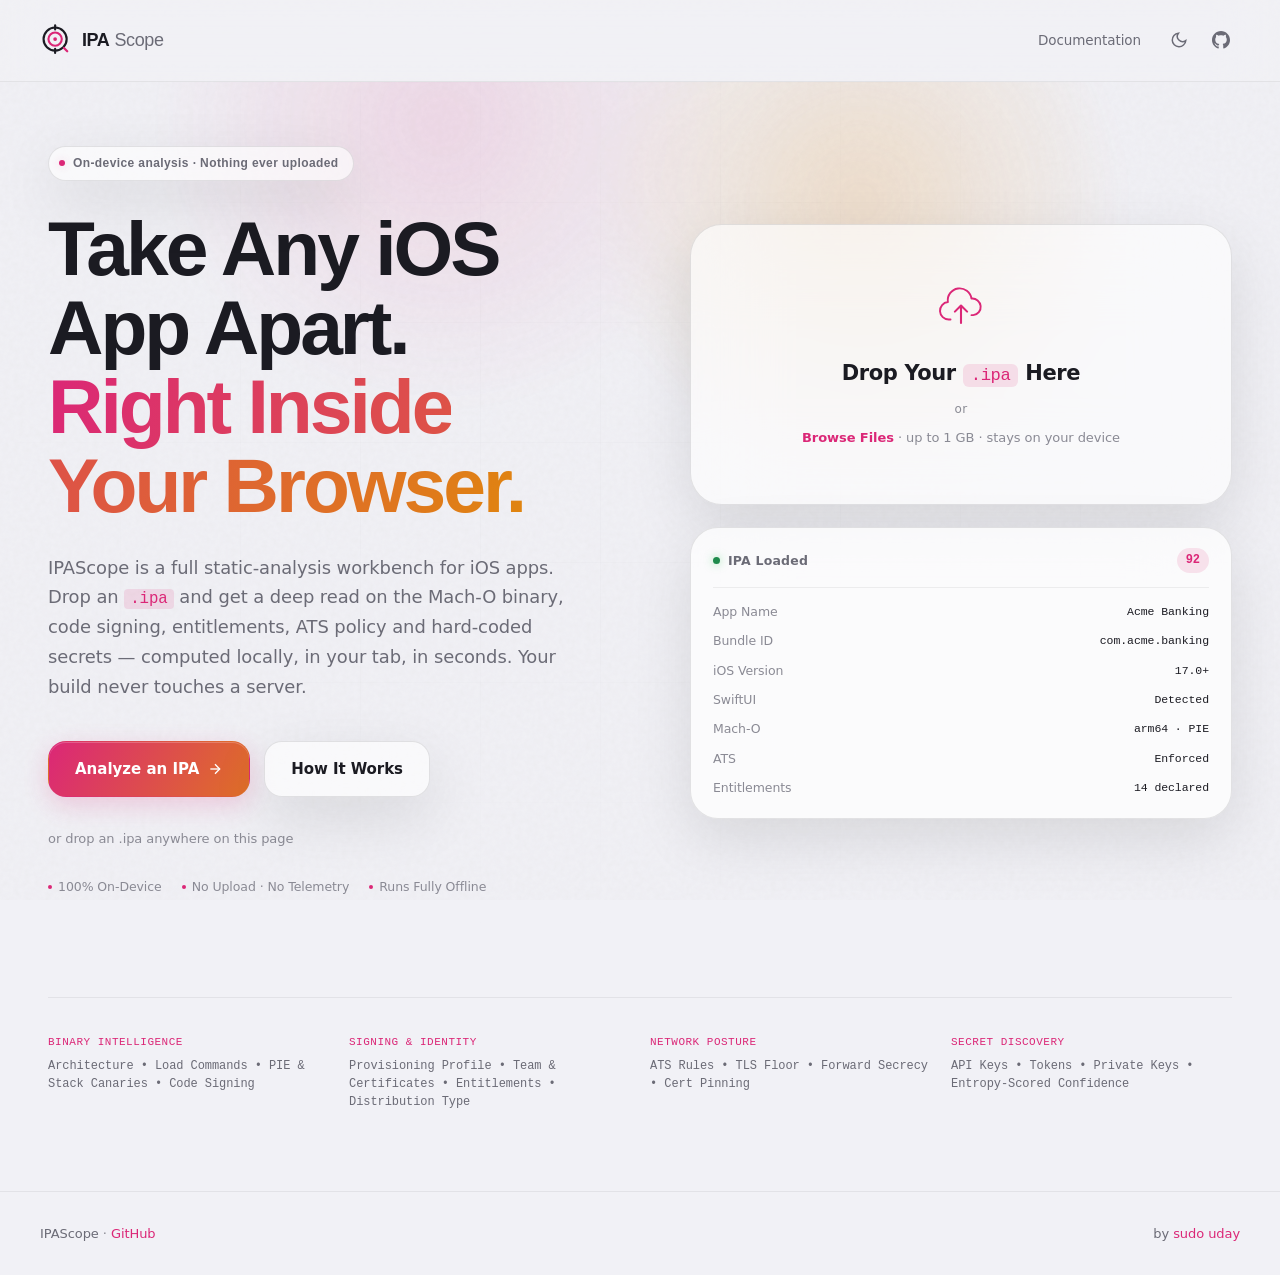
==== index.html @ a5bbff0a "Initial commit: IPAScope v0.4.0 Co-Authored-By: Claude Opus 4.8 <noreply@anthropic.com>" ====
<!DOCTYPE html>
<html lang="en" data-theme="dark">
<head>
    <meta charset="UTF-8">
    <meta name="viewport" content="width=device-width, initial-scale=1.0, viewport-fit=cover">
    <meta name="color-scheme" content="dark light">
    <title>IPAScope - iOS Static Security Analysis</title>
    <meta name="description" content="iOS IPA static security scanner in your browser. Real Mach-O parsing, embedded provisioning &amp; entitlements, deep ATS analysis, entropy-aware secret detection, SARIF / JSON / CSV / PDF export. 100% client-side.">
    <meta name="author" content="Uday Shelke">
    <meta name="generator" content="IPAScope 0.4.0">
    <meta name="theme-color" content="#F1F1F6" media="(prefers-color-scheme: light)">
    <meta name="theme-color" content="#0A0A0F" media="(prefers-color-scheme: dark)">
    <meta name="application-name" content="IPAScope">
    <meta http-equiv="X-Content-Type-Options" content="nosniff">
    <meta http-equiv="X-UA-Compatible" content="IE=edge">
    <meta http-equiv="Content-Security-Policy" content="default-src 'self'; img-src 'self' data: blob:; style-src 'self' 'unsafe-inline' https://fonts.googleapis.com; font-src 'self' https://fonts.gstatic.com data:; script-src 'self' 'unsafe-inline' blob:; worker-src 'self' blob:; connect-src 'self'; frame-ancestors 'none'; base-uri 'self'; form-action 'self'">
    <meta name="referrer" content="strict-origin-when-cross-origin">
    <meta name="robots" content="index, follow, max-image-preview:large">

    <meta property="og:title" content="IPAScope - iOS Static Security Analysis">
    <meta property="og:description" content="iOS IPA static security scanner in your browser. Real Mach-O parsing, entitlements, ATS, entropy-aware secret detection. 100% client-side.">
    <meta property="og:type" content="website">
    <meta property="og:url" content="https://ipascope.com/">
    <meta property="og:image" content="https://ipascope.com/icons/icon-512.svg">
    <meta property="og:image:type" content="image/svg+xml">
    <meta property="og:image:width" content="512">
    <meta property="og:image:height" content="512">
    <meta property="og:site_name" content="IPAScope">
    <meta property="og:locale" content="en_US">

    <meta name="twitter:card" content="summary_large_image">
    <meta name="twitter:title" content="IPAScope - iOS Static Security Analysis">
    <meta name="twitter:description" content="iOS IPA static security scanner in your browser. Mach-O + entitlements + ATS + entropy-aware secrets. 100% client-side.">
    <meta name="twitter:image" content="https://ipascope.com/icons/icon-512.svg">

    <link rel="canonical" href="https://ipascope.com/">
    <link rel="icon" type="image/svg+xml" href="icons/icon-192.svg">
    <link rel="preconnect" href="https://fonts.googleapis.com">
    <link rel="preconnect" href="https://fonts.gstatic.com" crossorigin>
    <link rel="preload" as="style" href="https://fonts.googleapis.com/css2?family=Inter:wght@400;500;600;700&family=JetBrains+Mono:wght@400;500&display=swap">
    <link rel="stylesheet" href="https://fonts.googleapis.com/css2?family=Inter:wght@400;500;600;700&family=JetBrains+Mono:wght@400;500&display=swap">
    <style>
:root,
[data-theme="dark"] {
    --bg-primary: #0A0A0F;
    --bg-secondary: #101017;
    --bg-tertiary: #17171F;
    --bg-card: rgba(255, 255, 255, 0.055);
    --bg-elevated: rgba(255, 255, 255, 0.085);
    --glass-blur: 44px;
    --border-subtle: rgba(255, 255, 255, 0.07);
    --border-default: rgba(255, 255, 255, 0.10);
    --border-hover: rgba(255, 255, 255, 0.20);
    --text-primary: #F5F5F7;
    --text-secondary: #A2A2AE;
    --text-muted: #6E6E78;
    --accent-primary: #FF4D8D;
    --accent-secondary: #FFB020;
    --accent-glow: rgba(255, 77, 141, 0.32);
    --accent-subtle: rgba(255, 77, 141, 0.16);
    --cyan: #22D3EE;
    --green: #30D158;
    --red: #FF453A;
    --orange: #FF9F0A;
    --code-bg: #0C0C12;
    --focus: #FF4D8D;
    --shadow-card: 0 25px 70px rgba(0,0,0,.22);
    --shadow-elev: 0 30px 90px rgba(0,0,0,.32);
    --radius-sm: 12px;
    --radius-md: 18px;
    --radius-lg: 28px;
    --radius-xl: 32px;
}

[data-theme="light"] {
    --bg-primary: #F1F1F6;
    --bg-secondary: #E6E6EC;
    --bg-tertiary: #FFFFFF;
    --bg-card: rgba(255, 255, 255, 0.62);
    --bg-elevated: rgba(255, 255, 255, 0.74);
    --glass-blur: 44px;
    --border-subtle: rgba(9, 9, 11, 0.06);
    --border-default: rgba(9, 9, 11, 0.10);
    --border-hover: rgba(9, 9, 11, 0.20);
    --text-primary: #1B1B22;
    --text-secondary: #6B6B76;
    --text-muted: #8A8A94;
    --accent-primary: #DB2777;
    --accent-secondary: #E0850F;
    --accent-glow: rgba(219, 39, 119, 0.20);
    --accent-subtle: rgba(219, 39, 119, 0.12);
    --cyan: #0E9AB8;
    --green: #1F8B4C;
    --red: #D70015;
    --orange: #C25A00;
    --code-bg: #EAEAEF;
    --focus: #DB2777;
    --shadow-card: 0 20px 60px rgba(0,0,0,.10);
    --shadow-elev: 0 30px 80px rgba(0,0,0,.16);
    --radius-sm: 12px;
    --radius-md: 18px;
    --radius-lg: 28px;
    --radius-xl: 32px;
}

* { margin: 0; padding: 0; box-sizing: border-box; }
html { font-size: 15px; scroll-behavior: smooth; }
@media (prefers-reduced-motion: reduce) {
    *, *::before, *::after { animation: none !important; transition: none !important; }
    html { scroll-behavior: auto; }
}
body {
    font-family: -apple-system, BlinkMacSystemFont, 'SF Pro Display', 'SF Pro Text', 'Inter', ui-sans-serif, system-ui, sans-serif;
    background: var(--bg-primary);
    color: var(--text-primary);
    min-height: 100vh;
    line-height: 1.55;
    -webkit-font-smoothing: antialiased;
    -moz-osx-font-smoothing: grayscale;
    overflow-x: hidden;
    letter-spacing: -0.005em;
    position: relative;
}
body::before {
    content: '';
    position: fixed; inset: 0;
    pointer-events: none; z-index: 1;
    background-image: url("data:image/svg+xml,%3Csvg xmlns='http://www.w3.org/2000/svg' viewBox='0 0 200 200'%3E%3Cfilter id='n'%3E%3CfeTurbulence type='fractalNoise' baseFrequency='0.85' numOctaves='2' stitchTiles='stitch'/%3E%3CfeColorMatrix values='0 0 0 0 0.18 0 0 0 0 0.13 0 0 0 0 0.07 0 0 0 0.55 0'/%3E%3C/filter%3E%3Crect width='200' height='200' filter='url(%23n)'/%3E%3C/svg%3E");
    opacity: 0.06;
    mix-blend-mode: multiply;
}
[data-theme="dark"] body::before { mix-blend-mode: screen; opacity: 0.04; }
.site-header, .hero, main, footer, .toast-container { position: relative; z-index: 2; }
.mono { font-family: 'JetBrains Mono', ui-monospace, SFMono-Regular, Consolas, monospace; }
.sr-only { position: absolute; width: 1px; height: 1px; padding: 0; margin: -1px; overflow: hidden; clip: rect(0,0,0,0); white-space: nowrap; border: 0; }
.skip-link { position: absolute; left: -9999px; top: 8px; padding: 8px 12px; background: var(--accent-primary); color: white; border-radius: 6px; z-index: 1000; }
.skip-link:focus { left: 12px; }

:focus-visible {
    outline: 2px solid var(--focus);
    outline-offset: 2px;
    border-radius: 4px;
}

button { font: inherit; color: inherit; }
a { color: inherit; }

.site-header {
    position: sticky; top: 0; z-index: 100;
    padding: 20px 40px;
    background: rgba(9,9,11,.55);
    backdrop-filter: blur(28px) saturate(180%);
    -webkit-backdrop-filter: blur(28px) saturate(180%);
    border-bottom: 1px solid var(--border-subtle);
}
[data-theme="light"] .site-header { background: rgba(242,242,244,.55); }
.site-header-inner { max-width: 1400px; margin: 0 auto; display: flex; align-items: center; justify-content: space-between; gap: 12px; }
.logo { display: inline-flex; align-items: center; gap: 10px; text-decoration: none; color: var(--text-primary); }
.logo-icon { width: 32px; height: 32px; flex-shrink: 0; color: var(--text-primary); transition: transform 0.2s ease; }
.logo:hover .logo-icon { transform: scale(1.06); }
.logo-text { display: inline-flex; align-items: baseline; gap: 0; font-family: 'Inter', sans-serif; font-size: 18px; font-weight: 600; letter-spacing: -0.4px; line-height: 1; }
.logo-prefix { color: var(--text-primary); }
.logo-suffix { color: var(--text-secondary); font-weight: 500; margin-left: 5px; }

.nav-links { display: flex; align-items: center; gap: 4px; }
.nav-link {
    display: inline-flex; align-items: center; gap: 6px;
    padding: 9px 14px; font-size: 13.5px; font-weight: 500;
    color: var(--text-secondary); background: transparent; border: 1px solid transparent;
    border-radius: 10px; cursor: pointer; text-decoration: none;
    transition: all 0.15s ease;
}
.nav-link:hover { color: var(--text-primary); background: var(--accent-subtle); }
.nav-link.icon { padding: 9px; }
.theme-light, .theme-dark { display: none; }
[data-theme="light"] .theme-dark  { display: block; }
[data-theme="dark"]  .theme-light { display: block; }

.btn {
    display: inline-flex; align-items: center; gap: 8px;
    padding: 10px 18px; font-size: 13.5px; font-weight: 600;
    border-radius: var(--radius-md); cursor: pointer; text-decoration: none;
    border: 1px solid transparent; transition: all 0.15s ease;
    background: transparent; color: var(--text-primary);
    line-height: 1.2;
}
.btn-primary {
    background: linear-gradient(120deg, var(--accent-primary) 0%, var(--accent-secondary) 130%);
    color: #FFFFFF;
    box-shadow: 0 8px 26px var(--accent-glow), inset 0 1px 0 rgba(255,255,255,.22);
}
.btn-primary:hover { transform: translateY(-2px); box-shadow: 0 16px 44px var(--accent-glow), inset 0 1px 0 rgba(255,255,255,.28); }
.btn-ghost {
    background: var(--bg-card);
    backdrop-filter: blur(var(--glass-blur));
    -webkit-backdrop-filter: blur(var(--glass-blur));
    border-color: var(--border-default);
    box-shadow: var(--shadow-card);
}
.btn-ghost:hover { border-color: var(--border-hover); transform: translateY(-2px); }
.btn-ghost.danger { color: var(--red); }
.btn-ghost.danger:hover { background: rgba(196, 69, 69, 0.10); border-color: rgba(196, 69, 69, 0.4); }

.hero {
    position: relative; z-index: 2;
    min-height: 100vh;
    display: flex; flex-direction: column;
    align-items: center; justify-content: center;
    padding: 64px 48px 80px;
    overflow: hidden;
}
.mesh-bg { position: absolute; inset: 0; overflow: hidden; pointer-events: none; }
.mesh-grid {
    position: absolute; inset: 0;
    background-image:
        linear-gradient(rgba(255,255,255,0.025) 1px, transparent 1px),
        linear-gradient(90deg, rgba(255,255,255,0.025) 1px, transparent 1px);
    background-size: 120px 120px;
    opacity: 0.4;
    mask-image: radial-gradient(ellipse 80% 70% at 50% 30%, black 30%, transparent 75%);
    -webkit-mask-image: radial-gradient(ellipse 80% 70% at 50% 30%, black 30%, transparent 75%);
}
[data-theme="light"] .mesh-grid {
    background-image:
        linear-gradient(rgba(9,9,11,0.03) 1px, transparent 1px),
        linear-gradient(90deg, rgba(9,9,11,0.03) 1px, transparent 1px);
}
.hero-glow {
    position: absolute;
    width: 1100px; height: 1000px;
    top: -340px; left: 50%;
    transform: translateX(-50%);
    border-radius: 50%;
    background:
        radial-gradient(38% 42% at 32% 38%, var(--accent-glow) 0%, transparent 70%),
        radial-gradient(34% 38% at 70% 46%, color-mix(in srgb, var(--accent-secondary) 30%, transparent) 0%, transparent 72%);
    opacity: 0.6;
    filter: blur(14px);
    pointer-events: none;
}

.hero-inner {
    position: relative;
    max-width: 1400px; width: 100%;
    display: grid; grid-template-columns: minmax(0, 1fr) minmax(0, 1fr);
    gap: 100px;
    align-items: center;
}
.hero-text { text-align: left; }
.hero-visual { position: relative; }

.hero-text > * { animation: fadeUp 0.6s cubic-bezier(0.22, 1, 0.36, 1) backwards; }
.hero-text > *:nth-child(1) { animation-delay: 0.05s; }
.hero-text > *:nth-child(2) { animation-delay: 0.12s; }
.hero-text > *:nth-child(3) { animation-delay: 0.18s; }
.hero-text > *:nth-child(4) { animation-delay: 0.24s; }
.hero-text > *:nth-child(5) { animation-delay: 0.30s; }
.hero-visual { animation: fadeUp 0.8s cubic-bezier(0.22, 1, 0.36, 1) 0.20s backwards; }
.hero-feats-row { animation: fadeUp 0.6s cubic-bezier(0.22, 1, 0.36, 1) 0.45s backwards; }
@keyframes fadeUp {
    from { opacity: 0; transform: translateY(16px); }
    to   { opacity: 1; transform: translateY(0); }
}
@media (prefers-reduced-motion: reduce) {
    .hero-text > *, .hero-visual, .hero-feats-row { animation: none; }
}

.hero-tag {
    display: inline-flex; align-items: center; gap: 8px;
    font-family: 'Inter', sans-serif;
    font-size: 12px; font-weight: 600;
    letter-spacing: 0.4px;
    color: var(--text-secondary);
    padding: 7px 14px 7px 10px;
    background: var(--bg-card);
    backdrop-filter: blur(var(--glass-blur));
    -webkit-backdrop-filter: blur(var(--glass-blur));
    border: 1px solid var(--border-default);
    border-radius: 100px;
    margin-bottom: 28px;
    box-shadow: var(--shadow-card);
}
.hero-tag-dot {
    width: 6px; height: 6px;
    border-radius: 50%;
    background: var(--accent-primary);
    box-shadow: 0 0 8px var(--accent-glow);
    animation: tagPulse 2.4s ease-in-out infinite;
}
@keyframes tagPulse { 0%,100% { opacity: 1; } 50% { opacity: 0.45; } }

.hero-title {
    font-family: 'Inter', sans-serif;
    font-size: clamp(48px, 6vw, 80px);
    font-weight: 600;
    letter-spacing: -3px;
    line-height: 1.03;
    margin-bottom: 28px;
    color: var(--text-primary);
}
.hero-title-accent {
    background: linear-gradient(105deg, var(--accent-primary) 0%, var(--accent-secondary) 100%);
    -webkit-background-clip: text;
    background-clip: text;
    -webkit-text-fill-color: transparent;
    color: var(--accent-primary);
    animation: none;
}
.hero-subtitle {
    font-size: clamp(16px, 1.4vw, 18px);
    color: var(--text-secondary);
    max-width: 520px;
    margin: 0 0 40px;
    line-height: 1.65;
}
.hero-subtitle code {
    font-family: 'JetBrains Mono', monospace;
    font-size: 0.88em;
    padding: 1px 6px;
    background: var(--accent-subtle);
    color: var(--accent-primary);
    border-radius: 4px;
}
.hero-cta { display: flex; align-items: center; gap: 14px; margin-bottom: 32px; flex-wrap: wrap; }
.btn-lg { padding: 18px 26px; font-size: 15px; font-weight: 600; }
.hero-cta-hint { display: block; font-size: 13px; color: var(--text-muted); margin-bottom: 28px; }

.hero-checks { display: flex; gap: 20px; flex-wrap: wrap; }
.hero-check { display: inline-flex; align-items: center; gap: 6px; font-size: 12.5px; color: var(--text-muted); }
.hero-check-dot { width: 4px; height: 4px; border-radius: 50%; background: var(--accent-primary); }

.hero-feats-row {
    position: relative; z-index: 2;
    max-width: 1400px; width: 100%;
    margin: 100px auto 0;
    display: grid;
    grid-template-columns: repeat(4, 1fr);
    gap: 20px;
    border-top: 1px solid var(--border-subtle);
    padding-top: 36px;
}
.hero-feat { display: flex; flex-direction: column; gap: 6px; }
.hero-feat-key {
    font-family: 'JetBrains Mono', monospace;
    font-size: 11px; font-weight: 500;
    letter-spacing: 0.5px;
    color: var(--accent-primary);
    text-transform: uppercase;
}
.hero-feat-val {
    font-family: 'JetBrains Mono', monospace;
    font-size: 12px;
    color: var(--text-secondary);
    line-height: 1.5;
}

@property --rotation-angle {
    syntax: '<angle>';
    inherits: false;
    initial-value: 0deg;
}
.dropzone {
    position: relative;
    background: var(--bg-card);
    backdrop-filter: blur(var(--glass-blur));
    -webkit-backdrop-filter: blur(var(--glass-blur));
    border: 1px solid var(--border-default);
    border-radius: var(--radius-xl);
    cursor: pointer; overflow: hidden;
    transition: transform 0.25s cubic-bezier(0.22, 1, 0.36, 1), border-color 0.25s ease, box-shadow 0.25s ease;
    box-shadow: var(--shadow-card);
}
.dropzone:hover, .dropzone:focus-visible { transform: translateY(-3px); border-color: var(--border-hover); box-shadow: var(--shadow-elev); }
.dropzone.drag-over { transform: scale(1.008); border-color: var(--accent-primary); box-shadow: 0 0 0 1px var(--accent-primary), var(--shadow-elev); }
.dropzone-body {
    padding: 56px 40px;
    text-align: center;
}
.dropzone-icon {
    width: 56px; height: 56px; margin: 0 auto 20px;
    color: var(--accent-primary);
}
.dropzone-title { font-size: 21px; font-weight: 600; margin-bottom: 8px; letter-spacing: -0.4px; color: var(--text-primary); }
.dropzone-title code {
    font-family: 'JetBrains Mono', monospace;
    font-size: 0.82em;
    padding: 2px 8px;
    background: var(--accent-subtle);
    color: var(--accent-primary);
    border-radius: 6px;
    font-weight: 500;
}
.dropzone-or { color: var(--text-muted); font-size: 12px; margin: 10px 0; letter-spacing: 0.3px; }
.dropzone-browse { color: var(--accent-primary); font-weight: 600; }
.dropzone-desc { color: var(--text-muted); font-size: 13px; margin-top: 4px; }

/* Floating "IPA Loaded" glass summary panel (right side of hero) */
.ipa-summary {
    margin-top: 22px;
    background: var(--bg-elevated);
    backdrop-filter: blur(var(--glass-blur));
    -webkit-backdrop-filter: blur(var(--glass-blur));
    border: 1px solid var(--border-default);
    border-radius: var(--radius-lg);
    padding: 20px 22px;
    box-shadow: var(--shadow-card);
    position: relative;
    pointer-events: none;
}
.ipa-summary-head {
    display: flex; align-items: center; gap: 8px;
    margin-bottom: 14px;
    padding-bottom: 14px;
    border-bottom: 1px solid var(--border-subtle);
}
.ipa-summary-dot {
    width: 7px; height: 7px; border-radius: 50%;
    background: var(--green);
    box-shadow: 0 0 8px rgba(48, 209, 88, 0.5);
}
.ipa-summary-label { flex: 1; font-size: 12.5px; font-weight: 600; color: var(--text-secondary); letter-spacing: 0.2px; }
.ipa-summary-score {
    font-family: 'JetBrains Mono', monospace;
    font-size: 12px; font-weight: 700;
    padding: 3px 9px;
    background: var(--accent-subtle);
    color: var(--accent-primary);
    border-radius: 100px;
}
.ipa-summary-rows { display: flex; flex-direction: column; gap: 10px; }
.ipa-summary-row {
    display: flex; align-items: center; justify-content: space-between; gap: 12px;
    font-size: 12.5px;
}
.ipa-summary-row span { color: var(--text-muted); }
.ipa-summary-row strong {
    font-family: 'JetBrains Mono', monospace;
    font-size: 11.5px; font-weight: 500;
    color: var(--text-primary);
    text-align: right;
}

@media (max-width: 980px) {
    .hero-inner { grid-template-columns: 1fr; gap: 40px; text-align: left; }
    .hero-text { max-width: 600px; }
    .hero-feats-row { grid-template-columns: repeat(2, 1fr); gap: 20px 16px; }
}
@media (max-width: 540px) {
    .hero { padding: 100px 16px 48px; }
    .hero-feats-row { grid-template-columns: 1fr; }
}
.file-input { display: none; }

.site-footer { padding: 32px 16px; border-top: 1px solid var(--border-subtle); background: transparent; position: relative; z-index: 2; }
.site-footer-inner { max-width: 1200px; margin: 0 auto; display: flex; align-items: center; justify-content: space-between; gap: 16px; font-size: 13px; color: var(--text-secondary); flex-wrap: wrap; }
.footer-divider { color: var(--text-muted); }
.site-footer a { color: var(--accent-primary); text-decoration: none; }
.site-footer a:hover { text-decoration: underline; }

.app-container { display: none; position: relative; z-index: 2; max-width: 1280px; margin: 0 auto; padding: 24px 16px 64px; }
.app-container.active { display: block; }
.app-header { display: flex; align-items: center; justify-content: space-between; gap: 16px; margin-bottom: 20px; padding-bottom: 20px; border-bottom: 1px solid var(--border-subtle); flex-wrap: wrap; }
.app-title { display: flex; align-items: center; gap: 14px; }
.app-icon { width: 56px; height: 56px; background: var(--accent-primary); border-radius: var(--radius-md); display: flex; align-items: center; justify-content: center; overflow: hidden; flex-shrink: 0; }
.app-icon img { width: 100%; height: 100%; object-fit: cover; }
.app-info h2 { font-size: 20px; font-weight: 700; margin-bottom: 2px; }
.app-info p { font-size: 12px; color: var(--text-muted); }
.app-actions { display: flex; gap: 8px; flex-wrap: wrap; align-items: center; }
.export-menu { position: relative; }
.export-dropdown {
    position: absolute; top: calc(100% + 8px); right: 0;
    min-width: 220px; padding: 6px;
    background: var(--bg-elevated); backdrop-filter: blur(var(--glass-blur)); -webkit-backdrop-filter: blur(var(--glass-blur));
    border: 1px solid var(--border-default);
    border-radius: var(--radius-lg); box-shadow: var(--shadow-elev);
    z-index: 50;
}
.export-dropdown[hidden] { display: none; }
.export-item {
    display: flex; flex-direction: column; gap: 2px;
    width: 100%; padding: 10px 12px;
    text-align: left; background: transparent;
    border: none; font: inherit; color: var(--text-primary);
    cursor: pointer; border-radius: var(--radius-sm);
}
.export-item:hover { background: var(--accent-subtle); }
.export-item-name { font-size: 13.5px; font-weight: 600; }
.export-item-desc { font-size: 11.5px; color: var(--text-muted); }

/* Binary viewer */
.binary-viewer { display: flex; flex-direction: column; height: 100%; min-height: 0; }
.binary-toolbar { display: flex; align-items: center; gap: 12px; padding: 10px 12px; border-bottom: 1px solid var(--border-subtle); background: var(--bg-secondary); flex-wrap: wrap; }
.binary-info { display: flex; gap: 6px; flex-wrap: wrap; }
.binary-mode-tabs { display: flex; gap: 4px; margin-left: auto; }
.view-tab { padding: 5px 14px; font-size: 12px; font-weight: 600; background: var(--bg-card); border: 1px solid var(--border-default); border-radius: 6px; color: var(--text-muted); cursor: pointer; }
.view-tab:hover { color: var(--text-primary); border-color: var(--border-hover); }
.view-tab.active { color: var(--cyan); background: var(--accent-subtle); border-color: var(--cyan); }
.hex-controls, .hex-search-bar, .strings-controls, .strings-nav { display: flex; gap: 8px; align-items: center; padding: 8px 12px; border-bottom: 1px solid var(--border-subtle); background: var(--bg-tertiary); flex-wrap: wrap; }
.hex-nav, .strings-nav-btn, .hex-search-btn, .hex-search-prev, .hex-search-next { padding: 5px 10px; background: var(--bg-card); border: 1px solid var(--border-default); border-radius: 5px; color: var(--text-secondary); font-size: 11px; cursor: pointer; font-family: inherit; }
.hex-nav:hover:not(:disabled), .strings-nav-btn:hover:not(:disabled), .hex-search-btn:hover, .hex-search-prev:hover:not(:disabled), .hex-search-next:hover:not(:disabled) { color: var(--cyan); border-color: var(--cyan); background: var(--accent-subtle); }
.hex-nav:disabled, .strings-nav-btn:disabled, .hex-search-prev:disabled, .hex-search-next:disabled { opacity: 0.35; cursor: not-allowed; }
.hex-page-info, .strings-page-info { padding: 4px 8px; background: var(--bg-card); border-radius: 4px; font-size: 11px; color: var(--text-muted); font-family: 'JetBrains Mono', monospace; }
.hex-goto, .hex-search, .strings-filter, .strings-minlen-input { padding: 5px 10px; background: var(--bg-card); border: 1px solid var(--border-default); border-radius: 5px; color: var(--text-primary); font-size: 11px; font-family: 'JetBrains Mono', monospace; }
.hex-goto { width: 180px; }
.hex-search { flex: 1; min-width: 200px; max-width: 320px; }
.strings-filter { flex: 1; min-width: 180px; max-width: 360px; }
.strings-minlen { display: flex; align-items: center; gap: 4px; font-size: 11px; color: var(--text-muted); }
.strings-minlen-input { width: 56px; }
.strings-count { font-size: 11px; color: var(--text-muted); margin-left: auto; }
.hex-search-info { font-size: 11px; color: var(--cyan); background: var(--accent-subtle); padding: 3px 8px; border-radius: 4px; }
.hex-search-info.muted { color: var(--text-muted); background: transparent; }
.binary-body { flex: 1; overflow: auto; background: var(--code-bg); }
.hex-table-header { display: grid; grid-template-columns: 90px 1fr 180px; padding: 8px 12px; background: var(--bg-secondary); border-bottom: 1px solid var(--border-default); font-size: 10px; font-weight: 700; color: var(--text-muted); text-transform: uppercase; letter-spacing: 0.5px; position: sticky; top: 0; }
.hex-dump { padding: 4px 0; }
.hex-line { display: grid; grid-template-columns: 90px 1fr 180px; gap: 10px; padding: 0 12px; font-size: 11px; height: 20px; line-height: 20px; }
.hex-line:hover { background: var(--accent-subtle); }
.hex-line.match { background: rgba(251, 146, 60, 0.08); }
.hex-line.match:hover { background: rgba(251, 146, 60, 0.16); }
.hex-offset { color: var(--accent-primary); }
.hex-bytes { color: var(--text-secondary); white-space: pre; overflow: hidden; }
.hex-ascii { color: var(--cyan); white-space: pre; border-left: 1px solid var(--border-subtle); padding-left: 10px; }
.hex-hit { background: rgba(251, 146, 60, 0.4); color: var(--orange) !important; border-radius: 2px; font-weight: 600; }
.strings-list { padding: 4px 0; }
.string-entry { display: grid; grid-template-columns: 40px 90px 1fr; gap: 10px; padding: 4px 12px; align-items: center; cursor: pointer; background: transparent; border: none; width: 100%; text-align: left; font-family: inherit; font-size: 11px; }
.string-entry:hover { background: var(--accent-subtle); }
.string-entry:nth-child(even) { background: rgba(255,255,255,0.02); }
[data-theme="light"] .string-entry:nth-child(even) { background: rgba(0,0,0,0.02); }
.string-entry:nth-child(even):hover, .string-entry:hover { background: var(--accent-subtle); }
.string-index { color: var(--text-muted); text-align: right; }
.string-offset { color: var(--accent-primary); }
.string-value { color: var(--text-primary); overflow: hidden; text-overflow: ellipsis; white-space: nowrap; }
.image-info { display: flex; gap: 6px; justify-content: center; margin-bottom: 12px; }

.tabs { display: flex; gap: 4px; margin-bottom: 20px; padding: 5px; background: var(--bg-card); backdrop-filter: blur(var(--glass-blur)); -webkit-backdrop-filter: blur(var(--glass-blur)); border-radius: var(--radius-lg); overflow-x: auto; scrollbar-width: thin; border: 1px solid var(--border-subtle); }
.tabs::-webkit-scrollbar { height: 4px; }
.tab {
    display: inline-flex; align-items: center; gap: 7px;
    padding: 10px 16px; font-size: 13.5px; font-weight: 500;
    color: var(--text-secondary); background: transparent;
    border: none; border-radius: var(--radius-sm); cursor: pointer;
    white-space: nowrap; transition: all 0.15s ease;
}
.tab:hover { color: var(--text-primary); background: var(--bg-elevated); }
.tab.active { color: var(--text-primary); background: var(--bg-elevated); box-shadow: var(--shadow-card); font-weight: 600; }
.tab-badge { padding: 1px 7px; background: var(--red); color: white; font-size: 10px; font-weight: 700; border-radius: 100px; }
.tab-badge.zero { background: var(--green); }
.panel { display: none; }
.panel.active { display: block; }

.stats-grid { display: grid; grid-template-columns: repeat(auto-fit, minmax(180px, 1fr)); gap: 14px; margin-bottom: 20px; }
.stat-card { background: var(--bg-card); backdrop-filter: blur(var(--glass-blur)); -webkit-backdrop-filter: blur(var(--glass-blur)); border: 1px solid var(--border-default); border-radius: var(--radius-lg); padding: 22px; box-shadow: var(--shadow-card); }
.stat-card-header { display: flex; align-items: center; justify-content: space-between; margin-bottom: 12px; }
.stat-card-label { font-size: 11px; color: var(--text-muted); text-transform: uppercase; letter-spacing: 0.8px; font-weight: 600; }
.stat-card-value { font-size: 30px; font-weight: 700; margin-bottom: 4px; letter-spacing: -1px; color: var(--text-primary); }
.stat-card-desc { font-size: 12.5px; color: var(--text-muted); }

.score-card { display: flex; flex-direction: column; align-items: center; }
.score-ring {
    --score: 0;
    width: 110px; height: 110px;
    border-radius: 50%;
    background: conic-gradient(var(--score-color, var(--accent-primary)) calc(var(--score) * 1%), var(--bg-elevated) 0);
    display: flex; flex-direction: column; align-items: center; justify-content: center;
    position: relative;
    margin-top: 6px;
}
.score-ring::before { content: ''; position: absolute; inset: 8px; background: var(--bg-card); border-radius: 50%; }
.score-value { position: relative; font-size: 30px; font-weight: 800; line-height: 1; }
.score-max { position: relative; font-size: 11px; color: var(--text-muted); }
.score-card.good  .score-ring { --score-color: var(--green); }
.score-card.ok    .score-ring { --score-color: var(--cyan); }
.score-card.meh   .score-ring { --score-color: var(--orange); }
.score-card.bad   .score-ring { --score-color: var(--red); }
.score-label { margin-top: 8px; font-size: 12px; font-weight: 600; text-transform: uppercase; letter-spacing: 0.6px; }
.score-card.good .score-label { color: var(--green); }
.score-card.ok   .score-label { color: var(--cyan); }
.score-card.meh  .score-label { color: var(--orange); }
.score-card.bad  .score-label { color: var(--red); }

.findings-vertical { display: flex; flex-direction: column; gap: 6px; margin-top: 4px; }
.finding-row {
    display: flex; align-items: center; gap: 10px;
    padding: 8px 12px; border-radius: 8px;
    background: var(--bg-secondary); border: 1px solid transparent;
    width: 100%; text-align: left; cursor: pointer;
    font: inherit; color: inherit;
}
.finding-row:hover { border-color: var(--border-hover); }
.finding-row .count { font-size: 18px; font-weight: 700; min-width: 28px; }
.finding-row .label { font-size: 12px; color: var(--text-secondary); }
.finding-row.high { background: rgba(251, 113, 133, 0.10); }
.finding-row.high .count { color: var(--red); }
.finding-row.warning { background: rgba(251, 146, 60, 0.10); }
.finding-row.warning .count { color: var(--orange); }
.finding-row.info { background: rgba(34, 211, 238, 0.10); }
.finding-row.info .count { color: var(--cyan); }
.finding-row.secure { background: rgba(52, 211, 153, 0.10); }
.finding-row.secure .count { color: var(--green); }

.results-section { background: var(--bg-card); backdrop-filter: blur(var(--glass-blur)); -webkit-backdrop-filter: blur(var(--glass-blur)); border: 1px solid var(--border-default); border-radius: var(--radius-lg); overflow: hidden; margin-bottom: 16px; box-shadow: var(--shadow-card); }
.results-header { padding: 16px 20px; background: var(--bg-card); border-bottom: 1px solid var(--border-subtle); display: flex; align-items: center; gap: 10px; font-size: 14px; font-weight: 600; }
.results-header svg { color: var(--accent-primary); }
.results-header-sub { margin-left: auto; font-size: 12px; color: var(--text-muted); font-weight: 500; }
.results-body { padding: 20px; }

.info-grid { display: grid; grid-template-columns: repeat(auto-fit, minmax(220px, 1fr)); gap: 10px; }
.info-item { background: var(--bg-tertiary); padding: 12px 14px; border-radius: 8px; }
.info-item.full { grid-column: 1 / -1; }
.info-item label { font-size: 10px; color: var(--text-muted); text-transform: uppercase; letter-spacing: 0.5px; display: block; margin-bottom: 4px; }
.info-item .value { font-size: 13px; font-family: 'JetBrains Mono', monospace; word-break: break-all; color: var(--text-primary); }
.info-item .value.hash { font-size: 11px; line-height: 1.5; }
.info-item .value.good { color: var(--green); }
.info-item .value.warn { color: var(--orange); }
.info-item .value.bad  { color: var(--red); }

.permissions-grid { display: grid; grid-template-columns: repeat(auto-fill, minmax(280px, 1fr)); gap: 10px; }
.permission-item { background: var(--bg-tertiary); border: 1px solid var(--border-subtle); border-radius: var(--radius-md); padding: 14px; }
.permission-name { font-weight: 600; font-size: 14px; }
.permission-key { margin: 8px 0; }
.permission-key code { font-family: 'JetBrains Mono', monospace; font-size: 11px; color: var(--cyan); background: var(--bg-card); padding: 3px 8px; border-radius: 4px; }
.permission-reason { font-size: 12px; background: var(--bg-card); padding: 8px 10px; border-radius: 6px; border-left: 3px solid var(--orange); }
.reason-label { display: block; font-size: 10px; color: var(--text-muted); text-transform: uppercase; letter-spacing: 0.5px; margin-bottom: 4px; }
.reason-text { color: var(--text-secondary); font-style: italic; }

.scheme-tag { display: inline-block; margin: 3px; padding: 5px 10px; background: var(--bg-elevated); border: 1px solid var(--border-subtle); border-radius: 6px; font-size: 12px; font-family: 'JetBrains Mono', monospace; color: var(--cyan); }
.tracker-group { margin-bottom: 12px; }
.tracker-cat { font-size: 10px; text-transform: uppercase; letter-spacing: 0.5px; color: var(--text-muted); margin-bottom: 6px; }
.tracker-row { display: flex; flex-wrap: wrap; gap: 6px; }
.tracker-tag { display: inline-block; padding: 5px 10px; background: rgba(251, 146, 60, 0.12); border: 1px solid rgba(251, 146, 60, 0.25); color: var(--orange); border-radius: 6px; font-size: 12px; font-weight: 500; }

/* Findings */
.findings-toolbar { display: flex; flex-direction: column; gap: 10px; margin-bottom: 12px; }
.filter-bar { display: flex; gap: 6px; flex-wrap: wrap; }
.filter-btn { padding: 7px 14px; font-size: 12px; font-weight: 500; background: var(--bg-elevated); color: var(--text-secondary); border: 1px solid var(--border-default); border-radius: 7px; cursor: pointer; transition: all 0.15s; }
.filter-btn:hover { border-color: var(--border-hover); color: var(--text-primary); }
.filter-btn.active { background: var(--accent-subtle); border-color: var(--accent-primary); color: var(--accent-primary); }
.findings-controls { display: flex; gap: 10px; align-items: center; flex-wrap: wrap; }
.search-wrap { flex: 1; min-width: 180px; }
.search-wrap input { width: 100%; padding: 8px 12px; background: var(--bg-elevated); border: 1px solid var(--border-default); border-radius: 7px; color: var(--text-primary); font-size: 13px; }
.search-wrap input:focus { outline: none; border-color: var(--accent-primary); }
.sort-wrap, .conf-wrap { display: flex; align-items: center; gap: 6px; font-size: 12px; color: var(--text-muted); }
.sort-wrap select { padding: 7px 10px; background: var(--bg-elevated); border: 1px solid var(--border-default); border-radius: 6px; color: var(--text-primary); font: inherit; font-size: 12px; }
.conf-wrap input[type="range"] { width: 110px; }
.conf-wrap span { white-space: nowrap; }
.bulk-actions { display: flex; gap: 6px; margin-left: auto; }
.bulk-btn { padding: 6px 12px; font-size: 12px; background: var(--bg-elevated); color: var(--text-secondary); border: 1px solid var(--border-default); border-radius: 6px; cursor: pointer; font: inherit; font-size: 12px; font-weight: 500; }
.bulk-btn:hover { color: var(--text-primary); border-color: var(--border-hover); }

.finding-card { background: var(--bg-card); backdrop-filter: blur(var(--glass-blur)); -webkit-backdrop-filter: blur(var(--glass-blur)); border: 1px solid var(--border-default); border-radius: var(--radius-lg); margin-bottom: 12px; overflow: hidden; box-shadow: var(--shadow-card); }
.finding-header {
    display: flex; align-items: center; gap: 10px;
    padding: 12px 16px; cursor: pointer;
    background: transparent; border: none; width: 100%; text-align: left;
}
.finding-header:hover { background: rgba(255,255,255,0.02); }
[data-theme="light"] .finding-header:hover { background: rgba(0,0,0,0.02); }
.severity-badge { padding: 3px 10px; border-radius: 100px; font-size: 10px; font-weight: 700; text-transform: uppercase; letter-spacing: 0.5px; flex-shrink: 0; }
.severity-badge.high    { background: rgba(251, 113, 133, 0.15); color: var(--red); }
.severity-badge.warning { background: rgba(251, 146, 60, 0.15); color: var(--orange); }
.severity-badge.info    { background: rgba(34, 211, 238, 0.15); color: var(--cyan); }
.severity-badge.secure  { background: rgba(52, 211, 153, 0.15); color: var(--green); }
.finding-title { flex: 1; font-weight: 600; font-size: 14px; min-width: 0; overflow: hidden; text-overflow: ellipsis; white-space: nowrap; }
.confidence-pill { padding: 2px 8px; border-radius: 100px; font-size: 10px; font-weight: 700; }
.confidence-pill.high    { background: rgba(52, 211, 153, 0.15); color: var(--green); }
.confidence-pill.medium  { background: rgba(34, 211, 238, 0.15); color: var(--cyan); }
.confidence-pill.low     { background: rgba(251, 146, 60, 0.15); color: var(--orange); }
.confidence-pill.noise   { background: rgba(255, 255, 255, 0.08); color: var(--text-muted); }
.instance-count { padding: 3px 8px; background: rgba(255,255,255,0.06); border-radius: 100px; font-size: 11px; color: var(--text-secondary); }
[data-theme="light"] .instance-count { background: rgba(0,0,0,0.06); }
.finding-toggle { color: var(--text-muted); }
.finding-header[aria-expanded="true"] .finding-toggle { transform: rotate(180deg); }
.finding-body { padding: 0 16px 16px; border-top: 1px solid var(--border-subtle); }
.finding-body[hidden] { display: none; }
.finding-description { padding: 12px 0; color: var(--text-secondary); font-size: 13px; line-height: 1.6; }
.finding-meta { display: flex; flex-wrap: wrap; gap: 6px; margin-bottom: 12px; }
.meta-tag { background: var(--accent-subtle); color: var(--accent-primary); padding: 3px 8px; border-radius: 5px; font-size: 11px; font-weight: 600; font-family: 'JetBrains Mono', monospace; text-decoration: none; }
.meta-tag.category { background: rgba(255,255,255,0.05); color: var(--text-secondary); }
.meta-tag.mitre { background: rgba(255, 159, 10, 0.12); color: var(--orange); }
.meta-tag.mitre.mitigates { background: rgba(48, 209, 88, 0.12); color: var(--green); }
.meta-tag.mitre a { color: inherit; text-decoration: underline; text-decoration-color: currentColor; text-underline-offset: 2px; }
.meta-tag.mitre a:hover { opacity: 0.8; }
.instances-header { font-size: 11px; font-weight: 600; color: var(--text-muted); text-transform: uppercase; letter-spacing: 0.5px; margin-bottom: 10px; }
.instances-list { max-height: 400px; overflow-y: auto; }
.instance-item { background: var(--code-bg); border: 1px solid var(--border-subtle); border-radius: 8px; padding: 12px; margin-bottom: 8px; }
.instance-header { display: flex; align-items: center; gap: 8px; margin-bottom: 8px; flex-wrap: wrap; }
.instance-number { background: var(--accent-primary); color: #1D1200; padding: 2px 7px; border-radius: 100px; font-size: 10px; font-weight: 700; }
.instance-file { color: var(--cyan); font-family: 'JetBrains Mono', monospace; font-size: 11px; background: transparent; border: none; cursor: pointer; padding: 2px 6px; border-radius: 4px; text-align: left; }
.instance-file:hover { background: rgba(34, 211, 238, 0.10); text-decoration: underline; }
.instance-offset { color: var(--orange); font-size: 10px; font-family: 'JetBrains Mono', monospace; background: rgba(251, 146, 60, 0.10); padding: 2px 6px; border-radius: 4px; }
.confidence-badge, .entropy-badge { font-size: 10px; padding: 2px 6px; border-radius: 4px; font-family: 'JetBrains Mono', monospace; }
.confidence-badge.high    { background: rgba(52, 211, 153, 0.12); color: var(--green); }
.confidence-badge.medium  { background: rgba(34, 211, 238, 0.12); color: var(--cyan); }
.confidence-badge.low     { background: rgba(251, 146, 60, 0.12); color: var(--orange); }
.confidence-badge.noise   { background: rgba(255, 255, 255, 0.05); color: var(--text-muted); }
.entropy-badge { background: var(--accent-subtle); color: var(--accent-primary); }
.instance-match { margin-bottom: 8px; display: flex; align-items: flex-start; gap: 6px; flex-wrap: wrap; }
.instance-match code { background: rgba(251, 146, 60, 0.12); color: var(--orange); padding: 3px 6px; border-radius: 4px; font-size: 11px; font-family: 'JetBrains Mono', monospace; word-break: break-all; flex: 1; min-width: 0; }
.copy-btn { padding: 2px 7px; font-size: 12px; line-height: 1.2; background: transparent; color: var(--text-muted); border: 1px solid var(--border-default); border-radius: 4px; cursor: pointer; font-family: inherit; flex-shrink: 0; }
.copy-btn:hover { color: var(--cyan); border-color: var(--cyan); background: var(--accent-subtle); }
.copy-btn.copied { color: var(--green); border-color: rgba(52, 211, 153, 0.4); background: rgba(52, 211, 153, 0.1); }
.instance-snippet { background: rgba(0,0,0,0.25); padding: 10px; border-radius: 6px; font-family: 'JetBrains Mono', monospace; font-size: 11px; line-height: 1.6; overflow-x: auto; white-space: pre; color: var(--text-secondary); }
[data-theme="light"] .instance-snippet { background: rgba(0,0,0,0.04); }

.findings-pager { display: flex; gap: 6px; align-items: center; justify-content: center; padding: 12px; }
.pager-btn { padding: 6px 12px; background: var(--bg-elevated); border: 1px solid var(--border-default); border-radius: 6px; color: var(--text-secondary); font-size: 12px; cursor: pointer; }
.pager-btn:hover:not(:disabled) { color: var(--text-primary); border-color: var(--border-hover); }
.pager-btn:disabled { opacity: 0.4; cursor: not-allowed; }
.pager-info { font-size: 12px; color: var(--text-muted); padding: 0 8px; }

/* Binary panel */
.checksec-grid { display: grid; grid-template-columns: repeat(auto-fit, minmax(220px, 1fr)); gap: 10px; }
.checksec-item { display: flex; align-items: center; gap: 10px; padding: 12px 14px; background: var(--bg-tertiary); border-radius: 10px; border-left: 3px solid var(--border-default); }
.checksec-item.pass { border-left-color: var(--green); }
.checksec-item.fail { border-left-color: var(--red); }
.checksec-status { width: 28px; height: 28px; border-radius: 50%; display: flex; align-items: center; justify-content: center; font-size: 13px; font-weight: 700; }
.checksec-item.pass .checksec-status { background: rgba(52, 211, 153, 0.15); color: var(--green); }
.checksec-item.fail .checksec-status { background: rgba(251, 113, 133, 0.15); color: var(--red); }
.checksec-name { font-weight: 600; font-size: 13px; }
.checksec-desc { font-size: 11px; color: var(--text-muted); }

.macho-slice { margin-bottom: 24px; }
.macho-header { display: flex; gap: 6px; flex-wrap: wrap; margin-bottom: 12px; }
.info-badge { padding: 4px 9px; background: var(--accent-subtle); color: var(--accent-primary); border-radius: 5px; font-size: 11px; font-weight: 600; font-family: 'JetBrains Mono', monospace; }
.info-badge.format { background: linear-gradient(135deg, var(--accent-subtle), rgba(34, 211, 238, 0.10)); }
.macho-section { margin-bottom: 16px; }
.macho-section h4 { font-size: 12px; font-weight: 600; color: var(--text-muted); text-transform: uppercase; letter-spacing: 0.5px; margin-bottom: 8px; }
.macho-section .libraries-list, .macho-section .segments-table-wrap { max-height: 320px; overflow: auto; border-radius: 8px; }
.segments-table, .ats-table, .ent-table {
    width: 100%; border-collapse: collapse; font-size: 12px;
    background: var(--bg-tertiary); border-radius: 8px; overflow: hidden;
}
.segments-table th, .ats-table th, .ent-table th { text-align: left; padding: 8px 12px; background: var(--bg-secondary); font-weight: 600; font-size: 11px; text-transform: uppercase; letter-spacing: 0.5px; color: var(--text-muted); border-bottom: 1px solid var(--border-subtle); position: sticky; top: 0; z-index: 1; }
.segments-table td, .ats-table td, .ent-table td { padding: 8px 12px; border-bottom: 1px solid var(--border-subtle); vertical-align: top; }
.segments-table tr:last-child td, .ats-table tr:last-child td, .ent-table tr:last-child td { border-bottom: none; }
.ent-table { table-layout: fixed; }
.ent-table th:nth-child(1), .ent-table td:nth-child(1) { width: 38%; }
.ent-table th:nth-child(2), .ent-table td:nth-child(2) { width: 42%; }
.ent-table th:nth-child(3), .ent-table td:nth-child(3) { width: 20%; }
.ent-table td { word-break: break-all; overflow-wrap: anywhere; }
.libraries-list { max-height: 280px; overflow-y: auto; background: var(--bg-tertiary); border-radius: 8px; padding: 8px; }
.library-item { padding: 5px 10px; font-size: 12px; color: var(--text-secondary); border-bottom: 1px solid var(--border-subtle); }
.library-item:last-child { border-bottom: none; }

/* Entitlements / Provisioning */
.prov-summary { margin-bottom: 16px; }
.prov-headline { display: flex; align-items: center; gap: 12px; margin-bottom: 12px; flex-wrap: wrap; }
.prov-name { font-size: 16px; font-weight: 700; }
.prov-dist { padding: 4px 10px; border-radius: 100px; font-size: 11px; font-weight: 600; text-transform: uppercase; letter-spacing: 0.5px; }
.prov-dist.badge-development { background: rgba(251, 113, 133, 0.15); color: var(--red); }
.prov-dist.badge-ad-hoc      { background: rgba(251, 146, 60, 0.15); color: var(--orange); }
.prov-dist.badge-enterprise  { background: rgba(251, 146, 60, 0.15); color: var(--orange); }
.prov-dist.badge-app-store   { background: rgba(52, 211, 153, 0.15); color: var(--green); }
.prov-dist.badge-unknown     { background: rgba(255,255,255,0.06); color: var(--text-muted); }

.cert-list h4 { font-size: 12px; font-weight: 600; color: var(--text-muted); text-transform: uppercase; letter-spacing: 0.5px; margin-bottom: 8px; }
.cert-item { background: var(--bg-tertiary); padding: 10px 12px; border-radius: 8px; margin-bottom: 6px; }
.cert-cn { font-weight: 600; font-size: 13px; margin-bottom: 2px; }
.cert-meta { font-size: 11px; color: var(--text-muted); display: flex; gap: 12px; flex-wrap: wrap; }

.ent-summary h4 { font-size: 12px; font-weight: 600; color: var(--text-muted); text-transform: uppercase; letter-spacing: 0.5px; margin-bottom: 8px; }
.ent-table tr.risk-high  td:first-child::before { content: '⚠ '; color: var(--red); }
.ent-table tr.risk-warn  td:first-child::before { content: '! '; color: var(--orange); }
.ent-table td { vertical-align: top; font-family: 'JetBrains Mono', monospace; font-size: 11px; word-break: break-all; }
.ent-table td:first-child { color: var(--accent-primary); }
.ent-val { padding: 2px 6px; background: var(--bg-secondary); border-radius: 4px; margin-right: 4px; display: inline-block; margin-bottom: 2px; }
.ent-bool.yes { color: var(--red); font-weight: 700; }
.ent-bool.no  { color: var(--text-secondary); }
.risk-badge { padding: 2px 8px; border-radius: 4px; font-size: 10px; font-family: 'JetBrains Mono', monospace; }
.risk-badge.high { background: rgba(251, 113, 133, 0.15); color: var(--red); }
.risk-badge.warn { background: rgba(251, 146, 60, 0.15); color: var(--orange); }
.risk-badge.info { background: rgba(34, 211, 238, 0.15); color: var(--cyan); }
.ent-xml { margin-top: 14px; }
.ent-xml summary { font-size: 12px; cursor: pointer; color: var(--text-secondary); padding: 6px 0; }
.ent-xml pre { background: var(--code-bg); padding: 12px; border-radius: 8px; font-size: 11px; max-height: 320px; overflow: auto; }

/* ATS panel */
.ats-overview { margin-bottom: 16px; }
.ats-verdict { display: inline-block; padding: 8px 14px; border-radius: 8px; font-weight: 600; font-size: 13px; margin-bottom: 10px; }
.ats-verdict.good { background: rgba(52, 211, 153, 0.12); color: var(--green); border: 1px solid rgba(52, 211, 153, 0.3); }
.ats-verdict.warn { background: rgba(251, 146, 60, 0.12); color: var(--orange); border: 1px solid rgba(251, 146, 60, 0.3); }
.ats-verdict.bad  { background: rgba(251, 113, 133, 0.12); color: var(--red); border: 1px solid rgba(251, 113, 133, 0.3); }
.ats-flags { display: flex; gap: 6px; flex-wrap: wrap; }
.ats-flag { padding: 5px 10px; border-radius: 6px; font-size: 12px; }
.ats-flag.good { background: rgba(52, 211, 153, 0.10); color: var(--green); }
.ats-flag.warn { background: rgba(251, 146, 60, 0.10); color: var(--orange); }
.ats-flag.bad  { background: rgba(251, 113, 133, 0.10); color: var(--red); }
.ats-table tr.has-issues { background: rgba(251, 146, 60, 0.04); }
.ats-table .bad  { color: var(--red); }
.ats-table .good { color: var(--green); }
.ats-table .warn { color: var(--orange); }
.ats-issue { display: inline-block; margin: 2px; padding: 1px 6px; border-radius: 3px; background: rgba(251, 113, 133, 0.12); color: var(--red); font-size: 10px; font-family: 'JetBrains Mono', monospace; }

/* Explorer */
.explorer-container { display: grid; grid-template-columns: 280px 1fr; gap: 12px; height: 70vh; min-height: 480px; }
.explorer-sidebar { background: var(--bg-tertiary); border: 1px solid var(--border-subtle); border-radius: 10px; overflow: hidden; display: flex; flex-direction: column; }
.quick-access { border-bottom: 1px solid var(--border-subtle); }
.quick-access-header { padding: 8px 12px; background: var(--bg-secondary); font-size: 10px; font-weight: 600; color: var(--text-muted); text-transform: uppercase; letter-spacing: 0.5px; }
.quick-access-list { padding: 8px; display: grid; grid-template-columns: 1fr 1fr; gap: 6px; }
.quick-access-item { display: flex; align-items: center; gap: 8px; padding: 8px 10px; background: var(--bg-card); border: 1px solid var(--border-subtle); border-radius: 6px; cursor: pointer; text-align: left; }
.quick-access-item:hover { background: var(--accent-subtle); border-color: var(--cyan); }
.qa-icon { font-size: 16px; }
.qa-text { display: flex; flex-direction: column; min-width: 0; flex: 1; }
.qa-name { font-size: 11px; font-weight: 600; }
.qa-desc { font-size: 9px; color: var(--text-muted); }
.qa-empty { color: var(--text-muted); font-size: 10px; padding: 8px; grid-column: 1 / -1; text-align: center; }
.explorer-controls { padding: 8px; border-bottom: 1px solid var(--border-subtle); }
.explorer-controls input { width: 100%; padding: 7px 10px; background: var(--bg-card); border: 1px solid var(--border-default); border-radius: 5px; color: var(--text-primary); font-size: 12px; }
.explorer-controls input:focus { outline: none; border-color: var(--accent-primary); }
#fileSearchResults { max-height: 140px; overflow-y: auto; border-bottom: 1px solid var(--border-subtle); }
.search-result-item { display: block; padding: 6px 10px; cursor: pointer; font-size: 11px; border-bottom: 1px solid var(--border-subtle); color: var(--text-secondary); width: 100%; text-align: left; background: transparent; border: none; }
.search-result-item:hover { background: var(--accent-subtle); color: var(--cyan); }
.search-result-item .match-name { display: block; color: var(--cyan); font-family: 'JetBrains Mono', monospace; }
.search-result-item .match-path { display: block; font-size: 9px; color: var(--text-muted); }
.tree-section-header { display: flex; justify-content: space-between; align-items: center; padding: 6px 12px; background: var(--bg-secondary); font-size: 10px; font-weight: 600; color: var(--text-muted); text-transform: uppercase; letter-spacing: 0.5px; }
.tree-file-count { color: var(--cyan); background: var(--accent-subtle); padding: 2px 8px; border-radius: 10px; }
.file-tree-container { flex: 1; overflow-y: auto; overflow-x: hidden; padding: 8px; font-size: 12px; }
.tree-folder-header { display: flex; align-items: center; gap: 6px; padding: 4px 8px; cursor: pointer; border-radius: 5px; font-weight: 500; background: transparent; border: none; color: inherit; width: 100%; text-align: left; }
.tree-folder-header:hover { background: rgba(255,255,255,0.05); }
.tree-folder-content { display: none; padding-left: 18px; margin-left: 8px; border-left: 1px solid var(--border-subtle); }
.tree-folder.open > .tree-folder-content { display: block; }
.tree-folder.open > .tree-folder-header .folder-chevron { transform: rotate(90deg); }
.folder-chevron { font-size: 9px; color: var(--text-muted); transition: transform 0.15s; width: 10px; }
.folder-icon { font-size: 14px; }
.folder-name { flex: 1; overflow: hidden; text-overflow: ellipsis; white-space: nowrap; }
.folder-count { font-size: 10px; color: var(--text-muted); background: var(--bg-card); padding: 1px 6px; border-radius: 10px; }
.tree-file { display: flex; align-items: center; gap: 6px; padding: 4px 8px; cursor: pointer; border-radius: 5px; font-size: 11px; color: var(--text-secondary); background: transparent; border: none; width: 100%; text-align: left; }
.tree-file:hover { background: var(--accent-subtle); color: var(--text-primary); }
.tree-file.important { background: rgba(251, 146, 60, 0.06); border-left: 2px solid var(--orange); padding-left: 6px; }
.tree-file.important .file-name { font-weight: 500; color: var(--text-primary); }
.file-icon { font-size: 13px; }
.file-name { overflow: hidden; text-overflow: ellipsis; white-space: nowrap; flex: 1; }

.explorer-main { background: var(--bg-tertiary); border: 1px solid var(--border-subtle); border-radius: 10px; overflow: hidden; display: flex; flex-direction: column; }
.explorer-toolbar { padding: 8px 12px; background: var(--bg-card); border-bottom: 1px solid var(--border-subtle); display: flex; align-items: center; gap: 8px; }
.current-file-path { font-family: 'JetBrains Mono', monospace; font-size: 11px; color: var(--cyan); flex: 1; overflow: hidden; text-overflow: ellipsis; white-space: nowrap; }
.file-viewer-container { flex: 1; overflow: auto; }
#fileViewer { padding: 12px; min-height: 100%; }
.code-viewer { background: var(--code-bg); padding: 16px; border-radius: 8px; font-size: 12px; line-height: 1.7; white-space: pre-wrap; word-break: break-all; max-height: 100%; overflow: auto; }
.image-viewer { text-align: center; padding: 16px; }
.image-info { display: flex; gap: 6px; justify-content: center; margin-bottom: 14px; }
.image-container { background: var(--bg-secondary); border: 1px solid var(--border-subtle); border-radius: var(--radius-md); padding: 24px; display: inline-block; max-width: 100%; }
.image-viewer img { max-width: 100%; height: auto; border-radius: 8px; image-rendering: -webkit-optimize-contrast; }
.viewer-btn {
    display: inline-flex; align-items: center; gap: 6px;
    padding: 6px 12px;
    background: var(--bg-elevated);
    border: 1px solid var(--border-default);
    border-radius: var(--radius-sm);
    color: var(--text-secondary);
    font: inherit; font-size: 12px; font-weight: 500;
    cursor: pointer;
    transition: all 0.15s ease;
}
.viewer-btn:hover:not(:disabled) { color: var(--accent-primary); border-color: var(--border-hover); }
.viewer-btn:disabled { opacity: 0.4; cursor: not-allowed; }

.no-data { text-align: center; padding: 40px 16px; color: var(--text-muted); font-size: 13px; }
.loading-file { padding: 40px; text-align: center; color: var(--text-muted); }

.loading-overlay { position: fixed; inset: 0; z-index: 1000; background: color-mix(in srgb, var(--bg-primary) 92%, transparent); backdrop-filter: blur(20px); display: none; flex-direction: column; align-items: center; justify-content: center; gap: 18px; }
.loading-overlay.active { display: flex; }
.loader { width: 44px; height: 44px; border: 3px solid var(--bg-elevated); border-top-color: var(--accent-primary); border-radius: 50%; animation: spin 1s linear infinite; }
@keyframes spin { to { transform: rotate(360deg); } }
.loading-text { font-size: 15px; font-weight: 600; }
.loading-subtext { font-size: 13px; color: var(--text-muted); }
.loading-detail { font-size: 11px; color: var(--text-muted); max-width: 80vw; text-align: center; font-family: 'JetBrains Mono', monospace; }
.progress-bar { width: 240px; height: 4px; background: var(--bg-elevated); border-radius: 2px; overflow: hidden; }
.progress-fill { height: 100%; width: 0%; background: linear-gradient(90deg, var(--accent-secondary), var(--accent-primary)); transition: width 0.3s ease; }

.toast-container { position: fixed; bottom: 20px; right: 20px; z-index: 1100; display: flex; flex-direction: column; gap: 8px; max-width: calc(100vw - 40px); }
.toast { padding: 11px 16px; background: var(--bg-elevated); border: 1px solid var(--border-default); border-radius: 9px; font-size: 13px; box-shadow: 0 8px 24px rgba(0,0,0,0.3); animation: slideIn 0.25s ease; }
.toast.success { border-color: rgba(52, 211, 153, 0.4); color: var(--green); }
.toast.error   { border-color: rgba(251, 113, 133, 0.4); color: var(--red); }
@keyframes slideIn { from { opacity: 0; transform: translateX(20px); } to { opacity: 1; transform: translateX(0); } }

/* Share Report modal */
.modal-overlay { position: fixed; inset: 0; z-index: 1200; background: rgba(0,0,0,0.55); display: flex; align-items: center; justify-content: center; padding: 16px; backdrop-filter: blur(4px); }
.modal-overlay[hidden] { display: none; }
.modal { position: relative; width: 100%; max-width: 460px; background: var(--bg-elevated); backdrop-filter: blur(var(--glass-blur)); -webkit-backdrop-filter: blur(var(--glass-blur)); border: 1px solid var(--border-default); border-radius: var(--radius-lg); padding: 28px; box-shadow: var(--shadow-elev); }
.modal h3 { margin: 0 0 8px; font-size: 17px; }
.modal-close { position: absolute; top: 14px; right: 14px; background: none; border: none; color: var(--text-secondary); font-size: 20px; line-height: 1; cursor: pointer; padding: 4px; }
.modal-close:hover { color: var(--text-primary); }
.share-modal-desc { font-size: 12.5px; color: var(--text-secondary); margin: 0 0 18px; line-height: 1.5; }
.share-field-label { display: block; font-size: 11px; font-weight: 600; text-transform: uppercase; letter-spacing: 0.03em; color: var(--text-secondary); margin: 14px 0 6px; }
.share-field-hint { text-transform: none; font-weight: 400; letter-spacing: normal; color: var(--orange); }
.share-field-row { display: flex; gap: 8px; }
.share-field-row input { flex: 1; min-width: 0; padding: 9px 11px; border-radius: 8px; border: 1px solid var(--border-default); background: var(--bg-primary); color: var(--text-primary); font-family: 'JetBrains Mono', monospace; font-size: 12px; }
.share-field-row .btn-secondary { padding: 9px 14px; border-radius: 8px; border: 1px solid var(--border-default); background: var(--bg-secondary); color: var(--text-primary); font-size: 12.5px; font-weight: 600; cursor: pointer; white-space: nowrap; }
.share-field-row .btn-secondary:hover { background: var(--accent-subtle); color: var(--accent-primary); }

/* Shared-report (read-only viewer) banner */
.shared-report-banner { position: fixed; top: 0; left: 0; right: 0; z-index: 1150; background: var(--accent-subtle); color: var(--accent-primary); border-bottom: 1px solid var(--accent-primary); padding: 9px 16px; font-size: 13px; display: flex; align-items: center; justify-content: center; gap: 16px; text-align: center; }
.shared-report-banner[hidden] { display: none; }
.shared-report-banner button { background: none; border: none; color: inherit; font-size: 16px; cursor: pointer; line-height: 1; }


/* Responsive */
@media (max-width: 960px) {
    .app-header { flex-direction: column; align-items: stretch; }
    .app-actions { justify-content: space-between; }
    .stats-grid { grid-template-columns: repeat(2, 1fr); }
    .explorer-container { grid-template-columns: 1fr; height: auto; }
    .explorer-sidebar { max-height: 50vh; }
    .explorer-main { min-height: 50vh; }
}
@media (max-width: 640px) {
    html { font-size: 14px; }
    .hero { min-height: 50vh; padding: 32px 12px; }
    .hero-stats { gap: 12px; }
    .stats-grid { grid-template-columns: 1fr 1fr; }
    .findings-controls { flex-direction: column; align-items: stretch; }
    .sort-wrap, .conf-wrap { width: 100%; }
    .conf-wrap input[type="range"] { flex: 1; }
    .info-grid, .permissions-grid { grid-template-columns: 1fr; }
    .app-actions .btn { font-size: 12px; padding: 7px 10px; }
    .export-group { width: 100%; display: flex; }
    .export-group .btn { flex: 1; justify-content: center; }
    .tabs { font-size: 12px; }
    .tab { padding: 8px 10px; font-size: 12px; }
    .finding-header { padding: 10px 12px; flex-wrap: wrap; }
    .finding-title { width: 100%; }
    .hex-line { grid-template-columns: 64px 1fr 140px; font-size: 10px; height: 18px; line-height: 18px; }
}
@media (max-width: 400px) {
    .stats-grid { grid-template-columns: 1fr; }
    .quick-access-list { grid-template-columns: 1fr; }
}

[data-theme="light"] .loading-overlay { background: color-mix(in srgb, white 92%, transparent); }

    </style>

    <script type="application/ld+json">
    {
      "@context": "https://schema.org",
      "@type": "WebApplication",
      "name": "IPAScope",
      "url": "https://ipascope.com/",
      "applicationCategory": "SecurityApplication",
      "operatingSystem": "Web Browser",
      "browserRequirements": "Requires a modern browser with Web Workers, IndexedDB, and File API support.",
      "offers": { "@type": "Offer", "price": "0", "priceCurrency": "USD" },
      "creator": { "@type": "Person", "name": "Uday Shelke", "url": "https://github.com/sudouday" },
      "description": "iOS IPA static security scanner running entirely in the browser."
    }
    </script>
</head>
<body>
    <a class="skip-link" href="#main">Skip to content</a>

    <header class="site-header" role="banner">
        <div class="site-header-inner">
            <a href="#" class="logo" aria-label="IPAScope home">
                <div class="logo-icon" aria-hidden="true">
                    <svg viewBox="0 0 36 36" fill="none" xmlns="http://www.w3.org/2000/svg">
                        <circle cx="17" cy="17" r="13" fill="none" stroke="currentColor" stroke-width="2.4"/>
                        <circle cx="17" cy="17" r="7.5" fill="none" stroke="var(--accent-primary)" stroke-width="2.4"/>
                        <circle cx="17" cy="17" r="2.1" fill="var(--accent-primary)"/>
                        <line x1="17" y1="1.5" x2="17" y2="6.2" stroke="currentColor" stroke-width="2.4" stroke-linecap="round"/>
                        <line x1="17" y1="27.8" x2="17" y2="32.5" stroke="currentColor" stroke-width="2.4" stroke-linecap="round"/>
                        <line x1="27" y1="27" x2="30.6" y2="30.6" stroke="var(--accent-primary)" stroke-width="2.6" stroke-linecap="round"/>
                    </svg>
                </div>
                <div class="logo-text"><span class="logo-prefix">IPA</span><span class="logo-suffix">Scope</span></div>
            </a>
            <nav class="nav-links" aria-label="Main">
                <a href="https://github.com/sudouday/ipascope#readme" class="nav-link" target="_blank" rel="noopener noreferrer">
                    Documentation
                </a>
                <button class="nav-link icon" id="themeToggle" type="button" aria-label="Toggle theme" title="Toggle theme">
                    <svg class="theme-dark"  viewBox="0 0 24 24" width="18" height="18" fill="none" stroke="currentColor" stroke-width="2" aria-hidden="true"><path d="M21 12.79A9 9 0 1 1 11.21 3 7 7 0 0 0 21 12.79z"/></svg>
                    <svg class="theme-light" viewBox="0 0 24 24" width="18" height="18" fill="none" stroke="currentColor" stroke-width="2" aria-hidden="true"><circle cx="12" cy="12" r="5"/><line x1="12" y1="1" x2="12" y2="3"/><line x1="12" y1="21" x2="12" y2="23"/><line x1="4.22" y1="4.22" x2="5.64" y2="5.64"/><line x1="18.36" y1="18.36" x2="19.78" y2="19.78"/><line x1="1" y1="12" x2="3" y2="12"/><line x1="21" y1="12" x2="23" y2="12"/><line x1="4.22" y1="19.78" x2="5.64" y2="18.36"/><line x1="18.36" y1="5.64" x2="19.78" y2="4.22"/></svg>
                </button>
                <a href="https://github.com/sudouday/ipascope" class="nav-link icon" target="_blank" rel="noopener noreferrer" aria-label="GitHub repo">
                    <svg viewBox="0 0 24 24" width="18" height="18" fill="currentColor" aria-hidden="true"><path d="M12 0c-6.626 0-12 5.373-12 12 0 5.302 3.438 9.8 8.207 11.387.599.111.793-.261.793-.577v-2.234c-3.338.726-4.033-1.416-4.033-1.416-.546-1.387-1.333-1.756-1.333-1.756-1.089-.745.083-.729.083-.729 1.205.084 1.839 1.237 1.839 1.237 1.07 1.834 2.807 1.304 3.492.997.107-.775.418-1.305.762-1.604-2.665-.305-5.467-1.334-5.467-5.931 0-1.311.469-2.381 1.236-3.221-.124-.303-.535-1.524.117-3.176 0 0 1.008-.322 3.301 1.23.957-.266 1.983-.399 3.003-.404 1.02.005 2.047.138 3.006.404 2.291-1.552 3.297-1.23 3.297-1.23.653 1.653.242 2.874.118 3.176.77.84 1.235 1.911 1.235 3.221 0 4.609-2.807 5.624-5.479 5.921.43.372.823 1.102.823 2.222v3.293c0 .319.192.694.801.576 4.765-1.589 8.199-6.086 8.199-11.386 0-6.627-5.373-12-12-12z"/></svg>
                </a>
            </nav>
        </div>
    </header>

    <main id="main">
    <section class="hero" id="landingContent">
        <div class="mesh-bg" aria-hidden="true">
            <div class="mesh-grid"></div>
            <div class="hero-glow"></div>
        </div>

        <div class="hero-inner">
            <div class="hero-text">
                <span class="hero-tag">
                    <span class="hero-tag-dot"></span>
                    On-device analysis · Nothing ever uploaded
                </span>
                <h1 class="hero-title">
                    Take Any iOS App Apart.<br>
                    <span class="hero-title-accent">Right Inside Your Browser.</span>
                </h1>
                <p class="hero-subtitle">IPAScope is a full static-analysis workbench for iOS apps. Drop an <code>.ipa</code> and get a deep read on the Mach-O binary, code signing, entitlements, ATS policy and hard-coded secrets — computed locally, in your tab, in seconds. Your build never touches a server.</p>

                <div class="hero-cta">
                    <button class="btn btn-primary btn-lg" id="heroCta" type="button">
                        Analyze an IPA
                        <svg viewBox="0 0 24 24" width="16" height="16" fill="none" stroke="currentColor" stroke-width="2" aria-hidden="true"><line x1="5" y1="12" x2="19" y2="12"/><polyline points="12 5 19 12 12 19"/></svg>
                    </button>
                    <a class="btn btn-ghost btn-lg" href="https://github.com/sudouday/ipascope#readme" target="_blank" rel="noopener noreferrer">
                        How It Works
                    </a>
                </div>
                <span class="hero-cta-hint">or drop an .ipa anywhere on this page</span>

                <div class="hero-checks">
                    <span class="hero-check"><span class="hero-check-dot"></span>100% On-Device</span>
                    <span class="hero-check"><span class="hero-check-dot"></span>No Upload · No Telemetry</span>
                    <span class="hero-check"><span class="hero-check-dot"></span>Runs Fully Offline</span>
                </div>
            </div>

            <div class="hero-visual">
                <div class="dropzone" id="dropZone" role="button" tabindex="0" aria-label="Drop IPA file or click to select">
                    <div class="dropzone-body">
                        <div class="dropzone-icon" aria-hidden="true">
                            <svg viewBox="0 0 64 64" fill="none">
                                <path d="M20 44h-2a10 10 0 01-1-19.95A13 13 0 0144 20.1 9.5 9.5 0 0146 39h-2" stroke="currentColor" stroke-width="2.2" stroke-linecap="round" stroke-linejoin="round"/>
                                <path d="M32 28v20m0-20l-7 7m7-7l7 7" stroke="var(--accent-primary)" stroke-width="2.4" stroke-linecap="round" stroke-linejoin="round"/>
                            </svg>
                        </div>
                        <div class="dropzone-title">Drop Your <code>.ipa</code> Here</div>
                        <div class="dropzone-or">or</div>
                        <div class="dropzone-desc"><span class="dropzone-browse">Browse Files</span> · up to 1 GB · stays on your device</div>
                    </div>
                </div>

                <div class="ipa-summary" aria-hidden="true">
                    <div class="ipa-summary-head">
                        <span class="ipa-summary-dot"></span>
                        <span class="ipa-summary-label">IPA Loaded</span>
                        <span class="ipa-summary-score">92</span>
                    </div>
                    <div class="ipa-summary-rows">
                        <div class="ipa-summary-row"><span>App Name</span><strong>Acme Banking</strong></div>
                        <div class="ipa-summary-row"><span>Bundle ID</span><strong>com.acme.banking</strong></div>
                        <div class="ipa-summary-row"><span>iOS Version</span><strong>17.0+</strong></div>
                        <div class="ipa-summary-row"><span>SwiftUI</span><strong>Detected</strong></div>
                        <div class="ipa-summary-row"><span>Mach-O</span><strong>arm64 · PIE</strong></div>
                        <div class="ipa-summary-row"><span>ATS</span><strong>Enforced</strong></div>
                        <div class="ipa-summary-row"><span>Entitlements</span><strong>14 declared</strong></div>
                    </div>
                </div>
            </div>

            <input type="file" id="fileInput" class="file-input" accept=".ipa,.zip" aria-label="Select IPA file">
        </div>

        <div class="hero-feats-row">
            <div class="hero-feat"><span class="hero-feat-key">Binary Intelligence</span><span class="hero-feat-val">Architecture • Load Commands • PIE &amp; Stack Canaries • Code Signing</span></div>
            <div class="hero-feat"><span class="hero-feat-key">Signing &amp; Identity</span><span class="hero-feat-val">Provisioning Profile • Team &amp; Certificates • Entitlements • Distribution Type</span></div>
            <div class="hero-feat"><span class="hero-feat-key">Network Posture</span><span class="hero-feat-val">ATS Rules • TLS Floor • Forward Secrecy • Cert Pinning</span></div>
            <div class="hero-feat"><span class="hero-feat-key">Secret Discovery</span><span class="hero-feat-val">API Keys • Tokens • Private Keys • Entropy-Scored Confidence</span></div>
        </div>

    </section>

    <div class="app-container" id="appContainer">
        <div class="app-header">
            <div class="app-title">
                <div class="app-icon" id="appIcon" aria-hidden="true"></div>
                <div class="app-info">
                    <h2 id="appName">App Name</h2>
                    <p id="bundleId" class="mono">bundle.id</p>
                </div>
            </div>
            <div class="app-actions">
                <div class="export-menu">
                    <button class="btn btn-ghost" id="exportMenuBtn" type="button" aria-haspopup="true" aria-expanded="false" title="Export findings">
                        <svg viewBox="0 0 24 24" width="14" height="14" fill="none" stroke="currentColor" stroke-width="2" aria-hidden="true"><path d="M21 15v4a2 2 0 01-2 2H5a2 2 0 01-2-2v-4"/><polyline points="7 10 12 15 17 10"/><line x1="12" y1="15" x2="12" y2="3"/></svg>
                        Export
                        <svg viewBox="0 0 24 24" width="12" height="12" fill="none" stroke="currentColor" stroke-width="2" aria-hidden="true"><polyline points="6 9 12 15 18 9"/></svg>
                    </button>
                    <div class="export-dropdown" id="exportDropdown" role="menu" hidden>
                        <button class="export-item" data-export="pdf"   role="menuitem" type="button"><span class="export-item-name">PDF Report</span><span class="export-item-desc">printable audit</span></button>
                        <button class="export-item" data-export="json"  role="menuitem" type="button"><span class="export-item-name">JSON</span><span class="export-item-desc">full result tree</span></button>
                        <button class="export-item" data-export="csv"   role="menuitem" type="button"><span class="export-item-name">CSV</span><span class="export-item-desc">findings table</span></button>
                        <button class="export-item" data-export="sarif" role="menuitem" type="button"><span class="export-item-name">SARIF 2.1</span><span class="export-item-desc">GitHub Code Scanning</span></button>
                        <button class="export-item" data-export="share" role="menuitem" type="button"><span class="export-item-name">Share Link</span><span class="export-item-desc">findings only, no raw binary</span></button>
                    </div>
                </div>
                <button class="btn btn-primary" id="newScanBtn" type="button">
                    <svg viewBox="0 0 24 24" width="16" height="16" fill="none" stroke="currentColor" stroke-width="2" aria-hidden="true"><polyline points="23 4 23 10 17 10"/><path d="M20.49 15a9 9 0 1 1-2.12-9.36L23 10"/></svg>
                    New Scan
                </button>
            </div>
        </div>

        <nav class="tabs" role="tablist" aria-label="Analysis tabs">
            <button class="tab active" role="tab" data-tab="overview"     aria-selected="true"  aria-controls="panel-overview">
                <svg viewBox="0 0 24 24" width="16" height="16" fill="none" stroke="currentColor" stroke-width="2" aria-hidden="true"><rect x="3" y="3" width="7" height="7"/><rect x="14" y="3" width="7" height="7"/><rect x="14" y="14" width="7" height="7"/><rect x="3" y="14" width="7" height="7"/></svg>
                Overview
            </button>
            <button class="tab" role="tab" data-tab="findings"     aria-selected="false" aria-controls="panel-findings">
                <svg viewBox="0 0 24 24" width="16" height="16" fill="none" stroke="currentColor" stroke-width="2" aria-hidden="true"><path d="M12 22s8-4 8-10V5l-8-3-8 3v7c0 6 8 10 8 10z"/></svg>
                Findings <span class="tab-badge" id="findingsCount">0</span>
            </button>
            <button class="tab" role="tab" data-tab="binary"       aria-selected="false" aria-controls="panel-binary">
                <svg viewBox="0 0 24 24" width="16" height="16" fill="none" stroke="currentColor" stroke-width="2" aria-hidden="true"><polyline points="16 18 22 12 16 6"/><polyline points="8 6 2 12 8 18"/></svg>
                Binary
            </button>
            <button class="tab" role="tab" data-tab="entitlements" aria-selected="false" aria-controls="panel-entitlements">
                <svg viewBox="0 0 24 24" width="16" height="16" fill="none" stroke="currentColor" stroke-width="2" aria-hidden="true"><rect x="3" y="11" width="18" height="11" rx="2"/><path d="M7 11V7a5 5 0 0110 0v4"/></svg>
                Entitlements
            </button>
            <button class="tab" role="tab" data-tab="ats"          aria-selected="false" aria-controls="panel-ats">
                <svg viewBox="0 0 24 24" width="16" height="16" fill="none" stroke="currentColor" stroke-width="2" aria-hidden="true"><circle cx="12" cy="12" r="10"/><line x1="2" y1="12" x2="22" y2="12"/><path d="M12 2a15.3 15.3 0 0 1 4 10 15.3 15.3 0 0 1-4 10 15.3 15.3 0 0 1-4-10 15.3 15.3 0 0 1 4-10z"/></svg>
                ATS
            </button>
            <button class="tab" role="tab" data-tab="explorer"     aria-selected="false" aria-controls="panel-explorer">
                <svg viewBox="0 0 24 24" width="16" height="16" fill="none" stroke="currentColor" stroke-width="2" aria-hidden="true"><path d="M22 19a2 2 0 01-2 2H4a2 2 0 01-2-2V5a2 2 0 012-2h5l2 3h9a2 2 0 012 2z"/></svg>
                Explorer
            </button>
        </nav>

        <section id="panel-overview" class="panel active" role="tabpanel">
            <div class="stats-grid" id="overviewStats"></div>
            <div class="results-section">
                <div class="results-header"><svg viewBox="0 0 24 24" width="18" height="18" fill="none" stroke="currentColor" stroke-width="2" aria-hidden="true"><circle cx="12" cy="12" r="10"/><line x1="12" y1="16" x2="12" y2="12"/><line x1="12" y1="8" x2="12.01" y2="8"/></svg>Application</div>
                <div id="appInfoGrid" class="results-body"></div>
            </div>
            <div class="results-section">
                <div class="results-header"><svg viewBox="0 0 24 24" width="18" height="18" fill="none" stroke="currentColor" stroke-width="2" aria-hidden="true"><path d="M1 12s4-8 11-8 11 8 11 8-4 8-11 8-11-8-11-8z"/><circle cx="12" cy="12" r="3"/></svg>Permissions</div>
                <div id="permissionsList" class="results-body"></div>
            </div>
            <div class="results-section">
                <div class="results-header"><svg viewBox="0 0 24 24" width="18" height="18" fill="none" stroke="currentColor" stroke-width="2" aria-hidden="true"><path d="M10 13a5 5 0 007.54.54l3-3a5 5 0 00-7.07-7.07l-1.72 1.71"/><path d="M14 11a5 5 0 00-7.54-.54l-3 3a5 5 0 007.07 7.07l1.71-1.71"/></svg>URL Schemes</div>
                <div id="urlSchemesList" class="results-body"></div>
            </div>
            <div class="results-section">
                <div class="results-header"><svg viewBox="0 0 24 24" width="18" height="18" fill="none" stroke="currentColor" stroke-width="2" aria-hidden="true"><path d="M21 16V8a2 2 0 00-1-1.73l-7-4a2 2 0 00-2 0l-7 4A2 2 0 003 8v8a2 2 0 001 1.73l7 4a2 2 0 002 0l7-4A2 2 0 0021 16z"/></svg>Trackers &amp; SDKs</div>
                <div id="trackersList" class="results-body"></div>
            </div>
        </section>

        <section id="panel-findings" class="panel" role="tabpanel" hidden>
            <div class="findings-toolbar" role="toolbar" aria-label="Findings filters">
                <div class="filter-bar">
                    <button class="filter-btn active" data-filter="all" type="button">All</button>
                    <button class="filter-btn" data-filter="high"    type="button">High</button>
                    <button class="filter-btn" data-filter="warning" type="button">Warning</button>
                    <button class="filter-btn" data-filter="info"    type="button">Info</button>
                    <button class="filter-btn" data-filter="secure"  type="button">Secure</button>
                </div>
                <div class="findings-controls">
                    <label class="search-wrap">
                        <span class="sr-only">Search findings</span>
                        <input type="search" id="findingsSearchInput" placeholder="Search rule, file, match, CWE…  (press / to focus)" aria-label="Search findings">
                    </label>
                    <label class="sort-wrap">
                        <span>Sort</span>
                        <select id="findingsSort" aria-label="Sort findings">
                            <option value="severity">Severity</option>
                            <option value="confidence">Confidence</option>
                            <option value="count">Count</option>
                            <option value="name">Name</option>
                        </select>
                    </label>
                    <label class="conf-wrap">
                        <span>Min confidence <span id="findingsMinConfidenceLabel">≥ 0%</span></span>
                        <input type="range" id="findingsMinConfidence" min="0" max="100" step="5" value="0" aria-label="Minimum confidence">
                    </label>
                    <div class="bulk-actions">
                        <button class="bulk-btn" id="expandAllBtn"   type="button" title="Expand all">Expand All</button>
                        <button class="bulk-btn" id="collapseAllBtn" type="button" title="Collapse all">Collapse All</button>
                    </div>
                </div>
            </div>
            <div class="results-section">
                <div class="results-header">
                    <svg viewBox="0 0 24 24" width="18" height="18" fill="none" stroke="currentColor" stroke-width="2" aria-hidden="true"><path d="M10.29 3.86L1.82 18a2 2 0 001.71 3h16.94a2 2 0 001.71-3L13.71 3.86a2 2 0 00-3.42 0z"/><line x1="12" y1="9" x2="12" y2="13"/><line x1="12" y1="17" x2="12.01" y2="17"/></svg>
                    <span>Findings</span>
                    <span id="findingsResultCount" class="results-header-sub">0</span>
                </div>
                <div id="findingsList" class="results-body" role="list"></div>
                <div id="findingsPager" class="findings-pager" aria-label="Pagination"></div>
            </div>
        </section>

        <section id="panel-binary" class="panel" role="tabpanel" hidden>
            <div class="results-section">
                <div class="results-header"><svg viewBox="0 0 24 24" width="18" height="18" fill="none" stroke="currentColor" stroke-width="2" aria-hidden="true"><path d="M12 22s8-4 8-10V5l-8-3-8 3v7c0 6 8 10 8 10z"/></svg>Checksec</div>
                <div id="checksecGrid" class="results-body"></div>
            </div>
            <div class="results-section">
                <div class="results-header"><svg viewBox="0 0 24 24" width="18" height="18" fill="none" stroke="currentColor" stroke-width="2" aria-hidden="true"><polyline points="16 18 22 12 16 6"/><polyline points="8 6 2 12 8 18"/></svg>Mach-O Details</div>
                <div id="machoMeta" class="results-body"></div>
            </div>
        </section>

        <section id="panel-entitlements" class="panel" role="tabpanel" hidden>
            <div class="results-section">
                <div class="results-header"><svg viewBox="0 0 24 24" width="18" height="18" fill="none" stroke="currentColor" stroke-width="2" aria-hidden="true"><path d="M14 2H6a2 2 0 00-2 2v16a2 2 0 002 2h12a2 2 0 002-2V8z"/><polyline points="14 2 14 8 20 8"/></svg>Provisioning Profile</div>
                <div id="provisioningCard" class="results-body"></div>
            </div>
            <div class="results-section">
                <div class="results-header"><svg viewBox="0 0 24 24" width="18" height="18" fill="none" stroke="currentColor" stroke-width="2" aria-hidden="true"><rect x="3" y="11" width="18" height="11" rx="2"/><path d="M7 11V7a5 5 0 0110 0v4"/></svg>Entitlements</div>
                <div id="entitlementsCard" class="results-body"></div>
            </div>
        </section>

        <section id="panel-ats" class="panel" role="tabpanel" hidden>
            <div class="results-section">
                <div class="results-header"><svg viewBox="0 0 24 24" width="18" height="18" fill="none" stroke="currentColor" stroke-width="2" aria-hidden="true"><circle cx="12" cy="12" r="10"/></svg>App Transport Security</div>
                <div id="atsPanel" class="results-body"></div>
            </div>
        </section>

        <section id="panel-explorer" class="panel" role="tabpanel" hidden>
            <div class="explorer-container">
                <aside class="explorer-sidebar" aria-label="Files">
                    <div class="quick-access">
                        <div class="quick-access-header"><span>Quick Access</span></div>
                        <div class="quick-access-list" id="quickAccessList"></div>
                    </div>
                    <div class="explorer-controls">
                        <input type="search" id="fileSearchInput" placeholder="Search files…" aria-label="Search files">
                    </div>
                    <div id="fileSearchResults" role="listbox"></div>
                    <div class="tree-section-header">
                        <span>Files</span>
                        <span class="tree-file-count" id="totalFileCount"></span>
                    </div>
                    <div class="file-tree-container" id="fileTree" role="tree"></div>
                </aside>
                <div class="explorer-main">
                    <div class="explorer-toolbar">
                        <span class="current-file-path mono" id="currentFilePath">Select a file</span>
                        <button class="viewer-btn" id="downloadFileBtn" type="button" title="Download this file" aria-label="Download current file" disabled>
                            <svg viewBox="0 0 24 24" width="14" height="14" fill="none" stroke="currentColor" stroke-width="2" aria-hidden="true"><path d="M21 15v4a2 2 0 01-2 2H5a2 2 0 01-2-2v-4"/><polyline points="7 10 12 15 17 10"/><line x1="12" y1="15" x2="12" y2="3"/></svg>
                            Download
                        </button>
                    </div>
                    <div class="file-viewer-container">
                        <div id="fileViewer"><div class="no-data">Select a file from Quick Access or the tree</div></div>
                    </div>
                </div>
            </div>
        </section>
    </div>
    </main>

    <footer class="site-footer">
        <div class="site-footer-inner">
            <div class="footer-brand">
                <span>IPAScope</span>
                <span class="footer-divider">·</span>
                <a href="https://github.com/sudouday/ipascope" target="_blank" rel="noopener noreferrer">GitHub</a>
            </div>
            <div class="footer-copyright">by <a href="https://github.com/sudouday" target="_blank" rel="noopener noreferrer">sudo uday</a></div>
        </div>
    </footer>

    <div class="loading-overlay" id="loadingOverlay" role="alertdialog" aria-live="polite" aria-labelledby="loadingText">
        <div class="loader" aria-hidden="true"></div>
        <div class="loading-text" id="loadingText">Analyzing IPA…</div>
        <div class="loading-subtext" id="progressText">Extracting…</div>
        <div class="loading-detail" id="progressDetail"></div>
        <div class="progress-bar" aria-hidden="true"><div class="progress-fill" id="progressFill"></div></div>
    </div>

    <div class="toast-container" id="toastContainer" aria-live="polite" aria-atomic="true"></div>

    <div class="modal-overlay" id="shareModalOverlay" hidden>
        <div class="modal share-modal" role="dialog" aria-modal="true" aria-labelledby="shareModalTitle">
            <button class="modal-close" id="shareModalClose" aria-label="Close" type="button">&times;</button>
            <h3 id="shareModalTitle">Share Report</h3>
            <p class="share-modal-desc">Findings, scores, and metadata only — the original .ipa and its raw bytes are never sent. Anyone with this link can view the report for 30 days.</p>
            <label class="share-field-label" for="shareLinkInput">Link</label>
            <div class="share-field-row">
                <input type="text" id="shareLinkInput" readonly>
                <button class="btn-secondary" id="shareLinkCopyBtn" type="button">Copy</button>
            </div>
            <label class="share-field-label" for="shareDeleteTokenInput">Delete token <span class="share-field-hint">(shown once — save it to remove this share early)</span></label>
            <div class="share-field-row">
                <input type="text" id="shareDeleteTokenInput" readonly>
                <button class="btn-secondary" id="shareTokenCopyBtn" type="button">Copy</button>
            </div>
        </div>
    </div>

    <div class="shared-report-banner" id="sharedReportBanner" hidden>
        <span>Viewing a shared report (read-only) — file explorer and re-scan are unavailable for shared links.</span>
        <button id="sharedReportDismiss" type="button" aria-label="Dismiss">&times;</button>
    </div>

    <script src="lib/jszip.min.js?v=20260530"></script>
    <script src="lib/jspdf.umd.min.js?v=20260530"></script>
    <script src="src/core/macho.js?v=20260530"></script>
    <script src="src/core/plist.js?v=20260530"></script>
    <script src="src/core/provisioning.js?v=20260530"></script>
    <script src="src/core/entropy.js?v=20260530"></script>
    <script src="src/core/rules.js?v=20260530"></script>
    <script src="src/core/ats.js?v=20260530"></script>
    <script src="src/core/analyzer.js?v=20260530"></script>
    <script src="src/core/export.js?v=20260530"></script>
    <script src="src/core/pdf.js?v=20260530"></script>
    <script src="src/core/config.js?v=20260530"></script>
    <script src="src/main.js?v=20260530"></script>
</body>
</html>
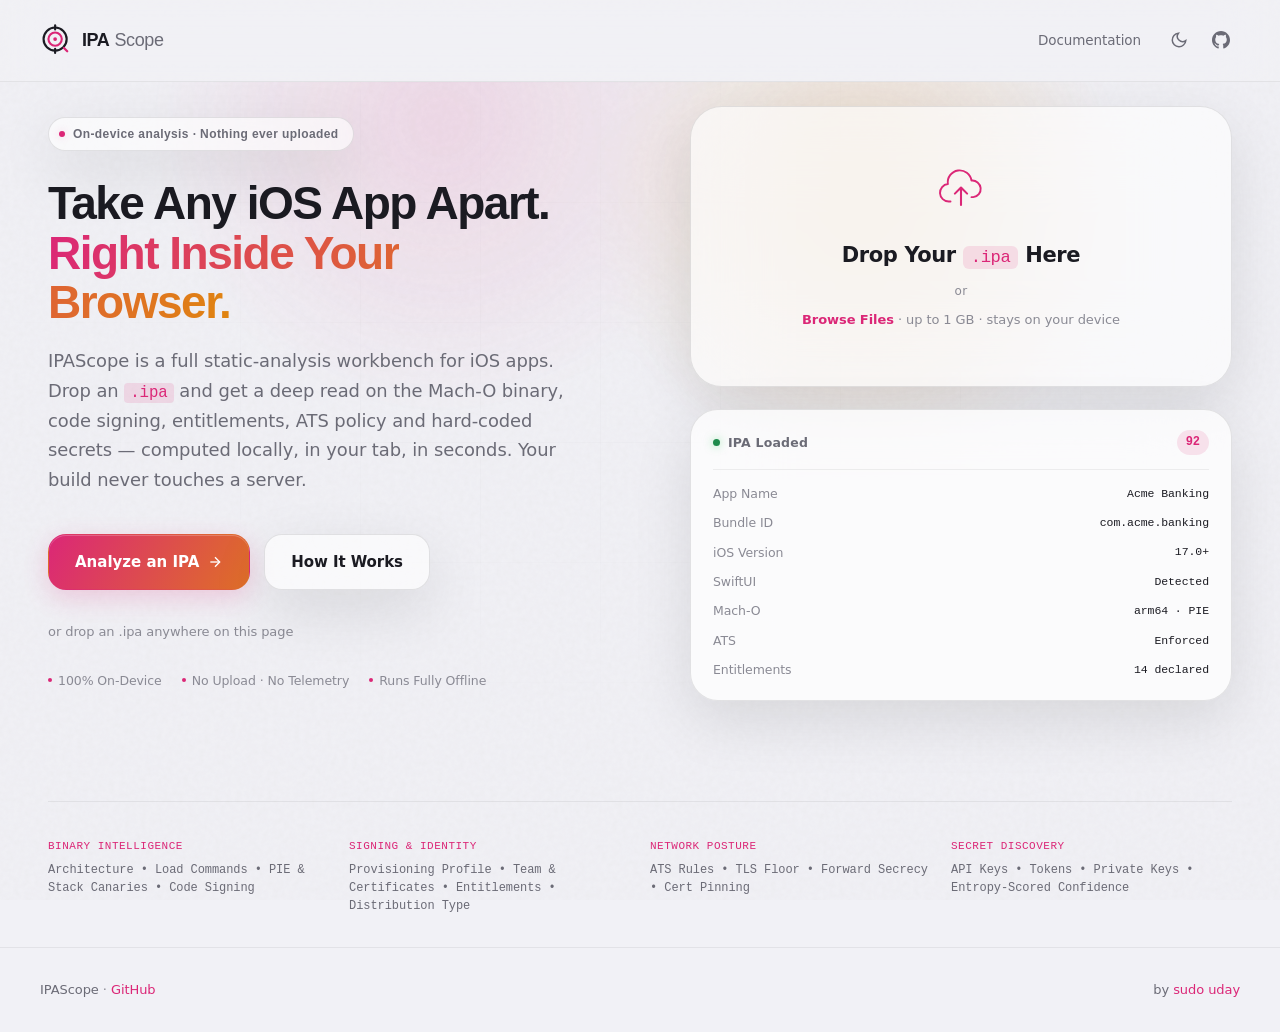
==== commit 911b362e: "Add README screenshots and tighten hero layout - Add docs/screenshots/landing-{dark,light}.png (fixe" ====
--- a/index.html
+++ b/index.html
@@ -203,10 +203,10 @@
 
 .hero {
     position: relative; z-index: 2;
-    min-height: 100vh;
+    min-height: calc(100vh - 65px);
     display: flex; flex-direction: column;
-    align-items: center; justify-content: center;
-    padding: 64px 48px 80px;
+    align-items: center; justify-content: flex-start;
+    padding: 24px 48px 32px;
     overflow: hidden;
 }
 .mesh-bg { position: absolute; inset: 0; overflow: hidden; pointer-events: none; }
@@ -291,11 +291,11 @@
 
 .hero-title {
     font-family: 'Inter', sans-serif;
-    font-size: clamp(48px, 6vw, 80px);
+    font-size: clamp(30px, 3.6vw, 46px);
     font-weight: 600;
-    letter-spacing: -3px;
-    line-height: 1.03;
-    margin-bottom: 28px;
+    letter-spacing: -1.5px;
+    line-height: 1.08;
+    margin-bottom: 18px;
     color: var(--text-primary);
 }
 .hero-title-accent {
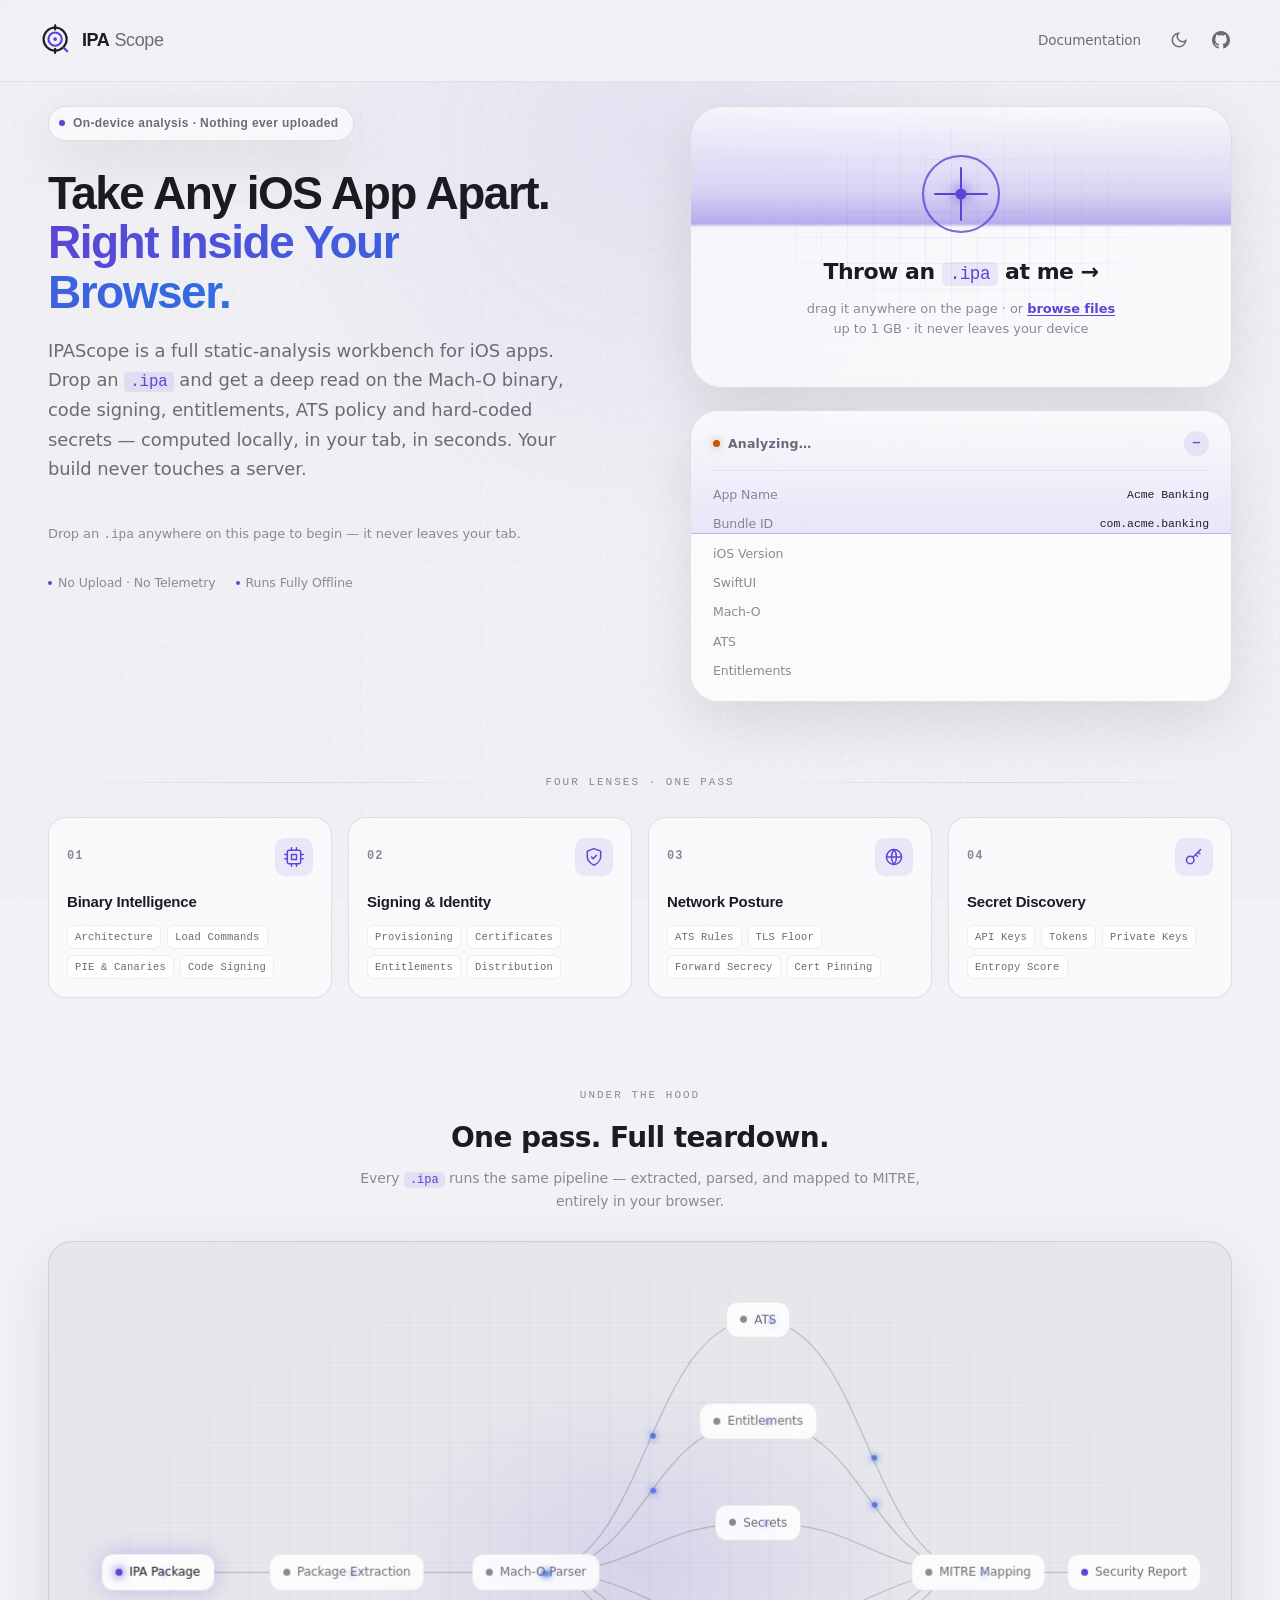
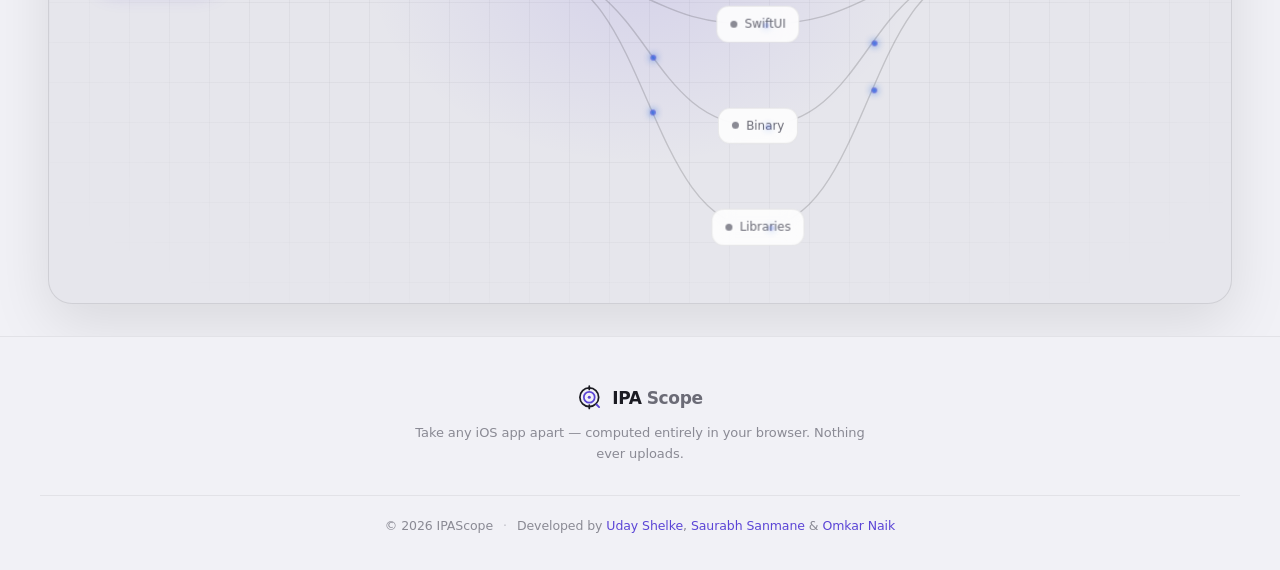
==== commit aa624b75: "WIP: stash before rebase" ====
--- a/index.html
+++ b/index.html
@@ -1,1306 +1,1821 @@
-<!DOCTYPE html>
-<html lang="en" data-theme="dark">
-<head>
-    <meta charset="UTF-8">
-    <meta name="viewport" content="width=device-width, initial-scale=1.0, viewport-fit=cover">
-    <meta name="color-scheme" content="dark light">
-    <title>IPAScope - iOS Static Security Analysis</title>
-    <meta name="description" content="iOS IPA static security scanner in your browser. Real Mach-O parsing, embedded provisioning &amp; entitlements, deep ATS analysis, entropy-aware secret detection, SARIF / JSON / CSV / PDF export. 100% client-side.">
-    <meta name="author" content="Uday Shelke">
-    <meta name="generator" content="IPAScope 0.4.0">
-    <meta name="theme-color" content="#F1F1F6" media="(prefers-color-scheme: light)">
-    <meta name="theme-color" content="#0A0A0F" media="(prefers-color-scheme: dark)">
-    <meta name="application-name" content="IPAScope">
-    <meta http-equiv="X-Content-Type-Options" content="nosniff">
-    <meta http-equiv="X-UA-Compatible" content="IE=edge">
-    <meta http-equiv="Content-Security-Policy" content="default-src 'self'; img-src 'self' data: blob:; style-src 'self' 'unsafe-inline' https://fonts.googleapis.com; font-src 'self' https://fonts.gstatic.com data:; script-src 'self' 'unsafe-inline' blob:; worker-src 'self' blob:; connect-src 'self'; frame-ancestors 'none'; base-uri 'self'; form-action 'self'">
-    <meta name="referrer" content="strict-origin-when-cross-origin">
-    <meta name="robots" content="index, follow, max-image-preview:large">
-
-    <meta property="og:title" content="IPAScope - iOS Static Security Analysis">
-    <meta property="og:description" content="iOS IPA static security scanner in your browser. Real Mach-O parsing, entitlements, ATS, entropy-aware secret detection. 100% client-side.">
-    <meta property="og:type" content="website">
-    <meta property="og:url" content="https://ipascope.com/">
-    <meta property="og:image" content="https://ipascope.com/icons/icon-512.svg">
-    <meta property="og:image:type" content="image/svg+xml">
-    <meta property="og:image:width" content="512">
-    <meta property="og:image:height" content="512">
-    <meta property="og:site_name" content="IPAScope">
-    <meta property="og:locale" content="en_US">
-
-    <meta name="twitter:card" content="summary_large_image">
-    <meta name="twitter:title" content="IPAScope - iOS Static Security Analysis">
-    <meta name="twitter:description" content="iOS IPA static security scanner in your browser. Mach-O + entitlements + ATS + entropy-aware secrets. 100% client-side.">
-    <meta name="twitter:image" content="https://ipascope.com/icons/icon-512.svg">
-
-    <link rel="canonical" href="https://ipascope.com/">
-    <link rel="icon" type="image/svg+xml" href="icons/icon-192.svg">
-    <link rel="preconnect" href="https://fonts.googleapis.com">
-    <link rel="preconnect" href="https://fonts.gstatic.com" crossorigin>
-    <link rel="preload" as="style" href="https://fonts.googleapis.com/css2?family=Inter:wght@400;500;600;700&family=JetBrains+Mono:wght@400;500&display=swap">
-    <link rel="stylesheet" href="https://fonts.googleapis.com/css2?family=Inter:wght@400;500;600;700&family=JetBrains+Mono:wght@400;500&display=swap">
-    <style>
-:root,
-[data-theme="dark"] {
-    --bg-primary: #0A0A0F;
-    --bg-secondary: #101017;
-    --bg-tertiary: #17171F;
-    --bg-card: rgba(255, 255, 255, 0.055);
-    --bg-elevated: rgba(255, 255, 255, 0.085);
-    --glass-blur: 44px;
-    --border-subtle: rgba(255, 255, 255, 0.07);
-    --border-default: rgba(255, 255, 255, 0.10);
-    --border-hover: rgba(255, 255, 255, 0.20);
-    --text-primary: #F5F5F7;
-    --text-secondary: #A2A2AE;
-    --text-muted: #6E6E78;
-    --accent-primary: #FF4D8D;
-    --accent-secondary: #FFB020;
-    --accent-glow: rgba(255, 77, 141, 0.32);
-    --accent-subtle: rgba(255, 77, 141, 0.16);
-    --cyan: #22D3EE;
-    --green: #30D158;
-    --red: #FF453A;
-    --orange: #FF9F0A;
-    --code-bg: #0C0C12;
-    --focus: #FF4D8D;
-    --shadow-card: 0 25px 70px rgba(0,0,0,.22);
-    --shadow-elev: 0 30px 90px rgba(0,0,0,.32);
-    --radius-sm: 12px;
-    --radius-md: 18px;
-    --radius-lg: 28px;
-    --radius-xl: 32px;
-}
-
-[data-theme="light"] {
-    --bg-primary: #F1F1F6;
-    --bg-secondary: #E6E6EC;
-    --bg-tertiary: #FFFFFF;
-    --bg-card: rgba(255, 255, 255, 0.62);
-    --bg-elevated: rgba(255, 255, 255, 0.74);
-    --glass-blur: 44px;
-    --border-subtle: rgba(9, 9, 11, 0.06);
-    --border-default: rgba(9, 9, 11, 0.10);
-    --border-hover: rgba(9, 9, 11, 0.20);
-    --text-primary: #1B1B22;
-    --text-secondary: #6B6B76;
-    --text-muted: #8A8A94;
-    --accent-primary: #DB2777;
-    --accent-secondary: #E0850F;
-    --accent-glow: rgba(219, 39, 119, 0.20);
-    --accent-subtle: rgba(219, 39, 119, 0.12);
-    --cyan: #0E9AB8;
-    --green: #1F8B4C;
-    --red: #D70015;
-    --orange: #C25A00;
-    --code-bg: #EAEAEF;
-    --focus: #DB2777;
-    --shadow-card: 0 20px 60px rgba(0,0,0,.10);
-    --shadow-elev: 0 30px 80px rgba(0,0,0,.16);
-    --radius-sm: 12px;
-    --radius-md: 18px;
-    --radius-lg: 28px;
-    --radius-xl: 32px;
-}
-
-* { margin: 0; padding: 0; box-sizing: border-box; }
-html { font-size: 15px; scroll-behavior: smooth; }
-@media (prefers-reduced-motion: reduce) {
-    *, *::before, *::after { animation: none !important; transition: none !important; }
-    html { scroll-behavior: auto; }
-}
-body {
-    font-family: -apple-system, BlinkMacSystemFont, 'SF Pro Display', 'SF Pro Text', 'Inter', ui-sans-serif, system-ui, sans-serif;
-    background: var(--bg-primary);
-    color: var(--text-primary);
-    min-height: 100vh;
-    line-height: 1.55;
-    -webkit-font-smoothing: antialiased;
-    -moz-osx-font-smoothing: grayscale;
-    overflow-x: hidden;
-    letter-spacing: -0.005em;
-    position: relative;
-}
-body::before {
-    content: '';
-    position: fixed; inset: 0;
-    pointer-events: none; z-index: 1;
-    background-image: url("data:image/svg+xml,%3Csvg xmlns='http://www.w3.org/2000/svg' viewBox='0 0 200 200'%3E%3Cfilter id='n'%3E%3CfeTurbulence type='fractalNoise' baseFrequency='0.85' numOctaves='2' stitchTiles='stitch'/%3E%3CfeColorMatrix values='0 0 0 0 0.18 0 0 0 0 0.13 0 0 0 0 0.07 0 0 0 0.55 0'/%3E%3C/filter%3E%3Crect width='200' height='200' filter='url(%23n)'/%3E%3C/svg%3E");
-    opacity: 0.06;
-    mix-blend-mode: multiply;
-}
-[data-theme="dark"] body::before { mix-blend-mode: screen; opacity: 0.04; }
-.site-header, .hero, main, footer, .toast-container { position: relative; z-index: 2; }
-.mono { font-family: 'JetBrains Mono', ui-monospace, SFMono-Regular, Consolas, monospace; }
-.sr-only { position: absolute; width: 1px; height: 1px; padding: 0; margin: -1px; overflow: hidden; clip: rect(0,0,0,0); white-space: nowrap; border: 0; }
-.skip-link { position: absolute; left: -9999px; top: 8px; padding: 8px 12px; background: var(--accent-primary); color: white; border-radius: 6px; z-index: 1000; }
-.skip-link:focus { left: 12px; }
-
-:focus-visible {
-    outline: 2px solid var(--focus);
-    outline-offset: 2px;
-    border-radius: 4px;
-}
-
-button { font: inherit; color: inherit; }
-a { color: inherit; }
-
-.site-header {
-    position: sticky; top: 0; z-index: 100;
-    padding: 20px 40px;
-    background: rgba(9,9,11,.55);
-    backdrop-filter: blur(28px) saturate(180%);
-    -webkit-backdrop-filter: blur(28px) saturate(180%);
-    border-bottom: 1px solid var(--border-subtle);
-}
-[data-theme="light"] .site-header { background: rgba(242,242,244,.55); }
-.site-header-inner { max-width: 1400px; margin: 0 auto; display: flex; align-items: center; justify-content: space-between; gap: 12px; }
-.logo { display: inline-flex; align-items: center; gap: 10px; text-decoration: none; color: var(--text-primary); }
-.logo-icon { width: 32px; height: 32px; flex-shrink: 0; color: var(--text-primary); transition: transform 0.2s ease; }
-.logo:hover .logo-icon { transform: scale(1.06); }
-.logo-text { display: inline-flex; align-items: baseline; gap: 0; font-family: 'Inter', sans-serif; font-size: 18px; font-weight: 600; letter-spacing: -0.4px; line-height: 1; }
-.logo-prefix { color: var(--text-primary); }
-.logo-suffix { color: var(--text-secondary); font-weight: 500; margin-left: 5px; }
-
-.nav-links { display: flex; align-items: center; gap: 4px; }
-.nav-link {
-    display: inline-flex; align-items: center; gap: 6px;
-    padding: 9px 14px; font-size: 13.5px; font-weight: 500;
-    color: var(--text-secondary); background: transparent; border: 1px solid transparent;
-    border-radius: 10px; cursor: pointer; text-decoration: none;
-    transition: all 0.15s ease;
-}
-.nav-link:hover { color: var(--text-primary); background: var(--accent-subtle); }
-.nav-link.icon { padding: 9px; }
-.theme-light, .theme-dark { display: none; }
-[data-theme="light"] .theme-dark  { display: block; }
-[data-theme="dark"]  .theme-light { display: block; }
-
-.btn {
-    display: inline-flex; align-items: center; gap: 8px;
-    padding: 10px 18px; font-size: 13.5px; font-weight: 600;
-    border-radius: var(--radius-md); cursor: pointer; text-decoration: none;
-    border: 1px solid transparent; transition: all 0.15s ease;
-    background: transparent; color: var(--text-primary);
-    line-height: 1.2;
-}
-.btn-primary {
-    background: linear-gradient(120deg, var(--accent-primary) 0%, var(--accent-secondary) 130%);
-    color: #FFFFFF;
-    box-shadow: 0 8px 26px var(--accent-glow), inset 0 1px 0 rgba(255,255,255,.22);
-}
-.btn-primary:hover { transform: translateY(-2px); box-shadow: 0 16px 44px var(--accent-glow), inset 0 1px 0 rgba(255,255,255,.28); }
-.btn-ghost {
-    background: var(--bg-card);
-    backdrop-filter: blur(var(--glass-blur));
-    -webkit-backdrop-filter: blur(var(--glass-blur));
-    border-color: var(--border-default);
-    box-shadow: var(--shadow-card);
-}
-.btn-ghost:hover { border-color: var(--border-hover); transform: translateY(-2px); }
-.btn-ghost.danger { color: var(--red); }
-.btn-ghost.danger:hover { background: rgba(196, 69, 69, 0.10); border-color: rgba(196, 69, 69, 0.4); }
-
-.hero {
-    position: relative; z-index: 2;
-    min-height: calc(100vh - 65px);
-    display: flex; flex-direction: column;
-    align-items: center; justify-content: flex-start;
-    padding: 24px 48px 32px;
-    overflow: hidden;
-}
-.mesh-bg { position: absolute; inset: 0; overflow: hidden; pointer-events: none; }
-.mesh-grid {
-    position: absolute; inset: 0;
-    background-image:
-        linear-gradient(rgba(255,255,255,0.025) 1px, transparent 1px),
-        linear-gradient(90deg, rgba(255,255,255,0.025) 1px, transparent 1px);
-    background-size: 120px 120px;
-    opacity: 0.4;
-    mask-image: radial-gradient(ellipse 80% 70% at 50% 30%, black 30%, transparent 75%);
-    -webkit-mask-image: radial-gradient(ellipse 80% 70% at 50% 30%, black 30%, transparent 75%);
-}
-[data-theme="light"] .mesh-grid {
-    background-image:
-        linear-gradient(rgba(9,9,11,0.03) 1px, transparent 1px),
-        linear-gradient(90deg, rgba(9,9,11,0.03) 1px, transparent 1px);
-}
-.hero-glow {
-    position: absolute;
-    width: 1100px; height: 1000px;
-    top: -340px; left: 50%;
-    transform: translateX(-50%);
-    border-radius: 50%;
-    background:
-        radial-gradient(38% 42% at 32% 38%, var(--accent-glow) 0%, transparent 70%),
-        radial-gradient(34% 38% at 70% 46%, color-mix(in srgb, var(--accent-secondary) 30%, transparent) 0%, transparent 72%);
-    opacity: 0.6;
-    filter: blur(14px);
-    pointer-events: none;
-}
-
-.hero-inner {
-    position: relative;
-    max-width: 1400px; width: 100%;
-    display: grid; grid-template-columns: minmax(0, 1fr) minmax(0, 1fr);
-    gap: 100px;
-    align-items: center;
-}
-.hero-text { text-align: left; }
-.hero-visual { position: relative; }
-
-.hero-text > * { animation: fadeUp 0.6s cubic-bezier(0.22, 1, 0.36, 1) backwards; }
-.hero-text > *:nth-child(1) { animation-delay: 0.05s; }
-.hero-text > *:nth-child(2) { animation-delay: 0.12s; }
-.hero-text > *:nth-child(3) { animation-delay: 0.18s; }
-.hero-text > *:nth-child(4) { animation-delay: 0.24s; }
-.hero-text > *:nth-child(5) { animation-delay: 0.30s; }
-.hero-visual { animation: fadeUp 0.8s cubic-bezier(0.22, 1, 0.36, 1) 0.20s backwards; }
-.hero-feats-row { animation: fadeUp 0.6s cubic-bezier(0.22, 1, 0.36, 1) 0.45s backwards; }
-@keyframes fadeUp {
-    from { opacity: 0; transform: translateY(16px); }
-    to   { opacity: 1; transform: translateY(0); }
-}
-@media (prefers-reduced-motion: reduce) {
-    .hero-text > *, .hero-visual, .hero-feats-row { animation: none; }
-}
-
-.hero-tag {
-    display: inline-flex; align-items: center; gap: 8px;
-    font-family: 'Inter', sans-serif;
-    font-size: 12px; font-weight: 600;
-    letter-spacing: 0.4px;
-    color: var(--text-secondary);
-    padding: 7px 14px 7px 10px;
-    background: var(--bg-card);
-    backdrop-filter: blur(var(--glass-blur));
-    -webkit-backdrop-filter: blur(var(--glass-blur));
-    border: 1px solid var(--border-default);
-    border-radius: 100px;
-    margin-bottom: 28px;
-    box-shadow: var(--shadow-card);
-}
-.hero-tag-dot {
-    width: 6px; height: 6px;
-    border-radius: 50%;
-    background: var(--accent-primary);
-    box-shadow: 0 0 8px var(--accent-glow);
-    animation: tagPulse 2.4s ease-in-out infinite;
-}
-@keyframes tagPulse { 0%,100% { opacity: 1; } 50% { opacity: 0.45; } }
-
-.hero-title {
-    font-family: 'Inter', sans-serif;
-    font-size: clamp(30px, 3.6vw, 46px);
-    font-weight: 600;
-    letter-spacing: -1.5px;
-    line-height: 1.08;
-    margin-bottom: 18px;
-    color: var(--text-primary);
-}
-.hero-title-accent {
-    background: linear-gradient(105deg, var(--accent-primary) 0%, var(--accent-secondary) 100%);
-    -webkit-background-clip: text;
-    background-clip: text;
-    -webkit-text-fill-color: transparent;
-    color: var(--accent-primary);
-    animation: none;
-}
-.hero-subtitle {
-    font-size: clamp(16px, 1.4vw, 18px);
-    color: var(--text-secondary);
-    max-width: 520px;
-    margin: 0 0 40px;
-    line-height: 1.65;
-}
-.hero-subtitle code {
-    font-family: 'JetBrains Mono', monospace;
-    font-size: 0.88em;
-    padding: 1px 6px;
-    background: var(--accent-subtle);
-    color: var(--accent-primary);
-    border-radius: 4px;
-}
-.hero-cta { display: flex; align-items: center; gap: 14px; margin-bottom: 32px; flex-wrap: wrap; }
-.btn-lg { padding: 18px 26px; font-size: 15px; font-weight: 600; }
-.hero-cta-hint { display: block; font-size: 13px; color: var(--text-muted); margin-bottom: 28px; }
-
-.hero-checks { display: flex; gap: 20px; flex-wrap: wrap; }
-.hero-check { display: inline-flex; align-items: center; gap: 6px; font-size: 12.5px; color: var(--text-muted); }
-.hero-check-dot { width: 4px; height: 4px; border-radius: 50%; background: var(--accent-primary); }
-
-.hero-feats-row {
-    position: relative; z-index: 2;
-    max-width: 1400px; width: 100%;
-    margin: 100px auto 0;
-    display: grid;
-    grid-template-columns: repeat(4, 1fr);
-    gap: 20px;
-    border-top: 1px solid var(--border-subtle);
-    padding-top: 36px;
-}
-.hero-feat { display: flex; flex-direction: column; gap: 6px; }
-.hero-feat-key {
-    font-family: 'JetBrains Mono', monospace;
-    font-size: 11px; font-weight: 500;
-    letter-spacing: 0.5px;
-    color: var(--accent-primary);
-    text-transform: uppercase;
-}
-.hero-feat-val {
-    font-family: 'JetBrains Mono', monospace;
-    font-size: 12px;
-    color: var(--text-secondary);
-    line-height: 1.5;
-}
-
-@property --rotation-angle {
-    syntax: '<angle>';
-    inherits: false;
-    initial-value: 0deg;
-}
-.dropzone {
-    position: relative;
-    background: var(--bg-card);
-    backdrop-filter: blur(var(--glass-blur));
-    -webkit-backdrop-filter: blur(var(--glass-blur));
-    border: 1px solid var(--border-default);
-    border-radius: var(--radius-xl);
-    cursor: pointer; overflow: hidden;
-    transition: transform 0.25s cubic-bezier(0.22, 1, 0.36, 1), border-color 0.25s ease, box-shadow 0.25s ease;
-    box-shadow: var(--shadow-card);
-}
-.dropzone:hover, .dropzone:focus-visible { transform: translateY(-3px); border-color: var(--border-hover); box-shadow: var(--shadow-elev); }
-.dropzone.drag-over { transform: scale(1.008); border-color: var(--accent-primary); box-shadow: 0 0 0 1px var(--accent-primary), var(--shadow-elev); }
-.dropzone-body {
-    padding: 56px 40px;
-    text-align: center;
-}
-.dropzone-icon {
-    width: 56px; height: 56px; margin: 0 auto 20px;
-    color: var(--accent-primary);
-}
-.dropzone-title { font-size: 21px; font-weight: 600; margin-bottom: 8px; letter-spacing: -0.4px; color: var(--text-primary); }
-.dropzone-title code {
-    font-family: 'JetBrains Mono', monospace;
-    font-size: 0.82em;
-    padding: 2px 8px;
-    background: var(--accent-subtle);
-    color: var(--accent-primary);
-    border-radius: 6px;
-    font-weight: 500;
-}
-.dropzone-or { color: var(--text-muted); font-size: 12px; margin: 10px 0; letter-spacing: 0.3px; }
-.dropzone-browse { color: var(--accent-primary); font-weight: 600; }
-.dropzone-desc { color: var(--text-muted); font-size: 13px; margin-top: 4px; }
-
-/* Floating "IPA Loaded" glass summary panel (right side of hero) */
-.ipa-summary {
-    margin-top: 22px;
-    background: var(--bg-elevated);
-    backdrop-filter: blur(var(--glass-blur));
-    -webkit-backdrop-filter: blur(var(--glass-blur));
-    border: 1px solid var(--border-default);
-    border-radius: var(--radius-lg);
-    padding: 20px 22px;
-    box-shadow: var(--shadow-card);
-    position: relative;
-    pointer-events: none;
-}
-.ipa-summary-head {
-    display: flex; align-items: center; gap: 8px;
-    margin-bottom: 14px;
-    padding-bottom: 14px;
-    border-bottom: 1px solid var(--border-subtle);
-}
-.ipa-summary-dot {
-    width: 7px; height: 7px; border-radius: 50%;
-    background: var(--green);
-    box-shadow: 0 0 8px rgba(48, 209, 88, 0.5);
-}
-.ipa-summary-label { flex: 1; font-size: 12.5px; font-weight: 600; color: var(--text-secondary); letter-spacing: 0.2px; }
-.ipa-summary-score {
-    font-family: 'JetBrains Mono', monospace;
-    font-size: 12px; font-weight: 700;
-    padding: 3px 9px;
-    background: var(--accent-subtle);
-    color: var(--accent-primary);
-    border-radius: 100px;
-}
-.ipa-summary-rows { display: flex; flex-direction: column; gap: 10px; }
-.ipa-summary-row {
-    display: flex; align-items: center; justify-content: space-between; gap: 12px;
-    font-size: 12.5px;
-}
-.ipa-summary-row span { color: var(--text-muted); }
-.ipa-summary-row strong {
-    font-family: 'JetBrains Mono', monospace;
-    font-size: 11.5px; font-weight: 500;
-    color: var(--text-primary);
-    text-align: right;
-}
-
-@media (max-width: 980px) {
-    .hero-inner { grid-template-columns: 1fr; gap: 40px; text-align: left; }
-    .hero-text { max-width: 600px; }
-    .hero-feats-row { grid-template-columns: repeat(2, 1fr); gap: 20px 16px; }
-}
-@media (max-width: 540px) {
-    .hero { padding: 100px 16px 48px; }
-    .hero-feats-row { grid-template-columns: 1fr; }
-}
-.file-input { display: none; }
-
-.site-footer { padding: 32px 16px; border-top: 1px solid var(--border-subtle); background: transparent; position: relative; z-index: 2; }
-.site-footer-inner { max-width: 1200px; margin: 0 auto; display: flex; align-items: center; justify-content: space-between; gap: 16px; font-size: 13px; color: var(--text-secondary); flex-wrap: wrap; }
-.footer-divider { color: var(--text-muted); }
-.site-footer a { color: var(--accent-primary); text-decoration: none; }
-.site-footer a:hover { text-decoration: underline; }
-
-.app-container { display: none; position: relative; z-index: 2; max-width: 1280px; margin: 0 auto; padding: 24px 16px 64px; }
-.app-container.active { display: block; }
-.app-header { display: flex; align-items: center; justify-content: space-between; gap: 16px; margin-bottom: 20px; padding-bottom: 20px; border-bottom: 1px solid var(--border-subtle); flex-wrap: wrap; }
-.app-title { display: flex; align-items: center; gap: 14px; }
-.app-icon { width: 56px; height: 56px; background: var(--accent-primary); border-radius: var(--radius-md); display: flex; align-items: center; justify-content: center; overflow: hidden; flex-shrink: 0; }
-.app-icon img { width: 100%; height: 100%; object-fit: cover; }
-.app-info h2 { font-size: 20px; font-weight: 700; margin-bottom: 2px; }
-.app-info p { font-size: 12px; color: var(--text-muted); }
-.app-actions { display: flex; gap: 8px; flex-wrap: wrap; align-items: center; }
-.export-menu { position: relative; }
-.export-dropdown {
-    position: absolute; top: calc(100% + 8px); right: 0;
-    min-width: 220px; padding: 6px;
-    background: var(--bg-elevated); backdrop-filter: blur(var(--glass-blur)); -webkit-backdrop-filter: blur(var(--glass-blur));
-    border: 1px solid var(--border-default);
-    border-radius: var(--radius-lg); box-shadow: var(--shadow-elev);
-    z-index: 50;
-}
-.export-dropdown[hidden] { display: none; }
-.export-item {
-    display: flex; flex-direction: column; gap: 2px;
-    width: 100%; padding: 10px 12px;
-    text-align: left; background: transparent;
-    border: none; font: inherit; color: var(--text-primary);
-    cursor: pointer; border-radius: var(--radius-sm);
-}
-.export-item:hover { background: var(--accent-subtle); }
-.export-item-name { font-size: 13.5px; font-weight: 600; }
-.export-item-desc { font-size: 11.5px; color: var(--text-muted); }
-
-/* Binary viewer */
-.binary-viewer { display: flex; flex-direction: column; height: 100%; min-height: 0; }
-.binary-toolbar { display: flex; align-items: center; gap: 12px; padding: 10px 12px; border-bottom: 1px solid var(--border-subtle); background: var(--bg-secondary); flex-wrap: wrap; }
-.binary-info { display: flex; gap: 6px; flex-wrap: wrap; }
-.binary-mode-tabs { display: flex; gap: 4px; margin-left: auto; }
-.view-tab { padding: 5px 14px; font-size: 12px; font-weight: 600; background: var(--bg-card); border: 1px solid var(--border-default); border-radius: 6px; color: var(--text-muted); cursor: pointer; }
-.view-tab:hover { color: var(--text-primary); border-color: var(--border-hover); }
-.view-tab.active { color: var(--cyan); background: var(--accent-subtle); border-color: var(--cyan); }
-.hex-controls, .hex-search-bar, .strings-controls, .strings-nav { display: flex; gap: 8px; align-items: center; padding: 8px 12px; border-bottom: 1px solid var(--border-subtle); background: var(--bg-tertiary); flex-wrap: wrap; }
-.hex-nav, .strings-nav-btn, .hex-search-btn, .hex-search-prev, .hex-search-next { padding: 5px 10px; background: var(--bg-card); border: 1px solid var(--border-default); border-radius: 5px; color: var(--text-secondary); font-size: 11px; cursor: pointer; font-family: inherit; }
-.hex-nav:hover:not(:disabled), .strings-nav-btn:hover:not(:disabled), .hex-search-btn:hover, .hex-search-prev:hover:not(:disabled), .hex-search-next:hover:not(:disabled) { color: var(--cyan); border-color: var(--cyan); background: var(--accent-subtle); }
-.hex-nav:disabled, .strings-nav-btn:disabled, .hex-search-prev:disabled, .hex-search-next:disabled { opacity: 0.35; cursor: not-allowed; }
-.hex-page-info, .strings-page-info { padding: 4px 8px; background: var(--bg-card); border-radius: 4px; font-size: 11px; color: var(--text-muted); font-family: 'JetBrains Mono', monospace; }
-.hex-goto, .hex-search, .strings-filter, .strings-minlen-input { padding: 5px 10px; background: var(--bg-card); border: 1px solid var(--border-default); border-radius: 5px; color: var(--text-primary); font-size: 11px; font-family: 'JetBrains Mono', monospace; }
-.hex-goto { width: 180px; }
-.hex-search { flex: 1; min-width: 200px; max-width: 320px; }
-.strings-filter { flex: 1; min-width: 180px; max-width: 360px; }
-.strings-minlen { display: flex; align-items: center; gap: 4px; font-size: 11px; color: var(--text-muted); }
-.strings-minlen-input { width: 56px; }
-.strings-count { font-size: 11px; color: var(--text-muted); margin-left: auto; }
-.hex-search-info { font-size: 11px; color: var(--cyan); background: var(--accent-subtle); padding: 3px 8px; border-radius: 4px; }
-.hex-search-info.muted { color: var(--text-muted); background: transparent; }
-.binary-body { flex: 1; overflow: auto; background: var(--code-bg); }
-.hex-table-header { display: grid; grid-template-columns: 90px 1fr 180px; padding: 8px 12px; background: var(--bg-secondary); border-bottom: 1px solid var(--border-default); font-size: 10px; font-weight: 700; color: var(--text-muted); text-transform: uppercase; letter-spacing: 0.5px; position: sticky; top: 0; }
-.hex-dump { padding: 4px 0; }
-.hex-line { display: grid; grid-template-columns: 90px 1fr 180px; gap: 10px; padding: 0 12px; font-size: 11px; height: 20px; line-height: 20px; }
-.hex-line:hover { background: var(--accent-subtle); }
-.hex-line.match { background: rgba(251, 146, 60, 0.08); }
-.hex-line.match:hover { background: rgba(251, 146, 60, 0.16); }
-.hex-offset { color: var(--accent-primary); }
-.hex-bytes { color: var(--text-secondary); white-space: pre; overflow: hidden; }
-.hex-ascii { color: var(--cyan); white-space: pre; border-left: 1px solid var(--border-subtle); padding-left: 10px; }
-.hex-hit { background: rgba(251, 146, 60, 0.4); color: var(--orange) !important; border-radius: 2px; font-weight: 600; }
-.strings-list { padding: 4px 0; }
-.string-entry { display: grid; grid-template-columns: 40px 90px 1fr; gap: 10px; padding: 4px 12px; align-items: center; cursor: pointer; background: transparent; border: none; width: 100%; text-align: left; font-family: inherit; font-size: 11px; }
-.string-entry:hover { background: var(--accent-subtle); }
-.string-entry:nth-child(even) { background: rgba(255,255,255,0.02); }
-[data-theme="light"] .string-entry:nth-child(even) { background: rgba(0,0,0,0.02); }
-.string-entry:nth-child(even):hover, .string-entry:hover { background: var(--accent-subtle); }
-.string-index { color: var(--text-muted); text-align: right; }
-.string-offset { color: var(--accent-primary); }
-.string-value { color: var(--text-primary); overflow: hidden; text-overflow: ellipsis; white-space: nowrap; }
-.image-info { display: flex; gap: 6px; justify-content: center; margin-bottom: 12px; }
-
-.tabs { display: flex; gap: 4px; margin-bottom: 20px; padding: 5px; background: var(--bg-card); backdrop-filter: blur(var(--glass-blur)); -webkit-backdrop-filter: blur(var(--glass-blur)); border-radius: var(--radius-lg); overflow-x: auto; scrollbar-width: thin; border: 1px solid var(--border-subtle); }
-.tabs::-webkit-scrollbar { height: 4px; }
-.tab {
-    display: inline-flex; align-items: center; gap: 7px;
-    padding: 10px 16px; font-size: 13.5px; font-weight: 500;
-    color: var(--text-secondary); background: transparent;
-    border: none; border-radius: var(--radius-sm); cursor: pointer;
-    white-space: nowrap; transition: all 0.15s ease;
-}
-.tab:hover { color: var(--text-primary); background: var(--bg-elevated); }
-.tab.active { color: var(--text-primary); background: var(--bg-elevated); box-shadow: var(--shadow-card); font-weight: 600; }
-.tab-badge { padding: 1px 7px; background: var(--red); color: white; font-size: 10px; font-weight: 700; border-radius: 100px; }
-.tab-badge.zero { background: var(--green); }
-.panel { display: none; }
-.panel.active { display: block; }
-
-.stats-grid { display: grid; grid-template-columns: repeat(auto-fit, minmax(180px, 1fr)); gap: 14px; margin-bottom: 20px; }
-.stat-card { background: var(--bg-card); backdrop-filter: blur(var(--glass-blur)); -webkit-backdrop-filter: blur(var(--glass-blur)); border: 1px solid var(--border-default); border-radius: var(--radius-lg); padding: 22px; box-shadow: var(--shadow-card); }
-.stat-card-header { display: flex; align-items: center; justify-content: space-between; margin-bottom: 12px; }
-.stat-card-label { font-size: 11px; color: var(--text-muted); text-transform: uppercase; letter-spacing: 0.8px; font-weight: 600; }
-.stat-card-value { font-size: 30px; font-weight: 700; margin-bottom: 4px; letter-spacing: -1px; color: var(--text-primary); }
-.stat-card-desc { font-size: 12.5px; color: var(--text-muted); }
-
-.score-card { display: flex; flex-direction: column; align-items: center; }
-.score-ring {
-    --score: 0;
-    width: 110px; height: 110px;
-    border-radius: 50%;
-    background: conic-gradient(var(--score-color, var(--accent-primary)) calc(var(--score) * 1%), var(--bg-elevated) 0);
-    display: flex; flex-direction: column; align-items: center; justify-content: center;
-    position: relative;
-    margin-top: 6px;
-}
-.score-ring::before { content: ''; position: absolute; inset: 8px; background: var(--bg-card); border-radius: 50%; }
-.score-value { position: relative; font-size: 30px; font-weight: 800; line-height: 1; }
-.score-max { position: relative; font-size: 11px; color: var(--text-muted); }
-.score-card.good  .score-ring { --score-color: var(--green); }
-.score-card.ok    .score-ring { --score-color: var(--cyan); }
-.score-card.meh   .score-ring { --score-color: var(--orange); }
-.score-card.bad   .score-ring { --score-color: var(--red); }
-.score-label { margin-top: 8px; font-size: 12px; font-weight: 600; text-transform: uppercase; letter-spacing: 0.6px; }
-.score-card.good .score-label { color: var(--green); }
-.score-card.ok   .score-label { color: var(--cyan); }
-.score-card.meh  .score-label { color: var(--orange); }
-.score-card.bad  .score-label { color: var(--red); }
-
-.findings-vertical { display: flex; flex-direction: column; gap: 6px; margin-top: 4px; }
-.finding-row {
-    display: flex; align-items: center; gap: 10px;
-    padding: 8px 12px; border-radius: 8px;
-    background: var(--bg-secondary); border: 1px solid transparent;
-    width: 100%; text-align: left; cursor: pointer;
-    font: inherit; color: inherit;
-}
-.finding-row:hover { border-color: var(--border-hover); }
-.finding-row .count { font-size: 18px; font-weight: 700; min-width: 28px; }
-.finding-row .label { font-size: 12px; color: var(--text-secondary); }
-.finding-row.high { background: rgba(251, 113, 133, 0.10); }
-.finding-row.high .count { color: var(--red); }
-.finding-row.warning { background: rgba(251, 146, 60, 0.10); }
-.finding-row.warning .count { color: var(--orange); }
-.finding-row.info { background: rgba(34, 211, 238, 0.10); }
-.finding-row.info .count { color: var(--cyan); }
-.finding-row.secure { background: rgba(52, 211, 153, 0.10); }
-.finding-row.secure .count { color: var(--green); }
-
-.results-section { background: var(--bg-card); backdrop-filter: blur(var(--glass-blur)); -webkit-backdrop-filter: blur(var(--glass-blur)); border: 1px solid var(--border-default); border-radius: var(--radius-lg); overflow: hidden; margin-bottom: 16px; box-shadow: var(--shadow-card); }
-.results-header { padding: 16px 20px; background: var(--bg-card); border-bottom: 1px solid var(--border-subtle); display: flex; align-items: center; gap: 10px; font-size: 14px; font-weight: 600; }
-.results-header svg { color: var(--accent-primary); }
-.results-header-sub { margin-left: auto; font-size: 12px; color: var(--text-muted); font-weight: 500; }
-.results-body { padding: 20px; }
-
-.info-grid { display: grid; grid-template-columns: repeat(auto-fit, minmax(220px, 1fr)); gap: 10px; }
-.info-item { background: var(--bg-tertiary); padding: 12px 14px; border-radius: 8px; }
-.info-item.full { grid-column: 1 / -1; }
-.info-item label { font-size: 10px; color: var(--text-muted); text-transform: uppercase; letter-spacing: 0.5px; display: block; margin-bottom: 4px; }
-.info-item .value { font-size: 13px; font-family: 'JetBrains Mono', monospace; word-break: break-all; color: var(--text-primary); }
-.info-item .value.hash { font-size: 11px; line-height: 1.5; }
-.info-item .value.good { color: var(--green); }
-.info-item .value.warn { color: var(--orange); }
-.info-item .value.bad  { color: var(--red); }
-
-.permissions-grid { display: grid; grid-template-columns: repeat(auto-fill, minmax(280px, 1fr)); gap: 10px; }
-.permission-item { background: var(--bg-tertiary); border: 1px solid var(--border-subtle); border-radius: var(--radius-md); padding: 14px; }
-.permission-name { font-weight: 600; font-size: 14px; }
-.permission-key { margin: 8px 0; }
-.permission-key code { font-family: 'JetBrains Mono', monospace; font-size: 11px; color: var(--cyan); background: var(--bg-card); padding: 3px 8px; border-radius: 4px; }
-.permission-reason { font-size: 12px; background: var(--bg-card); padding: 8px 10px; border-radius: 6px; border-left: 3px solid var(--orange); }
-.reason-label { display: block; font-size: 10px; color: var(--text-muted); text-transform: uppercase; letter-spacing: 0.5px; margin-bottom: 4px; }
-.reason-text { color: var(--text-secondary); font-style: italic; }
-
-.scheme-tag { display: inline-block; margin: 3px; padding: 5px 10px; background: var(--bg-elevated); border: 1px solid var(--border-subtle); border-radius: 6px; font-size: 12px; font-family: 'JetBrains Mono', monospace; color: var(--cyan); }
-.tracker-group { margin-bottom: 12px; }
-.tracker-cat { font-size: 10px; text-transform: uppercase; letter-spacing: 0.5px; color: var(--text-muted); margin-bottom: 6px; }
-.tracker-row { display: flex; flex-wrap: wrap; gap: 6px; }
-.tracker-tag { display: inline-block; padding: 5px 10px; background: rgba(251, 146, 60, 0.12); border: 1px solid rgba(251, 146, 60, 0.25); color: var(--orange); border-radius: 6px; font-size: 12px; font-weight: 500; }
-
-/* Findings */
-.findings-toolbar { display: flex; flex-direction: column; gap: 10px; margin-bottom: 12px; }
-.filter-bar { display: flex; gap: 6px; flex-wrap: wrap; }
-.filter-btn { padding: 7px 14px; font-size: 12px; font-weight: 500; background: var(--bg-elevated); color: var(--text-secondary); border: 1px solid var(--border-default); border-radius: 7px; cursor: pointer; transition: all 0.15s; }
-.filter-btn:hover { border-color: var(--border-hover); color: var(--text-primary); }
-.filter-btn.active { background: var(--accent-subtle); border-color: var(--accent-primary); color: var(--accent-primary); }
-.findings-controls { display: flex; gap: 10px; align-items: center; flex-wrap: wrap; }
-.search-wrap { flex: 1; min-width: 180px; }
-.search-wrap input { width: 100%; padding: 8px 12px; background: var(--bg-elevated); border: 1px solid var(--border-default); border-radius: 7px; color: var(--text-primary); font-size: 13px; }
-.search-wrap input:focus { outline: none; border-color: var(--accent-primary); }
-.sort-wrap, .conf-wrap { display: flex; align-items: center; gap: 6px; font-size: 12px; color: var(--text-muted); }
-.sort-wrap select { padding: 7px 10px; background: var(--bg-elevated); border: 1px solid var(--border-default); border-radius: 6px; color: var(--text-primary); font: inherit; font-size: 12px; }
-.conf-wrap input[type="range"] { width: 110px; }
-.conf-wrap span { white-space: nowrap; }
-.bulk-actions { display: flex; gap: 6px; margin-left: auto; }
-.bulk-btn { padding: 6px 12px; font-size: 12px; background: var(--bg-elevated); color: var(--text-secondary); border: 1px solid var(--border-default); border-radius: 6px; cursor: pointer; font: inherit; font-size: 12px; font-weight: 500; }
-.bulk-btn:hover { color: var(--text-primary); border-color: var(--border-hover); }
-
-.finding-card { background: var(--bg-card); backdrop-filter: blur(var(--glass-blur)); -webkit-backdrop-filter: blur(var(--glass-blur)); border: 1px solid var(--border-default); border-radius: var(--radius-lg); margin-bottom: 12px; overflow: hidden; box-shadow: var(--shadow-card); }
-.finding-header {
-    display: flex; align-items: center; gap: 10px;
-    padding: 12px 16px; cursor: pointer;
-    background: transparent; border: none; width: 100%; text-align: left;
-}
-.finding-header:hover { background: rgba(255,255,255,0.02); }
-[data-theme="light"] .finding-header:hover { background: rgba(0,0,0,0.02); }
-.severity-badge { padding: 3px 10px; border-radius: 100px; font-size: 10px; font-weight: 700; text-transform: uppercase; letter-spacing: 0.5px; flex-shrink: 0; }
-.severity-badge.high    { background: rgba(251, 113, 133, 0.15); color: var(--red); }
-.severity-badge.warning { background: rgba(251, 146, 60, 0.15); color: var(--orange); }
-.severity-badge.info    { background: rgba(34, 211, 238, 0.15); color: var(--cyan); }
-.severity-badge.secure  { background: rgba(52, 211, 153, 0.15); color: var(--green); }
-.finding-title { flex: 1; font-weight: 600; font-size: 14px; min-width: 0; overflow: hidden; text-overflow: ellipsis; white-space: nowrap; }
-.confidence-pill { padding: 2px 8px; border-radius: 100px; font-size: 10px; font-weight: 700; }
-.confidence-pill.high    { background: rgba(52, 211, 153, 0.15); color: var(--green); }
-.confidence-pill.medium  { background: rgba(34, 211, 238, 0.15); color: var(--cyan); }
-.confidence-pill.low     { background: rgba(251, 146, 60, 0.15); color: var(--orange); }
-.confidence-pill.noise   { background: rgba(255, 255, 255, 0.08); color: var(--text-muted); }
-.instance-count { padding: 3px 8px; background: rgba(255,255,255,0.06); border-radius: 100px; font-size: 11px; color: var(--text-secondary); }
-[data-theme="light"] .instance-count { background: rgba(0,0,0,0.06); }
-.finding-toggle { color: var(--text-muted); }
-.finding-header[aria-expanded="true"] .finding-toggle { transform: rotate(180deg); }
-.finding-body { padding: 0 16px 16px; border-top: 1px solid var(--border-subtle); }
-.finding-body[hidden] { display: none; }
-.finding-description { padding: 12px 0; color: var(--text-secondary); font-size: 13px; line-height: 1.6; }
-.finding-meta { display: flex; flex-wrap: wrap; gap: 6px; margin-bottom: 12px; }
-.meta-tag { background: var(--accent-subtle); color: var(--accent-primary); padding: 3px 8px; border-radius: 5px; font-size: 11px; font-weight: 600; font-family: 'JetBrains Mono', monospace; text-decoration: none; }
-.meta-tag.category { background: rgba(255,255,255,0.05); color: var(--text-secondary); }
-.meta-tag.mitre { background: rgba(255, 159, 10, 0.12); color: var(--orange); }
-.meta-tag.mitre.mitigates { background: rgba(48, 209, 88, 0.12); color: var(--green); }
-.meta-tag.mitre a { color: inherit; text-decoration: underline; text-decoration-color: currentColor; text-underline-offset: 2px; }
-.meta-tag.mitre a:hover { opacity: 0.8; }
-.instances-header { font-size: 11px; font-weight: 600; color: var(--text-muted); text-transform: uppercase; letter-spacing: 0.5px; margin-bottom: 10px; }
-.instances-list { max-height: 400px; overflow-y: auto; }
-.instance-item { background: var(--code-bg); border: 1px solid var(--border-subtle); border-radius: 8px; padding: 12px; margin-bottom: 8px; }
-.instance-header { display: flex; align-items: center; gap: 8px; margin-bottom: 8px; flex-wrap: wrap; }
-.instance-number { background: var(--accent-primary); color: #1D1200; padding: 2px 7px; border-radius: 100px; font-size: 10px; font-weight: 700; }
-.instance-file { color: var(--cyan); font-family: 'JetBrains Mono', monospace; font-size: 11px; background: transparent; border: none; cursor: pointer; padding: 2px 6px; border-radius: 4px; text-align: left; }
-.instance-file:hover { background: rgba(34, 211, 238, 0.10); text-decoration: underline; }
-.instance-offset { color: var(--orange); font-size: 10px; font-family: 'JetBrains Mono', monospace; background: rgba(251, 146, 60, 0.10); padding: 2px 6px; border-radius: 4px; }
-.confidence-badge, .entropy-badge { font-size: 10px; padding: 2px 6px; border-radius: 4px; font-family: 'JetBrains Mono', monospace; }
-.confidence-badge.high    { background: rgba(52, 211, 153, 0.12); color: var(--green); }
-.confidence-badge.medium  { background: rgba(34, 211, 238, 0.12); color: var(--cyan); }
-.confidence-badge.low     { background: rgba(251, 146, 60, 0.12); color: var(--orange); }
-.confidence-badge.noise   { background: rgba(255, 255, 255, 0.05); color: var(--text-muted); }
-.entropy-badge { background: var(--accent-subtle); color: var(--accent-primary); }
-.instance-match { margin-bottom: 8px; display: flex; align-items: flex-start; gap: 6px; flex-wrap: wrap; }
-.instance-match code { background: rgba(251, 146, 60, 0.12); color: var(--orange); padding: 3px 6px; border-radius: 4px; font-size: 11px; font-family: 'JetBrains Mono', monospace; word-break: break-all; flex: 1; min-width: 0; }
-.copy-btn { padding: 2px 7px; font-size: 12px; line-height: 1.2; background: transparent; color: var(--text-muted); border: 1px solid var(--border-default); border-radius: 4px; cursor: pointer; font-family: inherit; flex-shrink: 0; }
-.copy-btn:hover { color: var(--cyan); border-color: var(--cyan); background: var(--accent-subtle); }
-.copy-btn.copied { color: var(--green); border-color: rgba(52, 211, 153, 0.4); background: rgba(52, 211, 153, 0.1); }
-.instance-snippet { background: rgba(0,0,0,0.25); padding: 10px; border-radius: 6px; font-family: 'JetBrains Mono', monospace; font-size: 11px; line-height: 1.6; overflow-x: auto; white-space: pre; color: var(--text-secondary); }
-[data-theme="light"] .instance-snippet { background: rgba(0,0,0,0.04); }
-
-.findings-pager { display: flex; gap: 6px; align-items: center; justify-content: center; padding: 12px; }
-.pager-btn { padding: 6px 12px; background: var(--bg-elevated); border: 1px solid var(--border-default); border-radius: 6px; color: var(--text-secondary); font-size: 12px; cursor: pointer; }
-.pager-btn:hover:not(:disabled) { color: var(--text-primary); border-color: var(--border-hover); }
-.pager-btn:disabled { opacity: 0.4; cursor: not-allowed; }
-.pager-info { font-size: 12px; color: var(--text-muted); padding: 0 8px; }
-
-/* Binary panel */
-.checksec-grid { display: grid; grid-template-columns: repeat(auto-fit, minmax(220px, 1fr)); gap: 10px; }
-.checksec-item { display: flex; align-items: center; gap: 10px; padding: 12px 14px; background: var(--bg-tertiary); border-radius: 10px; border-left: 3px solid var(--border-default); }
-.checksec-item.pass { border-left-color: var(--green); }
-.checksec-item.fail { border-left-color: var(--red); }
-.checksec-status { width: 28px; height: 28px; border-radius: 50%; display: flex; align-items: center; justify-content: center; font-size: 13px; font-weight: 700; }
-.checksec-item.pass .checksec-status { background: rgba(52, 211, 153, 0.15); color: var(--green); }
-.checksec-item.fail .checksec-status { background: rgba(251, 113, 133, 0.15); color: var(--red); }
-.checksec-name { font-weight: 600; font-size: 13px; }
-.checksec-desc { font-size: 11px; color: var(--text-muted); }
-
-.macho-slice { margin-bottom: 24px; }
-.macho-header { display: flex; gap: 6px; flex-wrap: wrap; margin-bottom: 12px; }
-.info-badge { padding: 4px 9px; background: var(--accent-subtle); color: var(--accent-primary); border-radius: 5px; font-size: 11px; font-weight: 600; font-family: 'JetBrains Mono', monospace; }
-.info-badge.format { background: linear-gradient(135deg, var(--accent-subtle), rgba(34, 211, 238, 0.10)); }
-.macho-section { margin-bottom: 16px; }
-.macho-section h4 { font-size: 12px; font-weight: 600; color: var(--text-muted); text-transform: uppercase; letter-spacing: 0.5px; margin-bottom: 8px; }
-.macho-section .libraries-list, .macho-section .segments-table-wrap { max-height: 320px; overflow: auto; border-radius: 8px; }
-.segments-table, .ats-table, .ent-table {
-    width: 100%; border-collapse: collapse; font-size: 12px;
-    background: var(--bg-tertiary); border-radius: 8px; overflow: hidden;
-}
-.segments-table th, .ats-table th, .ent-table th { text-align: left; padding: 8px 12px; background: var(--bg-secondary); font-weight: 600; font-size: 11px; text-transform: uppercase; letter-spacing: 0.5px; color: var(--text-muted); border-bottom: 1px solid var(--border-subtle); position: sticky; top: 0; z-index: 1; }
-.segments-table td, .ats-table td, .ent-table td { padding: 8px 12px; border-bottom: 1px solid var(--border-subtle); vertical-align: top; }
-.segments-table tr:last-child td, .ats-table tr:last-child td, .ent-table tr:last-child td { border-bottom: none; }
-.ent-table { table-layout: fixed; }
-.ent-table th:nth-child(1), .ent-table td:nth-child(1) { width: 38%; }
-.ent-table th:nth-child(2), .ent-table td:nth-child(2) { width: 42%; }
-.ent-table th:nth-child(3), .ent-table td:nth-child(3) { width: 20%; }
-.ent-table td { word-break: break-all; overflow-wrap: anywhere; }
-.libraries-list { max-height: 280px; overflow-y: auto; background: var(--bg-tertiary); border-radius: 8px; padding: 8px; }
-.library-item { padding: 5px 10px; font-size: 12px; color: var(--text-secondary); border-bottom: 1px solid var(--border-subtle); }
-.library-item:last-child { border-bottom: none; }
-
-/* Entitlements / Provisioning */
-.prov-summary { margin-bottom: 16px; }
-.prov-headline { display: flex; align-items: center; gap: 12px; margin-bottom: 12px; flex-wrap: wrap; }
-.prov-name { font-size: 16px; font-weight: 700; }
-.prov-dist { padding: 4px 10px; border-radius: 100px; font-size: 11px; font-weight: 600; text-transform: uppercase; letter-spacing: 0.5px; }
-.prov-dist.badge-development { background: rgba(251, 113, 133, 0.15); color: var(--red); }
-.prov-dist.badge-ad-hoc      { background: rgba(251, 146, 60, 0.15); color: var(--orange); }
-.prov-dist.badge-enterprise  { background: rgba(251, 146, 60, 0.15); color: var(--orange); }
-.prov-dist.badge-app-store   { background: rgba(52, 211, 153, 0.15); color: var(--green); }
-.prov-dist.badge-unknown     { background: rgba(255,255,255,0.06); color: var(--text-muted); }
-
-.cert-list h4 { font-size: 12px; font-weight: 600; color: var(--text-muted); text-transform: uppercase; letter-spacing: 0.5px; margin-bottom: 8px; }
-.cert-item { background: var(--bg-tertiary); padding: 10px 12px; border-radius: 8px; margin-bottom: 6px; }
-.cert-cn { font-weight: 600; font-size: 13px; margin-bottom: 2px; }
-.cert-meta { font-size: 11px; color: var(--text-muted); display: flex; gap: 12px; flex-wrap: wrap; }
-
-.ent-summary h4 { font-size: 12px; font-weight: 600; color: var(--text-muted); text-transform: uppercase; letter-spacing: 0.5px; margin-bottom: 8px; }
-.ent-table tr.risk-high  td:first-child::before { content: '⚠ '; color: var(--red); }
-.ent-table tr.risk-warn  td:first-child::before { content: '! '; color: var(--orange); }
-.ent-table td { vertical-align: top; font-family: 'JetBrains Mono', monospace; font-size: 11px; word-break: break-all; }
-.ent-table td:first-child { color: var(--accent-primary); }
-.ent-val { padding: 2px 6px; background: var(--bg-secondary); border-radius: 4px; margin-right: 4px; display: inline-block; margin-bottom: 2px; }
-.ent-bool.yes { color: var(--red); font-weight: 700; }
-.ent-bool.no  { color: var(--text-secondary); }
-.risk-badge { padding: 2px 8px; border-radius: 4px; font-size: 10px; font-family: 'JetBrains Mono', monospace; }
-.risk-badge.high { background: rgba(251, 113, 133, 0.15); color: var(--red); }
-.risk-badge.warn { background: rgba(251, 146, 60, 0.15); color: var(--orange); }
-.risk-badge.info { background: rgba(34, 211, 238, 0.15); color: var(--cyan); }
-.ent-xml { margin-top: 14px; }
-.ent-xml summary { font-size: 12px; cursor: pointer; color: var(--text-secondary); padding: 6px 0; }
-.ent-xml pre { background: var(--code-bg); padding: 12px; border-radius: 8px; font-size: 11px; max-height: 320px; overflow: auto; }
-
-/* ATS panel */
-.ats-overview { margin-bottom: 16px; }
-.ats-verdict { display: inline-block; padding: 8px 14px; border-radius: 8px; font-weight: 600; font-size: 13px; margin-bottom: 10px; }
-.ats-verdict.good { background: rgba(52, 211, 153, 0.12); color: var(--green); border: 1px solid rgba(52, 211, 153, 0.3); }
-.ats-verdict.warn { background: rgba(251, 146, 60, 0.12); color: var(--orange); border: 1px solid rgba(251, 146, 60, 0.3); }
-.ats-verdict.bad  { background: rgba(251, 113, 133, 0.12); color: var(--red); border: 1px solid rgba(251, 113, 133, 0.3); }
-.ats-flags { display: flex; gap: 6px; flex-wrap: wrap; }
-.ats-flag { padding: 5px 10px; border-radius: 6px; font-size: 12px; }
-.ats-flag.good { background: rgba(52, 211, 153, 0.10); color: var(--green); }
-.ats-flag.warn { background: rgba(251, 146, 60, 0.10); color: var(--orange); }
-.ats-flag.bad  { background: rgba(251, 113, 133, 0.10); color: var(--red); }
-.ats-table tr.has-issues { background: rgba(251, 146, 60, 0.04); }
-.ats-table .bad  { color: var(--red); }
-.ats-table .good { color: var(--green); }
-.ats-table .warn { color: var(--orange); }
-.ats-issue { display: inline-block; margin: 2px; padding: 1px 6px; border-radius: 3px; background: rgba(251, 113, 133, 0.12); color: var(--red); font-size: 10px; font-family: 'JetBrains Mono', monospace; }
-
-/* Explorer */
-.explorer-container { display: grid; grid-template-columns: 280px 1fr; gap: 12px; height: 70vh; min-height: 480px; }
-.explorer-sidebar { background: var(--bg-tertiary); border: 1px solid var(--border-subtle); border-radius: 10px; overflow: hidden; display: flex; flex-direction: column; }
-.quick-access { border-bottom: 1px solid var(--border-subtle); }
-.quick-access-header { padding: 8px 12px; background: var(--bg-secondary); font-size: 10px; font-weight: 600; color: var(--text-muted); text-transform: uppercase; letter-spacing: 0.5px; }
-.quick-access-list { padding: 8px; display: grid; grid-template-columns: 1fr 1fr; gap: 6px; }
-.quick-access-item { display: flex; align-items: center; gap: 8px; padding: 8px 10px; background: var(--bg-card); border: 1px solid var(--border-subtle); border-radius: 6px; cursor: pointer; text-align: left; }
-.quick-access-item:hover { background: var(--accent-subtle); border-color: var(--cyan); }
-.qa-icon { font-size: 16px; }
-.qa-text { display: flex; flex-direction: column; min-width: 0; flex: 1; }
-.qa-name { font-size: 11px; font-weight: 600; }
-.qa-desc { font-size: 9px; color: var(--text-muted); }
-.qa-empty { color: var(--text-muted); font-size: 10px; padding: 8px; grid-column: 1 / -1; text-align: center; }
-.explorer-controls { padding: 8px; border-bottom: 1px solid var(--border-subtle); }
-.explorer-controls input { width: 100%; padding: 7px 10px; background: var(--bg-card); border: 1px solid var(--border-default); border-radius: 5px; color: var(--text-primary); font-size: 12px; }
-.explorer-controls input:focus { outline: none; border-color: var(--accent-primary); }
-#fileSearchResults { max-height: 140px; overflow-y: auto; border-bottom: 1px solid var(--border-subtle); }
-.search-result-item { display: block; padding: 6px 10px; cursor: pointer; font-size: 11px; border-bottom: 1px solid var(--border-subtle); color: var(--text-secondary); width: 100%; text-align: left; background: transparent; border: none; }
-.search-result-item:hover { background: var(--accent-subtle); color: var(--cyan); }
-.search-result-item .match-name { display: block; color: var(--cyan); font-family: 'JetBrains Mono', monospace; }
-.search-result-item .match-path { display: block; font-size: 9px; color: var(--text-muted); }
-.tree-section-header { display: flex; justify-content: space-between; align-items: center; padding: 6px 12px; background: var(--bg-secondary); font-size: 10px; font-weight: 600; color: var(--text-muted); text-transform: uppercase; letter-spacing: 0.5px; }
-.tree-file-count { color: var(--cyan); background: var(--accent-subtle); padding: 2px 8px; border-radius: 10px; }
-.file-tree-container { flex: 1; overflow-y: auto; overflow-x: hidden; padding: 8px; font-size: 12px; }
-.tree-folder-header { display: flex; align-items: center; gap: 6px; padding: 4px 8px; cursor: pointer; border-radius: 5px; font-weight: 500; background: transparent; border: none; color: inherit; width: 100%; text-align: left; }
-.tree-folder-header:hover { background: rgba(255,255,255,0.05); }
-.tree-folder-content { display: none; padding-left: 18px; margin-left: 8px; border-left: 1px solid var(--border-subtle); }
-.tree-folder.open > .tree-folder-content { display: block; }
-.tree-folder.open > .tree-folder-header .folder-chevron { transform: rotate(90deg); }
-.folder-chevron { font-size: 9px; color: var(--text-muted); transition: transform 0.15s; width: 10px; }
-.folder-icon { font-size: 14px; }
-.folder-name { flex: 1; overflow: hidden; text-overflow: ellipsis; white-space: nowrap; }
-.folder-count { font-size: 10px; color: var(--text-muted); background: var(--bg-card); padding: 1px 6px; border-radius: 10px; }
-.tree-file { display: flex; align-items: center; gap: 6px; padding: 4px 8px; cursor: pointer; border-radius: 5px; font-size: 11px; color: var(--text-secondary); background: transparent; border: none; width: 100%; text-align: left; }
-.tree-file:hover { background: var(--accent-subtle); color: var(--text-primary); }
-.tree-file.important { background: rgba(251, 146, 60, 0.06); border-left: 2px solid var(--orange); padding-left: 6px; }
-.tree-file.important .file-name { font-weight: 500; color: var(--text-primary); }
-.file-icon { font-size: 13px; }
-.file-name { overflow: hidden; text-overflow: ellipsis; white-space: nowrap; flex: 1; }
-
-.explorer-main { background: var(--bg-tertiary); border: 1px solid var(--border-subtle); border-radius: 10px; overflow: hidden; display: flex; flex-direction: column; }
-.explorer-toolbar { padding: 8px 12px; background: var(--bg-card); border-bottom: 1px solid var(--border-subtle); display: flex; align-items: center; gap: 8px; }
-.current-file-path { font-family: 'JetBrains Mono', monospace; font-size: 11px; color: var(--cyan); flex: 1; overflow: hidden; text-overflow: ellipsis; white-space: nowrap; }
-.file-viewer-container { flex: 1; overflow: auto; }
-#fileViewer { padding: 12px; min-height: 100%; }
-.code-viewer { background: var(--code-bg); padding: 16px; border-radius: 8px; font-size: 12px; line-height: 1.7; white-space: pre-wrap; word-break: break-all; max-height: 100%; overflow: auto; }
-.image-viewer { text-align: center; padding: 16px; }
-.image-info { display: flex; gap: 6px; justify-content: center; margin-bottom: 14px; }
-.image-container { background: var(--bg-secondary); border: 1px solid var(--border-subtle); border-radius: var(--radius-md); padding: 24px; display: inline-block; max-width: 100%; }
-.image-viewer img { max-width: 100%; height: auto; border-radius: 8px; image-rendering: -webkit-optimize-contrast; }
-.viewer-btn {
-    display: inline-flex; align-items: center; gap: 6px;
-    padding: 6px 12px;
-    background: var(--bg-elevated);
-    border: 1px solid var(--border-default);
-    border-radius: var(--radius-sm);
-    color: var(--text-secondary);
-    font: inherit; font-size: 12px; font-weight: 500;
-    cursor: pointer;
-    transition: all 0.15s ease;
-}
-.viewer-btn:hover:not(:disabled) { color: var(--accent-primary); border-color: var(--border-hover); }
-.viewer-btn:disabled { opacity: 0.4; cursor: not-allowed; }
-
-.no-data { text-align: center; padding: 40px 16px; color: var(--text-muted); font-size: 13px; }
-.loading-file { padding: 40px; text-align: center; color: var(--text-muted); }
-
-.loading-overlay { position: fixed; inset: 0; z-index: 1000; background: color-mix(in srgb, var(--bg-primary) 92%, transparent); backdrop-filter: blur(20px); display: none; flex-direction: column; align-items: center; justify-content: center; gap: 18px; }
-.loading-overlay.active { display: flex; }
-.loader { width: 44px; height: 44px; border: 3px solid var(--bg-elevated); border-top-color: var(--accent-primary); border-radius: 50%; animation: spin 1s linear infinite; }
-@keyframes spin { to { transform: rotate(360deg); } }
-.loading-text { font-size: 15px; font-weight: 600; }
-.loading-subtext { font-size: 13px; color: var(--text-muted); }
-.loading-detail { font-size: 11px; color: var(--text-muted); max-width: 80vw; text-align: center; font-family: 'JetBrains Mono', monospace; }
-.progress-bar { width: 240px; height: 4px; background: var(--bg-elevated); border-radius: 2px; overflow: hidden; }
-.progress-fill { height: 100%; width: 0%; background: linear-gradient(90deg, var(--accent-secondary), var(--accent-primary)); transition: width 0.3s ease; }
-
-.toast-container { position: fixed; bottom: 20px; right: 20px; z-index: 1100; display: flex; flex-direction: column; gap: 8px; max-width: calc(100vw - 40px); }
-.toast { padding: 11px 16px; background: var(--bg-elevated); border: 1px solid var(--border-default); border-radius: 9px; font-size: 13px; box-shadow: 0 8px 24px rgba(0,0,0,0.3); animation: slideIn 0.25s ease; }
-.toast.success { border-color: rgba(52, 211, 153, 0.4); color: var(--green); }
-.toast.error   { border-color: rgba(251, 113, 133, 0.4); color: var(--red); }
-@keyframes slideIn { from { opacity: 0; transform: translateX(20px); } to { opacity: 1; transform: translateX(0); } }
-
-/* Share Report modal */
-.modal-overlay { position: fixed; inset: 0; z-index: 1200; background: rgba(0,0,0,0.55); display: flex; align-items: center; justify-content: center; padding: 16px; backdrop-filter: blur(4px); }
-.modal-overlay[hidden] { display: none; }
-.modal { position: relative; width: 100%; max-width: 460px; background: var(--bg-elevated); backdrop-filter: blur(var(--glass-blur)); -webkit-backdrop-filter: blur(var(--glass-blur)); border: 1px solid var(--border-default); border-radius: var(--radius-lg); padding: 28px; box-shadow: var(--shadow-elev); }
-.modal h3 { margin: 0 0 8px; font-size: 17px; }
-.modal-close { position: absolute; top: 14px; right: 14px; background: none; border: none; color: var(--text-secondary); font-size: 20px; line-height: 1; cursor: pointer; padding: 4px; }
-.modal-close:hover { color: var(--text-primary); }
-.share-modal-desc { font-size: 12.5px; color: var(--text-secondary); margin: 0 0 18px; line-height: 1.5; }
-.share-field-label { display: block; font-size: 11px; font-weight: 600; text-transform: uppercase; letter-spacing: 0.03em; color: var(--text-secondary); margin: 14px 0 6px; }
-.share-field-hint { text-transform: none; font-weight: 400; letter-spacing: normal; color: var(--orange); }
-.share-field-row { display: flex; gap: 8px; }
-.share-field-row input { flex: 1; min-width: 0; padding: 9px 11px; border-radius: 8px; border: 1px solid var(--border-default); background: var(--bg-primary); color: var(--text-primary); font-family: 'JetBrains Mono', monospace; font-size: 12px; }
-.share-field-row .btn-secondary { padding: 9px 14px; border-radius: 8px; border: 1px solid var(--border-default); background: var(--bg-secondary); color: var(--text-primary); font-size: 12.5px; font-weight: 600; cursor: pointer; white-space: nowrap; }
-.share-field-row .btn-secondary:hover { background: var(--accent-subtle); color: var(--accent-primary); }
-
-/* Shared-report (read-only viewer) banner */
-.shared-report-banner { position: fixed; top: 0; left: 0; right: 0; z-index: 1150; background: var(--accent-subtle); color: var(--accent-primary); border-bottom: 1px solid var(--accent-primary); padding: 9px 16px; font-size: 13px; display: flex; align-items: center; justify-content: center; gap: 16px; text-align: center; }
-.shared-report-banner[hidden] { display: none; }
-.shared-report-banner button { background: none; border: none; color: inherit; font-size: 16px; cursor: pointer; line-height: 1; }
-
-
-/* Responsive */
-@media (max-width: 960px) {
-    .app-header { flex-direction: column; align-items: stretch; }
-    .app-actions { justify-content: space-between; }
-    .stats-grid { grid-template-columns: repeat(2, 1fr); }
-    .explorer-container { grid-template-columns: 1fr; height: auto; }
-    .explorer-sidebar { max-height: 50vh; }
-    .explorer-main { min-height: 50vh; }
-}
-@media (max-width: 640px) {
-    html { font-size: 14px; }
-    .hero { min-height: 50vh; padding: 32px 12px; }
-    .hero-stats { gap: 12px; }
-    .stats-grid { grid-template-columns: 1fr 1fr; }
-    .findings-controls { flex-direction: column; align-items: stretch; }
-    .sort-wrap, .conf-wrap { width: 100%; }
-    .conf-wrap input[type="range"] { flex: 1; }
-    .info-grid, .permissions-grid { grid-template-columns: 1fr; }
-    .app-actions .btn { font-size: 12px; padding: 7px 10px; }
-    .export-group { width: 100%; display: flex; }
-    .export-group .btn { flex: 1; justify-content: center; }
-    .tabs { font-size: 12px; }
-    .tab { padding: 8px 10px; font-size: 12px; }
-    .finding-header { padding: 10px 12px; flex-wrap: wrap; }
-    .finding-title { width: 100%; }
-    .hex-line { grid-template-columns: 64px 1fr 140px; font-size: 10px; height: 18px; line-height: 18px; }
-}
-@media (max-width: 400px) {
-    .stats-grid { grid-template-columns: 1fr; }
-    .quick-access-list { grid-template-columns: 1fr; }
-}
-
-[data-theme="light"] .loading-overlay { background: color-mix(in srgb, white 92%, transparent); }
-
-    </style>
-
-    <script type="application/ld+json">
-    {
-      "@context": "https://schema.org",
-      "@type": "WebApplication",
-      "name": "IPAScope",
-      "url": "https://ipascope.com/",
-      "applicationCategory": "SecurityApplication",
-      "operatingSystem": "Web Browser",
-      "browserRequirements": "Requires a modern browser with Web Workers, IndexedDB, and File API support.",
-      "offers": { "@type": "Offer", "price": "0", "priceCurrency": "USD" },
-      "creator": { "@type": "Person", "name": "Uday Shelke", "url": "https://github.com/sudouday" },
-      "description": "iOS IPA static security scanner running entirely in the browser."
-    }
-    </script>
-</head>
-<body>
-    <a class="skip-link" href="#main">Skip to content</a>
-
-    <header class="site-header" role="banner">
-        <div class="site-header-inner">
-            <a href="#" class="logo" aria-label="IPAScope home">
-                <div class="logo-icon" aria-hidden="true">
-                    <svg viewBox="0 0 36 36" fill="none" xmlns="http://www.w3.org/2000/svg">
-                        <circle cx="17" cy="17" r="13" fill="none" stroke="currentColor" stroke-width="2.4"/>
-                        <circle cx="17" cy="17" r="7.5" fill="none" stroke="var(--accent-primary)" stroke-width="2.4"/>
-                        <circle cx="17" cy="17" r="2.1" fill="var(--accent-primary)"/>
-                        <line x1="17" y1="1.5" x2="17" y2="6.2" stroke="currentColor" stroke-width="2.4" stroke-linecap="round"/>
-                        <line x1="17" y1="27.8" x2="17" y2="32.5" stroke="currentColor" stroke-width="2.4" stroke-linecap="round"/>
-                        <line x1="27" y1="27" x2="30.6" y2="30.6" stroke="var(--accent-primary)" stroke-width="2.6" stroke-linecap="round"/>
-                    </svg>
-                </div>
-                <div class="logo-text"><span class="logo-prefix">IPA</span><span class="logo-suffix">Scope</span></div>
-            </a>
-            <nav class="nav-links" aria-label="Main">
-                <a href="https://github.com/sudouday/ipascope#readme" class="nav-link" target="_blank" rel="noopener noreferrer">
-                    Documentation
-                </a>
-                <button class="nav-link icon" id="themeToggle" type="button" aria-label="Toggle theme" title="Toggle theme">
-                    <svg class="theme-dark"  viewBox="0 0 24 24" width="18" height="18" fill="none" stroke="currentColor" stroke-width="2" aria-hidden="true"><path d="M21 12.79A9 9 0 1 1 11.21 3 7 7 0 0 0 21 12.79z"/></svg>
-                    <svg class="theme-light" viewBox="0 0 24 24" width="18" height="18" fill="none" stroke="currentColor" stroke-width="2" aria-hidden="true"><circle cx="12" cy="12" r="5"/><line x1="12" y1="1" x2="12" y2="3"/><line x1="12" y1="21" x2="12" y2="23"/><line x1="4.22" y1="4.22" x2="5.64" y2="5.64"/><line x1="18.36" y1="18.36" x2="19.78" y2="19.78"/><line x1="1" y1="12" x2="3" y2="12"/><line x1="21" y1="12" x2="23" y2="12"/><line x1="4.22" y1="19.78" x2="5.64" y2="18.36"/><line x1="18.36" y1="5.64" x2="19.78" y2="4.22"/></svg>
-                </button>
-                <a href="https://github.com/sudouday/ipascope" class="nav-link icon" target="_blank" rel="noopener noreferrer" aria-label="GitHub repo">
-                    <svg viewBox="0 0 24 24" width="18" height="18" fill="currentColor" aria-hidden="true"><path d="M12 0c-6.626 0-12 5.373-12 12 0 5.302 3.438 9.8 8.207 11.387.599.111.793-.261.793-.577v-2.234c-3.338.726-4.033-1.416-4.033-1.416-.546-1.387-1.333-1.756-1.333-1.756-1.089-.745.083-.729.083-.729 1.205.084 1.839 1.237 1.839 1.237 1.07 1.834 2.807 1.304 3.492.997.107-.775.418-1.305.762-1.604-2.665-.305-5.467-1.334-5.467-5.931 0-1.311.469-2.381 1.236-3.221-.124-.303-.535-1.524.117-3.176 0 0 1.008-.322 3.301 1.23.957-.266 1.983-.399 3.003-.404 1.02.005 2.047.138 3.006.404 2.291-1.552 3.297-1.23 3.297-1.23.653 1.653.242 2.874.118 3.176.77.84 1.235 1.911 1.235 3.221 0 4.609-2.807 5.624-5.479 5.921.43.372.823 1.102.823 2.222v3.293c0 .319.192.694.801.576 4.765-1.589 8.199-6.086 8.199-11.386 0-6.627-5.373-12-12-12z"/></svg>
-                </a>
-            </nav>
-        </div>
-    </header>
-
-    <main id="main">
-    <section class="hero" id="landingContent">
-        <div class="mesh-bg" aria-hidden="true">
-            <div class="mesh-grid"></div>
-            <div class="hero-glow"></div>
-        </div>
-
-        <div class="hero-inner">
-            <div class="hero-text">
-                <span class="hero-tag">
-                    <span class="hero-tag-dot"></span>
-                    On-device analysis · Nothing ever uploaded
-                </span>
-                <h1 class="hero-title">
-                    Take Any iOS App Apart.<br>
-                    <span class="hero-title-accent">Right Inside Your Browser.</span>
-                </h1>
-                <p class="hero-subtitle">IPAScope is a full static-analysis workbench for iOS apps. Drop an <code>.ipa</code> and get a deep read on the Mach-O binary, code signing, entitlements, ATS policy and hard-coded secrets — computed locally, in your tab, in seconds. Your build never touches a server.</p>
-
-                <div class="hero-cta">
-                    <button class="btn btn-primary btn-lg" id="heroCta" type="button">
-                        Analyze an IPA
-                        <svg viewBox="0 0 24 24" width="16" height="16" fill="none" stroke="currentColor" stroke-width="2" aria-hidden="true"><line x1="5" y1="12" x2="19" y2="12"/><polyline points="12 5 19 12 12 19"/></svg>
-                    </button>
-                    <a class="btn btn-ghost btn-lg" href="https://github.com/sudouday/ipascope#readme" target="_blank" rel="noopener noreferrer">
-                        How It Works
-                    </a>
-                </div>
-                <span class="hero-cta-hint">or drop an .ipa anywhere on this page</span>
-
-                <div class="hero-checks">
-                    <span class="hero-check"><span class="hero-check-dot"></span>100% On-Device</span>
-                    <span class="hero-check"><span class="hero-check-dot"></span>No Upload · No Telemetry</span>
-                    <span class="hero-check"><span class="hero-check-dot"></span>Runs Fully Offline</span>
-                </div>
-            </div>
-
-            <div class="hero-visual">
-                <div class="dropzone" id="dropZone" role="button" tabindex="0" aria-label="Drop IPA file or click to select">
-                    <div class="dropzone-body">
-                        <div class="dropzone-icon" aria-hidden="true">
-                            <svg viewBox="0 0 64 64" fill="none">
-                                <path d="M20 44h-2a10 10 0 01-1-19.95A13 13 0 0144 20.1 9.5 9.5 0 0146 39h-2" stroke="currentColor" stroke-width="2.2" stroke-linecap="round" stroke-linejoin="round"/>
-                                <path d="M32 28v20m0-20l-7 7m7-7l7 7" stroke="var(--accent-primary)" stroke-width="2.4" stroke-linecap="round" stroke-linejoin="round"/>
-                            </svg>
-                        </div>
-                        <div class="dropzone-title">Drop Your <code>.ipa</code> Here</div>
-                        <div class="dropzone-or">or</div>
-                        <div class="dropzone-desc"><span class="dropzone-browse">Browse Files</span> · up to 1 GB · stays on your device</div>
-                    </div>
-                </div>
-
-                <div class="ipa-summary" aria-hidden="true">
-                    <div class="ipa-summary-head">
-                        <span class="ipa-summary-dot"></span>
-                        <span class="ipa-summary-label">IPA Loaded</span>
-                        <span class="ipa-summary-score">92</span>
-                    </div>
-                    <div class="ipa-summary-rows">
-                        <div class="ipa-summary-row"><span>App Name</span><strong>Acme Banking</strong></div>
-                        <div class="ipa-summary-row"><span>Bundle ID</span><strong>com.acme.banking</strong></div>
-                        <div class="ipa-summary-row"><span>iOS Version</span><strong>17.0+</strong></div>
-                        <div class="ipa-summary-row"><span>SwiftUI</span><strong>Detected</strong></div>
-                        <div class="ipa-summary-row"><span>Mach-O</span><strong>arm64 · PIE</strong></div>
-                        <div class="ipa-summary-row"><span>ATS</span><strong>Enforced</strong></div>
-                        <div class="ipa-summary-row"><span>Entitlements</span><strong>14 declared</strong></div>
-                    </div>
-                </div>
-            </div>
-
-            <input type="file" id="fileInput" class="file-input" accept=".ipa,.zip" aria-label="Select IPA file">
-        </div>
-
-        <div class="hero-feats-row">
-            <div class="hero-feat"><span class="hero-feat-key">Binary Intelligence</span><span class="hero-feat-val">Architecture • Load Commands • PIE &amp; Stack Canaries • Code Signing</span></div>
-            <div class="hero-feat"><span class="hero-feat-key">Signing &amp; Identity</span><span class="hero-feat-val">Provisioning Profile • Team &amp; Certificates • Entitlements • Distribution Type</span></div>
-            <div class="hero-feat"><span class="hero-feat-key">Network Posture</span><span class="hero-feat-val">ATS Rules • TLS Floor • Forward Secrecy • Cert Pinning</span></div>
-            <div class="hero-feat"><span class="hero-feat-key">Secret Discovery</span><span class="hero-feat-val">API Keys • Tokens • Private Keys • Entropy-Scored Confidence</span></div>
-        </div>
-
-    </section>
-
-    <div class="app-container" id="appContainer">
-        <div class="app-header">
-            <div class="app-title">
-                <div class="app-icon" id="appIcon" aria-hidden="true"></div>
-                <div class="app-info">
-                    <h2 id="appName">App Name</h2>
-                    <p id="bundleId" class="mono">bundle.id</p>
-                </div>
-            </div>
-            <div class="app-actions">
-                <div class="export-menu">
-                    <button class="btn btn-ghost" id="exportMenuBtn" type="button" aria-haspopup="true" aria-expanded="false" title="Export findings">
-                        <svg viewBox="0 0 24 24" width="14" height="14" fill="none" stroke="currentColor" stroke-width="2" aria-hidden="true"><path d="M21 15v4a2 2 0 01-2 2H5a2 2 0 01-2-2v-4"/><polyline points="7 10 12 15 17 10"/><line x1="12" y1="15" x2="12" y2="3"/></svg>
-                        Export
-                        <svg viewBox="0 0 24 24" width="12" height="12" fill="none" stroke="currentColor" stroke-width="2" aria-hidden="true"><polyline points="6 9 12 15 18 9"/></svg>
-                    </button>
-                    <div class="export-dropdown" id="exportDropdown" role="menu" hidden>
-                        <button class="export-item" data-export="pdf"   role="menuitem" type="button"><span class="export-item-name">PDF Report</span><span class="export-item-desc">printable audit</span></button>
-                        <button class="export-item" data-export="json"  role="menuitem" type="button"><span class="export-item-name">JSON</span><span class="export-item-desc">full result tree</span></button>
-                        <button class="export-item" data-export="csv"   role="menuitem" type="button"><span class="export-item-name">CSV</span><span class="export-item-desc">findings table</span></button>
-                        <button class="export-item" data-export="sarif" role="menuitem" type="button"><span class="export-item-name">SARIF 2.1</span><span class="export-item-desc">GitHub Code Scanning</span></button>
-                        <button class="export-item" data-export="share" role="menuitem" type="button"><span class="export-item-name">Share Link</span><span class="export-item-desc">findings only, no raw binary</span></button>
-                    </div>
-                </div>
-                <button class="btn btn-primary" id="newScanBtn" type="button">
-                    <svg viewBox="0 0 24 24" width="16" height="16" fill="none" stroke="currentColor" stroke-width="2" aria-hidden="true"><polyline points="23 4 23 10 17 10"/><path d="M20.49 15a9 9 0 1 1-2.12-9.36L23 10"/></svg>
-                    New Scan
-                </button>
-            </div>
-        </div>
-
-        <nav class="tabs" role="tablist" aria-label="Analysis tabs">
-            <button class="tab active" role="tab" data-tab="overview"     aria-selected="true"  aria-controls="panel-overview">
-                <svg viewBox="0 0 24 24" width="16" height="16" fill="none" stroke="currentColor" stroke-width="2" aria-hidden="true"><rect x="3" y="3" width="7" height="7"/><rect x="14" y="3" width="7" height="7"/><rect x="14" y="14" width="7" height="7"/><rect x="3" y="14" width="7" height="7"/></svg>
-                Overview
-            </button>
-            <button class="tab" role="tab" data-tab="findings"     aria-selected="false" aria-controls="panel-findings">
-                <svg viewBox="0 0 24 24" width="16" height="16" fill="none" stroke="currentColor" stroke-width="2" aria-hidden="true"><path d="M12 22s8-4 8-10V5l-8-3-8 3v7c0 6 8 10 8 10z"/></svg>
-                Findings <span class="tab-badge" id="findingsCount">0</span>
-            </button>
-            <button class="tab" role="tab" data-tab="binary"       aria-selected="false" aria-controls="panel-binary">
-                <svg viewBox="0 0 24 24" width="16" height="16" fill="none" stroke="currentColor" stroke-width="2" aria-hidden="true"><polyline points="16 18 22 12 16 6"/><polyline points="8 6 2 12 8 18"/></svg>
-                Binary
-            </button>
-            <button class="tab" role="tab" data-tab="entitlements" aria-selected="false" aria-controls="panel-entitlements">
-                <svg viewBox="0 0 24 24" width="16" height="16" fill="none" stroke="currentColor" stroke-width="2" aria-hidden="true"><rect x="3" y="11" width="18" height="11" rx="2"/><path d="M7 11V7a5 5 0 0110 0v4"/></svg>
-                Entitlements
-            </button>
-            <button class="tab" role="tab" data-tab="ats"          aria-selected="false" aria-controls="panel-ats">
-                <svg viewBox="0 0 24 24" width="16" height="16" fill="none" stroke="currentColor" stroke-width="2" aria-hidden="true"><circle cx="12" cy="12" r="10"/><line x1="2" y1="12" x2="22" y2="12"/><path d="M12 2a15.3 15.3 0 0 1 4 10 15.3 15.3 0 0 1-4 10 15.3 15.3 0 0 1-4-10 15.3 15.3 0 0 1 4-10z"/></svg>
-                ATS
-            </button>
-            <button class="tab" role="tab" data-tab="explorer"     aria-selected="false" aria-controls="panel-explorer">
-                <svg viewBox="0 0 24 24" width="16" height="16" fill="none" stroke="currentColor" stroke-width="2" aria-hidden="true"><path d="M22 19a2 2 0 01-2 2H4a2 2 0 01-2-2V5a2 2 0 012-2h5l2 3h9a2 2 0 012 2z"/></svg>
-                Explorer
-            </button>
-        </nav>
-
-        <section id="panel-overview" class="panel active" role="tabpanel">
-            <div class="stats-grid" id="overviewStats"></div>
-            <div class="results-section">
-                <div class="results-header"><svg viewBox="0 0 24 24" width="18" height="18" fill="none" stroke="currentColor" stroke-width="2" aria-hidden="true"><circle cx="12" cy="12" r="10"/><line x1="12" y1="16" x2="12" y2="12"/><line x1="12" y1="8" x2="12.01" y2="8"/></svg>Application</div>
-                <div id="appInfoGrid" class="results-body"></div>
-            </div>
-            <div class="results-section">
-                <div class="results-header"><svg viewBox="0 0 24 24" width="18" height="18" fill="none" stroke="currentColor" stroke-width="2" aria-hidden="true"><path d="M1 12s4-8 11-8 11 8 11 8-4 8-11 8-11-8-11-8z"/><circle cx="12" cy="12" r="3"/></svg>Permissions</div>
-                <div id="permissionsList" class="results-body"></div>
-            </div>
-            <div class="results-section">
-                <div class="results-header"><svg viewBox="0 0 24 24" width="18" height="18" fill="none" stroke="currentColor" stroke-width="2" aria-hidden="true"><path d="M10 13a5 5 0 007.54.54l3-3a5 5 0 00-7.07-7.07l-1.72 1.71"/><path d="M14 11a5 5 0 00-7.54-.54l-3 3a5 5 0 007.07 7.07l1.71-1.71"/></svg>URL Schemes</div>
-                <div id="urlSchemesList" class="results-body"></div>
-            </div>
-            <div class="results-section">
-                <div class="results-header"><svg viewBox="0 0 24 24" width="18" height="18" fill="none" stroke="currentColor" stroke-width="2" aria-hidden="true"><path d="M21 16V8a2 2 0 00-1-1.73l-7-4a2 2 0 00-2 0l-7 4A2 2 0 003 8v8a2 2 0 001 1.73l7 4a2 2 0 002 0l7-4A2 2 0 0021 16z"/></svg>Trackers &amp; SDKs</div>
-                <div id="trackersList" class="results-body"></div>
-            </div>
-        </section>
-
-        <section id="panel-findings" class="panel" role="tabpanel" hidden>
-            <div class="findings-toolbar" role="toolbar" aria-label="Findings filters">
-                <div class="filter-bar">
-                    <button class="filter-btn active" data-filter="all" type="button">All</button>
-                    <button class="filter-btn" data-filter="high"    type="button">High</button>
-                    <button class="filter-btn" data-filter="warning" type="button">Warning</button>
-                    <button class="filter-btn" data-filter="info"    type="button">Info</button>
-                    <button class="filter-btn" data-filter="secure"  type="button">Secure</button>
-                </div>
-                <div class="findings-controls">
-                    <label class="search-wrap">
-                        <span class="sr-only">Search findings</span>
-                        <input type="search" id="findingsSearchInput" placeholder="Search rule, file, match, CWE…  (press / to focus)" aria-label="Search findings">
-                    </label>
-                    <label class="sort-wrap">
-                        <span>Sort</span>
-                        <select id="findingsSort" aria-label="Sort findings">
-                            <option value="severity">Severity</option>
-                            <option value="confidence">Confidence</option>
-                            <option value="count">Count</option>
-                            <option value="name">Name</option>
-                        </select>
-                    </label>
-                    <label class="conf-wrap">
-                        <span>Min confidence <span id="findingsMinConfidenceLabel">≥ 0%</span></span>
-                        <input type="range" id="findingsMinConfidence" min="0" max="100" step="5" value="0" aria-label="Minimum confidence">
-                    </label>
-                    <div class="bulk-actions">
-                        <button class="bulk-btn" id="expandAllBtn"   type="button" title="Expand all">Expand All</button>
-                        <button class="bulk-btn" id="collapseAllBtn" type="button" title="Collapse all">Collapse All</button>
-                    </div>
-                </div>
-            </div>
-            <div class="results-section">
-                <div class="results-header">
-                    <svg viewBox="0 0 24 24" width="18" height="18" fill="none" stroke="currentColor" stroke-width="2" aria-hidden="true"><path d="M10.29 3.86L1.82 18a2 2 0 001.71 3h16.94a2 2 0 001.71-3L13.71 3.86a2 2 0 00-3.42 0z"/><line x1="12" y1="9" x2="12" y2="13"/><line x1="12" y1="17" x2="12.01" y2="17"/></svg>
-                    <span>Findings</span>
-                    <span id="findingsResultCount" class="results-header-sub">0</span>
-                </div>
-                <div id="findingsList" class="results-body" role="list"></div>
-                <div id="findingsPager" class="findings-pager" aria-label="Pagination"></div>
-            </div>
-        </section>
-
-        <section id="panel-binary" class="panel" role="tabpanel" hidden>
-            <div class="results-section">
-                <div class="results-header"><svg viewBox="0 0 24 24" width="18" height="18" fill="none" stroke="currentColor" stroke-width="2" aria-hidden="true"><path d="M12 22s8-4 8-10V5l-8-3-8 3v7c0 6 8 10 8 10z"/></svg>Checksec</div>
-                <div id="checksecGrid" class="results-body"></div>
-            </div>
-            <div class="results-section">
-                <div class="results-header"><svg viewBox="0 0 24 24" width="18" height="18" fill="none" stroke="currentColor" stroke-width="2" aria-hidden="true"><polyline points="16 18 22 12 16 6"/><polyline points="8 6 2 12 8 18"/></svg>Mach-O Details</div>
-                <div id="machoMeta" class="results-body"></div>
-            </div>
-        </section>
-
-        <section id="panel-entitlements" class="panel" role="tabpanel" hidden>
-            <div class="results-section">
-                <div class="results-header"><svg viewBox="0 0 24 24" width="18" height="18" fill="none" stroke="currentColor" stroke-width="2" aria-hidden="true"><path d="M14 2H6a2 2 0 00-2 2v16a2 2 0 002 2h12a2 2 0 002-2V8z"/><polyline points="14 2 14 8 20 8"/></svg>Provisioning Profile</div>
-                <div id="provisioningCard" class="results-body"></div>
-            </div>
-            <div class="results-section">
-                <div class="results-header"><svg viewBox="0 0 24 24" width="18" height="18" fill="none" stroke="currentColor" stroke-width="2" aria-hidden="true"><rect x="3" y="11" width="18" height="11" rx="2"/><path d="M7 11V7a5 5 0 0110 0v4"/></svg>Entitlements</div>
-                <div id="entitlementsCard" class="results-body"></div>
-            </div>
-        </section>
-
-        <section id="panel-ats" class="panel" role="tabpanel" hidden>
-            <div class="results-section">
-                <div class="results-header"><svg viewBox="0 0 24 24" width="18" height="18" fill="none" stroke="currentColor" stroke-width="2" aria-hidden="true"><circle cx="12" cy="12" r="10"/></svg>App Transport Security</div>
-                <div id="atsPanel" class="results-body"></div>
-            </div>
-        </section>
-
-        <section id="panel-explorer" class="panel" role="tabpanel" hidden>
-            <div class="explorer-container">
-                <aside class="explorer-sidebar" aria-label="Files">
-                    <div class="quick-access">
-                        <div class="quick-access-header"><span>Quick Access</span></div>
-                        <div class="quick-access-list" id="quickAccessList"></div>
-                    </div>
-                    <div class="explorer-controls">
-                        <input type="search" id="fileSearchInput" placeholder="Search files…" aria-label="Search files">
-                    </div>
-                    <div id="fileSearchResults" role="listbox"></div>
-                    <div class="tree-section-header">
-                        <span>Files</span>
-                        <span class="tree-file-count" id="totalFileCount"></span>
-                    </div>
-                    <div class="file-tree-container" id="fileTree" role="tree"></div>
-                </aside>
-                <div class="explorer-main">
-                    <div class="explorer-toolbar">
-                        <span class="current-file-path mono" id="currentFilePath">Select a file</span>
-                        <button class="viewer-btn" id="downloadFileBtn" type="button" title="Download this file" aria-label="Download current file" disabled>
-                            <svg viewBox="0 0 24 24" width="14" height="14" fill="none" stroke="currentColor" stroke-width="2" aria-hidden="true"><path d="M21 15v4a2 2 0 01-2 2H5a2 2 0 01-2-2v-4"/><polyline points="7 10 12 15 17 10"/><line x1="12" y1="15" x2="12" y2="3"/></svg>
-                            Download
-                        </button>
-                    </div>
-                    <div class="file-viewer-container">
-                        <div id="fileViewer"><div class="no-data">Select a file from Quick Access or the tree</div></div>
-                    </div>
-                </div>
-            </div>
-        </section>
-    </div>
-    </main>
-
-    <footer class="site-footer">
-        <div class="site-footer-inner">
-            <div class="footer-brand">
-                <span>IPAScope</span>
-                <span class="footer-divider">·</span>
-                <a href="https://github.com/sudouday/ipascope" target="_blank" rel="noopener noreferrer">GitHub</a>
-            </div>
-            <div class="footer-copyright">by <a href="https://github.com/sudouday" target="_blank" rel="noopener noreferrer">sudo uday</a></div>
-        </div>
-    </footer>
-
-    <div class="loading-overlay" id="loadingOverlay" role="alertdialog" aria-live="polite" aria-labelledby="loadingText">
-        <div class="loader" aria-hidden="true"></div>
-        <div class="loading-text" id="loadingText">Analyzing IPA…</div>
-        <div class="loading-subtext" id="progressText">Extracting…</div>
-        <div class="loading-detail" id="progressDetail"></div>
-        <div class="progress-bar" aria-hidden="true"><div class="progress-fill" id="progressFill"></div></div>
-    </div>
-
-    <div class="toast-container" id="toastContainer" aria-live="polite" aria-atomic="true"></div>
-
-    <div class="modal-overlay" id="shareModalOverlay" hidden>
-        <div class="modal share-modal" role="dialog" aria-modal="true" aria-labelledby="shareModalTitle">
-            <button class="modal-close" id="shareModalClose" aria-label="Close" type="button">&times;</button>
-            <h3 id="shareModalTitle">Share Report</h3>
-            <p class="share-modal-desc">Findings, scores, and metadata only — the original .ipa and its raw bytes are never sent. Anyone with this link can view the report for 30 days.</p>
-            <label class="share-field-label" for="shareLinkInput">Link</label>
-            <div class="share-field-row">
-                <input type="text" id="shareLinkInput" readonly>
-                <button class="btn-secondary" id="shareLinkCopyBtn" type="button">Copy</button>
-            </div>
-            <label class="share-field-label" for="shareDeleteTokenInput">Delete token <span class="share-field-hint">(shown once — save it to remove this share early)</span></label>
-            <div class="share-field-row">
-                <input type="text" id="shareDeleteTokenInput" readonly>
-                <button class="btn-secondary" id="shareTokenCopyBtn" type="button">Copy</button>
-            </div>
-        </div>
-    </div>
-
-    <div class="shared-report-banner" id="sharedReportBanner" hidden>
-        <span>Viewing a shared report (read-only) — file explorer and re-scan are unavailable for shared links.</span>
-        <button id="sharedReportDismiss" type="button" aria-label="Dismiss">&times;</button>
-    </div>
-
-    <script src="lib/jszip.min.js?v=20260530"></script>
-    <script src="lib/jspdf.umd.min.js?v=20260530"></script>
-    <script src="src/core/macho.js?v=20260530"></script>
-    <script src="src/core/plist.js?v=20260530"></script>
-    <script src="src/core/provisioning.js?v=20260530"></script>
-    <script src="src/core/entropy.js?v=20260530"></script>
-    <script src="src/core/rules.js?v=20260530"></script>
-    <script src="src/core/ats.js?v=20260530"></script>
-    <script src="src/core/analyzer.js?v=20260530"></script>
-    <script src="src/core/export.js?v=20260530"></script>
-    <script src="src/core/pdf.js?v=20260530"></script>
-    <script src="src/core/config.js?v=20260530"></script>
-    <script src="src/main.js?v=20260530"></script>
-</body>
-</html>
+<!DOCTYPE html>
+<html lang="en" data-theme="dark">
+<head>
+    <meta charset="UTF-8">
+    <meta name="viewport" content="width=device-width, initial-scale=1.0, viewport-fit=cover">
+    <meta name="color-scheme" content="dark light">
+    <title>IPAScope - iOS Static Security Analysis</title>
+    <meta name="description" content="iOS IPA static security scanner in your browser. Real Mach-O parsing, embedded provisioning &amp; entitlements, deep ATS analysis, entropy-aware secret detection, SARIF / JSON / CSV / PDF export. 100% client-side.">
+    <meta name="author" content="Uday Shelke">
+    <meta name="generator" content="IPAScope 0.4.0">
+    <meta name="theme-color" content="#F1F1F6" media="(prefers-color-scheme: light)">
+    <meta name="theme-color" content="#0B0B0F" media="(prefers-color-scheme: dark)">
+    <meta name="application-name" content="IPAScope">
+    <meta http-equiv="X-Content-Type-Options" content="nosniff">
+    <meta http-equiv="X-UA-Compatible" content="IE=edge">
+    <meta http-equiv="Content-Security-Policy" content="default-src 'self'; img-src 'self' data: blob:; style-src 'self' 'unsafe-inline' https://fonts.googleapis.com; font-src 'self' https://fonts.gstatic.com data:; script-src 'self' 'unsafe-inline' blob:; worker-src 'self' blob:; connect-src 'self'; frame-ancestors 'none'; base-uri 'self'; form-action 'self'">
+    <meta name="referrer" content="strict-origin-when-cross-origin">
+    <meta name="robots" content="index, follow, max-image-preview:large">
+
+    <meta property="og:title" content="IPAScope - iOS Static Security Analysis">
+    <meta property="og:description" content="iOS IPA static security scanner in your browser. Real Mach-O parsing, entitlements, ATS, entropy-aware secret detection. 100% client-side.">
+    <meta property="og:type" content="website">
+    <meta property="og:url" content="https://ipascope.com/">
+    <meta property="og:image" content="https://ipascope.com/icons/icon-512.svg">
+    <meta property="og:image:type" content="image/svg+xml">
+    <meta property="og:image:width" content="512">
+    <meta property="og:image:height" content="512">
+    <meta property="og:site_name" content="IPAScope">
+    <meta property="og:locale" content="en_US">
+
+    <meta name="twitter:card" content="summary_large_image">
+    <meta name="twitter:title" content="IPAScope - iOS Static Security Analysis">
+    <meta name="twitter:description" content="iOS IPA static security scanner in your browser. Mach-O + entitlements + ATS + entropy-aware secrets. 100% client-side.">
+    <meta name="twitter:image" content="https://ipascope.com/icons/icon-512.svg">
+
+    <link rel="canonical" href="https://ipascope.com/">
+    <link rel="icon" type="image/svg+xml" href="icons/icon-192.svg">
+    <link rel="preconnect" href="https://fonts.googleapis.com">
+    <link rel="preconnect" href="https://fonts.gstatic.com" crossorigin>
+    <link rel="preload" as="style" href="https://fonts.googleapis.com/css2?family=Inter:wght@400;500;600;700&family=JetBrains+Mono:wght@400;500&display=swap">
+    <link rel="stylesheet" href="https://fonts.googleapis.com/css2?family=Inter:wght@400;500;600;700&family=JetBrains+Mono:wght@400;500&display=swap">
+    <style>
+:root,
+[data-theme="dark"] {
+    --bg-primary: #09090B;
+    --bg-secondary: #131316;
+    --bg-tertiary: #1A1A1F;
+    --bg-card: rgba(255, 255, 255, 0.06);
+    --bg-elevated: rgba(255, 255, 255, 0.09);
+    --glass-blur: 44px;
+    --border-subtle: rgba(255, 255, 255, 0.06);
+    --border-default: rgba(255, 255, 255, 0.08);
+    --border-hover: rgba(255, 255, 255, 0.14);
+    --text-primary: #F8F8FA;
+    --text-secondary: #9EA4B0;
+    --text-muted: #6C7280;
+    --accent-primary: #7C5CFF;
+    --accent-secondary: #5FA8FF;
+    --accent-glow: rgba(124, 92, 255, 0.14);
+    --accent-subtle: rgba(124, 92, 255, 0.14);
+    --cyan: #3B82F6;
+    --green: #30D158;
+    --red: #FF453A;
+    --orange: #FF9F0A;
+    --code-bg: #0C0C10;
+    --focus: #7C5CFF;
+    --shadow-card: 0 25px 70px rgba(0,0,0,.22);
+    --shadow-elev: 0 30px 90px rgba(0,0,0,.32);
+    --radius-sm: 12px;
+    --radius-md: 18px;
+    --radius-lg: 28px;
+    --radius-xl: 32px;
+}
+
+[data-theme="light"] {
+    --bg-primary: #F1F1F6;
+    --bg-secondary: #E6E6EC;
+    --bg-tertiary: #FFFFFF;
+    --bg-card: rgba(255, 255, 255, 0.62);
+    --bg-elevated: rgba(255, 255, 255, 0.74);
+    --glass-blur: 44px;
+    --border-subtle: rgba(9, 9, 11, 0.06);
+    --border-default: rgba(9, 9, 11, 0.10);
+    --border-hover: rgba(9, 9, 11, 0.20);
+    --text-primary: #1B1B22;
+    --text-secondary: #6B6B76;
+    --text-muted: #8A8A94;
+    --accent-primary: #5B45D6;
+    --accent-secondary: #2F6FE0;
+    --accent-glow: rgba(91, 69, 214, 0.14);
+    --accent-subtle: rgba(91, 69, 214, 0.10);
+    --cyan: #2563EB;
+    --green: #1F8B4C;
+    --red: #D70015;
+    --orange: #C25A00;
+    --code-bg: #EAEAEF;
+    --focus: #5B45D6;
+    --shadow-card: 0 20px 60px rgba(0,0,0,.10);
+    --shadow-elev: 0 30px 80px rgba(0,0,0,.16);
+    --radius-sm: 12px;
+    --radius-md: 18px;
+    --radius-lg: 28px;
+    --radius-xl: 32px;
+}
+
+* { margin: 0; padding: 0; box-sizing: border-box; }
+html { font-size: 15px; scroll-behavior: smooth; }
+@media (prefers-reduced-motion: reduce) {
+    *, *::before, *::after { animation: none !important; transition: none !important; }
+    html { scroll-behavior: auto; }
+}
+body {
+    font-family: -apple-system, BlinkMacSystemFont, 'SF Pro Display', 'SF Pro Text', 'Inter', ui-sans-serif, system-ui, sans-serif;
+    background: var(--bg-primary);
+    color: var(--text-primary);
+    min-height: 100vh;
+    line-height: 1.55;
+    -webkit-font-smoothing: antialiased;
+    -moz-osx-font-smoothing: grayscale;
+    overflow-x: hidden;
+    letter-spacing: -0.005em;
+    position: relative;
+}
+body::before {
+    content: '';
+    position: fixed; inset: 0;
+    pointer-events: none; z-index: 1;
+    background-image: url("data:image/svg+xml,%3Csvg xmlns='http://www.w3.org/2000/svg' viewBox='0 0 200 200'%3E%3Cfilter id='n'%3E%3CfeTurbulence type='fractalNoise' baseFrequency='0.85' numOctaves='2' stitchTiles='stitch'/%3E%3CfeColorMatrix values='0 0 0 0 0.11 0 0 0 0 0.12 0 0 0 0 0.16 0 0 0 0.5 0'/%3E%3C/filter%3E%3Crect width='200' height='200' filter='url(%23n)'/%3E%3C/svg%3E");
+    opacity: 0.06;
+    mix-blend-mode: multiply;
+}
+[data-theme="dark"] body::before { mix-blend-mode: screen; opacity: 0.04; }
+.site-header, .hero, main, footer, .toast-container { position: relative; z-index: 2; }
+.mono { font-family: 'JetBrains Mono', ui-monospace, SFMono-Regular, Consolas, monospace; }
+.sr-only { position: absolute; width: 1px; height: 1px; padding: 0; margin: -1px; overflow: hidden; clip: rect(0,0,0,0); white-space: nowrap; border: 0; }
+.skip-link { position: absolute; left: -9999px; top: 8px; padding: 8px 12px; background: var(--accent-primary); color: white; border-radius: 6px; z-index: 1000; }
+.skip-link:focus { left: 12px; }
+
+:focus-visible {
+    outline: 2px solid var(--focus);
+    outline-offset: 2px;
+    border-radius: 4px;
+}
+
+button { font: inherit; color: inherit; }
+a { color: inherit; }
+
+.site-header {
+    position: sticky; top: 0; z-index: 100;
+    padding: 20px 40px;
+    background: rgba(9,9,11,.55);
+    backdrop-filter: blur(28px) saturate(180%);
+    -webkit-backdrop-filter: blur(28px) saturate(180%);
+    border-bottom: 1px solid var(--border-subtle);
+}
+[data-theme="light"] .site-header { background: rgba(242,242,244,.55); }
+.site-header-inner { max-width: 1400px; margin: 0 auto; display: flex; align-items: center; justify-content: space-between; gap: 12px; }
+.logo { display: inline-flex; align-items: center; gap: 10px; text-decoration: none; color: var(--text-primary); }
+.logo-icon { width: 32px; height: 32px; flex-shrink: 0; color: var(--text-primary); transition: transform 0.2s ease; }
+.logo:hover .logo-icon { transform: scale(1.06); }
+.logo-text { display: inline-flex; align-items: baseline; gap: 0; font-family: 'Inter', sans-serif; font-size: 18px; font-weight: 600; letter-spacing: -0.4px; line-height: 1; }
+.logo-prefix { color: var(--text-primary); }
+.logo-suffix { color: var(--text-secondary); font-weight: 500; margin-left: 5px; }
+
+.nav-links { display: flex; align-items: center; gap: 4px; }
+.nav-link {
+    display: inline-flex; align-items: center; gap: 6px;
+    padding: 9px 14px; font-size: 13.5px; font-weight: 500;
+    color: var(--text-secondary); background: transparent; border: 1px solid transparent;
+    border-radius: 10px; cursor: pointer; text-decoration: none;
+    transition: all 0.15s ease;
+}
+.nav-link:hover { color: var(--text-primary); background: var(--accent-subtle); }
+.nav-link.icon { padding: 9px; }
+.theme-light, .theme-dark { display: none; }
+[data-theme="light"] .theme-dark  { display: block; }
+[data-theme="dark"]  .theme-light { display: block; }
+
+.btn {
+    display: inline-flex; align-items: center; gap: 8px;
+    padding: 10px 18px; font-size: 13.5px; font-weight: 600;
+    border-radius: var(--radius-md); cursor: pointer; text-decoration: none;
+    border: 1px solid transparent; transition: all 0.15s ease;
+    background: transparent; color: var(--text-primary);
+    line-height: 1.2;
+}
+.btn-primary {
+    background: #F5F5F7;
+    color: #16161A;
+    box-shadow: 0 8px 26px rgba(0,0,0,.28), inset 0 1px 0 rgba(255,255,255,.6);
+}
+.btn-primary:hover { transform: translateY(-2px); box-shadow: 0 14px 40px rgba(0,0,0,.34), 0 0 0 1px var(--accent-subtle), inset 0 1px 0 rgba(255,255,255,.6); }
+[data-theme="light"] .btn-primary { background: #1B1B22; color: #F5F5F7; box-shadow: 0 8px 24px rgba(0,0,0,.18); }
+[data-theme="light"] .btn-primary:hover { box-shadow: 0 12px 32px rgba(0,0,0,.22), 0 0 0 1px var(--accent-subtle); }
+.btn-ghost {
+    background: var(--bg-card);
+    backdrop-filter: blur(var(--glass-blur));
+    -webkit-backdrop-filter: blur(var(--glass-blur));
+    border-color: var(--border-default);
+    box-shadow: var(--shadow-card);
+}
+.btn-ghost:hover { border-color: var(--border-hover); transform: translateY(-2px); }
+.btn-ghost.danger { color: var(--red); }
+.btn-ghost.danger:hover { background: rgba(196, 69, 69, 0.10); border-color: rgba(196, 69, 69, 0.4); }
+
+.hero {
+    position: relative; z-index: 2;
+    min-height: calc(100vh - 65px);
+    display: flex; flex-direction: column;
+    align-items: center; justify-content: flex-start;
+    padding: 24px 48px 32px;
+    overflow: hidden;
+}
+.mesh-bg { position: absolute; inset: 0; overflow: hidden; pointer-events: none; }
+.mesh-grid {
+    position: absolute; inset: 0;
+    background-image:
+        linear-gradient(rgba(255,255,255,0.025) 1px, transparent 1px),
+        linear-gradient(90deg, rgba(255,255,255,0.025) 1px, transparent 1px);
+    background-size: 120px 120px;
+    opacity: 0.4;
+    mask-image: radial-gradient(ellipse 80% 70% at 50% 30%, black 30%, transparent 75%);
+    -webkit-mask-image: radial-gradient(ellipse 80% 70% at 50% 30%, black 30%, transparent 75%);
+}
+[data-theme="light"] .mesh-grid {
+    background-image:
+        linear-gradient(rgba(9,9,11,0.03) 1px, transparent 1px),
+        linear-gradient(90deg, rgba(9,9,11,0.03) 1px, transparent 1px);
+}
+.hero-glow {
+    position: absolute;
+    width: 1100px; height: 1000px;
+    top: -340px; left: 50%;
+    transform: translateX(-50%);
+    border-radius: 50%;
+    background: radial-gradient(50% 55% at 50% 40%, var(--accent-glow) 0%, transparent 70%);
+    opacity: 0.5;
+    filter: blur(16px);
+    pointer-events: none;
+}
+
+.hero-inner {
+    position: relative;
+    max-width: 1400px; width: 100%;
+    display: grid; grid-template-columns: minmax(0, 1fr) minmax(0, 1fr);
+    gap: 100px;
+    align-items: start;
+}
+.hero-text { text-align: left; }
+.hero-visual { position: relative; }
+
+.hero-text > * { animation: fadeUp 0.6s cubic-bezier(0.22, 1, 0.36, 1) backwards; }
+.hero-text > *:nth-child(1) { animation-delay: 0.05s; }
+.hero-text > *:nth-child(2) { animation-delay: 0.12s; }
+.hero-text > *:nth-child(3) { animation-delay: 0.18s; }
+.hero-text > *:nth-child(4) { animation-delay: 0.24s; }
+.hero-text > *:nth-child(5) { animation-delay: 0.30s; }
+.hero-visual { animation: fadeUp 0.8s cubic-bezier(0.22, 1, 0.36, 1) 0.20s backwards; }
+.hero-feats-row { animation: fadeUp 0.6s cubic-bezier(0.22, 1, 0.36, 1) 0.45s backwards; }
+@keyframes fadeUp {
+    from { opacity: 0; transform: translateY(16px); }
+    to   { opacity: 1; transform: translateY(0); }
+}
+@media (prefers-reduced-motion: reduce) {
+    .hero-text > *, .hero-visual, .hero-feats-row { animation: none; }
+}
+
+.hero-tag {
+    display: inline-flex; align-items: center; gap: 8px;
+    font-family: 'Inter', sans-serif;
+    font-size: 12px; font-weight: 600;
+    letter-spacing: 0.4px;
+    color: var(--text-secondary);
+    padding: 7px 14px 7px 10px;
+    background: var(--bg-card);
+    backdrop-filter: blur(var(--glass-blur));
+    -webkit-backdrop-filter: blur(var(--glass-blur));
+    border: 1px solid var(--border-default);
+    border-radius: 100px;
+    margin-bottom: 28px;
+    box-shadow: var(--shadow-card);
+}
+.hero-tag-dot {
+    width: 6px; height: 6px;
+    border-radius: 50%;
+    background: var(--accent-primary);
+    box-shadow: 0 0 8px var(--accent-glow);
+    animation: tagPulse 2.4s ease-in-out infinite;
+}
+@keyframes tagPulse { 0%,100% { opacity: 1; } 50% { opacity: 0.45; } }
+
+.hero-title {
+    font-family: 'Inter', sans-serif;
+    font-size: clamp(30px, 3.6vw, 46px);
+    font-weight: 600;
+    letter-spacing: -1.5px;
+    line-height: 1.08;
+    margin-bottom: 18px;
+    color: var(--text-primary);
+}
+.hero-title-accent {
+    background: linear-gradient(105deg, var(--accent-primary) 0%, var(--accent-secondary) 100%);
+    -webkit-background-clip: text;
+    background-clip: text;
+    -webkit-text-fill-color: transparent;
+    color: var(--accent-primary);
+    animation: none;
+}
+.hero-subtitle {
+    font-size: clamp(16px, 1.4vw, 18px);
+    color: var(--text-secondary);
+    max-width: 520px;
+    margin: 0 0 40px;
+    line-height: 1.65;
+}
+.hero-subtitle code {
+    font-family: 'JetBrains Mono', monospace;
+    font-size: 0.88em;
+    padding: 1px 6px;
+    background: var(--accent-subtle);
+    color: var(--accent-primary);
+    border-radius: 4px;
+}
+.hero-cta { display: flex; flex-direction: column; align-items: flex-start; gap: 12px; margin-bottom: 28px; }
+.btn-lg { padding: 18px 26px; font-size: 15px; font-weight: 600; }
+.hero-cta-hint { display: block; font-size: 13px; color: var(--text-muted); margin-bottom: 28px; }
+
+.hero-checks { display: flex; gap: 20px; flex-wrap: wrap; }
+.hero-check { display: inline-flex; align-items: center; gap: 6px; font-size: 12.5px; color: var(--text-muted); }
+.hero-check-dot { width: 4px; height: 4px; border-radius: 50%; background: var(--accent-primary); }
+
+.hero-feats-row {
+    position: relative; z-index: 2;
+    max-width: 1400px; width: 100%;
+    margin: 72px auto 0;
+}
+.feats-eyebrow { display: flex; align-items: center; gap: 16px; margin-bottom: 26px; }
+.feats-eyebrow-line { flex: 1; height: 1px; background: linear-gradient(90deg, transparent, var(--border-default), transparent); }
+.feats-eyebrow-text {
+    font-family: 'JetBrains Mono', monospace;
+    font-size: 11px; letter-spacing: 2px; text-transform: uppercase;
+    color: var(--text-muted); white-space: nowrap;
+}
+.feats-grid { display: grid; grid-template-columns: repeat(4, 1fr); gap: 16px; }
+.feat-card {
+    position: relative; overflow: hidden;
+    background: var(--bg-card);
+    backdrop-filter: blur(var(--glass-blur)); -webkit-backdrop-filter: blur(var(--glass-blur));
+    border: 1px solid var(--border-default);
+    border-radius: var(--radius-md);
+    padding: 20px 18px 18px;
+    transition: transform 0.28s cubic-bezier(0.22, 1, 0.36, 1), border-color 0.28s ease, box-shadow 0.28s ease;
+}
+.feat-card::before {
+    content: ''; position: absolute; top: 0; left: -100%; right: 100%; height: 2px;
+    background: linear-gradient(90deg, transparent, var(--accent-primary), transparent);
+    transition: left 0.55s ease, right 0.55s ease;
+}
+.feat-card:hover {
+    transform: translateY(-4px);
+    border-color: color-mix(in srgb, var(--accent-primary) 45%, var(--border-default));
+    box-shadow: var(--shadow-elev);
+}
+.feat-card:hover::before { left: -20%; right: -20%; }
+.feat-card-top { display: flex; align-items: center; justify-content: space-between; margin-bottom: 14px; }
+.feat-card-num { font-family: 'JetBrains Mono', monospace; font-size: 12px; font-weight: 600; letter-spacing: 1px; color: var(--text-muted); }
+.feat-card-icon {
+    width: 38px; height: 38px; border-radius: 10px;
+    display: flex; align-items: center; justify-content: center;
+    color: var(--accent-primary); background: var(--accent-subtle);
+    transition: transform 0.28s ease;
+}
+.feat-card:hover .feat-card-icon { transform: scale(1.08) rotate(-4deg); }
+.feat-card-title { font-family: 'Inter', sans-serif; font-size: 15px; font-weight: 700; letter-spacing: -0.2px; color: var(--text-primary); margin: 0 0 12px; }
+.feat-card-tags { display: flex; flex-wrap: wrap; gap: 6px; }
+.feat-card-tags span {
+    font-family: 'JetBrains Mono', monospace;
+    font-size: 10.5px; letter-spacing: 0.2px;
+    color: var(--text-secondary);
+    background: var(--bg-elevated);
+    border: 1px solid var(--border-subtle);
+    border-radius: 6px; padding: 3px 7px;
+}
+
+/* ===== Analysis Pipeline visualization ===== */
+.pipeline-section { position: relative; z-index: 2; max-width: 1200px; width: 100%; margin: 84px auto 0; }
+.pipeline-head { text-align: center; margin-bottom: 28px; }
+.pipeline-eyebrow { font-family: 'JetBrains Mono', monospace; font-size: 11px; letter-spacing: 2px; text-transform: uppercase; color: var(--text-muted); }
+.pipeline-title { font-size: 28px; font-weight: 700; letter-spacing: -0.6px; margin: 10px 0 8px; color: var(--text-primary); }
+.pipeline-sub { font-size: 14px; color: var(--text-muted); max-width: 560px; margin: 0 auto; line-height: 1.6; }
+.pipeline-sub code { font-family: 'JetBrains Mono', monospace; font-size: 0.86em; padding: 1px 6px; background: var(--accent-subtle); color: var(--accent-primary); border-radius: 5px; }
+.pipeline-stage {
+    position: relative; width: 100%; aspect-ratio: 1000 / 560;
+    border: 1px solid var(--border-default); border-radius: 24px;
+    overflow: hidden; background: var(--bg-secondary); box-shadow: var(--shadow-card);
+}
+.pipeline-grid {
+    position: absolute; inset: 0; pointer-events: none;
+    background-image:
+        linear-gradient(rgba(255,255,255,0.035) 1px, transparent 1px),
+        linear-gradient(90deg, rgba(255,255,255,0.035) 1px, transparent 1px);
+    background-size: 40px 40px;
+    -webkit-mask-image: radial-gradient(ellipse 78% 78% at 50% 50%, black 42%, transparent 82%);
+    mask-image: radial-gradient(ellipse 78% 78% at 50% 50%, black 42%, transparent 82%);
+    opacity: 0.55;
+}
+.pipeline-glow {
+    position: absolute; left: 50%; top: 50%; width: 62%; height: 78%;
+    transform: translate(-50%, -50%);
+    background: radial-gradient(closest-side, color-mix(in srgb, var(--accent-primary) 12%, transparent), transparent 74%);
+    pointer-events: none;
+}
+.pipeline-svg { position: absolute; inset: 0; width: 100%; height: 100%; pointer-events: none; overflow: visible; }
+.pedge { stroke: rgba(255,255,255,0.10); stroke-width: 1.2; }
+.pipeline-nodes { position: absolute; inset: 0; pointer-events: none; }
+.pnode {
+    position: absolute; transform: translate(-50%, -50%);
+    display: flex; align-items: center; gap: 7px; padding: 8px 13px;
+    background: color-mix(in srgb, #171A20 78%, transparent);
+    backdrop-filter: blur(10px); -webkit-backdrop-filter: blur(10px);
+    border: 1px solid rgba(255,255,255,0.06); border-radius: 12px; white-space: nowrap;
+    transition: border-color 0.45s ease, box-shadow 0.45s ease, background 0.45s ease;
+}
+.pnode::before {
+    content: ''; position: absolute; inset: -1px; border-radius: 13px; pointer-events: none;
+    animation: pnodePulse 3.4s ease-in-out infinite;
+}
+@keyframes pnodePulse { 0%, 100% { box-shadow: 0 0 0 0 rgba(255,255,255,0.03); } 50% { box-shadow: 0 0 12px 1px rgba(255,255,255,0.05); } }
+.pnode-dot { width: 7px; height: 7px; border-radius: 50%; background: var(--text-muted); flex-shrink: 0; transition: background 0.45s ease, box-shadow 0.45s ease; }
+.pnode-label { font-size: 12px; font-weight: 500; color: var(--text-secondary); }
+.pnode-io { background: color-mix(in srgb, var(--accent-primary) 12%, transparent); border-color: color-mix(in srgb, var(--accent-primary) 28%, transparent); }
+.pnode-io .pnode-dot { background: var(--accent-primary); }
+.pnode.active { border-color: color-mix(in srgb, var(--accent-primary) 55%, transparent); box-shadow: 0 0 22px color-mix(in srgb, var(--accent-primary) 28%, transparent); background: color-mix(in srgb, var(--accent-primary) 14%, transparent); }
+.pnode.active .pnode-dot { background: var(--accent-primary); box-shadow: 0 0 8px 2px color-mix(in srgb, var(--accent-primary) 60%, transparent); }
+.pnode.active .pnode-label { color: var(--text-primary); }
+.pnode.done { border-color: color-mix(in srgb, var(--green) 42%, transparent); background: color-mix(in srgb, var(--green) 9%, transparent); }
+.pnode.done .pnode-dot { background: var(--green); box-shadow: 0 0 6px 1px color-mix(in srgb, var(--green) 50%, transparent); }
+.pnode.done .pnode-label { color: var(--text-secondary); }
+.pparticle {
+    position: absolute; top: 0; left: 0; width: 6px; height: 6px; border-radius: 50%;
+    background: radial-gradient(circle, color-mix(in srgb, var(--accent-secondary) 95%, transparent), color-mix(in srgb, var(--accent-primary) 60%, transparent));
+    box-shadow: 0 0 6px 1px color-mix(in srgb, var(--accent-secondary) 50%, transparent);
+    will-change: transform, opacity; pointer-events: none;
+}
+/* Light theme: dark lines/grid + light glass nodes so nothing disappears */
+[data-theme="light"] .pedge { stroke: rgba(9, 9, 11, 0.16); }
+[data-theme="light"] .pipeline-grid {
+    background-image:
+        linear-gradient(rgba(9,9,11,0.05) 1px, transparent 1px),
+        linear-gradient(90deg, rgba(9,9,11,0.05) 1px, transparent 1px);
+    opacity: 0.7;
+}
+[data-theme="light"] .pnode { background: rgba(255, 255, 255, 0.86); border-color: rgba(9, 9, 11, 0.08); }
+[data-theme="light"] .pnode::before { animation-name: pnodePulseLight; }
+@keyframes pnodePulseLight { 0%, 100% { box-shadow: 0 0 0 0 rgba(9,9,11,0.03); } 50% { box-shadow: 0 0 12px 1px rgba(9,9,11,0.07); } }
+@media (prefers-reduced-motion: reduce) { .pnode::before { animation: none; } }
+@media (max-width: 680px) {
+    .pipeline-section { margin-top: 56px; }
+    .pnode { padding: 6px 9px; gap: 5px; }
+    .pnode-label { font-size: 10px; }
+    .pipeline-title { font-size: 23px; }
+}
+
+@property --rotation-angle {
+    syntax: '<angle>';
+    inherits: false;
+    initial-value: 0deg;
+}
+.dropzone {
+    position: relative;
+    background: var(--bg-card);
+    backdrop-filter: blur(var(--glass-blur));
+    -webkit-backdrop-filter: blur(var(--glass-blur));
+    border: 1px solid var(--border-default);
+    border-radius: var(--radius-xl);
+    cursor: pointer; overflow: hidden;
+    transition: transform 0.25s cubic-bezier(0.22, 1, 0.36, 1), border-color 0.25s ease, box-shadow 0.25s ease;
+    box-shadow: var(--shadow-card);
+}
+.dropzone:hover, .dropzone:focus-visible { transform: translateY(-3px); border-color: var(--border-hover); box-shadow: var(--shadow-elev); }
+.dropzone.drag-over { transform: scale(1.008); border-color: var(--accent-primary); box-shadow: 0 0 0 1px var(--accent-primary), var(--shadow-elev); }
+.dropzone-body {
+    position: relative; z-index: 2;
+    padding: 48px 40px;
+    text-align: center;
+}
+/* Drifting reticle grid */
+.scanner-grid {
+    position: absolute; inset: 0; z-index: 0; pointer-events: none;
+    background-image:
+        linear-gradient(color-mix(in srgb, var(--accent-primary) 14%, transparent) 1px, transparent 1px),
+        linear-gradient(90deg, color-mix(in srgb, var(--accent-primary) 14%, transparent) 1px, transparent 1px);
+    background-size: 26px 26px;
+    mask-image: radial-gradient(ellipse 68% 68% at 50% 42%, black 18%, transparent 74%);
+    -webkit-mask-image: radial-gradient(ellipse 68% 68% at 50% 42%, black 18%, transparent 74%);
+    opacity: 0.5;
+    animation: scannerGridDrift 7s linear infinite;
+}
+@keyframes scannerGridDrift { to { background-position: 26px 26px; } }
+/* Radar scan sweep */
+.scanner-sweep {
+    position: absolute; left: -10%; right: -10%; top: 0; height: 42%; z-index: 1; pointer-events: none;
+    background: linear-gradient(to bottom, transparent, color-mix(in srgb, var(--accent-primary) 20%, transparent) 72%, color-mix(in srgb, var(--accent-primary) 42%, transparent));
+    border-bottom: 1.5px solid color-mix(in srgb, var(--accent-primary) 65%, transparent);
+    filter: blur(1.5px);
+    animation: scannerSweep 3.4s cubic-bezier(0.45, 0, 0.55, 1) infinite;
+}
+@keyframes scannerSweep {
+    0%   { transform: translateY(-110%); opacity: 0; }
+    12%  { opacity: 0.7; }
+    88%  { opacity: 0.7; }
+    100% { transform: translateY(260%); opacity: 0; }
+}
+/* Crosshair reticle */
+.scanner-reticle { position: relative; width: 78px; height: 78px; margin: 0 auto 22px; }
+.reticle-ring {
+    position: absolute; inset: 0; border-radius: 50%;
+    border: 2px solid color-mix(in srgb, var(--accent-primary) 55%, transparent);
+    animation: reticlePulse 2.6s ease-out infinite;
+}
+.reticle-ring-2 { animation-delay: 1.3s; }
+@keyframes reticlePulse {
+    0%   { transform: scale(0.5); opacity: 0; }
+    28%  { opacity: 0.9; }
+    100% { transform: scale(1.3); opacity: 0; }
+}
+.reticle-cross::before, .reticle-cross::after { content: ''; position: absolute; background: var(--accent-primary); border-radius: 2px; }
+.reticle-cross::before { left: 50%; top: 12px; bottom: 12px; width: 2px; transform: translateX(-50%); }
+.reticle-cross::after  { top: 50%; left: 12px; right: 12px; height: 2px; transform: translateY(-50%); }
+.reticle-dot {
+    position: absolute; left: 50%; top: 50%; width: 11px; height: 11px;
+    background: var(--accent-primary); border-radius: 50%;
+    transform: translate(-50%, -50%);
+    box-shadow: 0 0 14px 2px color-mix(in srgb, var(--accent-primary) 70%, transparent);
+    animation: reticleBlink 2.6s ease-in-out infinite;
+}
+@keyframes reticleBlink { 0%, 100% { opacity: 1; } 50% { opacity: 0.35; } }
+.dropzone:hover .scanner-sweep, .dropzone.drag-over .scanner-sweep { animation-duration: 1.5s; }
+.dropzone.drag-over .scanner-reticle { transform: scale(1.1); transition: transform 0.2s ease; }
+.dropzone-title { font-size: 22px; font-weight: 700; margin-bottom: 10px; letter-spacing: -0.5px; color: var(--text-primary); }
+.dropzone-title code {
+    font-family: 'JetBrains Mono', monospace;
+    font-size: 0.8em;
+    padding: 2px 8px;
+    background: var(--accent-subtle);
+    color: var(--accent-primary);
+    border-radius: 6px;
+    font-weight: 500;
+}
+.dropzone-browse { color: var(--accent-primary); font-weight: 600; text-decoration: underline; text-underline-offset: 2px; }
+.dropzone-desc { color: var(--text-muted); font-size: 13px; margin-top: 6px; line-height: 1.55; }
+@media (prefers-reduced-motion: reduce) {
+    .scanner-grid, .scanner-sweep, .reticle-ring, .reticle-dot { animation: none; }
+    .scanner-sweep { opacity: 0.4; top: 40%; }
+}
+
+/* Floating "IPA Loaded" glass summary panel (right side of hero) */
+.ipa-summary {
+    margin-top: 22px;
+    background: var(--bg-elevated);
+    backdrop-filter: blur(var(--glass-blur));
+    -webkit-backdrop-filter: blur(var(--glass-blur));
+    border: 1px solid var(--border-default);
+    border-radius: var(--radius-lg);
+    padding: 20px 22px;
+    box-shadow: var(--shadow-card);
+    position: relative;
+    overflow: hidden;
+    pointer-events: none;
+}
+.ipa-summary-head {
+    display: flex; align-items: center; gap: 8px;
+    margin-bottom: 14px;
+    padding-bottom: 14px;
+    border-bottom: 1px solid var(--border-subtle);
+}
+.ipa-summary-dot {
+    width: 7px; height: 7px; border-radius: 50%;
+    background: var(--green);
+    box-shadow: 0 0 8px rgba(48, 209, 88, 0.5);
+}
+.ipa-summary-label { flex: 1; font-size: 12.5px; font-weight: 600; color: var(--text-secondary); letter-spacing: 0.2px; }
+.ipa-summary-score {
+    font-family: 'JetBrains Mono', monospace;
+    font-size: 12px; font-weight: 700;
+    padding: 3px 9px;
+    background: var(--accent-subtle);
+    color: var(--accent-primary);
+    border-radius: 100px;
+}
+.ipa-summary-rows { display: flex; flex-direction: column; gap: 10px; }
+.ipa-summary-row {
+    display: flex; align-items: center; justify-content: space-between; gap: 12px;
+    font-size: 12.5px;
+}
+.ipa-summary-row span { color: var(--text-muted); }
+.ipa-summary-row strong {
+    font-family: 'JetBrains Mono', monospace;
+    font-size: 11.5px; font-weight: 500;
+    color: var(--text-primary);
+    text-align: right;
+}
+/* IPA Loaded — looping live-analysis reveal */
+.ipa-summary-row { border-radius: 6px; transition: background 0.4s ease; }
+.ipa-summary-row.flash { background: color-mix(in srgb, var(--accent-primary) 9%, transparent); }
+.ipa-summary-row strong { transition: opacity 0.4s ease, transform 0.4s cubic-bezier(0.22, 1, 0.36, 1); }
+.ipa-summary.scanning .ipa-summary-row strong { opacity: 0; transform: translateX(8px); }
+.ipa-summary.scanning .ipa-summary-row.shown strong { opacity: 1; transform: none; }
+.ipa-summary-score { transition: color 0.3s ease; }
+.ipa-summary-dot.scanning { background: var(--orange); box-shadow: 0 0 8px color-mix(in srgb, var(--orange) 55%, transparent); animation: ipaDotPulse 1s ease-in-out infinite; }
+@keyframes ipaDotPulse { 0%, 100% { opacity: 1; } 50% { opacity: 0.35; } }
+.ipa-summary.scanning::after {
+    content: ''; position: absolute; left: 0; right: 0; top: 0; height: 42%;
+    background: linear-gradient(to bottom, transparent, color-mix(in srgb, var(--accent-primary) 12%, transparent));
+    border-bottom: 1px solid color-mix(in srgb, var(--accent-primary) 40%, transparent);
+    pointer-events: none;
+    animation: ipaScan 2.2s cubic-bezier(0.45, 0, 0.55, 1) infinite;
+}
+@keyframes ipaScan { 0% { transform: translateY(-100%); opacity: 0; } 15% { opacity: 0.65; } 85% { opacity: 0.65; } 100% { transform: translateY(240%); opacity: 0; } }
+@media (prefers-reduced-motion: reduce) {
+    .ipa-summary.scanning::after { display: none; }
+    .ipa-summary-dot.scanning { animation: none; }
+}
+
+@media (max-width: 980px) {
+    .hero-inner { grid-template-columns: 1fr; gap: 40px; text-align: left; }
+    .hero-text { max-width: 600px; }
+    .feats-grid { grid-template-columns: repeat(2, 1fr); }
+}
+@media (max-width: 540px) {
+    .hero { padding: 100px 16px 48px; }
+    .feats-grid { grid-template-columns: 1fr; }
+}
+.file-input { display: none; }
+
+.site-footer { padding: 48px 24px 36px; border-top: 1px solid var(--border-subtle); background: transparent; position: relative; z-index: 2; }
+.site-footer-inner { max-width: 1200px; margin: 0 auto; display: flex; align-items: center; justify-content: center; gap: 32px; flex-wrap: wrap; }
+.footer-lead { display: flex; flex-direction: column; gap: 12px; max-width: 480px; margin: 0 auto; align-items: center; text-align: center; }
+.footer-logo { display: inline-flex; align-items: center; gap: 9px; text-decoration: none; }
+.footer-logo svg { width: 26px; height: 26px; color: var(--text-primary); flex-shrink: 0; }
+.footer-logo span { font-size: 17px; letter-spacing: -0.3px; }
+.footer-logo .logo-prefix { color: var(--text-primary); font-weight: 700; }
+.footer-logo .logo-suffix { color: var(--text-secondary); font-weight: 600; }
+.footer-tagline { margin: 0; font-size: 13px; line-height: 1.6; color: var(--text-muted); }
+.footer-links { display: flex; gap: 24px; flex-wrap: wrap; padding-top: 4px; }
+.footer-links a { font-size: 13px; color: var(--text-secondary); text-decoration: none; transition: color 0.2s ease; }
+.footer-links a:hover { color: var(--accent-primary); }
+.footer-bar { max-width: 1200px; margin: 30px auto 0; padding-top: 20px; border-top: 1px solid var(--border-subtle); display: flex; align-items: center; justify-content: center; gap: 10px; flex-wrap: wrap; font-size: 12.5px; color: var(--text-muted); }
+.footer-copy { color: var(--text-muted); }
+.footer-dot { opacity: 0.5; }
+.footer-bar a { color: var(--accent-primary); text-decoration: none; }
+.footer-bar a:hover { text-decoration: underline; }
+.footer-origin { max-width: 1200px; margin: 10px auto 0; font-size: 11.5px; color: var(--text-muted); text-align: center; }
+.footer-origin a { color: var(--accent-primary); text-decoration: none; }
+.footer-origin a:hover { text-decoration: underline; }
+.footer-badge { margin-left: auto; display: inline-flex; align-items: center; gap: 6px; font-family: 'JetBrains Mono', monospace; font-size: 11px; color: var(--text-secondary); background: var(--bg-card); border: 1px solid var(--border-subtle); border-radius: 999px; padding: 4px 11px; }
+.footer-badge::before { content: ''; width: 6px; height: 6px; border-radius: 50%; background: var(--green); }
+@media (max-width: 540px) { .footer-badge { margin-left: 0; } }
+
+.app-container { display: none; position: relative; z-index: 2; max-width: 1280px; margin: 0 auto; padding: 24px 16px 64px; }
+.app-container.active { display: block; }
+.app-header { display: flex; align-items: center; justify-content: space-between; gap: 20px; margin-bottom: 20px; padding: 22px 24px; background: var(--bg-card); border: 1px solid var(--border-default); border-radius: 24px; box-shadow: var(--shadow-card); flex-wrap: wrap; }
+.app-title { display: flex; align-items: center; gap: 16px; }
+.app-icon { width: 64px; height: 64px; background: var(--accent-primary); border-radius: 16px; display: flex; align-items: center; justify-content: center; overflow: hidden; flex-shrink: 0; box-shadow: inset 0 1px 0 rgba(255,255,255,.15); }
+.app-icon img { width: 100%; height: 100%; object-fit: cover; }
+.app-info h2 { font-size: 22px; font-weight: 700; margin-bottom: 2px; letter-spacing: -0.4px; }
+.app-info p { font-size: 12.5px; color: var(--text-muted); }
+.app-badges { display: flex; flex-wrap: wrap; gap: 6px; margin-top: 11px; }
+.app-badge { display: inline-flex; align-items: center; gap: 5px; font-size: 11.5px; font-weight: 500; color: var(--text-secondary); background: var(--bg-elevated); border: 1px solid var(--border-subtle); border-radius: 8px; padding: 3px 9px; }
+.app-badge svg { width: 13px; height: 13px; opacity: 0.75; flex-shrink: 0; }
+.app-badge.status { color: var(--green); border-color: color-mix(in srgb, var(--green) 32%, transparent); }
+.app-badge.status svg { opacity: 1; color: var(--green); }
+.app-actions { display: flex; gap: 8px; flex-wrap: wrap; align-items: center; }
+.export-menu { position: relative; }
+.export-dropdown {
+    position: absolute; top: calc(100% + 8px); right: 0;
+    min-width: 220px; padding: 6px;
+    background: var(--bg-elevated); backdrop-filter: blur(var(--glass-blur)); -webkit-backdrop-filter: blur(var(--glass-blur));
+    border: 1px solid var(--border-default);
+    border-radius: var(--radius-lg); box-shadow: var(--shadow-elev);
+    z-index: 50;
+}
+.export-dropdown[hidden] { display: none; }
+.export-item {
+    display: flex; flex-direction: column; gap: 2px;
+    width: 100%; padding: 10px 12px;
+    text-align: left; background: transparent;
+    border: none; font: inherit; color: var(--text-primary);
+    cursor: pointer; border-radius: var(--radius-sm);
+}
+.export-item:hover { background: var(--accent-subtle); }
+.export-item-name { font-size: 13.5px; font-weight: 600; }
+.export-item-desc { font-size: 11.5px; color: var(--text-muted); }
+
+/* Binary viewer */
+.binary-viewer { display: flex; flex-direction: column; height: 100%; min-height: 0; }
+.binary-toolbar { display: flex; align-items: center; gap: 12px; padding: 10px 12px; border-bottom: 1px solid var(--border-subtle); background: var(--bg-secondary); flex-wrap: wrap; }
+.binary-info { display: flex; gap: 6px; flex-wrap: wrap; }
+.binary-mode-tabs { display: flex; gap: 4px; margin-left: auto; }
+.view-tab { padding: 5px 14px; font-size: 12px; font-weight: 600; background: var(--bg-card); border: 1px solid var(--border-default); border-radius: 6px; color: var(--text-muted); cursor: pointer; }
+.view-tab:hover { color: var(--text-primary); border-color: var(--border-hover); }
+.view-tab.active { color: var(--cyan); background: var(--accent-subtle); border-color: var(--cyan); }
+.hex-controls, .hex-search-bar, .strings-controls, .strings-nav { display: flex; gap: 8px; align-items: center; padding: 8px 12px; border-bottom: 1px solid var(--border-subtle); background: var(--bg-tertiary); flex-wrap: wrap; }
+.hex-nav, .strings-nav-btn, .hex-search-btn, .hex-search-prev, .hex-search-next { padding: 5px 10px; background: var(--bg-card); border: 1px solid var(--border-default); border-radius: 5px; color: var(--text-secondary); font-size: 11px; cursor: pointer; font-family: inherit; }
+.hex-nav:hover:not(:disabled), .strings-nav-btn:hover:not(:disabled), .hex-search-btn:hover, .hex-search-prev:hover:not(:disabled), .hex-search-next:hover:not(:disabled) { color: var(--cyan); border-color: var(--cyan); background: var(--accent-subtle); }
+.hex-nav:disabled, .strings-nav-btn:disabled, .hex-search-prev:disabled, .hex-search-next:disabled { opacity: 0.35; cursor: not-allowed; }
+.hex-page-info, .strings-page-info { padding: 4px 8px; background: var(--bg-card); border-radius: 4px; font-size: 11px; color: var(--text-muted); font-family: 'JetBrains Mono', monospace; }
+.hex-goto, .hex-search, .strings-filter, .strings-minlen-input { padding: 5px 10px; background: var(--bg-card); border: 1px solid var(--border-default); border-radius: 5px; color: var(--text-primary); font-size: 11px; font-family: 'JetBrains Mono', monospace; }
+.hex-goto { width: 180px; }
+.hex-search { flex: 1; min-width: 200px; max-width: 320px; }
+.strings-filter { flex: 1; min-width: 180px; max-width: 360px; }
+.strings-minlen { display: flex; align-items: center; gap: 4px; font-size: 11px; color: var(--text-muted); }
+.strings-minlen-input { width: 56px; }
+.strings-count { font-size: 11px; color: var(--text-muted); margin-left: auto; }
+.hex-search-info { font-size: 11px; color: var(--cyan); background: var(--accent-subtle); padding: 3px 8px; border-radius: 4px; }
+.hex-search-info.muted { color: var(--text-muted); background: transparent; }
+.binary-body { flex: 1; overflow: auto; background: var(--code-bg); }
+.hex-table-header { display: grid; grid-template-columns: 90px 1fr 180px; padding: 8px 12px; background: var(--bg-secondary); border-bottom: 1px solid var(--border-default); font-size: 10px; font-weight: 700; color: var(--text-muted); text-transform: uppercase; letter-spacing: 0.5px; position: sticky; top: 0; }
+.hex-dump { padding: 4px 0; }
+.hex-line { display: grid; grid-template-columns: 90px 1fr 180px; gap: 10px; padding: 0 12px; font-size: 11px; height: 20px; line-height: 20px; }
+.hex-line:hover { background: var(--accent-subtle); }
+.hex-line.match { background: rgba(251, 146, 60, 0.08); }
+.hex-line.match:hover { background: rgba(251, 146, 60, 0.16); }
+.hex-offset { color: var(--accent-primary); }
+.hex-bytes { color: var(--text-secondary); white-space: pre; overflow: hidden; }
+.hex-ascii { color: var(--cyan); white-space: pre; border-left: 1px solid var(--border-subtle); padding-left: 10px; }
+.hex-hit { background: rgba(251, 146, 60, 0.4); color: var(--orange) !important; border-radius: 2px; font-weight: 600; }
+.strings-list { padding: 4px 0; }
+.string-entry { display: grid; grid-template-columns: 40px 90px 1fr; gap: 10px; padding: 4px 12px; align-items: center; cursor: pointer; background: transparent; border: none; width: 100%; text-align: left; font-family: inherit; font-size: 11px; }
+.string-entry:hover { background: var(--accent-subtle); }
+.string-entry:nth-child(even) { background: rgba(255,255,255,0.02); }
+[data-theme="light"] .string-entry:nth-child(even) { background: rgba(0,0,0,0.02); }
+.string-entry:nth-child(even):hover, .string-entry:hover { background: var(--accent-subtle); }
+.string-index { color: var(--text-muted); text-align: right; }
+.string-offset { color: var(--accent-primary); }
+.string-value { color: var(--text-primary); overflow: hidden; text-overflow: ellipsis; white-space: nowrap; }
+.image-info { display: flex; gap: 6px; justify-content: center; margin-bottom: 12px; }
+
+.tabs { display: flex; gap: 4px; margin-bottom: 20px; padding: 5px; background: var(--bg-card); backdrop-filter: blur(var(--glass-blur)); -webkit-backdrop-filter: blur(var(--glass-blur)); border-radius: var(--radius-lg); overflow-x: auto; scrollbar-width: thin; border: 1px solid var(--border-subtle); }
+.tabs::-webkit-scrollbar { height: 4px; }
+.tab {
+    display: inline-flex; align-items: center; gap: 7px;
+    padding: 10px 16px; font-size: 13.5px; font-weight: 500;
+    color: var(--text-secondary); background: transparent;
+    border: none; border-radius: var(--radius-sm); cursor: pointer;
+    white-space: nowrap; transition: all 0.15s ease;
+}
+.tab:hover { color: var(--text-primary); background: var(--bg-elevated); }
+.tab.active { color: var(--text-primary); background: var(--bg-elevated); box-shadow: var(--shadow-card); font-weight: 600; }
+.tab-badge { padding: 1px 7px; background: var(--red); color: white; font-size: 10px; font-weight: 700; border-radius: 100px; }
+.tab-badge.zero { background: var(--green); }
+.panel { display: none; }
+.panel.active { display: block; }
+
+.stats-grid { display: grid; grid-template-columns: repeat(auto-fit, minmax(180px, 1fr)); gap: 14px; margin-bottom: 20px; }
+.stat-card { background: var(--bg-card); backdrop-filter: blur(var(--glass-blur)); -webkit-backdrop-filter: blur(var(--glass-blur)); border: 1px solid var(--border-default); border-radius: var(--radius-lg); padding: 22px; box-shadow: var(--shadow-card); }
+.stat-card-header { display: flex; align-items: center; justify-content: space-between; margin-bottom: 12px; }
+.stat-card-label { font-size: 11px; color: var(--text-muted); text-transform: uppercase; letter-spacing: 0.8px; font-weight: 600; }
+.stat-card-value { font-size: 30px; font-weight: 700; margin-bottom: 4px; letter-spacing: -1px; color: var(--text-primary); }
+.stat-card-desc { font-size: 12.5px; color: var(--text-muted); }
+
+.score-card { display: flex; flex-direction: column; align-items: center; }
+.score-ring {
+    --score: 0;
+    width: 110px; height: 110px;
+    border-radius: 50%;
+    background: conic-gradient(var(--score-color, var(--accent-primary)) calc(var(--score) * 1%), var(--bg-elevated) 0);
+    display: flex; flex-direction: column; align-items: center; justify-content: center;
+    position: relative;
+    margin-top: 6px;
+}
+.score-ring::before { content: ''; position: absolute; inset: 8px; background: var(--bg-card); border-radius: 50%; }
+.score-value { position: relative; font-size: 30px; font-weight: 800; line-height: 1; }
+.score-max { position: relative; font-size: 11px; color: var(--text-muted); }
+.score-card.good  .score-ring { --score-color: var(--green); }
+.score-card.ok    .score-ring { --score-color: var(--cyan); }
+.score-card.meh   .score-ring { --score-color: var(--orange); }
+.score-card.bad   .score-ring { --score-color: var(--red); }
+.score-label { margin-top: 8px; font-size: 12px; font-weight: 600; text-transform: uppercase; letter-spacing: 0.6px; }
+.score-card.good .score-label { color: var(--green); }
+.score-card.ok   .score-label { color: var(--cyan); }
+.score-card.meh  .score-label { color: var(--orange); }
+.score-card.bad  .score-label { color: var(--red); }
+
+.findings-vertical { display: flex; flex-direction: column; gap: 6px; margin-top: 4px; }
+.finding-row {
+    display: flex; align-items: center; gap: 10px;
+    padding: 8px 12px; border-radius: 8px;
+    background: var(--bg-secondary); border: 1px solid transparent;
+    width: 100%; text-align: left; cursor: pointer;
+    font: inherit; color: inherit;
+}
+.finding-row:hover { border-color: var(--border-hover); }
+.finding-row .count { font-size: 18px; font-weight: 700; min-width: 28px; }
+.finding-row .label { font-size: 12px; color: var(--text-secondary); }
+.finding-row.high { background: rgba(251, 113, 133, 0.10); }
+.finding-row.high .count { color: var(--red); }
+.finding-row.warning { background: rgba(251, 146, 60, 0.10); }
+.finding-row.warning .count { color: var(--orange); }
+.finding-row.info { background: rgba(59, 130, 246, 0.10); }
+.finding-row.info .count { color: var(--cyan); }
+.finding-row.secure { background: rgba(148, 163, 184, 0.10); }
+.finding-row.secure .count { color: #94A3B8; }
+
+/* ===== Overview dashboard (redesigned) ===== */
+#overviewStats { display: flex; flex-direction: column; gap: 16px; }
+.score-panel {
+    display: grid; grid-template-columns: auto 1fr auto; align-items: center; gap: 32px;
+    background: var(--bg-card);
+    border: 1px solid var(--border-default);
+    border-radius: 24px;
+    padding: 28px 32px;
+    box-shadow: var(--shadow-card);
+}
+.score-ring-lg {
+    --score: 0; --score-color: var(--green);
+    width: 132px; height: 132px; border-radius: 50%;
+    background: conic-gradient(var(--score-color) calc(var(--score) * 1%), var(--border-subtle) 0);
+    display: flex; align-items: center; justify-content: center; position: relative;
+}
+.score-ring-lg::before { content: ''; position: absolute; inset: 10px; background: var(--bg-secondary); border-radius: 50%; }
+.score-ring-inner { position: relative; text-align: center; }
+.score-num { font-size: 40px; font-weight: 800; letter-spacing: -1.5px; color: var(--text-primary); line-height: 1; }
+.score-den { font-size: 11px; color: var(--text-muted); margin-top: 2px; }
+.score-panel.good .score-ring-lg { --score-color: var(--green); }
+.score-panel.ok   .score-ring-lg { --score-color: var(--cyan); }
+.score-panel.meh  .score-ring-lg { --score-color: var(--orange); }
+.score-panel.bad  .score-ring-lg { --score-color: var(--red); }
+.score-panel-mid { display: flex; flex-direction: column; gap: 6px; }
+.score-grade { font-size: 52px; font-weight: 800; letter-spacing: -2px; line-height: 1; color: var(--text-primary); }
+.score-panel.good .score-grade { color: var(--green); }
+.score-panel.ok   .score-grade { color: var(--cyan); }
+.score-panel.meh  .score-grade { color: var(--orange); }
+.score-panel.bad  .score-grade { color: var(--red); }
+.score-risk { font-size: 15px; font-weight: 600; color: var(--text-primary); }
+.score-sub { font-size: 12.5px; color: var(--text-muted); }
+.score-panel-right { min-width: 210px; }
+.risk-breakdown { display: flex; flex-direction: column; gap: 6px; }
+.risk-row {
+    display: flex; align-items: center; gap: 10px;
+    background: transparent; border: 1px solid var(--border-subtle);
+    border-radius: 12px; padding: 9px 13px; cursor: pointer; width: 100%; text-align: left;
+    transition: background 0.18s ease, border-color 0.18s ease;
+}
+.risk-row:hover { background: var(--bg-elevated); border-color: var(--border-hover); }
+.risk-dot { width: 8px; height: 8px; border-radius: 50%; flex-shrink: 0; }
+.risk-row.high .risk-dot { background: var(--red); }
+.risk-row.warning .risk-dot { background: var(--orange); }
+.risk-row.info .risk-dot { background: var(--cyan); }
+.risk-row.secure .risk-dot { background: #94A3B8; }
+.risk-name { font-size: 13px; color: var(--text-secondary); flex: 1; }
+.risk-count { font-size: 15px; font-weight: 700; color: var(--text-primary); font-variant-numeric: tabular-nums; }
+.metric-row { display: grid; grid-template-columns: repeat(auto-fit, minmax(158px, 1fr)); gap: 12px; }
+.metric-card {
+    background: var(--bg-card); border: 1px solid var(--border-default);
+    border-radius: 20px; padding: 20px;
+    display: flex; flex-direction: column; gap: 3px;
+    transition: border-color 0.2s ease, transform 0.2s ease;
+}
+.metric-card:hover { border-color: var(--border-hover); transform: translateY(-2px); }
+.metric-ic {
+    width: 40px; height: 40px; border-radius: 12px;
+    display: flex; align-items: center; justify-content: center;
+    color: var(--accent-primary); background: var(--accent-subtle); margin-bottom: 12px;
+}
+.metric-num { font-size: 30px; font-weight: 700; letter-spacing: -1px; color: var(--text-primary); line-height: 1.1; font-variant-numeric: tabular-nums; }
+.metric-title { font-size: 13.5px; font-weight: 600; color: var(--text-primary); }
+.metric-sub { font-size: 12px; color: var(--text-muted); }
+@media (max-width: 760px) {
+    .score-panel { grid-template-columns: 1fr; justify-items: center; text-align: center; gap: 22px; }
+    .score-panel-right { width: 100%; min-width: 0; }
+    .score-panel-mid { align-items: center; }
+}
+/* Grouped detail cards (Application details) */
+.detail-groups { display: grid; grid-template-columns: repeat(auto-fit, minmax(280px, 1fr)); gap: 14px; }
+.detail-group { background: var(--bg-card); border: 1px solid var(--border-default); border-radius: 18px; overflow: hidden; }
+.detail-group.full { grid-column: 1 / -1; }
+.detail-group-head { list-style: none; cursor: pointer; padding: 15px 18px; font-size: 13px; font-weight: 600; color: var(--text-primary); display: flex; align-items: center; justify-content: space-between; }
+.detail-group-head::-webkit-details-marker { display: none; }
+.detail-group-head::after { content: '⌄'; color: var(--text-muted); font-size: 15px; line-height: 1; transition: transform 0.2s ease; }
+.detail-group[open] .detail-group-head::after { transform: rotate(180deg); }
+.detail-group-body { padding: 2px 18px 12px; }
+.detail-row { display: flex; align-items: center; justify-content: space-between; gap: 16px; padding: 9px 0; border-top: 1px solid var(--border-subtle); }
+.detail-row:first-child { border-top: none; }
+.detail-row.col { flex-direction: column; align-items: flex-start; gap: 5px; }
+.detail-k { font-size: 12.5px; color: var(--text-muted); }
+.detail-v { font-size: 13px; color: var(--text-primary); font-weight: 500; text-align: right; word-break: break-word; }
+.detail-v.hash { font-size: 11px; word-break: break-all; text-align: left; color: var(--text-secondary); }
+.detail-chip { font-size: 11.5px; font-weight: 600; padding: 3px 10px; border-radius: 999px; white-space: nowrap; }
+.detail-chip.ok { color: var(--green); background: color-mix(in srgb, var(--green) 14%, transparent); }
+.detail-chip.no { color: var(--red); background: color-mix(in srgb, var(--red) 14%, transparent); }
+.detail-chip.neutral { color: var(--text-secondary); background: var(--bg-elevated); }
+/* Quick actions */
+.quick-actions { display: grid; grid-template-columns: repeat(auto-fit, minmax(170px, 1fr)); gap: 12px; margin-bottom: 20px; }
+.qa-tile { display: flex; flex-direction: column; align-items: flex-start; gap: 3px; background: var(--bg-card); border: 1px solid var(--border-default); border-radius: 18px; padding: 18px; cursor: pointer; text-align: left; transition: border-color 0.2s ease, transform 0.2s ease, background 0.2s ease; }
+.qa-tile:hover { border-color: color-mix(in srgb, var(--accent-primary) 45%, var(--border-default)); transform: translateY(-2px); background: var(--bg-elevated); }
+.qa-tile-ic { width: 40px; height: 40px; border-radius: 12px; display: flex; align-items: center; justify-content: center; color: var(--accent-primary); background: var(--accent-subtle); margin-bottom: 10px; }
+.qa-tile-title { font-size: 14px; font-weight: 600; color: var(--text-primary); }
+.qa-tile-sub { font-size: 11.5px; color: var(--text-muted); }
+/* Recent findings summary */
+.section-link { margin-left: auto; background: none; border: none; color: var(--accent-primary); font-size: 12.5px; font-weight: 600; cursor: pointer; padding: 0; }
+.section-link:hover { text-decoration: underline; }
+.recent-list { display: flex; flex-direction: column; gap: 2px; }
+.recent-row { display: flex; align-items: center; gap: 12px; padding: 11px 12px; border-radius: 12px; cursor: pointer; border: 1px solid transparent; transition: background 0.16s ease, border-color 0.16s ease; text-align: left; width: 100%; background: none; }
+.recent-row:hover { background: var(--bg-elevated); border-color: var(--border-subtle); }
+.recent-dot { width: 9px; height: 9px; border-radius: 50%; flex-shrink: 0; }
+.recent-dot.high { background: var(--red); }
+.recent-dot.warning { background: var(--orange); }
+.recent-dot.info { background: var(--cyan); }
+.recent-dot.secure { background: #94A3B8; }
+.recent-title { flex: 1; font-size: 13px; color: var(--text-primary); font-weight: 500; overflow: hidden; text-overflow: ellipsis; white-space: nowrap; }
+.recent-sev { font-size: 10.5px; font-weight: 700; letter-spacing: 0.4px; text-transform: uppercase; padding: 3px 8px; border-radius: 6px; flex-shrink: 0; }
+.recent-sev.high { color: var(--red); background: color-mix(in srgb, var(--red) 14%, transparent); }
+.recent-sev.warning { color: var(--orange); background: color-mix(in srgb, var(--orange) 14%, transparent); }
+.recent-sev.info { color: var(--cyan); background: color-mix(in srgb, var(--cyan) 14%, transparent); }
+.recent-sev.secure { color: #94A3B8; background: rgba(148, 163, 184, 0.14); }
+
+.results-section { background: var(--bg-card); backdrop-filter: blur(var(--glass-blur)); -webkit-backdrop-filter: blur(var(--glass-blur)); border: 1px solid var(--border-default); border-radius: var(--radius-lg); overflow: hidden; margin-bottom: 16px; box-shadow: var(--shadow-card); }
+.results-header { padding: 16px 20px; background: var(--bg-card); border-bottom: 1px solid var(--border-subtle); display: flex; align-items: center; gap: 10px; font-size: 14px; font-weight: 600; }
+.results-header svg { color: var(--accent-primary); }
+.results-header-sub { margin-left: auto; font-size: 12px; color: var(--text-muted); font-weight: 500; }
+.results-body { padding: 20px; }
+
+.info-grid { display: grid; grid-template-columns: repeat(auto-fit, minmax(220px, 1fr)); gap: 10px; }
+.info-item { background: var(--bg-tertiary); padding: 12px 14px; border-radius: 8px; }
+.info-item.full { grid-column: 1 / -1; }
+.info-item label { font-size: 10px; color: var(--text-muted); text-transform: uppercase; letter-spacing: 0.5px; display: block; margin-bottom: 4px; }
+.info-item .value { font-size: 13px; font-family: 'JetBrains Mono', monospace; word-break: break-all; color: var(--text-primary); }
+.info-item .value.hash { font-size: 11px; line-height: 1.5; }
+.info-item .value.good { color: var(--green); }
+.info-item .value.warn { color: var(--orange); }
+.info-item .value.bad  { color: var(--red); }
+
+.permissions-grid { display: grid; grid-template-columns: repeat(auto-fill, minmax(280px, 1fr)); gap: 10px; }
+.permission-item { background: var(--bg-tertiary); border: 1px solid var(--border-subtle); border-radius: var(--radius-md); padding: 14px; }
+.permission-name { font-weight: 600; font-size: 14px; }
+.permission-key { margin: 8px 0; }
+.permission-key code { font-family: 'JetBrains Mono', monospace; font-size: 11px; color: var(--cyan); background: var(--bg-card); padding: 3px 8px; border-radius: 4px; }
+.permission-reason { font-size: 12px; background: var(--bg-card); padding: 9px 12px; border-radius: 10px; border: 1px solid var(--border-subtle); }
+.reason-label { display: block; font-size: 10px; color: var(--text-muted); text-transform: uppercase; letter-spacing: 0.5px; margin-bottom: 4px; }
+.reason-text { color: var(--text-secondary); font-style: italic; }
+
+.scheme-tag { display: inline-block; margin: 3px; padding: 5px 10px; background: var(--bg-elevated); border: 1px solid var(--border-subtle); border-radius: 6px; font-size: 12px; font-family: 'JetBrains Mono', monospace; color: var(--cyan); }
+.tracker-group { margin-bottom: 12px; }
+.tracker-cat { font-size: 10px; text-transform: uppercase; letter-spacing: 0.5px; color: var(--text-muted); margin-bottom: 6px; }
+.tracker-row { display: flex; flex-wrap: wrap; gap: 6px; }
+.tracker-tag { display: inline-block; padding: 5px 10px; background: rgba(251, 146, 60, 0.12); border: 1px solid rgba(251, 146, 60, 0.25); color: var(--orange); border-radius: 6px; font-size: 12px; font-weight: 500; }
+
+/* Findings */
+.findings-toolbar { display: flex; flex-direction: column; gap: 10px; margin-bottom: 12px; }
+.filter-bar { display: flex; gap: 6px; flex-wrap: wrap; }
+.filter-btn { padding: 7px 14px; font-size: 12px; font-weight: 500; background: var(--bg-elevated); color: var(--text-secondary); border: 1px solid var(--border-default); border-radius: 7px; cursor: pointer; transition: all 0.15s; }
+.filter-btn:hover { border-color: var(--border-hover); color: var(--text-primary); }
+.filter-btn.active { background: var(--accent-subtle); border-color: var(--accent-primary); color: var(--accent-primary); }
+.findings-controls { display: flex; gap: 10px; align-items: center; flex-wrap: wrap; }
+.search-wrap { flex: 1; min-width: 180px; }
+.search-wrap input { width: 100%; padding: 8px 12px; background: var(--bg-elevated); border: 1px solid var(--border-default); border-radius: 7px; color: var(--text-primary); font-size: 13px; }
+.search-wrap input:focus { outline: none; border-color: var(--accent-primary); }
+.sort-wrap, .conf-wrap { display: flex; align-items: center; gap: 6px; font-size: 12px; color: var(--text-muted); }
+.sort-wrap select { padding: 7px 10px; background: var(--bg-elevated); border: 1px solid var(--border-default); border-radius: 6px; color: var(--text-primary); font: inherit; font-size: 12px; }
+.conf-wrap input[type="range"] { width: 110px; }
+.conf-wrap span { white-space: nowrap; }
+.bulk-actions { display: flex; gap: 6px; margin-left: auto; }
+.bulk-btn { padding: 6px 12px; font-size: 12px; background: var(--bg-elevated); color: var(--text-secondary); border: 1px solid var(--border-default); border-radius: 6px; cursor: pointer; font: inherit; font-size: 12px; font-weight: 500; }
+.bulk-btn:hover { color: var(--text-primary); border-color: var(--border-hover); }
+
+.finding-card { background: var(--bg-card); backdrop-filter: blur(var(--glass-blur)); -webkit-backdrop-filter: blur(var(--glass-blur)); border: 1px solid var(--border-default); border-radius: 18px; margin-bottom: 14px; overflow: hidden; box-shadow: var(--shadow-card); }
+.finding-header {
+    display: flex; align-items: center; gap: 12px;
+    padding: 17px 20px; cursor: pointer;
+    background: transparent; border: none; width: 100%; text-align: left;
+}
+.finding-header:hover { background: rgba(255,255,255,0.02); }
+[data-theme="light"] .finding-header:hover { background: rgba(0,0,0,0.02); }
+.severity-badge { padding: 3px 10px; border-radius: 100px; font-size: 10px; font-weight: 700; text-transform: uppercase; letter-spacing: 0.5px; flex-shrink: 0; }
+.severity-badge.high    { background: rgba(251, 113, 133, 0.15); color: var(--red); }
+.severity-badge.warning { background: rgba(251, 146, 60, 0.15); color: var(--orange); }
+.severity-badge.info    { background: rgba(59, 130, 246, 0.15); color: var(--cyan); }
+.severity-badge.secure  { background: rgba(148, 163, 184, 0.15); color: #94A3B8; }
+.finding-title { flex: 1; font-weight: 600; font-size: 14px; min-width: 0; overflow: hidden; text-overflow: ellipsis; white-space: nowrap; }
+.confidence-pill { padding: 2px 8px; border-radius: 100px; font-size: 10px; font-weight: 700; }
+.confidence-pill.high    { background: rgba(52, 211, 153, 0.15); color: var(--green); }
+.confidence-pill.medium  { background: rgba(59, 130, 246, 0.15); color: var(--cyan); }
+.confidence-pill.low     { background: rgba(251, 146, 60, 0.15); color: var(--orange); }
+.confidence-pill.noise   { background: rgba(255, 255, 255, 0.08); color: var(--text-muted); }
+.instance-count { padding: 3px 8px; background: rgba(255,255,255,0.06); border-radius: 100px; font-size: 11px; color: var(--text-secondary); }
+[data-theme="light"] .instance-count { background: rgba(0,0,0,0.06); }
+.finding-toggle { color: var(--text-muted); }
+.finding-header[aria-expanded="true"] .finding-toggle { transform: rotate(180deg); }
+.finding-body { padding: 0 16px 16px; border-top: 1px solid var(--border-subtle); }
+.finding-body[hidden] { display: none; }
+.finding-description { padding: 12px 0; color: var(--text-secondary); font-size: 13px; line-height: 1.6; }
+.finding-meta { display: flex; flex-wrap: wrap; gap: 6px; margin-bottom: 12px; }
+.meta-tag { background: var(--accent-subtle); color: var(--accent-primary); padding: 3px 8px; border-radius: 5px; font-size: 11px; font-weight: 600; font-family: 'JetBrains Mono', monospace; text-decoration: none; }
+.meta-tag.category { background: rgba(255,255,255,0.05); color: var(--text-secondary); }
+.meta-tag.mitre { background: rgba(255, 159, 10, 0.12); color: var(--orange); }
+.meta-tag.mitre.mitigates { background: rgba(48, 209, 88, 0.12); color: var(--green); }
+.meta-tag.mitre a { color: inherit; text-decoration: underline; text-decoration-color: currentColor; text-underline-offset: 2px; }
+.meta-tag.mitre a:hover { opacity: 0.8; }
+.instances-header { font-size: 11px; font-weight: 600; color: var(--text-muted); text-transform: uppercase; letter-spacing: 0.5px; margin-bottom: 10px; }
+.instances-list { max-height: 400px; overflow-y: auto; }
+.instance-item { background: var(--code-bg); border: 1px solid var(--border-subtle); border-radius: 8px; padding: 12px; margin-bottom: 8px; }
+.instance-header { display: flex; align-items: center; gap: 8px; margin-bottom: 8px; flex-wrap: wrap; }
+.instance-number { background: var(--accent-primary); color: #1D1200; padding: 2px 7px; border-radius: 100px; font-size: 10px; font-weight: 700; }
+.instance-file { color: var(--cyan); font-family: 'JetBrains Mono', monospace; font-size: 11px; background: transparent; border: none; cursor: pointer; padding: 2px 6px; border-radius: 4px; text-align: left; }
+.instance-file:hover { background: rgba(59, 130, 246, 0.10); text-decoration: underline; }
+.instance-offset { color: var(--orange); font-size: 10px; font-family: 'JetBrains Mono', monospace; background: rgba(251, 146, 60, 0.10); padding: 2px 6px; border-radius: 4px; }
+.confidence-badge, .entropy-badge { font-size: 10px; padding: 2px 6px; border-radius: 4px; font-family: 'JetBrains Mono', monospace; }
+.confidence-badge.high    { background: rgba(52, 211, 153, 0.12); color: var(--green); }
+.confidence-badge.medium  { background: rgba(59, 130, 246, 0.12); color: var(--cyan); }
+.confidence-badge.low     { background: rgba(251, 146, 60, 0.12); color: var(--orange); }
+.confidence-badge.noise   { background: rgba(255, 255, 255, 0.05); color: var(--text-muted); }
+.entropy-badge { background: var(--accent-subtle); color: var(--accent-primary); }
+.instance-match { margin-bottom: 8px; display: flex; align-items: flex-start; gap: 6px; flex-wrap: wrap; }
+.instance-match code { background: rgba(251, 146, 60, 0.12); color: var(--orange); padding: 3px 6px; border-radius: 4px; font-size: 11px; font-family: 'JetBrains Mono', monospace; word-break: break-all; flex: 1; min-width: 0; }
+.copy-btn { padding: 2px 7px; font-size: 12px; line-height: 1.2; background: transparent; color: var(--text-muted); border: 1px solid var(--border-default); border-radius: 4px; cursor: pointer; font-family: inherit; flex-shrink: 0; }
+.copy-btn:hover { color: var(--cyan); border-color: var(--cyan); background: var(--accent-subtle); }
+.copy-btn.copied { color: var(--green); border-color: rgba(52, 211, 153, 0.4); background: rgba(52, 211, 153, 0.1); }
+.instance-snippet { background: rgba(0,0,0,0.25); padding: 10px; border-radius: 6px; font-family: 'JetBrains Mono', monospace; font-size: 11px; line-height: 1.6; overflow-x: auto; white-space: pre; color: var(--text-secondary); }
+[data-theme="light"] .instance-snippet { background: rgba(0,0,0,0.04); }
+
+.findings-pager { display: flex; gap: 6px; align-items: center; justify-content: center; padding: 12px; }
+.pager-btn { padding: 6px 12px; background: var(--bg-elevated); border: 1px solid var(--border-default); border-radius: 6px; color: var(--text-secondary); font-size: 12px; cursor: pointer; }
+.pager-btn:hover:not(:disabled) { color: var(--text-primary); border-color: var(--border-hover); }
+.pager-btn:disabled { opacity: 0.4; cursor: not-allowed; }
+.pager-info { font-size: 12px; color: var(--text-muted); padding: 0 8px; }
+
+/* Binary panel */
+.checksec-grid { display: grid; grid-template-columns: repeat(auto-fit, minmax(230px, 1fr)); gap: 12px; }
+.checksec-item { display: flex; align-items: center; gap: 13px; padding: 16px; background: var(--bg-card); border: 1px solid var(--border-default); border-radius: 16px; transition: border-color 0.2s ease, transform 0.2s ease; }
+.checksec-item:hover { transform: translateY(-2px); border-color: var(--border-hover); }
+.checksec-status { width: 36px; height: 36px; border-radius: 11px; display: flex; align-items: center; justify-content: center; font-size: 17px; font-weight: 700; flex-shrink: 0; }
+.checksec-item.pass .checksec-status { background: color-mix(in srgb, var(--green) 15%, transparent); color: var(--green); }
+.checksec-item.fail .checksec-status { background: color-mix(in srgb, var(--red) 15%, transparent); color: var(--red); }
+.checksec-name { font-weight: 600; font-size: 13.5px; color: var(--text-primary); }
+.checksec-desc { font-size: 11.5px; color: var(--text-muted); margin-top: 2px; line-height: 1.4; }
+
+.macho-slice { margin-bottom: 24px; }
+.macho-header { display: flex; gap: 6px; flex-wrap: wrap; margin-bottom: 12px; }
+.info-badge { padding: 4px 9px; background: var(--accent-subtle); color: var(--accent-primary); border-radius: 5px; font-size: 11px; font-weight: 600; font-family: 'JetBrains Mono', monospace; }
+.info-badge.format { background: linear-gradient(135deg, var(--accent-subtle), rgba(255, 255, 255, 0.04)); }
+.macho-section { margin-bottom: 16px; }
+.macho-section h4 { font-size: 12px; font-weight: 600; color: var(--text-muted); text-transform: uppercase; letter-spacing: 0.5px; margin-bottom: 8px; }
+.macho-section .libraries-list, .macho-section .segments-table-wrap { max-height: 320px; overflow: auto; border-radius: 8px; }
+.segments-table, .ats-table, .ent-table {
+    width: 100%; border-collapse: collapse; font-size: 12px;
+    background: var(--bg-tertiary); border-radius: 8px; overflow: hidden;
+}
+.segments-table th, .ats-table th, .ent-table th { text-align: left; padding: 8px 12px; background: var(--bg-secondary); font-weight: 600; font-size: 11px; text-transform: uppercase; letter-spacing: 0.5px; color: var(--text-muted); border-bottom: 1px solid var(--border-subtle); position: sticky; top: 0; z-index: 1; }
+.segments-table td, .ats-table td, .ent-table td { padding: 8px 12px; border-bottom: 1px solid var(--border-subtle); vertical-align: top; }
+.segments-table tr:last-child td, .ats-table tr:last-child td, .ent-table tr:last-child td { border-bottom: none; }
+.ent-table { table-layout: fixed; }
+.ent-table th:nth-child(1), .ent-table td:nth-child(1) { width: 38%; }
+.ent-table th:nth-child(2), .ent-table td:nth-child(2) { width: 42%; }
+.ent-table th:nth-child(3), .ent-table td:nth-child(3) { width: 20%; }
+.ent-table td { word-break: break-all; overflow-wrap: anywhere; }
+.libraries-list { max-height: 280px; overflow-y: auto; background: var(--bg-tertiary); border-radius: 8px; padding: 8px; }
+.library-item { padding: 5px 10px; font-size: 12px; color: var(--text-secondary); border-bottom: 1px solid var(--border-subtle); }
+.library-item:last-child { border-bottom: none; }
+
+/* Entitlements / Provisioning */
+.prov-summary { margin-bottom: 16px; }
+.prov-headline { display: flex; align-items: center; gap: 12px; margin-bottom: 12px; flex-wrap: wrap; }
+.prov-name { font-size: 16px; font-weight: 700; }
+.prov-dist { padding: 4px 10px; border-radius: 100px; font-size: 11px; font-weight: 600; text-transform: uppercase; letter-spacing: 0.5px; }
+.prov-dist.badge-development { background: rgba(251, 113, 133, 0.15); color: var(--red); }
+.prov-dist.badge-ad-hoc      { background: rgba(251, 146, 60, 0.15); color: var(--orange); }
+.prov-dist.badge-enterprise  { background: rgba(251, 146, 60, 0.15); color: var(--orange); }
+.prov-dist.badge-app-store   { background: rgba(52, 211, 153, 0.15); color: var(--green); }
+.prov-dist.badge-unknown     { background: rgba(255,255,255,0.06); color: var(--text-muted); }
+
+.cert-list h4 { font-size: 12px; font-weight: 600; color: var(--text-muted); text-transform: uppercase; letter-spacing: 0.5px; margin-bottom: 8px; }
+.cert-item { background: var(--bg-tertiary); padding: 10px 12px; border-radius: 8px; margin-bottom: 6px; }
+.cert-cn { font-weight: 600; font-size: 13px; margin-bottom: 2px; }
+.cert-meta { font-size: 11px; color: var(--text-muted); display: flex; gap: 12px; flex-wrap: wrap; }
+
+.ent-summary h4 { font-size: 12px; font-weight: 600; color: var(--text-muted); text-transform: uppercase; letter-spacing: 0.5px; margin-bottom: 8px; }
+.ent-table tr.risk-high  td:first-child::before { content: '⚠ '; color: var(--red); }
+.ent-table tr.risk-warn  td:first-child::before { content: '! '; color: var(--orange); }
+.ent-table td { vertical-align: top; font-family: 'JetBrains Mono', monospace; font-size: 11px; word-break: break-all; }
+.ent-table td:first-child { color: var(--accent-primary); }
+.ent-val { padding: 2px 6px; background: var(--bg-secondary); border-radius: 4px; margin-right: 4px; display: inline-block; margin-bottom: 2px; }
+.ent-bool.yes { color: var(--red); font-weight: 700; }
+.ent-bool.no  { color: var(--text-secondary); }
+.risk-badge { padding: 2px 8px; border-radius: 4px; font-size: 10px; font-family: 'JetBrains Mono', monospace; }
+.risk-badge.high { background: rgba(251, 113, 133, 0.15); color: var(--red); }
+.risk-badge.warn { background: rgba(251, 146, 60, 0.15); color: var(--orange); }
+.risk-badge.info { background: rgba(59, 130, 246, 0.15); color: var(--cyan); }
+.ent-xml { margin-top: 14px; }
+.ent-xml summary { font-size: 12px; cursor: pointer; color: var(--text-secondary); padding: 6px 0; }
+.ent-xml pre { background: var(--code-bg); padding: 12px; border-radius: 8px; font-size: 11px; max-height: 320px; overflow: auto; }
+.ent-head h4 { font-size: 12px; text-transform: uppercase; letter-spacing: 0.5px; color: var(--text-muted); margin-bottom: 12px; }
+.ent-groups { display: grid; grid-template-columns: repeat(auto-fit, minmax(320px, 1fr)); gap: 12px; }
+.ent-group { background: var(--bg-card); border: 1px solid var(--border-default); border-radius: 16px; overflow: hidden; }
+.ent-group-title { padding: 13px 16px; font-size: 13px; font-weight: 600; color: var(--text-primary); border-bottom: 1px solid var(--border-subtle); display: flex; align-items: center; justify-content: space-between; gap: 8px; }
+.ent-group-count { font-size: 11px; font-weight: 600; color: var(--text-muted); background: var(--bg-elevated); border-radius: 999px; padding: 1px 9px; }
+.ent-group-body { padding: 6px 8px; }
+.ent-row { padding: 9px 10px; border-radius: 10px; }
+.ent-row:hover { background: var(--bg-elevated); }
+.ent-row-key { font-size: 12px; color: var(--accent-primary); word-break: break-all; }
+.ent-row-val { font-size: 11.5px; color: var(--text-secondary); margin-top: 3px; word-break: break-word; }
+.ent-row.risk-high .ent-row-key, .ent-row.risk-warn .ent-row-key { color: var(--text-primary); font-weight: 600; }
+.ent-row .risk-badge { margin-top: 6px; display: inline-block; }
+
+/* ATS panel */
+.ats-overview { margin-bottom: 16px; }
+.ats-verdict { display: inline-flex; align-items: center; gap: 8px; padding: 12px 18px; border-radius: 14px; font-weight: 600; font-size: 14px; margin-bottom: 12px; }
+.ats-verdict.good { background: rgba(52, 211, 153, 0.12); color: var(--green); border: 1px solid rgba(52, 211, 153, 0.3); }
+.ats-verdict.warn { background: rgba(251, 146, 60, 0.12); color: var(--orange); border: 1px solid rgba(251, 146, 60, 0.3); }
+.ats-verdict.bad  { background: rgba(251, 113, 133, 0.12); color: var(--red); border: 1px solid rgba(251, 113, 133, 0.3); }
+.ats-flags { display: flex; gap: 6px; flex-wrap: wrap; }
+.ats-flag { padding: 7px 12px; border-radius: 10px; font-size: 12px; font-weight: 500; }
+.ats-flag.good { background: rgba(52, 211, 153, 0.10); color: var(--green); }
+.ats-flag.warn { background: rgba(251, 146, 60, 0.10); color: var(--orange); }
+.ats-flag.bad  { background: rgba(251, 113, 133, 0.10); color: var(--red); }
+.ats-table tr.has-issues { background: rgba(251, 146, 60, 0.04); }
+.ats-table .bad  { color: var(--red); }
+.ats-table .good { color: var(--green); }
+.ats-table .warn { color: var(--orange); }
+.ats-issue { display: inline-block; margin: 2px; padding: 2px 8px; border-radius: 6px; background: rgba(251, 113, 133, 0.12); color: var(--red); font-size: 10px; font-family: 'JetBrains Mono', monospace; }
+.ats-verdict-icon { display: inline-flex; align-items: center; justify-content: center; width: 22px; height: 22px; border-radius: 50%; font-size: 12px; background: rgba(255,255,255,0.12); }
+.ats-domains { display: grid; grid-template-columns: repeat(auto-fit, minmax(300px, 1fr)); gap: 12px; margin-top: 4px; }
+.ats-domain-card { background: var(--bg-card); border: 1px solid var(--border-default); border-radius: 16px; padding: 16px 18px; }
+.ats-domain-card.has-issues { border-color: color-mix(in srgb, var(--orange) 40%, var(--border-default)); }
+.ats-domain-head { display: flex; align-items: baseline; gap: 8px; margin-bottom: 12px; flex-wrap: wrap; }
+.ats-domain-name { font-size: 14px; font-weight: 600; color: var(--text-primary); word-break: break-all; }
+.ats-domain-sub { font-size: 11px; color: var(--text-muted); }
+.ats-domain-attrs { display: flex; flex-wrap: wrap; gap: 6px; }
+.ats-attr { font-size: 11px; font-weight: 500; padding: 3px 9px; border-radius: 7px; background: var(--bg-elevated); color: var(--text-secondary); border: 1px solid var(--border-subtle); }
+.ats-attr.good { color: var(--green); background: color-mix(in srgb, var(--green) 12%, transparent); border-color: transparent; }
+.ats-attr.bad { color: var(--red); background: color-mix(in srgb, var(--red) 12%, transparent); border-color: transparent; }
+.ats-attr.neutral { color: var(--text-muted); }
+.ats-domain-issues { display: flex; flex-wrap: wrap; gap: 5px; margin-top: 10px; padding-top: 10px; border-top: 1px solid var(--border-subtle); }
+
+/* Explorer */
+.explorer-container { display: grid; grid-template-columns: 260px 1fr 250px; gap: 14px; height: 70vh; min-height: 480px; }
+.explorer-meta { background: var(--bg-secondary); border: 1px solid var(--border-default); border-radius: 16px; overflow-y: auto; padding: 16px; }
+.explorer-meta-empty { color: var(--text-muted); font-size: 12px; text-align: center; padding: 28px 8px; }
+.explorer-meta-title { font-size: 11px; text-transform: uppercase; letter-spacing: 0.6px; color: var(--text-muted); margin-bottom: 12px; }
+.meta-icon { width: 44px; height: 44px; border-radius: 12px; background: var(--accent-subtle); color: var(--accent-primary); display: flex; align-items: center; justify-content: center; font-size: 20px; margin-bottom: 14px; }
+.meta-row { padding: 9px 0; border-top: 1px solid var(--border-subtle); }
+.meta-row:first-of-type { border-top: none; }
+.meta-k { font-size: 11px; color: var(--text-muted); }
+.meta-v { font-size: 12.5px; color: var(--text-primary); word-break: break-all; margin-top: 2px; }
+.meta-v.mono { font-family: 'JetBrains Mono', monospace; font-size: 11.5px; }
+.explorer-sidebar { background: var(--bg-secondary); border: 1px solid var(--border-default); border-radius: 16px; overflow: hidden; display: flex; flex-direction: column; }
+.quick-access { border-bottom: 1px solid var(--border-subtle); }
+.quick-access-header { padding: 8px 12px; background: var(--bg-secondary); font-size: 10px; font-weight: 600; color: var(--text-muted); text-transform: uppercase; letter-spacing: 0.5px; }
+.quick-access-list { padding: 8px; display: grid; grid-template-columns: 1fr 1fr; gap: 6px; }
+.quick-access-item { display: flex; align-items: center; gap: 8px; padding: 8px 10px; background: var(--bg-card); border: 1px solid var(--border-subtle); border-radius: 6px; cursor: pointer; text-align: left; }
+.quick-access-item:hover { background: var(--accent-subtle); border-color: var(--cyan); }
+.qa-icon { font-size: 16px; }
+.qa-text { display: flex; flex-direction: column; min-width: 0; flex: 1; }
+.qa-name { font-size: 11px; font-weight: 600; }
+.qa-desc { font-size: 9px; color: var(--text-muted); }
+.qa-empty { color: var(--text-muted); font-size: 10px; padding: 8px; grid-column: 1 / -1; text-align: center; }
+.explorer-controls { padding: 8px; border-bottom: 1px solid var(--border-subtle); }
+.explorer-controls input { width: 100%; padding: 7px 10px; background: var(--bg-card); border: 1px solid var(--border-default); border-radius: 5px; color: var(--text-primary); font-size: 12px; }
+.explorer-controls input:focus { outline: none; border-color: var(--accent-primary); }
+#fileSearchResults { max-height: 140px; overflow-y: auto; border-bottom: 1px solid var(--border-subtle); }
+.search-result-item { display: block; padding: 6px 10px; cursor: pointer; font-size: 11px; border-bottom: 1px solid var(--border-subtle); color: var(--text-secondary); width: 100%; text-align: left; background: transparent; border: none; }
+.search-result-item:hover { background: var(--accent-subtle); color: var(--cyan); }
+.search-result-item .match-name { display: block; color: var(--cyan); font-family: 'JetBrains Mono', monospace; }
+.search-result-item .match-path { display: block; font-size: 9px; color: var(--text-muted); }
+.tree-section-header { display: flex; justify-content: space-between; align-items: center; padding: 6px 12px; background: var(--bg-secondary); font-size: 10px; font-weight: 600; color: var(--text-muted); text-transform: uppercase; letter-spacing: 0.5px; }
+.tree-file-count { color: var(--cyan); background: var(--accent-subtle); padding: 2px 8px; border-radius: 10px; }
+.file-tree-container { flex: 1; overflow-y: auto; overflow-x: hidden; padding: 8px; font-size: 12px; }
+.tree-folder-header { display: flex; align-items: center; gap: 6px; padding: 4px 8px; cursor: pointer; border-radius: 5px; font-weight: 500; background: transparent; border: none; color: inherit; width: 100%; text-align: left; }
+.tree-folder-header:hover { background: rgba(255,255,255,0.05); }
+.tree-folder-content { display: none; padding-left: 18px; margin-left: 8px; border-left: 1px solid var(--border-subtle); }
+.tree-folder.open > .tree-folder-content { display: block; }
+.tree-folder.open > .tree-folder-header .folder-chevron { transform: rotate(90deg); }
+.folder-chevron { font-size: 9px; color: var(--text-muted); transition: transform 0.15s; width: 10px; }
+.folder-icon { font-size: 14px; }
+.folder-name { flex: 1; overflow: hidden; text-overflow: ellipsis; white-space: nowrap; }
+.folder-count { font-size: 10px; color: var(--text-muted); background: var(--bg-card); padding: 1px 6px; border-radius: 10px; }
+.tree-file { display: flex; align-items: center; gap: 6px; padding: 4px 8px; cursor: pointer; border-radius: 5px; font-size: 11px; color: var(--text-secondary); background: transparent; border: none; width: 100%; text-align: left; }
+.tree-file:hover { background: var(--accent-subtle); color: var(--text-primary); }
+.tree-file.important { background: color-mix(in srgb, var(--orange) 8%, transparent); }
+.tree-file.important .file-name { font-weight: 500; color: var(--text-primary); }
+.file-icon { font-size: 13px; }
+.file-name { overflow: hidden; text-overflow: ellipsis; white-space: nowrap; flex: 1; }
+
+.explorer-main { background: var(--bg-secondary); border: 1px solid var(--border-default); border-radius: 16px; overflow: hidden; display: flex; flex-direction: column; }
+.explorer-toolbar { padding: 8px 12px; background: var(--bg-card); border-bottom: 1px solid var(--border-subtle); display: flex; align-items: center; gap: 8px; }
+.current-file-path { font-family: 'JetBrains Mono', monospace; font-size: 11px; color: var(--cyan); flex: 1; overflow: hidden; text-overflow: ellipsis; white-space: nowrap; }
+.file-viewer-container { flex: 1; overflow: auto; }
+#fileViewer { padding: 12px; min-height: 100%; }
+.code-viewer { background: var(--code-bg); padding: 16px; border-radius: 8px; font-size: 12px; line-height: 1.7; white-space: pre-wrap; word-break: break-all; max-height: 100%; overflow: auto; }
+.image-viewer { text-align: center; padding: 16px; }
+.image-info { display: flex; gap: 6px; justify-content: center; margin-bottom: 14px; }
+.image-container { background: var(--bg-secondary); border: 1px solid var(--border-subtle); border-radius: var(--radius-md); padding: 24px; display: inline-block; max-width: 100%; }
+.image-viewer img { max-width: 100%; height: auto; border-radius: 8px; image-rendering: -webkit-optimize-contrast; }
+.viewer-btn {
+    display: inline-flex; align-items: center; gap: 6px;
+    padding: 6px 12px;
+    background: var(--bg-elevated);
+    border: 1px solid var(--border-default);
+    border-radius: var(--radius-sm);
+    color: var(--text-secondary);
+    font: inherit; font-size: 12px; font-weight: 500;
+    cursor: pointer;
+    transition: all 0.15s ease;
+}
+.viewer-btn:hover:not(:disabled) { color: var(--accent-primary); border-color: var(--border-hover); }
+.viewer-btn:disabled { opacity: 0.4; cursor: not-allowed; }
+
+.no-data { text-align: center; padding: 40px 16px; color: var(--text-muted); font-size: 13px; }
+.loading-file { padding: 40px; text-align: center; color: var(--text-muted); }
+
+.loading-overlay { position: fixed; inset: 0; z-index: 1000; background: color-mix(in srgb, var(--bg-primary) 92%, transparent); backdrop-filter: blur(20px); display: none; flex-direction: column; align-items: center; justify-content: center; gap: 18px; }
+.loading-overlay.active { display: flex; }
+@keyframes spin { to { transform: rotate(360deg); } }
+/* Verbose scan console */
+.scan-console {
+    width: min(560px, 90vw);
+    background: var(--bg-card);
+    backdrop-filter: blur(var(--glass-blur));
+    -webkit-backdrop-filter: blur(var(--glass-blur));
+    border: 1px solid var(--border-default);
+    border-radius: 16px;
+    box-shadow: var(--shadow-elev);
+    overflow: hidden;
+    font-family: 'JetBrains Mono', monospace;
+    animation: scanConsoleIn 0.4s cubic-bezier(0.22, 1, 0.36, 1);
+}
+@keyframes scanConsoleIn { from { opacity: 0; transform: translateY(14px) scale(0.98); } to { opacity: 1; transform: none; } }
+.scan-console-head {
+    display: flex; align-items: center; gap: 7px;
+    padding: 11px 16px;
+    border-bottom: 1px solid var(--border-subtle);
+    background: color-mix(in srgb, var(--bg-elevated) 55%, transparent);
+}
+.scan-console-dot { width: 11px; height: 11px; border-radius: 50%; }
+.scan-console-dot:nth-child(1) { background: #ff5f57; }
+.scan-console-dot:nth-child(2) { background: #febc2e; }
+.scan-console-dot:nth-child(3) { background: #28c840; }
+.scan-console-title { margin-left: 8px; font-size: 12.5px; font-weight: 600; color: var(--text-secondary); letter-spacing: 0.2px; }
+.scan-console-body { height: 264px; padding: 14px 18px 10px; display: flex; flex-direction: column; }
+.scan-log { flex: 1; min-height: 0; overflow-y: auto; font-size: 12.5px; line-height: 1.7; scrollbar-width: thin; scrollbar-color: var(--border-hover) transparent; }
+.scan-log::-webkit-scrollbar { width: 6px; }
+.scan-log::-webkit-scrollbar-thumb { background: var(--border-hover); border-radius: 3px; }
+.log-line { display: flex; align-items: baseline; gap: 8px; color: var(--text-muted); animation: logLineIn 0.28s ease both; }
+@keyframes logLineIn { from { opacity: 0; transform: translateX(-6px); } to { opacity: 1; transform: none; } }
+.log-time { color: color-mix(in srgb, var(--accent-primary) 65%, var(--text-muted)); font-size: 11px; min-width: 36px; opacity: 0.8; flex-shrink: 0; }
+.log-icon { color: var(--accent-primary); font-weight: 700; width: 12px; flex-shrink: 0; }
+.log-msg { color: inherit; }
+.log-file { color: var(--text-muted); opacity: 0.65; font-size: 11.5px; margin-left: auto; white-space: nowrap; overflow: hidden; text-overflow: ellipsis; max-width: 44%; }
+.log-line.active .log-msg { color: var(--text-primary); }
+.log-line.active .log-icon { animation: iconBlink 0.85s steps(2, start) infinite; }
+@keyframes iconBlink { 50% { opacity: 0.2; } }
+.log-line.done { color: var(--text-secondary); }
+.log-line.done .log-icon { color: #28c840; }
+.scan-cursor { padding-top: 4px; flex-shrink: 0; }
+.scan-cursor-blink { color: var(--accent-primary); font-size: 13px; animation: cursorBlink 1s steps(2, start) infinite; }
+@keyframes cursorBlink { 50% { opacity: 0; } }
+.scan-console-foot { display: flex; align-items: center; gap: 12px; padding: 12px 16px; border-top: 1px solid var(--border-subtle); }
+.progress-bar { flex: 1; height: 5px; background: var(--bg-elevated); border-radius: 3px; overflow: hidden; }
+.progress-fill { height: 100%; width: 0%; background: linear-gradient(90deg, var(--accent-secondary), var(--accent-primary)); transition: width 0.35s ease; }
+.scan-pct { font-size: 12px; font-weight: 700; color: var(--accent-primary); min-width: 40px; text-align: right; }
+@media (prefers-reduced-motion: reduce) {
+    .scan-console, .log-line, .log-line.active .log-icon, .scan-cursor-blink { animation: none; }
+}
+
+.toast-container { position: fixed; bottom: 20px; right: 20px; z-index: 1100; display: flex; flex-direction: column; gap: 8px; max-width: calc(100vw - 40px); }
+.toast { padding: 11px 16px; background: var(--bg-elevated); border: 1px solid var(--border-default); border-radius: 9px; font-size: 13px; box-shadow: 0 8px 24px rgba(0,0,0,0.3); animation: slideIn 0.25s ease; }
+.toast.success { border-color: rgba(52, 211, 153, 0.4); color: var(--green); }
+.toast.error   { border-color: rgba(251, 113, 133, 0.4); color: var(--red); }
+
+/* Centered iOS-style alert popup (matches the scan console) */
+.center-popup-overlay {
+    position: fixed; inset: 0; z-index: 1200;
+    display: flex; align-items: center; justify-content: center;
+    padding: 20px;
+    background: color-mix(in srgb, var(--bg-primary) 55%, transparent);
+    backdrop-filter: blur(8px); -webkit-backdrop-filter: blur(8px);
+    animation: fadeIn 0.2s ease;
+}
+.center-popup-overlay.closing { animation: fadeOut 0.2s ease forwards; }
+@keyframes fadeIn { from { opacity: 0; } to { opacity: 1; } }
+@keyframes fadeOut { to { opacity: 0; } }
+.center-popup {
+    width: min(420px, 92vw);
+    background: var(--bg-card);
+    backdrop-filter: blur(var(--glass-blur)); -webkit-backdrop-filter: blur(var(--glass-blur));
+    border: 1px solid var(--border-default);
+    border-radius: 18px;
+    box-shadow: var(--shadow-elev);
+    overflow: hidden;
+    animation: scanConsoleIn 0.34s cubic-bezier(0.22, 1, 0.36, 1);
+}
+.center-popup-head {
+    display: flex; align-items: center; gap: 7px;
+    padding: 11px 16px;
+    border-bottom: 1px solid var(--border-subtle);
+    background: color-mix(in srgb, var(--bg-elevated) 55%, transparent);
+    font-family: 'JetBrains Mono', monospace;
+}
+.center-popup-title { margin-left: 8px; font-size: 12px; font-weight: 600; color: var(--text-secondary); letter-spacing: 0.2px; }
+.center-popup-body {
+    padding: 28px 28px 32px;
+    text-align: center;
+    display: flex; flex-direction: column; align-items: center; gap: 16px;
+}
+.center-popup-icon {
+    width: 52px; height: 52px; border-radius: 50%;
+    display: flex; align-items: center; justify-content: center;
+    color: var(--accent-primary);
+    background: var(--accent-subtle);
+}
+.center-popup-msg {
+    font-family: 'Inter', sans-serif;
+    font-size: 16px; line-height: 1.55; font-weight: 500;
+    color: var(--text-primary);
+    max-width: 330px;
+}
+.center-popup-hint { font-family: 'Inter', sans-serif; font-size: 12px; color: var(--text-muted); margin-top: -4px; }
+@media (prefers-reduced-motion: reduce) {
+    .center-popup-overlay, .center-popup { animation: none; }
+}
+@keyframes slideIn { from { opacity: 0; transform: translateX(20px); } to { opacity: 1; transform: translateX(0); } }
+
+/* Share Report modal */
+.modal-overlay { position: fixed; inset: 0; z-index: 1200; background: rgba(0,0,0,0.55); display: flex; align-items: center; justify-content: center; padding: 16px; backdrop-filter: blur(4px); }
+.modal-overlay[hidden] { display: none; }
+.modal { position: relative; width: 100%; max-width: 460px; background: var(--bg-elevated); backdrop-filter: blur(var(--glass-blur)); -webkit-backdrop-filter: blur(var(--glass-blur)); border: 1px solid var(--border-default); border-radius: var(--radius-lg); padding: 28px; box-shadow: var(--shadow-elev); }
+.modal h3 { margin: 0 0 8px; font-size: 17px; }
+.modal-close { position: absolute; top: 14px; right: 14px; background: none; border: none; color: var(--text-secondary); font-size: 20px; line-height: 1; cursor: pointer; padding: 4px; }
+.modal-close:hover { color: var(--text-primary); }
+.share-modal-desc { font-size: 12.5px; color: var(--text-secondary); margin: 0 0 18px; line-height: 1.5; }
+.share-field-label { display: block; font-size: 11px; font-weight: 600; text-transform: uppercase; letter-spacing: 0.03em; color: var(--text-secondary); margin: 14px 0 6px; }
+.share-field-hint { text-transform: none; font-weight: 400; letter-spacing: normal; color: var(--orange); }
+.share-field-row { display: flex; gap: 8px; }
+.share-field-row input { flex: 1; min-width: 0; padding: 9px 11px; border-radius: 8px; border: 1px solid var(--border-default); background: var(--bg-primary); color: var(--text-primary); font-family: 'JetBrains Mono', monospace; font-size: 12px; }
+.share-field-row .btn-secondary { padding: 9px 14px; border-radius: 8px; border: 1px solid var(--border-default); background: var(--bg-secondary); color: var(--text-primary); font-size: 12.5px; font-weight: 600; cursor: pointer; white-space: nowrap; }
+.share-field-row .btn-secondary:hover { background: var(--accent-subtle); color: var(--accent-primary); }
+
+/* Shared-report (read-only viewer) banner */
+.shared-report-banner { position: fixed; top: 0; left: 0; right: 0; z-index: 1150; background: var(--accent-subtle); color: var(--accent-primary); border-bottom: 1px solid var(--accent-primary); padding: 9px 16px; font-size: 13px; display: flex; align-items: center; justify-content: center; gap: 16px; text-align: center; }
+.shared-report-banner[hidden] { display: none; }
+.shared-report-banner button { background: none; border: none; color: inherit; font-size: 16px; cursor: pointer; line-height: 1; }
+
+
+/* Responsive */
+@media (max-width: 960px) {
+    .app-header { flex-direction: column; align-items: stretch; }
+    .app-actions { justify-content: space-between; }
+    .stats-grid { grid-template-columns: repeat(2, 1fr); }
+    .explorer-container { grid-template-columns: 1fr; height: auto; }
+    .explorer-sidebar { max-height: 50vh; }
+    .explorer-main { min-height: 50vh; }
+}
+@media (max-width: 640px) {
+    html { font-size: 14px; }
+    .hero { min-height: 50vh; padding: 32px 12px; }
+    .hero-stats { gap: 12px; }
+    .stats-grid { grid-template-columns: 1fr 1fr; }
+    .findings-controls { flex-direction: column; align-items: stretch; }
+    .sort-wrap, .conf-wrap { width: 100%; }
+    .conf-wrap input[type="range"] { flex: 1; }
+    .info-grid, .permissions-grid { grid-template-columns: 1fr; }
+    .app-actions .btn { font-size: 12px; padding: 7px 10px; }
+    .export-group { width: 100%; display: flex; }
+    .export-group .btn { flex: 1; justify-content: center; }
+    .tabs { font-size: 12px; }
+    .tab { padding: 8px 10px; font-size: 12px; }
+    .finding-header { padding: 10px 12px; flex-wrap: wrap; }
+    .finding-title { width: 100%; }
+    .hex-line { grid-template-columns: 64px 1fr 140px; font-size: 10px; height: 18px; line-height: 18px; }
+}
+@media (max-width: 400px) {
+    .stats-grid { grid-template-columns: 1fr; }
+    .quick-access-list { grid-template-columns: 1fr; }
+}
+
+[data-theme="light"] .loading-overlay { background: color-mix(in srgb, white 92%, transparent); }
+
+    </style>
+
+    <script type="application/ld+json">
+    {
+      "@context": "https://schema.org",
+      "@type": "WebApplication",
+      "name": "IPAScope",
+      "url": "https://ipascope.com/",
+      "applicationCategory": "SecurityApplication",
+      "operatingSystem": "Web Browser",
+      "browserRequirements": "Requires a modern browser with Web Workers, IndexedDB, and File API support.",
+      "offers": { "@type": "Offer", "price": "0", "priceCurrency": "USD" },
+      "creator": { "@type": "Person", "name": "Uday Shelke", "url": "https://github.com/sudouday" },
+      "description": "iOS IPA static security scanner running entirely in the browser."
+    }
+    </script>
+</head>
+<body>
+    <a class="skip-link" href="#main">Skip to content</a>
+
+    <header class="site-header" role="banner">
+        <div class="site-header-inner">
+            <a href="#" class="logo" aria-label="IPAScope home">
+                <div class="logo-icon" aria-hidden="true">
+                    <svg viewBox="0 0 36 36" fill="none" xmlns="http://www.w3.org/2000/svg">
+                        <circle cx="17" cy="17" r="13" fill="none" stroke="currentColor" stroke-width="2.4"/>
+                        <circle cx="17" cy="17" r="7.5" fill="none" stroke="var(--accent-primary)" stroke-width="2.4"/>
+                        <circle cx="17" cy="17" r="2.1" fill="var(--accent-primary)"/>
+                        <line x1="17" y1="1.5" x2="17" y2="6.2" stroke="currentColor" stroke-width="2.4" stroke-linecap="round"/>
+                        <line x1="17" y1="27.8" x2="17" y2="32.5" stroke="currentColor" stroke-width="2.4" stroke-linecap="round"/>
+                        <line x1="27" y1="27" x2="30.6" y2="30.6" stroke="var(--accent-primary)" stroke-width="2.6" stroke-linecap="round"/>
+                    </svg>
+                </div>
+                <div class="logo-text"><span class="logo-prefix">IPA</span><span class="logo-suffix">Scope</span></div>
+            </a>
+            <nav class="nav-links" aria-label="Main">
+                <a href="https://github.com/sudouday/ipascope#readme" class="nav-link" target="_blank" rel="noopener noreferrer">
+                    Documentation
+                </a>
+                <button class="nav-link icon" id="themeToggle" type="button" aria-label="Toggle theme" title="Toggle theme">
+                    <svg class="theme-dark"  viewBox="0 0 24 24" width="18" height="18" fill="none" stroke="currentColor" stroke-width="2" aria-hidden="true"><path d="M21 12.79A9 9 0 1 1 11.21 3 7 7 0 0 0 21 12.79z"/></svg>
+                    <svg class="theme-light" viewBox="0 0 24 24" width="18" height="18" fill="none" stroke="currentColor" stroke-width="2" aria-hidden="true"><circle cx="12" cy="12" r="5"/><line x1="12" y1="1" x2="12" y2="3"/><line x1="12" y1="21" x2="12" y2="23"/><line x1="4.22" y1="4.22" x2="5.64" y2="5.64"/><line x1="18.36" y1="18.36" x2="19.78" y2="19.78"/><line x1="1" y1="12" x2="3" y2="12"/><line x1="21" y1="12" x2="23" y2="12"/><line x1="4.22" y1="19.78" x2="5.64" y2="18.36"/><line x1="18.36" y1="5.64" x2="19.78" y2="4.22"/></svg>
+                </button>
+                <a href="https://github.com/sudouday/ipascope" class="nav-link icon" target="_blank" rel="noopener noreferrer" aria-label="GitHub repo">
+                    <svg viewBox="0 0 24 24" width="18" height="18" fill="currentColor" aria-hidden="true"><path d="M12 0c-6.626 0-12 5.373-12 12 0 5.302 3.438 9.8 8.207 11.387.599.111.793-.261.793-.577v-2.234c-3.338.726-4.033-1.416-4.033-1.416-.546-1.387-1.333-1.756-1.333-1.756-1.089-.745.083-.729.083-.729 1.205.084 1.839 1.237 1.839 1.237 1.07 1.834 2.807 1.304 3.492.997.107-.775.418-1.305.762-1.604-2.665-.305-5.467-1.334-5.467-5.931 0-1.311.469-2.381 1.236-3.221-.124-.303-.535-1.524.117-3.176 0 0 1.008-.322 3.301 1.23.957-.266 1.983-.399 3.003-.404 1.02.005 2.047.138 3.006.404 2.291-1.552 3.297-1.23 3.297-1.23.653 1.653.242 2.874.118 3.176.77.84 1.235 1.911 1.235 3.221 0 4.609-2.807 5.624-5.479 5.921.43.372.823 1.102.823 2.222v3.293c0 .319.192.694.801.576 4.765-1.589 8.199-6.086 8.199-11.386 0-6.627-5.373-12-12-12z"/></svg>
+                </a>
+            </nav>
+        </div>
+    </header>
+
+    <main id="main">
+    <section class="hero" id="landingContent">
+        <div class="mesh-bg" aria-hidden="true">
+            <div class="mesh-grid"></div>
+            <div class="hero-glow"></div>
+        </div>
+
+        <div class="hero-inner">
+            <div class="hero-text">
+                <span class="hero-tag">
+                    <span class="hero-tag-dot"></span>
+                    On-device analysis · Nothing ever uploaded
+                </span>
+                <h1 class="hero-title">
+                    Take Any iOS App Apart.<br>
+                    <span class="hero-title-accent">Right Inside Your Browser.</span>
+                </h1>
+                <p class="hero-subtitle">IPAScope is a full static-analysis workbench for iOS apps. Drop an <code>.ipa</code> and get a deep read on the Mach-O binary, code signing, entitlements, ATS policy and hard-coded secrets — computed locally, in your tab, in seconds. Your build never touches a server.</p>
+
+                <span class="hero-cta-hint">Drop an <code>.ipa</code> anywhere on this page to begin &mdash; it never leaves your tab.</span>
+
+                <div class="hero-checks">
+                    <span class="hero-check"><span class="hero-check-dot"></span>No Upload · No Telemetry</span>
+                    <span class="hero-check"><span class="hero-check-dot"></span>Runs Fully Offline</span>
+                </div>
+            </div>
+
+            <div class="hero-visual">
+                <div class="dropzone" id="dropZone" role="button" tabindex="0" aria-label="Drop IPA file or click to select">
+                    <div class="scanner-grid" aria-hidden="true"></div>
+                    <div class="scanner-sweep" aria-hidden="true"></div>
+                    <div class="dropzone-body">
+                        <div class="scanner-reticle" aria-hidden="true">
+                            <span class="reticle-ring"></span>
+                            <span class="reticle-ring reticle-ring-2"></span>
+                            <span class="reticle-cross"></span>
+                            <span class="reticle-dot"></span>
+                        </div>
+                        <div class="dropzone-title">Throw an <code>.ipa</code> at me &rarr;</div>
+                        <div class="dropzone-desc">drag it anywhere on the page &middot; or <span class="dropzone-browse">browse files</span><br>up to 1&nbsp;GB &middot; it never leaves your device</div>
+                    </div>
+                </div>
+
+                <div class="ipa-summary" aria-hidden="true">
+                    <div class="ipa-summary-head">
+                        <span class="ipa-summary-dot"></span>
+                        <span class="ipa-summary-label">IPA Loaded</span>
+                        <span class="ipa-summary-score">92</span>
+                    </div>
+                    <div class="ipa-summary-rows">
+                        <div class="ipa-summary-row"><span>App Name</span><strong>Acme Banking</strong></div>
+                        <div class="ipa-summary-row"><span>Bundle ID</span><strong>com.acme.banking</strong></div>
+                        <div class="ipa-summary-row"><span>iOS Version</span><strong>17.0+</strong></div>
+                        <div class="ipa-summary-row"><span>SwiftUI</span><strong>Detected</strong></div>
+                        <div class="ipa-summary-row"><span>Mach-O</span><strong>arm64 · PIE</strong></div>
+                        <div class="ipa-summary-row"><span>ATS</span><strong>Enforced</strong></div>
+                        <div class="ipa-summary-row"><span>Entitlements</span><strong>14 declared</strong></div>
+                    </div>
+                </div>
+            </div>
+
+            <input type="file" id="fileInput" class="file-input" accept=".ipa,.zip" aria-label="Select IPA file">
+        </div>
+
+        <div class="hero-feats-row">
+            <div class="feats-eyebrow">
+                <span class="feats-eyebrow-line"></span>
+                <span class="feats-eyebrow-text">Four lenses &middot; one pass</span>
+                <span class="feats-eyebrow-line"></span>
+            </div>
+            <div class="feats-grid">
+                <div class="feat-card">
+                    <div class="feat-card-top">
+                        <span class="feat-card-num">01</span>
+                        <span class="feat-card-icon" aria-hidden="true"><svg viewBox="0 0 24 24" width="20" height="20" fill="none" stroke="currentColor" stroke-width="1.8" stroke-linecap="round" stroke-linejoin="round"><rect x="4" y="4" width="16" height="16" rx="2"/><rect x="9" y="9" width="6" height="6"/><path d="M9 1v3M15 1v3M9 20v3M15 20v3M20 9h3M20 14h3M1 9h3M1 14h3"/></svg></span>
+                    </div>
+                    <h3 class="feat-card-title">Binary Intelligence</h3>
+                    <div class="feat-card-tags"><span>Architecture</span><span>Load Commands</span><span>PIE &amp; Canaries</span><span>Code Signing</span></div>
+                </div>
+                <div class="feat-card">
+                    <div class="feat-card-top">
+                        <span class="feat-card-num">02</span>
+                        <span class="feat-card-icon" aria-hidden="true"><svg viewBox="0 0 24 24" width="20" height="20" fill="none" stroke="currentColor" stroke-width="1.8" stroke-linecap="round" stroke-linejoin="round"><path d="M12 22s8-4 8-10V5l-8-3-8 3v7c0 6 8 10 8 10z"/><path d="M9 12l2 2 4-4"/></svg></span>
+                    </div>
+                    <h3 class="feat-card-title">Signing &amp; Identity</h3>
+                    <div class="feat-card-tags"><span>Provisioning</span><span>Certificates</span><span>Entitlements</span><span>Distribution</span></div>
+                </div>
+                <div class="feat-card">
+                    <div class="feat-card-top">
+                        <span class="feat-card-num">03</span>
+                        <span class="feat-card-icon" aria-hidden="true"><svg viewBox="0 0 24 24" width="20" height="20" fill="none" stroke="currentColor" stroke-width="1.8" stroke-linecap="round" stroke-linejoin="round"><circle cx="12" cy="12" r="9"/><path d="M3 12h18"/><path d="M12 3a15 15 0 0 1 0 18M12 3a15 15 0 0 0 0 18"/></svg></span>
+                    </div>
+                    <h3 class="feat-card-title">Network Posture</h3>
+                    <div class="feat-card-tags"><span>ATS Rules</span><span>TLS Floor</span><span>Forward Secrecy</span><span>Cert Pinning</span></div>
+                </div>
+                <div class="feat-card">
+                    <div class="feat-card-top">
+                        <span class="feat-card-num">04</span>
+                        <span class="feat-card-icon" aria-hidden="true"><svg viewBox="0 0 24 24" width="20" height="20" fill="none" stroke="currentColor" stroke-width="1.8" stroke-linecap="round" stroke-linejoin="round"><circle cx="7.5" cy="15.5" r="4.5"/><path d="M11 12l9-9M17 6l2 2M14 9l2 2"/></svg></span>
+                    </div>
+                    <h3 class="feat-card-title">Secret Discovery</h3>
+                    <div class="feat-card-tags"><span>API Keys</span><span>Tokens</span><span>Private Keys</span><span>Entropy Score</span></div>
+                </div>
+            </div>
+        </div>
+
+        <div class="pipeline-section" aria-label="How IPAScope analyzes an IPA">
+            <div class="pipeline-head">
+                <span class="pipeline-eyebrow">Under the hood</span>
+                <h2 class="pipeline-title">One pass. Full teardown.</h2>
+                <p class="pipeline-sub">Every <code>.ipa</code> runs the same pipeline &mdash; extracted, parsed, and mapped to MITRE, entirely in your browser.</p>
+            </div>
+            <div class="pipeline-stage" id="pipelineStage">
+                <div class="pipeline-grid" aria-hidden="true"></div>
+                <div class="pipeline-glow" aria-hidden="true"></div>
+                <svg class="pipeline-svg" id="pipelineSvg" viewBox="0 0 1000 560" preserveAspectRatio="xMidYMid meet" aria-hidden="true"></svg>
+                <div class="pipeline-nodes" id="pipelineNodes"></div>
+            </div>
+        </div>
+
+    </section>
+
+    <div class="app-container" id="appContainer">
+        <div class="app-header">
+            <div class="app-title">
+                <div class="app-icon" id="appIcon" aria-hidden="true"></div>
+                <div class="app-info">
+                    <h2 id="appName">App Name</h2>
+                    <p id="bundleId" class="mono">bundle.id</p>
+                    <div class="app-badges" id="appBadges"></div>
+                </div>
+            </div>
+            <div class="app-actions">
+                <div class="export-menu">
+                    <button class="btn btn-ghost" id="exportMenuBtn" type="button" aria-haspopup="true" aria-expanded="false" title="Export findings">
+                        <svg viewBox="0 0 24 24" width="14" height="14" fill="none" stroke="currentColor" stroke-width="2" aria-hidden="true"><path d="M21 15v4a2 2 0 01-2 2H5a2 2 0 01-2-2v-4"/><polyline points="7 10 12 15 17 10"/><line x1="12" y1="15" x2="12" y2="3"/></svg>
+                        Export
+                        <svg viewBox="0 0 24 24" width="12" height="12" fill="none" stroke="currentColor" stroke-width="2" aria-hidden="true"><polyline points="6 9 12 15 18 9"/></svg>
+                    </button>
+                    <div class="export-dropdown" id="exportDropdown" role="menu" hidden>
+                        <button class="export-item" data-export="pdf"   role="menuitem" type="button"><span class="export-item-name">PDF Report</span><span class="export-item-desc">printable audit</span></button>
+                        <button class="export-item" data-export="json"  role="menuitem" type="button"><span class="export-item-name">JSON</span><span class="export-item-desc">full result tree</span></button>
+                        <button class="export-item" data-export="csv"   role="menuitem" type="button"><span class="export-item-name">CSV</span><span class="export-item-desc">findings table</span></button>
+                        <button class="export-item" data-export="sarif" role="menuitem" type="button"><span class="export-item-name">SARIF 2.1</span><span class="export-item-desc">GitHub Code Scanning</span></button>
+                        <button class="export-item" data-export="share" role="menuitem" type="button"><span class="export-item-name">Share Link</span><span class="export-item-desc">findings only, no raw binary</span></button>
+                    </div>
+                </div>
+                <button class="btn btn-primary" id="newScanBtn" type="button">
+                    <svg viewBox="0 0 24 24" width="16" height="16" fill="none" stroke="currentColor" stroke-width="2" aria-hidden="true"><polyline points="23 4 23 10 17 10"/><path d="M20.49 15a9 9 0 1 1-2.12-9.36L23 10"/></svg>
+                    New Scan
+                </button>
+            </div>
+        </div>
+
+        <nav class="tabs" role="tablist" aria-label="Analysis tabs">
+            <button class="tab active" role="tab" data-tab="overview"     aria-selected="true"  aria-controls="panel-overview">
+                <svg viewBox="0 0 24 24" width="16" height="16" fill="none" stroke="currentColor" stroke-width="2" aria-hidden="true"><rect x="3" y="3" width="7" height="7"/><rect x="14" y="3" width="7" height="7"/><rect x="14" y="14" width="7" height="7"/><rect x="3" y="14" width="7" height="7"/></svg>
+                Overview
+            </button>
+            <button class="tab" role="tab" data-tab="findings"     aria-selected="false" aria-controls="panel-findings">
+                <svg viewBox="0 0 24 24" width="16" height="16" fill="none" stroke="currentColor" stroke-width="2" aria-hidden="true"><path d="M12 22s8-4 8-10V5l-8-3-8 3v7c0 6 8 10 8 10z"/></svg>
+                Findings <span class="tab-badge" id="findingsCount">0</span>
+            </button>
+            <button class="tab" role="tab" data-tab="binary"       aria-selected="false" aria-controls="panel-binary">
+                <svg viewBox="0 0 24 24" width="16" height="16" fill="none" stroke="currentColor" stroke-width="2" aria-hidden="true"><polyline points="16 18 22 12 16 6"/><polyline points="8 6 2 12 8 18"/></svg>
+                Binary
+            </button>
+            <button class="tab" role="tab" data-tab="entitlements" aria-selected="false" aria-controls="panel-entitlements">
+                <svg viewBox="0 0 24 24" width="16" height="16" fill="none" stroke="currentColor" stroke-width="2" aria-hidden="true"><rect x="3" y="11" width="18" height="11" rx="2"/><path d="M7 11V7a5 5 0 0110 0v4"/></svg>
+                Entitlements
+            </button>
+            <button class="tab" role="tab" data-tab="ats"          aria-selected="false" aria-controls="panel-ats">
+                <svg viewBox="0 0 24 24" width="16" height="16" fill="none" stroke="currentColor" stroke-width="2" aria-hidden="true"><circle cx="12" cy="12" r="10"/><line x1="2" y1="12" x2="22" y2="12"/><path d="M12 2a15.3 15.3 0 0 1 4 10 15.3 15.3 0 0 1-4 10 15.3 15.3 0 0 1-4-10 15.3 15.3 0 0 1 4-10z"/></svg>
+                ATS
+            </button>
+            <button class="tab" role="tab" data-tab="explorer"     aria-selected="false" aria-controls="panel-explorer">
+                <svg viewBox="0 0 24 24" width="16" height="16" fill="none" stroke="currentColor" stroke-width="2" aria-hidden="true"><path d="M22 19a2 2 0 01-2 2H4a2 2 0 01-2-2V5a2 2 0 012-2h5l2 3h9a2 2 0 012 2z"/></svg>
+                Explorer
+            </button>
+        </nav>
+
+        <section id="panel-overview" class="panel active" role="tabpanel">
+            <div class="stats-grid" id="overviewStats"></div>
+            <div class="quick-actions" aria-label="Quick actions">
+                <button class="qa-tile" data-qa="findings" type="button"><span class="qa-tile-ic"><svg viewBox="0 0 24 24" width="20" height="20" fill="none" stroke="currentColor" stroke-width="1.8" stroke-linecap="round" stroke-linejoin="round"><path d="M12 22s8-4 8-10V5l-8-3-8 3v7c0 6 8 10 8 10z"/></svg></span><span class="qa-tile-title">View Findings</span><span class="qa-tile-sub">All detections</span></button>
+                <button class="qa-tile" data-qa="binary" type="button"><span class="qa-tile-ic"><svg viewBox="0 0 24 24" width="20" height="20" fill="none" stroke="currentColor" stroke-width="1.8" stroke-linecap="round" stroke-linejoin="round"><polyline points="16 18 22 12 16 6"/><polyline points="8 6 2 12 8 18"/></svg></span><span class="qa-tile-title">Binary</span><span class="qa-tile-sub">Mach-O &amp; checksec</span></button>
+                <button class="qa-tile" data-qa="ats" type="button"><span class="qa-tile-ic"><svg viewBox="0 0 24 24" width="20" height="20" fill="none" stroke="currentColor" stroke-width="1.8" stroke-linecap="round" stroke-linejoin="round"><circle cx="12" cy="12" r="10"/><line x1="2" y1="12" x2="22" y2="12"/><path d="M12 2a15 15 0 0 1 0 20 15 15 0 0 1 0-20z"/></svg></span><span class="qa-tile-title">ATS Report</span><span class="qa-tile-sub">Transport security</span></button>
+                <button class="qa-tile" data-qa="entitlements" type="button"><span class="qa-tile-ic"><svg viewBox="0 0 24 24" width="20" height="20" fill="none" stroke="currentColor" stroke-width="1.8" stroke-linecap="round" stroke-linejoin="round"><rect x="3" y="11" width="18" height="11" rx="2"/><path d="M7 11V7a5 5 0 0 1 10 0v4"/></svg></span><span class="qa-tile-title">Entitlements</span><span class="qa-tile-sub">Capabilities</span></button>
+                <button class="qa-tile" data-qa="export" type="button"><span class="qa-tile-ic"><svg viewBox="0 0 24 24" width="20" height="20" fill="none" stroke="currentColor" stroke-width="1.8" stroke-linecap="round" stroke-linejoin="round"><path d="M21 15v4a2 2 0 0 1-2 2H5a2 2 0 0 1-2-2v-4"/><polyline points="7 10 12 15 17 10"/><line x1="12" y1="15" x2="12" y2="3"/></svg></span><span class="qa-tile-title">Export Report</span><span class="qa-tile-sub">PDF · JSON · SARIF</span></button>
+                <button class="qa-tile" data-qa="newscan" type="button"><span class="qa-tile-ic"><svg viewBox="0 0 24 24" width="20" height="20" fill="none" stroke="currentColor" stroke-width="1.8" stroke-linecap="round" stroke-linejoin="round"><polyline points="23 4 23 10 17 10"/><path d="M20.49 15a9 9 0 1 1-2.12-9.36L23 10"/></svg></span><span class="qa-tile-title">New Scan</span><span class="qa-tile-sub">Analyze another IPA</span></button>
+            </div>
+            <div class="results-section">
+                <div class="results-header"><svg viewBox="0 0 24 24" width="18" height="18" fill="none" stroke="currentColor" stroke-width="2" aria-hidden="true"><circle cx="12" cy="12" r="10"/><line x1="12" y1="16" x2="12" y2="12"/><line x1="12" y1="8" x2="12.01" y2="8"/></svg>Application Details</div>
+                <div id="appInfoGrid" class="results-body"></div>
+            </div>
+            <div class="results-section">
+                <div class="results-header"><svg viewBox="0 0 24 24" width="18" height="18" fill="none" stroke="currentColor" stroke-width="2" aria-hidden="true"><path d="M12 22s8-4 8-10V5l-8-3-8 3v7c0 6 8 10 8 10z"/></svg>Recent Findings<button class="section-link" data-qa="findings" type="button">View all &rarr;</button></div>
+                <div id="recentFindings" class="results-body"></div>
+            </div>
+            <div class="results-section">
+                <div class="results-header"><svg viewBox="0 0 24 24" width="18" height="18" fill="none" stroke="currentColor" stroke-width="2" aria-hidden="true"><path d="M1 12s4-8 11-8 11 8 11 8-4 8-11 8-11-8-11-8z"/><circle cx="12" cy="12" r="3"/></svg>Permissions</div>
+                <div id="permissionsList" class="results-body"></div>
+            </div>
+            <div class="results-section">
+                <div class="results-header"><svg viewBox="0 0 24 24" width="18" height="18" fill="none" stroke="currentColor" stroke-width="2" aria-hidden="true"><path d="M10 13a5 5 0 007.54.54l3-3a5 5 0 00-7.07-7.07l-1.72 1.71"/><path d="M14 11a5 5 0 00-7.54-.54l-3 3a5 5 0 007.07 7.07l1.71-1.71"/></svg>URL Schemes</div>
+                <div id="urlSchemesList" class="results-body"></div>
+            </div>
+            <div class="results-section">
+                <div class="results-header"><svg viewBox="0 0 24 24" width="18" height="18" fill="none" stroke="currentColor" stroke-width="2" aria-hidden="true"><path d="M21 16V8a2 2 0 00-1-1.73l-7-4a2 2 0 00-2 0l-7 4A2 2 0 003 8v8a2 2 0 001 1.73l7 4a2 2 0 002 0l7-4A2 2 0 0021 16z"/></svg>Trackers &amp; SDKs</div>
+                <div id="trackersList" class="results-body"></div>
+            </div>
+        </section>
+
+        <section id="panel-findings" class="panel" role="tabpanel" hidden>
+            <div class="findings-toolbar" role="toolbar" aria-label="Findings filters">
+                <div class="filter-bar">
+                    <button class="filter-btn active" data-filter="all" type="button">All</button>
+                    <button class="filter-btn" data-filter="high"    type="button">High</button>
+                    <button class="filter-btn" data-filter="warning" type="button">Medium</button>
+                    <button class="filter-btn" data-filter="info"    type="button">Low</button>
+                    <button class="filter-btn" data-filter="secure"  type="button">Info</button>
+                </div>
+                <div class="findings-controls">
+                    <label class="search-wrap">
+                        <span class="sr-only">Search findings</span>
+                        <input type="search" id="findingsSearchInput" placeholder="Search rule, file, match, CWE…  (press / to focus)" aria-label="Search findings">
+                    </label>
+                    <div class="bulk-actions">
+                        <button class="bulk-btn" id="expandAllBtn"   type="button" title="Expand all">Expand All</button>
+                        <button class="bulk-btn" id="collapseAllBtn" type="button" title="Collapse all">Collapse All</button>
+                    </div>
+                </div>
+            </div>
+            <div class="results-section">
+                <div class="results-header">
+                    <svg viewBox="0 0 24 24" width="18" height="18" fill="none" stroke="currentColor" stroke-width="2" aria-hidden="true"><path d="M10.29 3.86L1.82 18a2 2 0 001.71 3h16.94a2 2 0 001.71-3L13.71 3.86a2 2 0 00-3.42 0z"/><line x1="12" y1="9" x2="12" y2="13"/><line x1="12" y1="17" x2="12.01" y2="17"/></svg>
+                    <span>Findings</span>
+                    <span id="findingsResultCount" class="results-header-sub">0</span>
+                </div>
+                <div id="findingsList" class="results-body" role="list"></div>
+                <div id="findingsPager" class="findings-pager" aria-label="Pagination"></div>
+            </div>
+        </section>
+
+        <section id="panel-binary" class="panel" role="tabpanel" hidden>
+            <div class="results-section">
+                <div class="results-header"><svg viewBox="0 0 24 24" width="18" height="18" fill="none" stroke="currentColor" stroke-width="2" aria-hidden="true"><path d="M12 22s8-4 8-10V5l-8-3-8 3v7c0 6 8 10 8 10z"/></svg>Checksec</div>
+                <div id="checksecGrid" class="results-body"></div>
+            </div>
+            <div class="results-section">
+                <div class="results-header"><svg viewBox="0 0 24 24" width="18" height="18" fill="none" stroke="currentColor" stroke-width="2" aria-hidden="true"><polyline points="16 18 22 12 16 6"/><polyline points="8 6 2 12 8 18"/></svg>Mach-O Details</div>
+                <div id="machoMeta" class="results-body"></div>
+            </div>
+        </section>
+
+        <section id="panel-entitlements" class="panel" role="tabpanel" hidden>
+            <div class="results-section">
+                <div class="results-header"><svg viewBox="0 0 24 24" width="18" height="18" fill="none" stroke="currentColor" stroke-width="2" aria-hidden="true"><path d="M14 2H6a2 2 0 00-2 2v16a2 2 0 002 2h12a2 2 0 002-2V8z"/><polyline points="14 2 14 8 20 8"/></svg>Provisioning Profile</div>
+                <div id="provisioningCard" class="results-body"></div>
+            </div>
+            <div class="results-section">
+                <div class="results-header"><svg viewBox="0 0 24 24" width="18" height="18" fill="none" stroke="currentColor" stroke-width="2" aria-hidden="true"><rect x="3" y="11" width="18" height="11" rx="2"/><path d="M7 11V7a5 5 0 0110 0v4"/></svg>Entitlements</div>
+                <div id="entitlementsCard" class="results-body"></div>
+            </div>
+        </section>
+
+        <section id="panel-ats" class="panel" role="tabpanel" hidden>
+            <div class="results-section">
+                <div class="results-header"><svg viewBox="0 0 24 24" width="18" height="18" fill="none" stroke="currentColor" stroke-width="2" aria-hidden="true"><circle cx="12" cy="12" r="10"/></svg>App Transport Security</div>
+                <div id="atsPanel" class="results-body"></div>
+            </div>
+        </section>
+
+        <section id="panel-explorer" class="panel" role="tabpanel" hidden>
+            <div class="explorer-container">
+                <aside class="explorer-sidebar" aria-label="Files">
+                    <div class="quick-access">
+                        <div class="quick-access-header"><span>Quick Access</span></div>
+                        <div class="quick-access-list" id="quickAccessList"></div>
+                    </div>
+                    <div class="explorer-controls">
+                        <input type="search" id="fileSearchInput" placeholder="Search files…" aria-label="Search files">
+                    </div>
+                    <div id="fileSearchResults" role="listbox"></div>
+                    <div class="tree-section-header">
+                        <span>Files</span>
+                        <span class="tree-file-count" id="totalFileCount"></span>
+                    </div>
+                    <div class="file-tree-container" id="fileTree" role="tree"></div>
+                </aside>
+                <div class="explorer-main">
+                    <div class="explorer-toolbar">
+                        <span class="current-file-path mono" id="currentFilePath">Select a file</span>
+                        <button class="viewer-btn" id="downloadFileBtn" type="button" title="Download this file" aria-label="Download current file" disabled>
+                            <svg viewBox="0 0 24 24" width="14" height="14" fill="none" stroke="currentColor" stroke-width="2" aria-hidden="true"><path d="M21 15v4a2 2 0 01-2 2H5a2 2 0 01-2-2v-4"/><polyline points="7 10 12 15 17 10"/><line x1="12" y1="15" x2="12" y2="3"/></svg>
+                            Download
+                        </button>
+                    </div>
+                    <div class="file-viewer-container">
+                        <div id="fileViewer"><div class="no-data">Select a file from Quick Access or the tree</div></div>
+                    </div>
+                </div>
+                <aside class="explorer-meta" id="explorerMeta" aria-label="File details">
+                    <div class="explorer-meta-empty">Select a file to see its details</div>
+                </aside>
+            </div>
+        </section>
+    </div>
+    </main>
+
+    <footer class="site-footer">
+        <div class="site-footer-inner">
+            <div class="footer-lead">
+                <a href="#" class="footer-logo" aria-label="IPAScope home">
+                    <svg viewBox="0 0 36 36" fill="none" xmlns="http://www.w3.org/2000/svg" aria-hidden="true">
+                        <circle cx="17" cy="17" r="13" fill="none" stroke="currentColor" stroke-width="2.4"/>
+                        <circle cx="17" cy="17" r="7.5" fill="none" stroke="var(--accent-primary)" stroke-width="2.4"/>
+                        <circle cx="17" cy="17" r="2.1" fill="var(--accent-primary)"/>
+                        <line x1="17" y1="1.5" x2="17" y2="6.2" stroke="currentColor" stroke-width="2.4" stroke-linecap="round"/>
+                        <line x1="17" y1="27.8" x2="17" y2="32.5" stroke="currentColor" stroke-width="2.4" stroke-linecap="round"/>
+                        <line x1="27" y1="27" x2="30.6" y2="30.6" stroke="var(--accent-primary)" stroke-width="2.6" stroke-linecap="round"/>
+                    </svg>
+                    <span><span class="logo-prefix">IPA</span><span class="logo-suffix">Scope</span></span>
+                </a>
+                <p class="footer-tagline">Take any iOS app apart &mdash; computed entirely in your browser. Nothing ever uploads.</p>
+            </div>
+        </div>
+        <div class="footer-bar">
+            <span class="footer-copy">&copy; 2026 IPAScope</span>
+            <span class="footer-dot">&middot;</span>
+            <span class="footer-credit">Developed by <a href="https://www.linkedin.com/in/uday-shelke/" target="_blank" rel="noopener noreferrer">Uday Shelke</a>, <a href="https://www.linkedin.com/in/saurabhssanmane/" target="_blank" rel="noopener noreferrer">Saurabh Sanmane</a> &amp; <a href="https://www.linkedin.com/in/omkar-naik-964b2a221/" target="_blank" rel="noopener noreferrer">Omkar Naik</a></span>
+        </div>
+    </footer>
+
+    <div class="loading-overlay" id="loadingOverlay" role="alertdialog" aria-live="polite" aria-labelledby="loadingText">
+        <div class="scan-console">
+            <div class="scan-console-head">
+                <span class="scan-console-dot"></span>
+                <span class="scan-console-dot"></span>
+                <span class="scan-console-dot"></span>
+                <span class="scan-console-title" id="loadingText">ipascope &mdash; dissecting your .ipa</span>
+            </div>
+            <div class="scan-console-body">
+                <div class="scan-log" id="progressLog"></div>
+                <div class="scan-cursor" aria-hidden="true"><span class="scan-cursor-blink">&#9611;</span></div>
+            </div>
+            <div class="scan-console-foot">
+                <div class="progress-bar" aria-hidden="true"><div class="progress-fill" id="progressFill"></div></div>
+                <span class="scan-pct" id="progressPct">0%</span>
+            </div>
+        </div>
+    </div>
+
+    <div class="toast-container" id="toastContainer" aria-live="polite" aria-atomic="true"></div>
+
+    <div class="modal-overlay" id="shareModalOverlay" hidden>
+        <div class="modal share-modal" role="dialog" aria-modal="true" aria-labelledby="shareModalTitle">
+            <button class="modal-close" id="shareModalClose" aria-label="Close" type="button">&times;</button>
+            <h3 id="shareModalTitle">Share Report</h3>
+            <p class="share-modal-desc">Findings, scores, and metadata only — the original .ipa and its raw bytes are never sent. Anyone with this link can view the report for 30 days.</p>
+            <label class="share-field-label" for="shareLinkInput">Link</label>
+            <div class="share-field-row">
+                <input type="text" id="shareLinkInput" readonly>
+                <button class="btn-secondary" id="shareLinkCopyBtn" type="button">Copy</button>
+            </div>
+            <label class="share-field-label" for="shareDeleteTokenInput">Delete token <span class="share-field-hint">(shown once — save it to remove this share early)</span></label>
+            <div class="share-field-row">
+                <input type="text" id="shareDeleteTokenInput" readonly>
+                <button class="btn-secondary" id="shareTokenCopyBtn" type="button">Copy</button>
+            </div>
+        </div>
+    </div>
+
+    <div class="shared-report-banner" id="sharedReportBanner" hidden>
+        <span>Viewing a shared report (read-only) — file explorer and re-scan are unavailable for shared links.</span>
+        <button id="sharedReportDismiss" type="button" aria-label="Dismiss">&times;</button>
+    </div>
+
+    <script src="lib/jszip.min.js?v=20260530"></script>
+    <script src="lib/jspdf.umd.min.js?v=20260530"></script>
+    <script src="src/core/macho.js?v=20260530"></script>
+    <script src="src/core/plist.js?v=20260530"></script>
+    <script src="src/core/provisioning.js?v=20260530"></script>
+    <script src="src/core/entropy.js?v=20260530"></script>
+    <script src="src/core/rules.js?v=20260530"></script>
+    <script src="src/core/ats.js?v=20260530"></script>
+    <script src="src/core/analyzer.js?v=20260530"></script>
+    <script src="src/core/export.js?v=20260530"></script>
+    <script src="src/core/pdf.js?v=20260530"></script>
+    <script src="src/core/config.js?v=20260530"></script>
+    <script src="src/main.js?v=20260530"></script>
+    <script src="src/pipeline.js?v=20260530"></script>
+</body>
+</html>
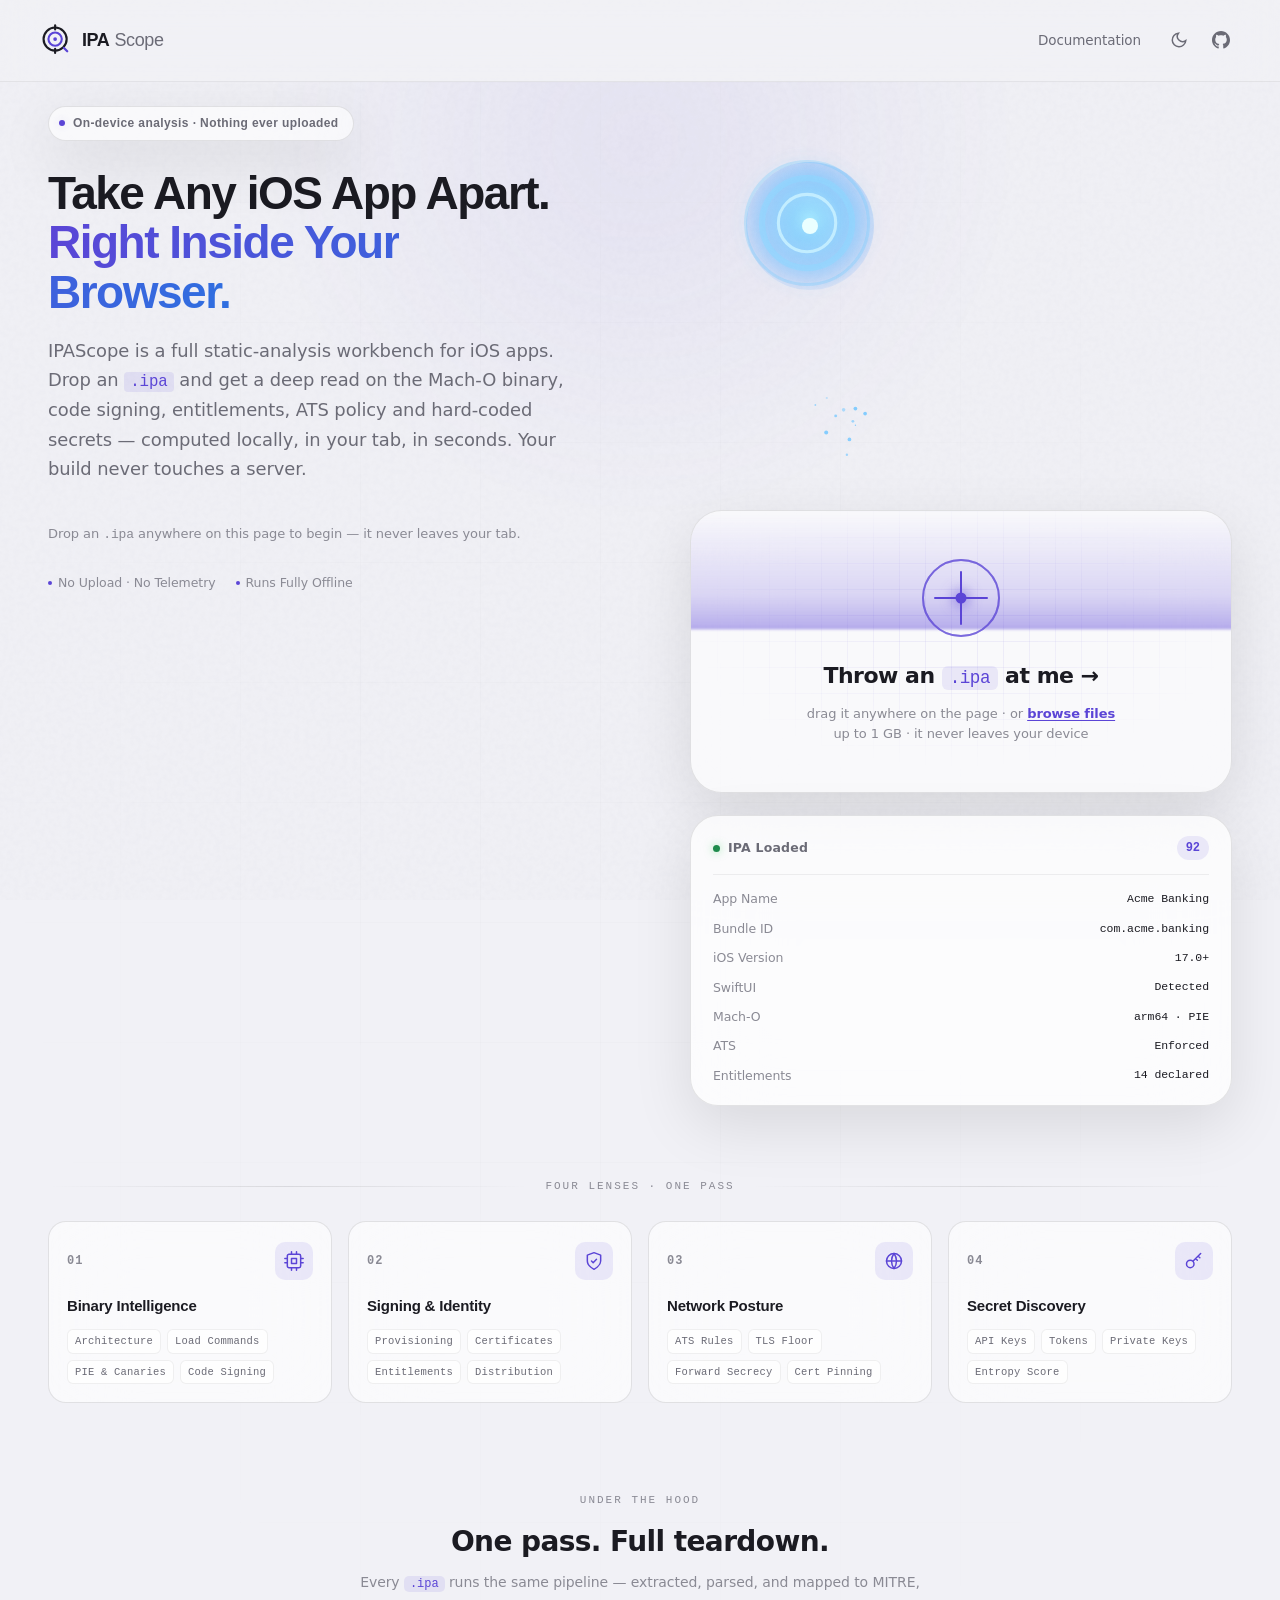
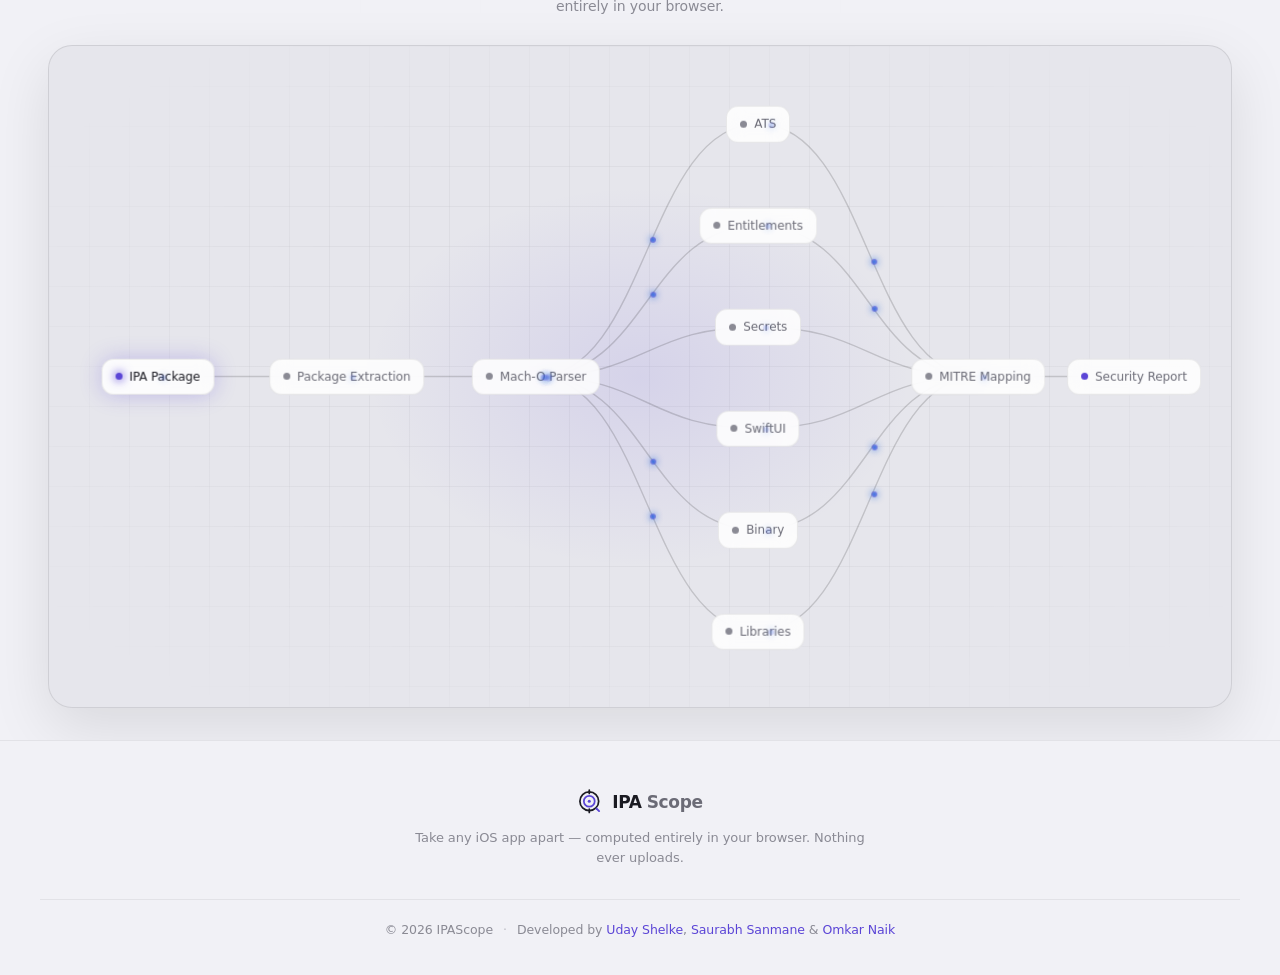
==== commit 4c22853e: "Add arc-reactor animation: SVG, particles, styles; inject hero markup" ====
--- a/index.html
+++ b/index.html
@@ -1,1821 +1,1826 @@
-<!DOCTYPE html>
-<html lang="en" data-theme="dark">
-<head>
-    <meta charset="UTF-8">
-    <meta name="viewport" content="width=device-width, initial-scale=1.0, viewport-fit=cover">
-    <meta name="color-scheme" content="dark light">
-    <title>IPAScope - iOS Static Security Analysis</title>
-    <meta name="description" content="iOS IPA static security scanner in your browser. Real Mach-O parsing, embedded provisioning &amp; entitlements, deep ATS analysis, entropy-aware secret detection, SARIF / JSON / CSV / PDF export. 100% client-side.">
-    <meta name="author" content="Uday Shelke">
-    <meta name="generator" content="IPAScope 0.4.0">
-    <meta name="theme-color" content="#F1F1F6" media="(prefers-color-scheme: light)">
-    <meta name="theme-color" content="#0B0B0F" media="(prefers-color-scheme: dark)">
-    <meta name="application-name" content="IPAScope">
-    <meta http-equiv="X-Content-Type-Options" content="nosniff">
-    <meta http-equiv="X-UA-Compatible" content="IE=edge">
-    <meta http-equiv="Content-Security-Policy" content="default-src 'self'; img-src 'self' data: blob:; style-src 'self' 'unsafe-inline' https://fonts.googleapis.com; font-src 'self' https://fonts.gstatic.com data:; script-src 'self' 'unsafe-inline' blob:; worker-src 'self' blob:; connect-src 'self'; frame-ancestors 'none'; base-uri 'self'; form-action 'self'">
-    <meta name="referrer" content="strict-origin-when-cross-origin">
-    <meta name="robots" content="index, follow, max-image-preview:large">
-
-    <meta property="og:title" content="IPAScope - iOS Static Security Analysis">
-    <meta property="og:description" content="iOS IPA static security scanner in your browser. Real Mach-O parsing, entitlements, ATS, entropy-aware secret detection. 100% client-side.">
-    <meta property="og:type" content="website">
-    <meta property="og:url" content="https://ipascope.com/">
-    <meta property="og:image" content="https://ipascope.com/icons/icon-512.svg">
-    <meta property="og:image:type" content="image/svg+xml">
-    <meta property="og:image:width" content="512">
-    <meta property="og:image:height" content="512">
-    <meta property="og:site_name" content="IPAScope">
-    <meta property="og:locale" content="en_US">
-
-    <meta name="twitter:card" content="summary_large_image">
-    <meta name="twitter:title" content="IPAScope - iOS Static Security Analysis">
-    <meta name="twitter:description" content="iOS IPA static security scanner in your browser. Mach-O + entitlements + ATS + entropy-aware secrets. 100% client-side.">
-    <meta name="twitter:image" content="https://ipascope.com/icons/icon-512.svg">
-
-    <link rel="canonical" href="https://ipascope.com/">
-    <link rel="icon" type="image/svg+xml" href="icons/icon-192.svg">
-    <link rel="preconnect" href="https://fonts.googleapis.com">
-    <link rel="preconnect" href="https://fonts.gstatic.com" crossorigin>
-    <link rel="preload" as="style" href="https://fonts.googleapis.com/css2?family=Inter:wght@400;500;600;700&family=JetBrains+Mono:wght@400;500&display=swap">
-    <link rel="stylesheet" href="https://fonts.googleapis.com/css2?family=Inter:wght@400;500;600;700&family=JetBrains+Mono:wght@400;500&display=swap">
-    <style>
-:root,
-[data-theme="dark"] {
-    --bg-primary: #09090B;
-    --bg-secondary: #131316;
-    --bg-tertiary: #1A1A1F;
-    --bg-card: rgba(255, 255, 255, 0.06);
-    --bg-elevated: rgba(255, 255, 255, 0.09);
-    --glass-blur: 44px;
-    --border-subtle: rgba(255, 255, 255, 0.06);
-    --border-default: rgba(255, 255, 255, 0.08);
-    --border-hover: rgba(255, 255, 255, 0.14);
-    --text-primary: #F8F8FA;
-    --text-secondary: #9EA4B0;
-    --text-muted: #6C7280;
-    --accent-primary: #7C5CFF;
-    --accent-secondary: #5FA8FF;
-    --accent-glow: rgba(124, 92, 255, 0.14);
-    --accent-subtle: rgba(124, 92, 255, 0.14);
-    --cyan: #3B82F6;
-    --green: #30D158;
-    --red: #FF453A;
-    --orange: #FF9F0A;
-    --code-bg: #0C0C10;
-    --focus: #7C5CFF;
-    --shadow-card: 0 25px 70px rgba(0,0,0,.22);
-    --shadow-elev: 0 30px 90px rgba(0,0,0,.32);
-    --radius-sm: 12px;
-    --radius-md: 18px;
-    --radius-lg: 28px;
-    --radius-xl: 32px;
-}
-
-[data-theme="light"] {
-    --bg-primary: #F1F1F6;
-    --bg-secondary: #E6E6EC;
-    --bg-tertiary: #FFFFFF;
-    --bg-card: rgba(255, 255, 255, 0.62);
-    --bg-elevated: rgba(255, 255, 255, 0.74);
-    --glass-blur: 44px;
-    --border-subtle: rgba(9, 9, 11, 0.06);
-    --border-default: rgba(9, 9, 11, 0.10);
-    --border-hover: rgba(9, 9, 11, 0.20);
-    --text-primary: #1B1B22;
-    --text-secondary: #6B6B76;
-    --text-muted: #8A8A94;
-    --accent-primary: #5B45D6;
-    --accent-secondary: #2F6FE0;
-    --accent-glow: rgba(91, 69, 214, 0.14);
-    --accent-subtle: rgba(91, 69, 214, 0.10);
-    --cyan: #2563EB;
-    --green: #1F8B4C;
-    --red: #D70015;
-    --orange: #C25A00;
-    --code-bg: #EAEAEF;
-    --focus: #5B45D6;
-    --shadow-card: 0 20px 60px rgba(0,0,0,.10);
-    --shadow-elev: 0 30px 80px rgba(0,0,0,.16);
-    --radius-sm: 12px;
-    --radius-md: 18px;
-    --radius-lg: 28px;
-    --radius-xl: 32px;
-}
-
-* { margin: 0; padding: 0; box-sizing: border-box; }
-html { font-size: 15px; scroll-behavior: smooth; }
-@media (prefers-reduced-motion: reduce) {
-    *, *::before, *::after { animation: none !important; transition: none !important; }
-    html { scroll-behavior: auto; }
-}
-body {
-    font-family: -apple-system, BlinkMacSystemFont, 'SF Pro Display', 'SF Pro Text', 'Inter', ui-sans-serif, system-ui, sans-serif;
-    background: var(--bg-primary);
-    color: var(--text-primary);
-    min-height: 100vh;
-    line-height: 1.55;
-    -webkit-font-smoothing: antialiased;
-    -moz-osx-font-smoothing: grayscale;
-    overflow-x: hidden;
-    letter-spacing: -0.005em;
-    position: relative;
-}
-body::before {
-    content: '';
-    position: fixed; inset: 0;
-    pointer-events: none; z-index: 1;
-    background-image: url("data:image/svg+xml,%3Csvg xmlns='http://www.w3.org/2000/svg' viewBox='0 0 200 200'%3E%3Cfilter id='n'%3E%3CfeTurbulence type='fractalNoise' baseFrequency='0.85' numOctaves='2' stitchTiles='stitch'/%3E%3CfeColorMatrix values='0 0 0 0 0.11 0 0 0 0 0.12 0 0 0 0 0.16 0 0 0 0.5 0'/%3E%3C/filter%3E%3Crect width='200' height='200' filter='url(%23n)'/%3E%3C/svg%3E");
-    opacity: 0.06;
-    mix-blend-mode: multiply;
-}
-[data-theme="dark"] body::before { mix-blend-mode: screen; opacity: 0.04; }
-.site-header, .hero, main, footer, .toast-container { position: relative; z-index: 2; }
-.mono { font-family: 'JetBrains Mono', ui-monospace, SFMono-Regular, Consolas, monospace; }
-.sr-only { position: absolute; width: 1px; height: 1px; padding: 0; margin: -1px; overflow: hidden; clip: rect(0,0,0,0); white-space: nowrap; border: 0; }
-.skip-link { position: absolute; left: -9999px; top: 8px; padding: 8px 12px; background: var(--accent-primary); color: white; border-radius: 6px; z-index: 1000; }
-.skip-link:focus { left: 12px; }
-
-:focus-visible {
-    outline: 2px solid var(--focus);
-    outline-offset: 2px;
-    border-radius: 4px;
-}
-
-button { font: inherit; color: inherit; }
-a { color: inherit; }
-
-.site-header {
-    position: sticky; top: 0; z-index: 100;
-    padding: 20px 40px;
-    background: rgba(9,9,11,.55);
-    backdrop-filter: blur(28px) saturate(180%);
-    -webkit-backdrop-filter: blur(28px) saturate(180%);
-    border-bottom: 1px solid var(--border-subtle);
-}
-[data-theme="light"] .site-header { background: rgba(242,242,244,.55); }
-.site-header-inner { max-width: 1400px; margin: 0 auto; display: flex; align-items: center; justify-content: space-between; gap: 12px; }
-.logo { display: inline-flex; align-items: center; gap: 10px; text-decoration: none; color: var(--text-primary); }
-.logo-icon { width: 32px; height: 32px; flex-shrink: 0; color: var(--text-primary); transition: transform 0.2s ease; }
-.logo:hover .logo-icon { transform: scale(1.06); }
-.logo-text { display: inline-flex; align-items: baseline; gap: 0; font-family: 'Inter', sans-serif; font-size: 18px; font-weight: 600; letter-spacing: -0.4px; line-height: 1; }
-.logo-prefix { color: var(--text-primary); }
-.logo-suffix { color: var(--text-secondary); font-weight: 500; margin-left: 5px; }
-
-.nav-links { display: flex; align-items: center; gap: 4px; }
-.nav-link {
-    display: inline-flex; align-items: center; gap: 6px;
-    padding: 9px 14px; font-size: 13.5px; font-weight: 500;
-    color: var(--text-secondary); background: transparent; border: 1px solid transparent;
-    border-radius: 10px; cursor: pointer; text-decoration: none;
-    transition: all 0.15s ease;
-}
-.nav-link:hover { color: var(--text-primary); background: var(--accent-subtle); }
-.nav-link.icon { padding: 9px; }
-.theme-light, .theme-dark { display: none; }
-[data-theme="light"] .theme-dark  { display: block; }
-[data-theme="dark"]  .theme-light { display: block; }
-
-.btn {
-    display: inline-flex; align-items: center; gap: 8px;
-    padding: 10px 18px; font-size: 13.5px; font-weight: 600;
-    border-radius: var(--radius-md); cursor: pointer; text-decoration: none;
-    border: 1px solid transparent; transition: all 0.15s ease;
-    background: transparent; color: var(--text-primary);
-    line-height: 1.2;
-}
-.btn-primary {
-    background: #F5F5F7;
-    color: #16161A;
-    box-shadow: 0 8px 26px rgba(0,0,0,.28), inset 0 1px 0 rgba(255,255,255,.6);
-}
-.btn-primary:hover { transform: translateY(-2px); box-shadow: 0 14px 40px rgba(0,0,0,.34), 0 0 0 1px var(--accent-subtle), inset 0 1px 0 rgba(255,255,255,.6); }
-[data-theme="light"] .btn-primary { background: #1B1B22; color: #F5F5F7; box-shadow: 0 8px 24px rgba(0,0,0,.18); }
-[data-theme="light"] .btn-primary:hover { box-shadow: 0 12px 32px rgba(0,0,0,.22), 0 0 0 1px var(--accent-subtle); }
-.btn-ghost {
-    background: var(--bg-card);
-    backdrop-filter: blur(var(--glass-blur));
-    -webkit-backdrop-filter: blur(var(--glass-blur));
-    border-color: var(--border-default);
-    box-shadow: var(--shadow-card);
-}
-.btn-ghost:hover { border-color: var(--border-hover); transform: translateY(-2px); }
-.btn-ghost.danger { color: var(--red); }
-.btn-ghost.danger:hover { background: rgba(196, 69, 69, 0.10); border-color: rgba(196, 69, 69, 0.4); }
-
-.hero {
-    position: relative; z-index: 2;
-    min-height: calc(100vh - 65px);
-    display: flex; flex-direction: column;
-    align-items: center; justify-content: flex-start;
-    padding: 24px 48px 32px;
-    overflow: hidden;
-}
-.mesh-bg { position: absolute; inset: 0; overflow: hidden; pointer-events: none; }
-.mesh-grid {
-    position: absolute; inset: 0;
-    background-image:
-        linear-gradient(rgba(255,255,255,0.025) 1px, transparent 1px),
-        linear-gradient(90deg, rgba(255,255,255,0.025) 1px, transparent 1px);
-    background-size: 120px 120px;
-    opacity: 0.4;
-    mask-image: radial-gradient(ellipse 80% 70% at 50% 30%, black 30%, transparent 75%);
-    -webkit-mask-image: radial-gradient(ellipse 80% 70% at 50% 30%, black 30%, transparent 75%);
-}
-[data-theme="light"] .mesh-grid {
-    background-image:
-        linear-gradient(rgba(9,9,11,0.03) 1px, transparent 1px),
-        linear-gradient(90deg, rgba(9,9,11,0.03) 1px, transparent 1px);
-}
-.hero-glow {
-    position: absolute;
-    width: 1100px; height: 1000px;
-    top: -340px; left: 50%;
-    transform: translateX(-50%);
-    border-radius: 50%;
-    background: radial-gradient(50% 55% at 50% 40%, var(--accent-glow) 0%, transparent 70%);
-    opacity: 0.5;
-    filter: blur(16px);
-    pointer-events: none;
-}
-
-.hero-inner {
-    position: relative;
-    max-width: 1400px; width: 100%;
-    display: grid; grid-template-columns: minmax(0, 1fr) minmax(0, 1fr);
-    gap: 100px;
-    align-items: start;
-}
-.hero-text { text-align: left; }
-.hero-visual { position: relative; }
-
-.hero-text > * { animation: fadeUp 0.6s cubic-bezier(0.22, 1, 0.36, 1) backwards; }
-.hero-text > *:nth-child(1) { animation-delay: 0.05s; }
-.hero-text > *:nth-child(2) { animation-delay: 0.12s; }
-.hero-text > *:nth-child(3) { animation-delay: 0.18s; }
-.hero-text > *:nth-child(4) { animation-delay: 0.24s; }
-.hero-text > *:nth-child(5) { animation-delay: 0.30s; }
-.hero-visual { animation: fadeUp 0.8s cubic-bezier(0.22, 1, 0.36, 1) 0.20s backwards; }
-.hero-feats-row { animation: fadeUp 0.6s cubic-bezier(0.22, 1, 0.36, 1) 0.45s backwards; }
-@keyframes fadeUp {
-    from { opacity: 0; transform: translateY(16px); }
-    to   { opacity: 1; transform: translateY(0); }
-}
-@media (prefers-reduced-motion: reduce) {
-    .hero-text > *, .hero-visual, .hero-feats-row { animation: none; }
-}
-
-.hero-tag {
-    display: inline-flex; align-items: center; gap: 8px;
-    font-family: 'Inter', sans-serif;
-    font-size: 12px; font-weight: 600;
-    letter-spacing: 0.4px;
-    color: var(--text-secondary);
-    padding: 7px 14px 7px 10px;
-    background: var(--bg-card);
-    backdrop-filter: blur(var(--glass-blur));
-    -webkit-backdrop-filter: blur(var(--glass-blur));
-    border: 1px solid var(--border-default);
-    border-radius: 100px;
-    margin-bottom: 28px;
-    box-shadow: var(--shadow-card);
-}
-.hero-tag-dot {
-    width: 6px; height: 6px;
-    border-radius: 50%;
-    background: var(--accent-primary);
-    box-shadow: 0 0 8px var(--accent-glow);
-    animation: tagPulse 2.4s ease-in-out infinite;
-}
-@keyframes tagPulse { 0%,100% { opacity: 1; } 50% { opacity: 0.45; } }
-
-.hero-title {
-    font-family: 'Inter', sans-serif;
-    font-size: clamp(30px, 3.6vw, 46px);
-    font-weight: 600;
-    letter-spacing: -1.5px;
-    line-height: 1.08;
-    margin-bottom: 18px;
-    color: var(--text-primary);
-}
-.hero-title-accent {
-    background: linear-gradient(105deg, var(--accent-primary) 0%, var(--accent-secondary) 100%);
-    -webkit-background-clip: text;
-    background-clip: text;
-    -webkit-text-fill-color: transparent;
-    color: var(--accent-primary);
-    animation: none;
-}
-.hero-subtitle {
-    font-size: clamp(16px, 1.4vw, 18px);
-    color: var(--text-secondary);
-    max-width: 520px;
-    margin: 0 0 40px;
-    line-height: 1.65;
-}
-.hero-subtitle code {
-    font-family: 'JetBrains Mono', monospace;
-    font-size: 0.88em;
-    padding: 1px 6px;
-    background: var(--accent-subtle);
-    color: var(--accent-primary);
-    border-radius: 4px;
-}
-.hero-cta { display: flex; flex-direction: column; align-items: flex-start; gap: 12px; margin-bottom: 28px; }
-.btn-lg { padding: 18px 26px; font-size: 15px; font-weight: 600; }
-.hero-cta-hint { display: block; font-size: 13px; color: var(--text-muted); margin-bottom: 28px; }
-
-.hero-checks { display: flex; gap: 20px; flex-wrap: wrap; }
-.hero-check { display: inline-flex; align-items: center; gap: 6px; font-size: 12.5px; color: var(--text-muted); }
-.hero-check-dot { width: 4px; height: 4px; border-radius: 50%; background: var(--accent-primary); }
-
-.hero-feats-row {
-    position: relative; z-index: 2;
-    max-width: 1400px; width: 100%;
-    margin: 72px auto 0;
-}
-.feats-eyebrow { display: flex; align-items: center; gap: 16px; margin-bottom: 26px; }
-.feats-eyebrow-line { flex: 1; height: 1px; background: linear-gradient(90deg, transparent, var(--border-default), transparent); }
-.feats-eyebrow-text {
-    font-family: 'JetBrains Mono', monospace;
-    font-size: 11px; letter-spacing: 2px; text-transform: uppercase;
-    color: var(--text-muted); white-space: nowrap;
-}
-.feats-grid { display: grid; grid-template-columns: repeat(4, 1fr); gap: 16px; }
-.feat-card {
-    position: relative; overflow: hidden;
-    background: var(--bg-card);
-    backdrop-filter: blur(var(--glass-blur)); -webkit-backdrop-filter: blur(var(--glass-blur));
-    border: 1px solid var(--border-default);
-    border-radius: var(--radius-md);
-    padding: 20px 18px 18px;
-    transition: transform 0.28s cubic-bezier(0.22, 1, 0.36, 1), border-color 0.28s ease, box-shadow 0.28s ease;
-}
-.feat-card::before {
-    content: ''; position: absolute; top: 0; left: -100%; right: 100%; height: 2px;
-    background: linear-gradient(90deg, transparent, var(--accent-primary), transparent);
-    transition: left 0.55s ease, right 0.55s ease;
-}
-.feat-card:hover {
-    transform: translateY(-4px);
-    border-color: color-mix(in srgb, var(--accent-primary) 45%, var(--border-default));
-    box-shadow: var(--shadow-elev);
-}
-.feat-card:hover::before { left: -20%; right: -20%; }
-.feat-card-top { display: flex; align-items: center; justify-content: space-between; margin-bottom: 14px; }
-.feat-card-num { font-family: 'JetBrains Mono', monospace; font-size: 12px; font-weight: 600; letter-spacing: 1px; color: var(--text-muted); }
-.feat-card-icon {
-    width: 38px; height: 38px; border-radius: 10px;
-    display: flex; align-items: center; justify-content: center;
-    color: var(--accent-primary); background: var(--accent-subtle);
-    transition: transform 0.28s ease;
-}
-.feat-card:hover .feat-card-icon { transform: scale(1.08) rotate(-4deg); }
-.feat-card-title { font-family: 'Inter', sans-serif; font-size: 15px; font-weight: 700; letter-spacing: -0.2px; color: var(--text-primary); margin: 0 0 12px; }
-.feat-card-tags { display: flex; flex-wrap: wrap; gap: 6px; }
-.feat-card-tags span {
-    font-family: 'JetBrains Mono', monospace;
-    font-size: 10.5px; letter-spacing: 0.2px;
-    color: var(--text-secondary);
-    background: var(--bg-elevated);
-    border: 1px solid var(--border-subtle);
-    border-radius: 6px; padding: 3px 7px;
-}
-
-/* ===== Analysis Pipeline visualization ===== */
-.pipeline-section { position: relative; z-index: 2; max-width: 1200px; width: 100%; margin: 84px auto 0; }
-.pipeline-head { text-align: center; margin-bottom: 28px; }
-.pipeline-eyebrow { font-family: 'JetBrains Mono', monospace; font-size: 11px; letter-spacing: 2px; text-transform: uppercase; color: var(--text-muted); }
-.pipeline-title { font-size: 28px; font-weight: 700; letter-spacing: -0.6px; margin: 10px 0 8px; color: var(--text-primary); }
-.pipeline-sub { font-size: 14px; color: var(--text-muted); max-width: 560px; margin: 0 auto; line-height: 1.6; }
-.pipeline-sub code { font-family: 'JetBrains Mono', monospace; font-size: 0.86em; padding: 1px 6px; background: var(--accent-subtle); color: var(--accent-primary); border-radius: 5px; }
-.pipeline-stage {
-    position: relative; width: 100%; aspect-ratio: 1000 / 560;
-    border: 1px solid var(--border-default); border-radius: 24px;
-    overflow: hidden; background: var(--bg-secondary); box-shadow: var(--shadow-card);
-}
-.pipeline-grid {
-    position: absolute; inset: 0; pointer-events: none;
-    background-image:
-        linear-gradient(rgba(255,255,255,0.035) 1px, transparent 1px),
-        linear-gradient(90deg, rgba(255,255,255,0.035) 1px, transparent 1px);
-    background-size: 40px 40px;
-    -webkit-mask-image: radial-gradient(ellipse 78% 78% at 50% 50%, black 42%, transparent 82%);
-    mask-image: radial-gradient(ellipse 78% 78% at 50% 50%, black 42%, transparent 82%);
-    opacity: 0.55;
-}
-.pipeline-glow {
-    position: absolute; left: 50%; top: 50%; width: 62%; height: 78%;
-    transform: translate(-50%, -50%);
-    background: radial-gradient(closest-side, color-mix(in srgb, var(--accent-primary) 12%, transparent), transparent 74%);
-    pointer-events: none;
-}
-.pipeline-svg { position: absolute; inset: 0; width: 100%; height: 100%; pointer-events: none; overflow: visible; }
-.pedge { stroke: rgba(255,255,255,0.10); stroke-width: 1.2; }
-.pipeline-nodes { position: absolute; inset: 0; pointer-events: none; }
-.pnode {
-    position: absolute; transform: translate(-50%, -50%);
-    display: flex; align-items: center; gap: 7px; padding: 8px 13px;
-    background: color-mix(in srgb, #171A20 78%, transparent);
-    backdrop-filter: blur(10px); -webkit-backdrop-filter: blur(10px);
-    border: 1px solid rgba(255,255,255,0.06); border-radius: 12px; white-space: nowrap;
-    transition: border-color 0.45s ease, box-shadow 0.45s ease, background 0.45s ease;
-}
-.pnode::before {
-    content: ''; position: absolute; inset: -1px; border-radius: 13px; pointer-events: none;
-    animation: pnodePulse 3.4s ease-in-out infinite;
-}
-@keyframes pnodePulse { 0%, 100% { box-shadow: 0 0 0 0 rgba(255,255,255,0.03); } 50% { box-shadow: 0 0 12px 1px rgba(255,255,255,0.05); } }
-.pnode-dot { width: 7px; height: 7px; border-radius: 50%; background: var(--text-muted); flex-shrink: 0; transition: background 0.45s ease, box-shadow 0.45s ease; }
-.pnode-label { font-size: 12px; font-weight: 500; color: var(--text-secondary); }
-.pnode-io { background: color-mix(in srgb, var(--accent-primary) 12%, transparent); border-color: color-mix(in srgb, var(--accent-primary) 28%, transparent); }
-.pnode-io .pnode-dot { background: var(--accent-primary); }
-.pnode.active { border-color: color-mix(in srgb, var(--accent-primary) 55%, transparent); box-shadow: 0 0 22px color-mix(in srgb, var(--accent-primary) 28%, transparent); background: color-mix(in srgb, var(--accent-primary) 14%, transparent); }
-.pnode.active .pnode-dot { background: var(--accent-primary); box-shadow: 0 0 8px 2px color-mix(in srgb, var(--accent-primary) 60%, transparent); }
-.pnode.active .pnode-label { color: var(--text-primary); }
-.pnode.done { border-color: color-mix(in srgb, var(--green) 42%, transparent); background: color-mix(in srgb, var(--green) 9%, transparent); }
-.pnode.done .pnode-dot { background: var(--green); box-shadow: 0 0 6px 1px color-mix(in srgb, var(--green) 50%, transparent); }
-.pnode.done .pnode-label { color: var(--text-secondary); }
-.pparticle {
-    position: absolute; top: 0; left: 0; width: 6px; height: 6px; border-radius: 50%;
-    background: radial-gradient(circle, color-mix(in srgb, var(--accent-secondary) 95%, transparent), color-mix(in srgb, var(--accent-primary) 60%, transparent));
-    box-shadow: 0 0 6px 1px color-mix(in srgb, var(--accent-secondary) 50%, transparent);
-    will-change: transform, opacity; pointer-events: none;
-}
-/* Light theme: dark lines/grid + light glass nodes so nothing disappears */
-[data-theme="light"] .pedge { stroke: rgba(9, 9, 11, 0.16); }
-[data-theme="light"] .pipeline-grid {
-    background-image:
-        linear-gradient(rgba(9,9,11,0.05) 1px, transparent 1px),
-        linear-gradient(90deg, rgba(9,9,11,0.05) 1px, transparent 1px);
-    opacity: 0.7;
-}
-[data-theme="light"] .pnode { background: rgba(255, 255, 255, 0.86); border-color: rgba(9, 9, 11, 0.08); }
-[data-theme="light"] .pnode::before { animation-name: pnodePulseLight; }
-@keyframes pnodePulseLight { 0%, 100% { box-shadow: 0 0 0 0 rgba(9,9,11,0.03); } 50% { box-shadow: 0 0 12px 1px rgba(9,9,11,0.07); } }
-@media (prefers-reduced-motion: reduce) { .pnode::before { animation: none; } }
-@media (max-width: 680px) {
-    .pipeline-section { margin-top: 56px; }
-    .pnode { padding: 6px 9px; gap: 5px; }
-    .pnode-label { font-size: 10px; }
-    .pipeline-title { font-size: 23px; }
-}
-
-@property --rotation-angle {
-    syntax: '<angle>';
-    inherits: false;
-    initial-value: 0deg;
-}
-.dropzone {
-    position: relative;
-    background: var(--bg-card);
-    backdrop-filter: blur(var(--glass-blur));
-    -webkit-backdrop-filter: blur(var(--glass-blur));
-    border: 1px solid var(--border-default);
-    border-radius: var(--radius-xl);
-    cursor: pointer; overflow: hidden;
-    transition: transform 0.25s cubic-bezier(0.22, 1, 0.36, 1), border-color 0.25s ease, box-shadow 0.25s ease;
-    box-shadow: var(--shadow-card);
-}
-.dropzone:hover, .dropzone:focus-visible { transform: translateY(-3px); border-color: var(--border-hover); box-shadow: var(--shadow-elev); }
-.dropzone.drag-over { transform: scale(1.008); border-color: var(--accent-primary); box-shadow: 0 0 0 1px var(--accent-primary), var(--shadow-elev); }
-.dropzone-body {
-    position: relative; z-index: 2;
-    padding: 48px 40px;
-    text-align: center;
-}
-/* Drifting reticle grid */
-.scanner-grid {
-    position: absolute; inset: 0; z-index: 0; pointer-events: none;
-    background-image:
-        linear-gradient(color-mix(in srgb, var(--accent-primary) 14%, transparent) 1px, transparent 1px),
-        linear-gradient(90deg, color-mix(in srgb, var(--accent-primary) 14%, transparent) 1px, transparent 1px);
-    background-size: 26px 26px;
-    mask-image: radial-gradient(ellipse 68% 68% at 50% 42%, black 18%, transparent 74%);
-    -webkit-mask-image: radial-gradient(ellipse 68% 68% at 50% 42%, black 18%, transparent 74%);
-    opacity: 0.5;
-    animation: scannerGridDrift 7s linear infinite;
-}
-@keyframes scannerGridDrift { to { background-position: 26px 26px; } }
-/* Radar scan sweep */
-.scanner-sweep {
-    position: absolute; left: -10%; right: -10%; top: 0; height: 42%; z-index: 1; pointer-events: none;
-    background: linear-gradient(to bottom, transparent, color-mix(in srgb, var(--accent-primary) 20%, transparent) 72%, color-mix(in srgb, var(--accent-primary) 42%, transparent));
-    border-bottom: 1.5px solid color-mix(in srgb, var(--accent-primary) 65%, transparent);
-    filter: blur(1.5px);
-    animation: scannerSweep 3.4s cubic-bezier(0.45, 0, 0.55, 1) infinite;
-}
-@keyframes scannerSweep {
-    0%   { transform: translateY(-110%); opacity: 0; }
-    12%  { opacity: 0.7; }
-    88%  { opacity: 0.7; }
-    100% { transform: translateY(260%); opacity: 0; }
-}
-/* Crosshair reticle */
-.scanner-reticle { position: relative; width: 78px; height: 78px; margin: 0 auto 22px; }
-.reticle-ring {
-    position: absolute; inset: 0; border-radius: 50%;
-    border: 2px solid color-mix(in srgb, var(--accent-primary) 55%, transparent);
-    animation: reticlePulse 2.6s ease-out infinite;
-}
-.reticle-ring-2 { animation-delay: 1.3s; }
-@keyframes reticlePulse {
-    0%   { transform: scale(0.5); opacity: 0; }
-    28%  { opacity: 0.9; }
-    100% { transform: scale(1.3); opacity: 0; }
-}
-.reticle-cross::before, .reticle-cross::after { content: ''; position: absolute; background: var(--accent-primary); border-radius: 2px; }
-.reticle-cross::before { left: 50%; top: 12px; bottom: 12px; width: 2px; transform: translateX(-50%); }
-.reticle-cross::after  { top: 50%; left: 12px; right: 12px; height: 2px; transform: translateY(-50%); }
-.reticle-dot {
-    position: absolute; left: 50%; top: 50%; width: 11px; height: 11px;
-    background: var(--accent-primary); border-radius: 50%;
-    transform: translate(-50%, -50%);
-    box-shadow: 0 0 14px 2px color-mix(in srgb, var(--accent-primary) 70%, transparent);
-    animation: reticleBlink 2.6s ease-in-out infinite;
-}
-@keyframes reticleBlink { 0%, 100% { opacity: 1; } 50% { opacity: 0.35; } }
-.dropzone:hover .scanner-sweep, .dropzone.drag-over .scanner-sweep { animation-duration: 1.5s; }
-.dropzone.drag-over .scanner-reticle { transform: scale(1.1); transition: transform 0.2s ease; }
-.dropzone-title { font-size: 22px; font-weight: 700; margin-bottom: 10px; letter-spacing: -0.5px; color: var(--text-primary); }
-.dropzone-title code {
-    font-family: 'JetBrains Mono', monospace;
-    font-size: 0.8em;
-    padding: 2px 8px;
-    background: var(--accent-subtle);
-    color: var(--accent-primary);
-    border-radius: 6px;
-    font-weight: 500;
-}
-.dropzone-browse { color: var(--accent-primary); font-weight: 600; text-decoration: underline; text-underline-offset: 2px; }
-.dropzone-desc { color: var(--text-muted); font-size: 13px; margin-top: 6px; line-height: 1.55; }
-@media (prefers-reduced-motion: reduce) {
-    .scanner-grid, .scanner-sweep, .reticle-ring, .reticle-dot { animation: none; }
-    .scanner-sweep { opacity: 0.4; top: 40%; }
-}
-
-/* Floating "IPA Loaded" glass summary panel (right side of hero) */
-.ipa-summary {
-    margin-top: 22px;
-    background: var(--bg-elevated);
-    backdrop-filter: blur(var(--glass-blur));
-    -webkit-backdrop-filter: blur(var(--glass-blur));
-    border: 1px solid var(--border-default);
-    border-radius: var(--radius-lg);
-    padding: 20px 22px;
-    box-shadow: var(--shadow-card);
-    position: relative;
-    overflow: hidden;
-    pointer-events: none;
-}
-.ipa-summary-head {
-    display: flex; align-items: center; gap: 8px;
-    margin-bottom: 14px;
-    padding-bottom: 14px;
-    border-bottom: 1px solid var(--border-subtle);
-}
-.ipa-summary-dot {
-    width: 7px; height: 7px; border-radius: 50%;
-    background: var(--green);
-    box-shadow: 0 0 8px rgba(48, 209, 88, 0.5);
-}
-.ipa-summary-label { flex: 1; font-size: 12.5px; font-weight: 600; color: var(--text-secondary); letter-spacing: 0.2px; }
-.ipa-summary-score {
-    font-family: 'JetBrains Mono', monospace;
-    font-size: 12px; font-weight: 700;
-    padding: 3px 9px;
-    background: var(--accent-subtle);
-    color: var(--accent-primary);
-    border-radius: 100px;
-}
-.ipa-summary-rows { display: flex; flex-direction: column; gap: 10px; }
-.ipa-summary-row {
-    display: flex; align-items: center; justify-content: space-between; gap: 12px;
-    font-size: 12.5px;
-}
-.ipa-summary-row span { color: var(--text-muted); }
-.ipa-summary-row strong {
-    font-family: 'JetBrains Mono', monospace;
-    font-size: 11.5px; font-weight: 500;
-    color: var(--text-primary);
-    text-align: right;
-}
-/* IPA Loaded — looping live-analysis reveal */
-.ipa-summary-row { border-radius: 6px; transition: background 0.4s ease; }
-.ipa-summary-row.flash { background: color-mix(in srgb, var(--accent-primary) 9%, transparent); }
-.ipa-summary-row strong { transition: opacity 0.4s ease, transform 0.4s cubic-bezier(0.22, 1, 0.36, 1); }
-.ipa-summary.scanning .ipa-summary-row strong { opacity: 0; transform: translateX(8px); }
-.ipa-summary.scanning .ipa-summary-row.shown strong { opacity: 1; transform: none; }
-.ipa-summary-score { transition: color 0.3s ease; }
-.ipa-summary-dot.scanning { background: var(--orange); box-shadow: 0 0 8px color-mix(in srgb, var(--orange) 55%, transparent); animation: ipaDotPulse 1s ease-in-out infinite; }
-@keyframes ipaDotPulse { 0%, 100% { opacity: 1; } 50% { opacity: 0.35; } }
-.ipa-summary.scanning::after {
-    content: ''; position: absolute; left: 0; right: 0; top: 0; height: 42%;
-    background: linear-gradient(to bottom, transparent, color-mix(in srgb, var(--accent-primary) 12%, transparent));
-    border-bottom: 1px solid color-mix(in srgb, var(--accent-primary) 40%, transparent);
-    pointer-events: none;
-    animation: ipaScan 2.2s cubic-bezier(0.45, 0, 0.55, 1) infinite;
-}
-@keyframes ipaScan { 0% { transform: translateY(-100%); opacity: 0; } 15% { opacity: 0.65; } 85% { opacity: 0.65; } 100% { transform: translateY(240%); opacity: 0; } }
-@media (prefers-reduced-motion: reduce) {
-    .ipa-summary.scanning::after { display: none; }
-    .ipa-summary-dot.scanning { animation: none; }
-}
-
-@media (max-width: 980px) {
-    .hero-inner { grid-template-columns: 1fr; gap: 40px; text-align: left; }
-    .hero-text { max-width: 600px; }
-    .feats-grid { grid-template-columns: repeat(2, 1fr); }
-}
-@media (max-width: 540px) {
-    .hero { padding: 100px 16px 48px; }
-    .feats-grid { grid-template-columns: 1fr; }
-}
-.file-input { display: none; }
-
-.site-footer { padding: 48px 24px 36px; border-top: 1px solid var(--border-subtle); background: transparent; position: relative; z-index: 2; }
-.site-footer-inner { max-width: 1200px; margin: 0 auto; display: flex; align-items: center; justify-content: center; gap: 32px; flex-wrap: wrap; }
-.footer-lead { display: flex; flex-direction: column; gap: 12px; max-width: 480px; margin: 0 auto; align-items: center; text-align: center; }
-.footer-logo { display: inline-flex; align-items: center; gap: 9px; text-decoration: none; }
-.footer-logo svg { width: 26px; height: 26px; color: var(--text-primary); flex-shrink: 0; }
-.footer-logo span { font-size: 17px; letter-spacing: -0.3px; }
-.footer-logo .logo-prefix { color: var(--text-primary); font-weight: 700; }
-.footer-logo .logo-suffix { color: var(--text-secondary); font-weight: 600; }
-.footer-tagline { margin: 0; font-size: 13px; line-height: 1.6; color: var(--text-muted); }
-.footer-links { display: flex; gap: 24px; flex-wrap: wrap; padding-top: 4px; }
-.footer-links a { font-size: 13px; color: var(--text-secondary); text-decoration: none; transition: color 0.2s ease; }
-.footer-links a:hover { color: var(--accent-primary); }
-.footer-bar { max-width: 1200px; margin: 30px auto 0; padding-top: 20px; border-top: 1px solid var(--border-subtle); display: flex; align-items: center; justify-content: center; gap: 10px; flex-wrap: wrap; font-size: 12.5px; color: var(--text-muted); }
-.footer-copy { color: var(--text-muted); }
-.footer-dot { opacity: 0.5; }
-.footer-bar a { color: var(--accent-primary); text-decoration: none; }
-.footer-bar a:hover { text-decoration: underline; }
-.footer-origin { max-width: 1200px; margin: 10px auto 0; font-size: 11.5px; color: var(--text-muted); text-align: center; }
-.footer-origin a { color: var(--accent-primary); text-decoration: none; }
-.footer-origin a:hover { text-decoration: underline; }
-.footer-badge { margin-left: auto; display: inline-flex; align-items: center; gap: 6px; font-family: 'JetBrains Mono', monospace; font-size: 11px; color: var(--text-secondary); background: var(--bg-card); border: 1px solid var(--border-subtle); border-radius: 999px; padding: 4px 11px; }
-.footer-badge::before { content: ''; width: 6px; height: 6px; border-radius: 50%; background: var(--green); }
-@media (max-width: 540px) { .footer-badge { margin-left: 0; } }
-
-.app-container { display: none; position: relative; z-index: 2; max-width: 1280px; margin: 0 auto; padding: 24px 16px 64px; }
-.app-container.active { display: block; }
-.app-header { display: flex; align-items: center; justify-content: space-between; gap: 20px; margin-bottom: 20px; padding: 22px 24px; background: var(--bg-card); border: 1px solid var(--border-default); border-radius: 24px; box-shadow: var(--shadow-card); flex-wrap: wrap; }
-.app-title { display: flex; align-items: center; gap: 16px; }
-.app-icon { width: 64px; height: 64px; background: var(--accent-primary); border-radius: 16px; display: flex; align-items: center; justify-content: center; overflow: hidden; flex-shrink: 0; box-shadow: inset 0 1px 0 rgba(255,255,255,.15); }
-.app-icon img { width: 100%; height: 100%; object-fit: cover; }
-.app-info h2 { font-size: 22px; font-weight: 700; margin-bottom: 2px; letter-spacing: -0.4px; }
-.app-info p { font-size: 12.5px; color: var(--text-muted); }
-.app-badges { display: flex; flex-wrap: wrap; gap: 6px; margin-top: 11px; }
-.app-badge { display: inline-flex; align-items: center; gap: 5px; font-size: 11.5px; font-weight: 500; color: var(--text-secondary); background: var(--bg-elevated); border: 1px solid var(--border-subtle); border-radius: 8px; padding: 3px 9px; }
-.app-badge svg { width: 13px; height: 13px; opacity: 0.75; flex-shrink: 0; }
-.app-badge.status { color: var(--green); border-color: color-mix(in srgb, var(--green) 32%, transparent); }
-.app-badge.status svg { opacity: 1; color: var(--green); }
-.app-actions { display: flex; gap: 8px; flex-wrap: wrap; align-items: center; }
-.export-menu { position: relative; }
-.export-dropdown {
-    position: absolute; top: calc(100% + 8px); right: 0;
-    min-width: 220px; padding: 6px;
-    background: var(--bg-elevated); backdrop-filter: blur(var(--glass-blur)); -webkit-backdrop-filter: blur(var(--glass-blur));
-    border: 1px solid var(--border-default);
-    border-radius: var(--radius-lg); box-shadow: var(--shadow-elev);
-    z-index: 50;
-}
-.export-dropdown[hidden] { display: none; }
-.export-item {
-    display: flex; flex-direction: column; gap: 2px;
-    width: 100%; padding: 10px 12px;
-    text-align: left; background: transparent;
-    border: none; font: inherit; color: var(--text-primary);
-    cursor: pointer; border-radius: var(--radius-sm);
-}
-.export-item:hover { background: var(--accent-subtle); }
-.export-item-name { font-size: 13.5px; font-weight: 600; }
-.export-item-desc { font-size: 11.5px; color: var(--text-muted); }
-
-/* Binary viewer */
-.binary-viewer { display: flex; flex-direction: column; height: 100%; min-height: 0; }
-.binary-toolbar { display: flex; align-items: center; gap: 12px; padding: 10px 12px; border-bottom: 1px solid var(--border-subtle); background: var(--bg-secondary); flex-wrap: wrap; }
-.binary-info { display: flex; gap: 6px; flex-wrap: wrap; }
-.binary-mode-tabs { display: flex; gap: 4px; margin-left: auto; }
-.view-tab { padding: 5px 14px; font-size: 12px; font-weight: 600; background: var(--bg-card); border: 1px solid var(--border-default); border-radius: 6px; color: var(--text-muted); cursor: pointer; }
-.view-tab:hover { color: var(--text-primary); border-color: var(--border-hover); }
-.view-tab.active { color: var(--cyan); background: var(--accent-subtle); border-color: var(--cyan); }
-.hex-controls, .hex-search-bar, .strings-controls, .strings-nav { display: flex; gap: 8px; align-items: center; padding: 8px 12px; border-bottom: 1px solid var(--border-subtle); background: var(--bg-tertiary); flex-wrap: wrap; }
-.hex-nav, .strings-nav-btn, .hex-search-btn, .hex-search-prev, .hex-search-next { padding: 5px 10px; background: var(--bg-card); border: 1px solid var(--border-default); border-radius: 5px; color: var(--text-secondary); font-size: 11px; cursor: pointer; font-family: inherit; }
-.hex-nav:hover:not(:disabled), .strings-nav-btn:hover:not(:disabled), .hex-search-btn:hover, .hex-search-prev:hover:not(:disabled), .hex-search-next:hover:not(:disabled) { color: var(--cyan); border-color: var(--cyan); background: var(--accent-subtle); }
-.hex-nav:disabled, .strings-nav-btn:disabled, .hex-search-prev:disabled, .hex-search-next:disabled { opacity: 0.35; cursor: not-allowed; }
-.hex-page-info, .strings-page-info { padding: 4px 8px; background: var(--bg-card); border-radius: 4px; font-size: 11px; color: var(--text-muted); font-family: 'JetBrains Mono', monospace; }
-.hex-goto, .hex-search, .strings-filter, .strings-minlen-input { padding: 5px 10px; background: var(--bg-card); border: 1px solid var(--border-default); border-radius: 5px; color: var(--text-primary); font-size: 11px; font-family: 'JetBrains Mono', monospace; }
-.hex-goto { width: 180px; }
-.hex-search { flex: 1; min-width: 200px; max-width: 320px; }
-.strings-filter { flex: 1; min-width: 180px; max-width: 360px; }
-.strings-minlen { display: flex; align-items: center; gap: 4px; font-size: 11px; color: var(--text-muted); }
-.strings-minlen-input { width: 56px; }
-.strings-count { font-size: 11px; color: var(--text-muted); margin-left: auto; }
-.hex-search-info { font-size: 11px; color: var(--cyan); background: var(--accent-subtle); padding: 3px 8px; border-radius: 4px; }
-.hex-search-info.muted { color: var(--text-muted); background: transparent; }
-.binary-body { flex: 1; overflow: auto; background: var(--code-bg); }
-.hex-table-header { display: grid; grid-template-columns: 90px 1fr 180px; padding: 8px 12px; background: var(--bg-secondary); border-bottom: 1px solid var(--border-default); font-size: 10px; font-weight: 700; color: var(--text-muted); text-transform: uppercase; letter-spacing: 0.5px; position: sticky; top: 0; }
-.hex-dump { padding: 4px 0; }
-.hex-line { display: grid; grid-template-columns: 90px 1fr 180px; gap: 10px; padding: 0 12px; font-size: 11px; height: 20px; line-height: 20px; }
-.hex-line:hover { background: var(--accent-subtle); }
-.hex-line.match { background: rgba(251, 146, 60, 0.08); }
-.hex-line.match:hover { background: rgba(251, 146, 60, 0.16); }
-.hex-offset { color: var(--accent-primary); }
-.hex-bytes { color: var(--text-secondary); white-space: pre; overflow: hidden; }
-.hex-ascii { color: var(--cyan); white-space: pre; border-left: 1px solid var(--border-subtle); padding-left: 10px; }
-.hex-hit { background: rgba(251, 146, 60, 0.4); color: var(--orange) !important; border-radius: 2px; font-weight: 600; }
-.strings-list { padding: 4px 0; }
-.string-entry { display: grid; grid-template-columns: 40px 90px 1fr; gap: 10px; padding: 4px 12px; align-items: center; cursor: pointer; background: transparent; border: none; width: 100%; text-align: left; font-family: inherit; font-size: 11px; }
-.string-entry:hover { background: var(--accent-subtle); }
-.string-entry:nth-child(even) { background: rgba(255,255,255,0.02); }
-[data-theme="light"] .string-entry:nth-child(even) { background: rgba(0,0,0,0.02); }
-.string-entry:nth-child(even):hover, .string-entry:hover { background: var(--accent-subtle); }
-.string-index { color: var(--text-muted); text-align: right; }
-.string-offset { color: var(--accent-primary); }
-.string-value { color: var(--text-primary); overflow: hidden; text-overflow: ellipsis; white-space: nowrap; }
-.image-info { display: flex; gap: 6px; justify-content: center; margin-bottom: 12px; }
-
-.tabs { display: flex; gap: 4px; margin-bottom: 20px; padding: 5px; background: var(--bg-card); backdrop-filter: blur(var(--glass-blur)); -webkit-backdrop-filter: blur(var(--glass-blur)); border-radius: var(--radius-lg); overflow-x: auto; scrollbar-width: thin; border: 1px solid var(--border-subtle); }
-.tabs::-webkit-scrollbar { height: 4px; }
-.tab {
-    display: inline-flex; align-items: center; gap: 7px;
-    padding: 10px 16px; font-size: 13.5px; font-weight: 500;
-    color: var(--text-secondary); background: transparent;
-    border: none; border-radius: var(--radius-sm); cursor: pointer;
-    white-space: nowrap; transition: all 0.15s ease;
-}
-.tab:hover { color: var(--text-primary); background: var(--bg-elevated); }
-.tab.active { color: var(--text-primary); background: var(--bg-elevated); box-shadow: var(--shadow-card); font-weight: 600; }
-.tab-badge { padding: 1px 7px; background: var(--red); color: white; font-size: 10px; font-weight: 700; border-radius: 100px; }
-.tab-badge.zero { background: var(--green); }
-.panel { display: none; }
-.panel.active { display: block; }
-
-.stats-grid { display: grid; grid-template-columns: repeat(auto-fit, minmax(180px, 1fr)); gap: 14px; margin-bottom: 20px; }
-.stat-card { background: var(--bg-card); backdrop-filter: blur(var(--glass-blur)); -webkit-backdrop-filter: blur(var(--glass-blur)); border: 1px solid var(--border-default); border-radius: var(--radius-lg); padding: 22px; box-shadow: var(--shadow-card); }
-.stat-card-header { display: flex; align-items: center; justify-content: space-between; margin-bottom: 12px; }
-.stat-card-label { font-size: 11px; color: var(--text-muted); text-transform: uppercase; letter-spacing: 0.8px; font-weight: 600; }
-.stat-card-value { font-size: 30px; font-weight: 700; margin-bottom: 4px; letter-spacing: -1px; color: var(--text-primary); }
-.stat-card-desc { font-size: 12.5px; color: var(--text-muted); }
-
-.score-card { display: flex; flex-direction: column; align-items: center; }
-.score-ring {
-    --score: 0;
-    width: 110px; height: 110px;
-    border-radius: 50%;
-    background: conic-gradient(var(--score-color, var(--accent-primary)) calc(var(--score) * 1%), var(--bg-elevated) 0);
-    display: flex; flex-direction: column; align-items: center; justify-content: center;
-    position: relative;
-    margin-top: 6px;
-}
-.score-ring::before { content: ''; position: absolute; inset: 8px; background: var(--bg-card); border-radius: 50%; }
-.score-value { position: relative; font-size: 30px; font-weight: 800; line-height: 1; }
-.score-max { position: relative; font-size: 11px; color: var(--text-muted); }
-.score-card.good  .score-ring { --score-color: var(--green); }
-.score-card.ok    .score-ring { --score-color: var(--cyan); }
-.score-card.meh   .score-ring { --score-color: var(--orange); }
-.score-card.bad   .score-ring { --score-color: var(--red); }
-.score-label { margin-top: 8px; font-size: 12px; font-weight: 600; text-transform: uppercase; letter-spacing: 0.6px; }
-.score-card.good .score-label { color: var(--green); }
-.score-card.ok   .score-label { color: var(--cyan); }
-.score-card.meh  .score-label { color: var(--orange); }
-.score-card.bad  .score-label { color: var(--red); }
-
-.findings-vertical { display: flex; flex-direction: column; gap: 6px; margin-top: 4px; }
-.finding-row {
-    display: flex; align-items: center; gap: 10px;
-    padding: 8px 12px; border-radius: 8px;
-    background: var(--bg-secondary); border: 1px solid transparent;
-    width: 100%; text-align: left; cursor: pointer;
-    font: inherit; color: inherit;
-}
-.finding-row:hover { border-color: var(--border-hover); }
-.finding-row .count { font-size: 18px; font-weight: 700; min-width: 28px; }
-.finding-row .label { font-size: 12px; color: var(--text-secondary); }
-.finding-row.high { background: rgba(251, 113, 133, 0.10); }
-.finding-row.high .count { color: var(--red); }
-.finding-row.warning { background: rgba(251, 146, 60, 0.10); }
-.finding-row.warning .count { color: var(--orange); }
-.finding-row.info { background: rgba(59, 130, 246, 0.10); }
-.finding-row.info .count { color: var(--cyan); }
-.finding-row.secure { background: rgba(148, 163, 184, 0.10); }
-.finding-row.secure .count { color: #94A3B8; }
-
-/* ===== Overview dashboard (redesigned) ===== */
-#overviewStats { display: flex; flex-direction: column; gap: 16px; }
-.score-panel {
-    display: grid; grid-template-columns: auto 1fr auto; align-items: center; gap: 32px;
-    background: var(--bg-card);
-    border: 1px solid var(--border-default);
-    border-radius: 24px;
-    padding: 28px 32px;
-    box-shadow: var(--shadow-card);
-}
-.score-ring-lg {
-    --score: 0; --score-color: var(--green);
-    width: 132px; height: 132px; border-radius: 50%;
-    background: conic-gradient(var(--score-color) calc(var(--score) * 1%), var(--border-subtle) 0);
-    display: flex; align-items: center; justify-content: center; position: relative;
-}
-.score-ring-lg::before { content: ''; position: absolute; inset: 10px; background: var(--bg-secondary); border-radius: 50%; }
-.score-ring-inner { position: relative; text-align: center; }
-.score-num { font-size: 40px; font-weight: 800; letter-spacing: -1.5px; color: var(--text-primary); line-height: 1; }
-.score-den { font-size: 11px; color: var(--text-muted); margin-top: 2px; }
-.score-panel.good .score-ring-lg { --score-color: var(--green); }
-.score-panel.ok   .score-ring-lg { --score-color: var(--cyan); }
-.score-panel.meh  .score-ring-lg { --score-color: var(--orange); }
-.score-panel.bad  .score-ring-lg { --score-color: var(--red); }
-.score-panel-mid { display: flex; flex-direction: column; gap: 6px; }
-.score-grade { font-size: 52px; font-weight: 800; letter-spacing: -2px; line-height: 1; color: var(--text-primary); }
-.score-panel.good .score-grade { color: var(--green); }
-.score-panel.ok   .score-grade { color: var(--cyan); }
-.score-panel.meh  .score-grade { color: var(--orange); }
-.score-panel.bad  .score-grade { color: var(--red); }
-.score-risk { font-size: 15px; font-weight: 600; color: var(--text-primary); }
-.score-sub { font-size: 12.5px; color: var(--text-muted); }
-.score-panel-right { min-width: 210px; }
-.risk-breakdown { display: flex; flex-direction: column; gap: 6px; }
-.risk-row {
-    display: flex; align-items: center; gap: 10px;
-    background: transparent; border: 1px solid var(--border-subtle);
-    border-radius: 12px; padding: 9px 13px; cursor: pointer; width: 100%; text-align: left;
-    transition: background 0.18s ease, border-color 0.18s ease;
-}
-.risk-row:hover { background: var(--bg-elevated); border-color: var(--border-hover); }
-.risk-dot { width: 8px; height: 8px; border-radius: 50%; flex-shrink: 0; }
-.risk-row.high .risk-dot { background: var(--red); }
-.risk-row.warning .risk-dot { background: var(--orange); }
-.risk-row.info .risk-dot { background: var(--cyan); }
-.risk-row.secure .risk-dot { background: #94A3B8; }
-.risk-name { font-size: 13px; color: var(--text-secondary); flex: 1; }
-.risk-count { font-size: 15px; font-weight: 700; color: var(--text-primary); font-variant-numeric: tabular-nums; }
-.metric-row { display: grid; grid-template-columns: repeat(auto-fit, minmax(158px, 1fr)); gap: 12px; }
-.metric-card {
-    background: var(--bg-card); border: 1px solid var(--border-default);
-    border-radius: 20px; padding: 20px;
-    display: flex; flex-direction: column; gap: 3px;
-    transition: border-color 0.2s ease, transform 0.2s ease;
-}
-.metric-card:hover { border-color: var(--border-hover); transform: translateY(-2px); }
-.metric-ic {
-    width: 40px; height: 40px; border-radius: 12px;
-    display: flex; align-items: center; justify-content: center;
-    color: var(--accent-primary); background: var(--accent-subtle); margin-bottom: 12px;
-}
-.metric-num { font-size: 30px; font-weight: 700; letter-spacing: -1px; color: var(--text-primary); line-height: 1.1; font-variant-numeric: tabular-nums; }
-.metric-title { font-size: 13.5px; font-weight: 600; color: var(--text-primary); }
-.metric-sub { font-size: 12px; color: var(--text-muted); }
-@media (max-width: 760px) {
-    .score-panel { grid-template-columns: 1fr; justify-items: center; text-align: center; gap: 22px; }
-    .score-panel-right { width: 100%; min-width: 0; }
-    .score-panel-mid { align-items: center; }
-}
-/* Grouped detail cards (Application details) */
-.detail-groups { display: grid; grid-template-columns: repeat(auto-fit, minmax(280px, 1fr)); gap: 14px; }
-.detail-group { background: var(--bg-card); border: 1px solid var(--border-default); border-radius: 18px; overflow: hidden; }
-.detail-group.full { grid-column: 1 / -1; }
-.detail-group-head { list-style: none; cursor: pointer; padding: 15px 18px; font-size: 13px; font-weight: 600; color: var(--text-primary); display: flex; align-items: center; justify-content: space-between; }
-.detail-group-head::-webkit-details-marker { display: none; }
-.detail-group-head::after { content: '⌄'; color: var(--text-muted); font-size: 15px; line-height: 1; transition: transform 0.2s ease; }
-.detail-group[open] .detail-group-head::after { transform: rotate(180deg); }
-.detail-group-body { padding: 2px 18px 12px; }
-.detail-row { display: flex; align-items: center; justify-content: space-between; gap: 16px; padding: 9px 0; border-top: 1px solid var(--border-subtle); }
-.detail-row:first-child { border-top: none; }
-.detail-row.col { flex-direction: column; align-items: flex-start; gap: 5px; }
-.detail-k { font-size: 12.5px; color: var(--text-muted); }
-.detail-v { font-size: 13px; color: var(--text-primary); font-weight: 500; text-align: right; word-break: break-word; }
-.detail-v.hash { font-size: 11px; word-break: break-all; text-align: left; color: var(--text-secondary); }
-.detail-chip { font-size: 11.5px; font-weight: 600; padding: 3px 10px; border-radius: 999px; white-space: nowrap; }
-.detail-chip.ok { color: var(--green); background: color-mix(in srgb, var(--green) 14%, transparent); }
-.detail-chip.no { color: var(--red); background: color-mix(in srgb, var(--red) 14%, transparent); }
-.detail-chip.neutral { color: var(--text-secondary); background: var(--bg-elevated); }
-/* Quick actions */
-.quick-actions { display: grid; grid-template-columns: repeat(auto-fit, minmax(170px, 1fr)); gap: 12px; margin-bottom: 20px; }
-.qa-tile { display: flex; flex-direction: column; align-items: flex-start; gap: 3px; background: var(--bg-card); border: 1px solid var(--border-default); border-radius: 18px; padding: 18px; cursor: pointer; text-align: left; transition: border-color 0.2s ease, transform 0.2s ease, background 0.2s ease; }
-.qa-tile:hover { border-color: color-mix(in srgb, var(--accent-primary) 45%, var(--border-default)); transform: translateY(-2px); background: var(--bg-elevated); }
-.qa-tile-ic { width: 40px; height: 40px; border-radius: 12px; display: flex; align-items: center; justify-content: center; color: var(--accent-primary); background: var(--accent-subtle); margin-bottom: 10px; }
-.qa-tile-title { font-size: 14px; font-weight: 600; color: var(--text-primary); }
-.qa-tile-sub { font-size: 11.5px; color: var(--text-muted); }
-/* Recent findings summary */
-.section-link { margin-left: auto; background: none; border: none; color: var(--accent-primary); font-size: 12.5px; font-weight: 600; cursor: pointer; padding: 0; }
-.section-link:hover { text-decoration: underline; }
-.recent-list { display: flex; flex-direction: column; gap: 2px; }
-.recent-row { display: flex; align-items: center; gap: 12px; padding: 11px 12px; border-radius: 12px; cursor: pointer; border: 1px solid transparent; transition: background 0.16s ease, border-color 0.16s ease; text-align: left; width: 100%; background: none; }
-.recent-row:hover { background: var(--bg-elevated); border-color: var(--border-subtle); }
-.recent-dot { width: 9px; height: 9px; border-radius: 50%; flex-shrink: 0; }
-.recent-dot.high { background: var(--red); }
-.recent-dot.warning { background: var(--orange); }
-.recent-dot.info { background: var(--cyan); }
-.recent-dot.secure { background: #94A3B8; }
-.recent-title { flex: 1; font-size: 13px; color: var(--text-primary); font-weight: 500; overflow: hidden; text-overflow: ellipsis; white-space: nowrap; }
-.recent-sev { font-size: 10.5px; font-weight: 700; letter-spacing: 0.4px; text-transform: uppercase; padding: 3px 8px; border-radius: 6px; flex-shrink: 0; }
-.recent-sev.high { color: var(--red); background: color-mix(in srgb, var(--red) 14%, transparent); }
-.recent-sev.warning { color: var(--orange); background: color-mix(in srgb, var(--orange) 14%, transparent); }
-.recent-sev.info { color: var(--cyan); background: color-mix(in srgb, var(--cyan) 14%, transparent); }
-.recent-sev.secure { color: #94A3B8; background: rgba(148, 163, 184, 0.14); }
-
-.results-section { background: var(--bg-card); backdrop-filter: blur(var(--glass-blur)); -webkit-backdrop-filter: blur(var(--glass-blur)); border: 1px solid var(--border-default); border-radius: var(--radius-lg); overflow: hidden; margin-bottom: 16px; box-shadow: var(--shadow-card); }
-.results-header { padding: 16px 20px; background: var(--bg-card); border-bottom: 1px solid var(--border-subtle); display: flex; align-items: center; gap: 10px; font-size: 14px; font-weight: 600; }
-.results-header svg { color: var(--accent-primary); }
-.results-header-sub { margin-left: auto; font-size: 12px; color: var(--text-muted); font-weight: 500; }
-.results-body { padding: 20px; }
-
-.info-grid { display: grid; grid-template-columns: repeat(auto-fit, minmax(220px, 1fr)); gap: 10px; }
-.info-item { background: var(--bg-tertiary); padding: 12px 14px; border-radius: 8px; }
-.info-item.full { grid-column: 1 / -1; }
-.info-item label { font-size: 10px; color: var(--text-muted); text-transform: uppercase; letter-spacing: 0.5px; display: block; margin-bottom: 4px; }
-.info-item .value { font-size: 13px; font-family: 'JetBrains Mono', monospace; word-break: break-all; color: var(--text-primary); }
-.info-item .value.hash { font-size: 11px; line-height: 1.5; }
-.info-item .value.good { color: var(--green); }
-.info-item .value.warn { color: var(--orange); }
-.info-item .value.bad  { color: var(--red); }
-
-.permissions-grid { display: grid; grid-template-columns: repeat(auto-fill, minmax(280px, 1fr)); gap: 10px; }
-.permission-item { background: var(--bg-tertiary); border: 1px solid var(--border-subtle); border-radius: var(--radius-md); padding: 14px; }
-.permission-name { font-weight: 600; font-size: 14px; }
-.permission-key { margin: 8px 0; }
-.permission-key code { font-family: 'JetBrains Mono', monospace; font-size: 11px; color: var(--cyan); background: var(--bg-card); padding: 3px 8px; border-radius: 4px; }
-.permission-reason { font-size: 12px; background: var(--bg-card); padding: 9px 12px; border-radius: 10px; border: 1px solid var(--border-subtle); }
-.reason-label { display: block; font-size: 10px; color: var(--text-muted); text-transform: uppercase; letter-spacing: 0.5px; margin-bottom: 4px; }
-.reason-text { color: var(--text-secondary); font-style: italic; }
-
-.scheme-tag { display: inline-block; margin: 3px; padding: 5px 10px; background: var(--bg-elevated); border: 1px solid var(--border-subtle); border-radius: 6px; font-size: 12px; font-family: 'JetBrains Mono', monospace; color: var(--cyan); }
-.tracker-group { margin-bottom: 12px; }
-.tracker-cat { font-size: 10px; text-transform: uppercase; letter-spacing: 0.5px; color: var(--text-muted); margin-bottom: 6px; }
-.tracker-row { display: flex; flex-wrap: wrap; gap: 6px; }
-.tracker-tag { display: inline-block; padding: 5px 10px; background: rgba(251, 146, 60, 0.12); border: 1px solid rgba(251, 146, 60, 0.25); color: var(--orange); border-radius: 6px; font-size: 12px; font-weight: 500; }
-
-/* Findings */
-.findings-toolbar { display: flex; flex-direction: column; gap: 10px; margin-bottom: 12px; }
-.filter-bar { display: flex; gap: 6px; flex-wrap: wrap; }
-.filter-btn { padding: 7px 14px; font-size: 12px; font-weight: 500; background: var(--bg-elevated); color: var(--text-secondary); border: 1px solid var(--border-default); border-radius: 7px; cursor: pointer; transition: all 0.15s; }
-.filter-btn:hover { border-color: var(--border-hover); color: var(--text-primary); }
-.filter-btn.active { background: var(--accent-subtle); border-color: var(--accent-primary); color: var(--accent-primary); }
-.findings-controls { display: flex; gap: 10px; align-items: center; flex-wrap: wrap; }
-.search-wrap { flex: 1; min-width: 180px; }
-.search-wrap input { width: 100%; padding: 8px 12px; background: var(--bg-elevated); border: 1px solid var(--border-default); border-radius: 7px; color: var(--text-primary); font-size: 13px; }
-.search-wrap input:focus { outline: none; border-color: var(--accent-primary); }
-.sort-wrap, .conf-wrap { display: flex; align-items: center; gap: 6px; font-size: 12px; color: var(--text-muted); }
-.sort-wrap select { padding: 7px 10px; background: var(--bg-elevated); border: 1px solid var(--border-default); border-radius: 6px; color: var(--text-primary); font: inherit; font-size: 12px; }
-.conf-wrap input[type="range"] { width: 110px; }
-.conf-wrap span { white-space: nowrap; }
-.bulk-actions { display: flex; gap: 6px; margin-left: auto; }
-.bulk-btn { padding: 6px 12px; font-size: 12px; background: var(--bg-elevated); color: var(--text-secondary); border: 1px solid var(--border-default); border-radius: 6px; cursor: pointer; font: inherit; font-size: 12px; font-weight: 500; }
-.bulk-btn:hover { color: var(--text-primary); border-color: var(--border-hover); }
-
-.finding-card { background: var(--bg-card); backdrop-filter: blur(var(--glass-blur)); -webkit-backdrop-filter: blur(var(--glass-blur)); border: 1px solid var(--border-default); border-radius: 18px; margin-bottom: 14px; overflow: hidden; box-shadow: var(--shadow-card); }
-.finding-header {
-    display: flex; align-items: center; gap: 12px;
-    padding: 17px 20px; cursor: pointer;
-    background: transparent; border: none; width: 100%; text-align: left;
-}
-.finding-header:hover { background: rgba(255,255,255,0.02); }
-[data-theme="light"] .finding-header:hover { background: rgba(0,0,0,0.02); }
-.severity-badge { padding: 3px 10px; border-radius: 100px; font-size: 10px; font-weight: 700; text-transform: uppercase; letter-spacing: 0.5px; flex-shrink: 0; }
-.severity-badge.high    { background: rgba(251, 113, 133, 0.15); color: var(--red); }
-.severity-badge.warning { background: rgba(251, 146, 60, 0.15); color: var(--orange); }
-.severity-badge.info    { background: rgba(59, 130, 246, 0.15); color: var(--cyan); }
-.severity-badge.secure  { background: rgba(148, 163, 184, 0.15); color: #94A3B8; }
-.finding-title { flex: 1; font-weight: 600; font-size: 14px; min-width: 0; overflow: hidden; text-overflow: ellipsis; white-space: nowrap; }
-.confidence-pill { padding: 2px 8px; border-radius: 100px; font-size: 10px; font-weight: 700; }
-.confidence-pill.high    { background: rgba(52, 211, 153, 0.15); color: var(--green); }
-.confidence-pill.medium  { background: rgba(59, 130, 246, 0.15); color: var(--cyan); }
-.confidence-pill.low     { background: rgba(251, 146, 60, 0.15); color: var(--orange); }
-.confidence-pill.noise   { background: rgba(255, 255, 255, 0.08); color: var(--text-muted); }
-.instance-count { padding: 3px 8px; background: rgba(255,255,255,0.06); border-radius: 100px; font-size: 11px; color: var(--text-secondary); }
-[data-theme="light"] .instance-count { background: rgba(0,0,0,0.06); }
-.finding-toggle { color: var(--text-muted); }
-.finding-header[aria-expanded="true"] .finding-toggle { transform: rotate(180deg); }
-.finding-body { padding: 0 16px 16px; border-top: 1px solid var(--border-subtle); }
-.finding-body[hidden] { display: none; }
-.finding-description { padding: 12px 0; color: var(--text-secondary); font-size: 13px; line-height: 1.6; }
-.finding-meta { display: flex; flex-wrap: wrap; gap: 6px; margin-bottom: 12px; }
-.meta-tag { background: var(--accent-subtle); color: var(--accent-primary); padding: 3px 8px; border-radius: 5px; font-size: 11px; font-weight: 600; font-family: 'JetBrains Mono', monospace; text-decoration: none; }
-.meta-tag.category { background: rgba(255,255,255,0.05); color: var(--text-secondary); }
-.meta-tag.mitre { background: rgba(255, 159, 10, 0.12); color: var(--orange); }
-.meta-tag.mitre.mitigates { background: rgba(48, 209, 88, 0.12); color: var(--green); }
-.meta-tag.mitre a { color: inherit; text-decoration: underline; text-decoration-color: currentColor; text-underline-offset: 2px; }
-.meta-tag.mitre a:hover { opacity: 0.8; }
-.instances-header { font-size: 11px; font-weight: 600; color: var(--text-muted); text-transform: uppercase; letter-spacing: 0.5px; margin-bottom: 10px; }
-.instances-list { max-height: 400px; overflow-y: auto; }
-.instance-item { background: var(--code-bg); border: 1px solid var(--border-subtle); border-radius: 8px; padding: 12px; margin-bottom: 8px; }
-.instance-header { display: flex; align-items: center; gap: 8px; margin-bottom: 8px; flex-wrap: wrap; }
-.instance-number { background: var(--accent-primary); color: #1D1200; padding: 2px 7px; border-radius: 100px; font-size: 10px; font-weight: 700; }
-.instance-file { color: var(--cyan); font-family: 'JetBrains Mono', monospace; font-size: 11px; background: transparent; border: none; cursor: pointer; padding: 2px 6px; border-radius: 4px; text-align: left; }
-.instance-file:hover { background: rgba(59, 130, 246, 0.10); text-decoration: underline; }
-.instance-offset { color: var(--orange); font-size: 10px; font-family: 'JetBrains Mono', monospace; background: rgba(251, 146, 60, 0.10); padding: 2px 6px; border-radius: 4px; }
-.confidence-badge, .entropy-badge { font-size: 10px; padding: 2px 6px; border-radius: 4px; font-family: 'JetBrains Mono', monospace; }
-.confidence-badge.high    { background: rgba(52, 211, 153, 0.12); color: var(--green); }
-.confidence-badge.medium  { background: rgba(59, 130, 246, 0.12); color: var(--cyan); }
-.confidence-badge.low     { background: rgba(251, 146, 60, 0.12); color: var(--orange); }
-.confidence-badge.noise   { background: rgba(255, 255, 255, 0.05); color: var(--text-muted); }
-.entropy-badge { background: var(--accent-subtle); color: var(--accent-primary); }
-.instance-match { margin-bottom: 8px; display: flex; align-items: flex-start; gap: 6px; flex-wrap: wrap; }
-.instance-match code { background: rgba(251, 146, 60, 0.12); color: var(--orange); padding: 3px 6px; border-radius: 4px; font-size: 11px; font-family: 'JetBrains Mono', monospace; word-break: break-all; flex: 1; min-width: 0; }
-.copy-btn { padding: 2px 7px; font-size: 12px; line-height: 1.2; background: transparent; color: var(--text-muted); border: 1px solid var(--border-default); border-radius: 4px; cursor: pointer; font-family: inherit; flex-shrink: 0; }
-.copy-btn:hover { color: var(--cyan); border-color: var(--cyan); background: var(--accent-subtle); }
-.copy-btn.copied { color: var(--green); border-color: rgba(52, 211, 153, 0.4); background: rgba(52, 211, 153, 0.1); }
-.instance-snippet { background: rgba(0,0,0,0.25); padding: 10px; border-radius: 6px; font-family: 'JetBrains Mono', monospace; font-size: 11px; line-height: 1.6; overflow-x: auto; white-space: pre; color: var(--text-secondary); }
-[data-theme="light"] .instance-snippet { background: rgba(0,0,0,0.04); }
-
-.findings-pager { display: flex; gap: 6px; align-items: center; justify-content: center; padding: 12px; }
-.pager-btn { padding: 6px 12px; background: var(--bg-elevated); border: 1px solid var(--border-default); border-radius: 6px; color: var(--text-secondary); font-size: 12px; cursor: pointer; }
-.pager-btn:hover:not(:disabled) { color: var(--text-primary); border-color: var(--border-hover); }
-.pager-btn:disabled { opacity: 0.4; cursor: not-allowed; }
-.pager-info { font-size: 12px; color: var(--text-muted); padding: 0 8px; }
-
-/* Binary panel */
-.checksec-grid { display: grid; grid-template-columns: repeat(auto-fit, minmax(230px, 1fr)); gap: 12px; }
-.checksec-item { display: flex; align-items: center; gap: 13px; padding: 16px; background: var(--bg-card); border: 1px solid var(--border-default); border-radius: 16px; transition: border-color 0.2s ease, transform 0.2s ease; }
-.checksec-item:hover { transform: translateY(-2px); border-color: var(--border-hover); }
-.checksec-status { width: 36px; height: 36px; border-radius: 11px; display: flex; align-items: center; justify-content: center; font-size: 17px; font-weight: 700; flex-shrink: 0; }
-.checksec-item.pass .checksec-status { background: color-mix(in srgb, var(--green) 15%, transparent); color: var(--green); }
-.checksec-item.fail .checksec-status { background: color-mix(in srgb, var(--red) 15%, transparent); color: var(--red); }
-.checksec-name { font-weight: 600; font-size: 13.5px; color: var(--text-primary); }
-.checksec-desc { font-size: 11.5px; color: var(--text-muted); margin-top: 2px; line-height: 1.4; }
-
-.macho-slice { margin-bottom: 24px; }
-.macho-header { display: flex; gap: 6px; flex-wrap: wrap; margin-bottom: 12px; }
-.info-badge { padding: 4px 9px; background: var(--accent-subtle); color: var(--accent-primary); border-radius: 5px; font-size: 11px; font-weight: 600; font-family: 'JetBrains Mono', monospace; }
-.info-badge.format { background: linear-gradient(135deg, var(--accent-subtle), rgba(255, 255, 255, 0.04)); }
-.macho-section { margin-bottom: 16px; }
-.macho-section h4 { font-size: 12px; font-weight: 600; color: var(--text-muted); text-transform: uppercase; letter-spacing: 0.5px; margin-bottom: 8px; }
-.macho-section .libraries-list, .macho-section .segments-table-wrap { max-height: 320px; overflow: auto; border-radius: 8px; }
-.segments-table, .ats-table, .ent-table {
-    width: 100%; border-collapse: collapse; font-size: 12px;
-    background: var(--bg-tertiary); border-radius: 8px; overflow: hidden;
-}
-.segments-table th, .ats-table th, .ent-table th { text-align: left; padding: 8px 12px; background: var(--bg-secondary); font-weight: 600; font-size: 11px; text-transform: uppercase; letter-spacing: 0.5px; color: var(--text-muted); border-bottom: 1px solid var(--border-subtle); position: sticky; top: 0; z-index: 1; }
-.segments-table td, .ats-table td, .ent-table td { padding: 8px 12px; border-bottom: 1px solid var(--border-subtle); vertical-align: top; }
-.segments-table tr:last-child td, .ats-table tr:last-child td, .ent-table tr:last-child td { border-bottom: none; }
-.ent-table { table-layout: fixed; }
-.ent-table th:nth-child(1), .ent-table td:nth-child(1) { width: 38%; }
-.ent-table th:nth-child(2), .ent-table td:nth-child(2) { width: 42%; }
-.ent-table th:nth-child(3), .ent-table td:nth-child(3) { width: 20%; }
-.ent-table td { word-break: break-all; overflow-wrap: anywhere; }
-.libraries-list { max-height: 280px; overflow-y: auto; background: var(--bg-tertiary); border-radius: 8px; padding: 8px; }
-.library-item { padding: 5px 10px; font-size: 12px; color: var(--text-secondary); border-bottom: 1px solid var(--border-subtle); }
-.library-item:last-child { border-bottom: none; }
-
-/* Entitlements / Provisioning */
-.prov-summary { margin-bottom: 16px; }
-.prov-headline { display: flex; align-items: center; gap: 12px; margin-bottom: 12px; flex-wrap: wrap; }
-.prov-name { font-size: 16px; font-weight: 700; }
-.prov-dist { padding: 4px 10px; border-radius: 100px; font-size: 11px; font-weight: 600; text-transform: uppercase; letter-spacing: 0.5px; }
-.prov-dist.badge-development { background: rgba(251, 113, 133, 0.15); color: var(--red); }
-.prov-dist.badge-ad-hoc      { background: rgba(251, 146, 60, 0.15); color: var(--orange); }
-.prov-dist.badge-enterprise  { background: rgba(251, 146, 60, 0.15); color: var(--orange); }
-.prov-dist.badge-app-store   { background: rgba(52, 211, 153, 0.15); color: var(--green); }
-.prov-dist.badge-unknown     { background: rgba(255,255,255,0.06); color: var(--text-muted); }
-
-.cert-list h4 { font-size: 12px; font-weight: 600; color: var(--text-muted); text-transform: uppercase; letter-spacing: 0.5px; margin-bottom: 8px; }
-.cert-item { background: var(--bg-tertiary); padding: 10px 12px; border-radius: 8px; margin-bottom: 6px; }
-.cert-cn { font-weight: 600; font-size: 13px; margin-bottom: 2px; }
-.cert-meta { font-size: 11px; color: var(--text-muted); display: flex; gap: 12px; flex-wrap: wrap; }
-
-.ent-summary h4 { font-size: 12px; font-weight: 600; color: var(--text-muted); text-transform: uppercase; letter-spacing: 0.5px; margin-bottom: 8px; }
-.ent-table tr.risk-high  td:first-child::before { content: '⚠ '; color: var(--red); }
-.ent-table tr.risk-warn  td:first-child::before { content: '! '; color: var(--orange); }
-.ent-table td { vertical-align: top; font-family: 'JetBrains Mono', monospace; font-size: 11px; word-break: break-all; }
-.ent-table td:first-child { color: var(--accent-primary); }
-.ent-val { padding: 2px 6px; background: var(--bg-secondary); border-radius: 4px; margin-right: 4px; display: inline-block; margin-bottom: 2px; }
-.ent-bool.yes { color: var(--red); font-weight: 700; }
-.ent-bool.no  { color: var(--text-secondary); }
-.risk-badge { padding: 2px 8px; border-radius: 4px; font-size: 10px; font-family: 'JetBrains Mono', monospace; }
-.risk-badge.high { background: rgba(251, 113, 133, 0.15); color: var(--red); }
-.risk-badge.warn { background: rgba(251, 146, 60, 0.15); color: var(--orange); }
-.risk-badge.info { background: rgba(59, 130, 246, 0.15); color: var(--cyan); }
-.ent-xml { margin-top: 14px; }
-.ent-xml summary { font-size: 12px; cursor: pointer; color: var(--text-secondary); padding: 6px 0; }
-.ent-xml pre { background: var(--code-bg); padding: 12px; border-radius: 8px; font-size: 11px; max-height: 320px; overflow: auto; }
-.ent-head h4 { font-size: 12px; text-transform: uppercase; letter-spacing: 0.5px; color: var(--text-muted); margin-bottom: 12px; }
-.ent-groups { display: grid; grid-template-columns: repeat(auto-fit, minmax(320px, 1fr)); gap: 12px; }
-.ent-group { background: var(--bg-card); border: 1px solid var(--border-default); border-radius: 16px; overflow: hidden; }
-.ent-group-title { padding: 13px 16px; font-size: 13px; font-weight: 600; color: var(--text-primary); border-bottom: 1px solid var(--border-subtle); display: flex; align-items: center; justify-content: space-between; gap: 8px; }
-.ent-group-count { font-size: 11px; font-weight: 600; color: var(--text-muted); background: var(--bg-elevated); border-radius: 999px; padding: 1px 9px; }
-.ent-group-body { padding: 6px 8px; }
-.ent-row { padding: 9px 10px; border-radius: 10px; }
-.ent-row:hover { background: var(--bg-elevated); }
-.ent-row-key { font-size: 12px; color: var(--accent-primary); word-break: break-all; }
-.ent-row-val { font-size: 11.5px; color: var(--text-secondary); margin-top: 3px; word-break: break-word; }
-.ent-row.risk-high .ent-row-key, .ent-row.risk-warn .ent-row-key { color: var(--text-primary); font-weight: 600; }
-.ent-row .risk-badge { margin-top: 6px; display: inline-block; }
-
-/* ATS panel */
-.ats-overview { margin-bottom: 16px; }
-.ats-verdict { display: inline-flex; align-items: center; gap: 8px; padding: 12px 18px; border-radius: 14px; font-weight: 600; font-size: 14px; margin-bottom: 12px; }
-.ats-verdict.good { background: rgba(52, 211, 153, 0.12); color: var(--green); border: 1px solid rgba(52, 211, 153, 0.3); }
-.ats-verdict.warn { background: rgba(251, 146, 60, 0.12); color: var(--orange); border: 1px solid rgba(251, 146, 60, 0.3); }
-.ats-verdict.bad  { background: rgba(251, 113, 133, 0.12); color: var(--red); border: 1px solid rgba(251, 113, 133, 0.3); }
-.ats-flags { display: flex; gap: 6px; flex-wrap: wrap; }
-.ats-flag { padding: 7px 12px; border-radius: 10px; font-size: 12px; font-weight: 500; }
-.ats-flag.good { background: rgba(52, 211, 153, 0.10); color: var(--green); }
-.ats-flag.warn { background: rgba(251, 146, 60, 0.10); color: var(--orange); }
-.ats-flag.bad  { background: rgba(251, 113, 133, 0.10); color: var(--red); }
-.ats-table tr.has-issues { background: rgba(251, 146, 60, 0.04); }
-.ats-table .bad  { color: var(--red); }
-.ats-table .good { color: var(--green); }
-.ats-table .warn { color: var(--orange); }
-.ats-issue { display: inline-block; margin: 2px; padding: 2px 8px; border-radius: 6px; background: rgba(251, 113, 133, 0.12); color: var(--red); font-size: 10px; font-family: 'JetBrains Mono', monospace; }
-.ats-verdict-icon { display: inline-flex; align-items: center; justify-content: center; width: 22px; height: 22px; border-radius: 50%; font-size: 12px; background: rgba(255,255,255,0.12); }
-.ats-domains { display: grid; grid-template-columns: repeat(auto-fit, minmax(300px, 1fr)); gap: 12px; margin-top: 4px; }
-.ats-domain-card { background: var(--bg-card); border: 1px solid var(--border-default); border-radius: 16px; padding: 16px 18px; }
-.ats-domain-card.has-issues { border-color: color-mix(in srgb, var(--orange) 40%, var(--border-default)); }
-.ats-domain-head { display: flex; align-items: baseline; gap: 8px; margin-bottom: 12px; flex-wrap: wrap; }
-.ats-domain-name { font-size: 14px; font-weight: 600; color: var(--text-primary); word-break: break-all; }
-.ats-domain-sub { font-size: 11px; color: var(--text-muted); }
-.ats-domain-attrs { display: flex; flex-wrap: wrap; gap: 6px; }
-.ats-attr { font-size: 11px; font-weight: 500; padding: 3px 9px; border-radius: 7px; background: var(--bg-elevated); color: var(--text-secondary); border: 1px solid var(--border-subtle); }
-.ats-attr.good { color: var(--green); background: color-mix(in srgb, var(--green) 12%, transparent); border-color: transparent; }
-.ats-attr.bad { color: var(--red); background: color-mix(in srgb, var(--red) 12%, transparent); border-color: transparent; }
-.ats-attr.neutral { color: var(--text-muted); }
-.ats-domain-issues { display: flex; flex-wrap: wrap; gap: 5px; margin-top: 10px; padding-top: 10px; border-top: 1px solid var(--border-subtle); }
-
-/* Explorer */
-.explorer-container { display: grid; grid-template-columns: 260px 1fr 250px; gap: 14px; height: 70vh; min-height: 480px; }
-.explorer-meta { background: var(--bg-secondary); border: 1px solid var(--border-default); border-radius: 16px; overflow-y: auto; padding: 16px; }
-.explorer-meta-empty { color: var(--text-muted); font-size: 12px; text-align: center; padding: 28px 8px; }
-.explorer-meta-title { font-size: 11px; text-transform: uppercase; letter-spacing: 0.6px; color: var(--text-muted); margin-bottom: 12px; }
-.meta-icon { width: 44px; height: 44px; border-radius: 12px; background: var(--accent-subtle); color: var(--accent-primary); display: flex; align-items: center; justify-content: center; font-size: 20px; margin-bottom: 14px; }
-.meta-row { padding: 9px 0; border-top: 1px solid var(--border-subtle); }
-.meta-row:first-of-type { border-top: none; }
-.meta-k { font-size: 11px; color: var(--text-muted); }
-.meta-v { font-size: 12.5px; color: var(--text-primary); word-break: break-all; margin-top: 2px; }
-.meta-v.mono { font-family: 'JetBrains Mono', monospace; font-size: 11.5px; }
-.explorer-sidebar { background: var(--bg-secondary); border: 1px solid var(--border-default); border-radius: 16px; overflow: hidden; display: flex; flex-direction: column; }
-.quick-access { border-bottom: 1px solid var(--border-subtle); }
-.quick-access-header { padding: 8px 12px; background: var(--bg-secondary); font-size: 10px; font-weight: 600; color: var(--text-muted); text-transform: uppercase; letter-spacing: 0.5px; }
-.quick-access-list { padding: 8px; display: grid; grid-template-columns: 1fr 1fr; gap: 6px; }
-.quick-access-item { display: flex; align-items: center; gap: 8px; padding: 8px 10px; background: var(--bg-card); border: 1px solid var(--border-subtle); border-radius: 6px; cursor: pointer; text-align: left; }
-.quick-access-item:hover { background: var(--accent-subtle); border-color: var(--cyan); }
-.qa-icon { font-size: 16px; }
-.qa-text { display: flex; flex-direction: column; min-width: 0; flex: 1; }
-.qa-name { font-size: 11px; font-weight: 600; }
-.qa-desc { font-size: 9px; color: var(--text-muted); }
-.qa-empty { color: var(--text-muted); font-size: 10px; padding: 8px; grid-column: 1 / -1; text-align: center; }
-.explorer-controls { padding: 8px; border-bottom: 1px solid var(--border-subtle); }
-.explorer-controls input { width: 100%; padding: 7px 10px; background: var(--bg-card); border: 1px solid var(--border-default); border-radius: 5px; color: var(--text-primary); font-size: 12px; }
-.explorer-controls input:focus { outline: none; border-color: var(--accent-primary); }
-#fileSearchResults { max-height: 140px; overflow-y: auto; border-bottom: 1px solid var(--border-subtle); }
-.search-result-item { display: block; padding: 6px 10px; cursor: pointer; font-size: 11px; border-bottom: 1px solid var(--border-subtle); color: var(--text-secondary); width: 100%; text-align: left; background: transparent; border: none; }
-.search-result-item:hover { background: var(--accent-subtle); color: var(--cyan); }
-.search-result-item .match-name { display: block; color: var(--cyan); font-family: 'JetBrains Mono', monospace; }
-.search-result-item .match-path { display: block; font-size: 9px; color: var(--text-muted); }
-.tree-section-header { display: flex; justify-content: space-between; align-items: center; padding: 6px 12px; background: var(--bg-secondary); font-size: 10px; font-weight: 600; color: var(--text-muted); text-transform: uppercase; letter-spacing: 0.5px; }
-.tree-file-count { color: var(--cyan); background: var(--accent-subtle); padding: 2px 8px; border-radius: 10px; }
-.file-tree-container { flex: 1; overflow-y: auto; overflow-x: hidden; padding: 8px; font-size: 12px; }
-.tree-folder-header { display: flex; align-items: center; gap: 6px; padding: 4px 8px; cursor: pointer; border-radius: 5px; font-weight: 500; background: transparent; border: none; color: inherit; width: 100%; text-align: left; }
-.tree-folder-header:hover { background: rgba(255,255,255,0.05); }
-.tree-folder-content { display: none; padding-left: 18px; margin-left: 8px; border-left: 1px solid var(--border-subtle); }
-.tree-folder.open > .tree-folder-content { display: block; }
-.tree-folder.open > .tree-folder-header .folder-chevron { transform: rotate(90deg); }
-.folder-chevron { font-size: 9px; color: var(--text-muted); transition: transform 0.15s; width: 10px; }
-.folder-icon { font-size: 14px; }
-.folder-name { flex: 1; overflow: hidden; text-overflow: ellipsis; white-space: nowrap; }
-.folder-count { font-size: 10px; color: var(--text-muted); background: var(--bg-card); padding: 1px 6px; border-radius: 10px; }
-.tree-file { display: flex; align-items: center; gap: 6px; padding: 4px 8px; cursor: pointer; border-radius: 5px; font-size: 11px; color: var(--text-secondary); background: transparent; border: none; width: 100%; text-align: left; }
-.tree-file:hover { background: var(--accent-subtle); color: var(--text-primary); }
-.tree-file.important { background: color-mix(in srgb, var(--orange) 8%, transparent); }
-.tree-file.important .file-name { font-weight: 500; color: var(--text-primary); }
-.file-icon { font-size: 13px; }
-.file-name { overflow: hidden; text-overflow: ellipsis; white-space: nowrap; flex: 1; }
-
-.explorer-main { background: var(--bg-secondary); border: 1px solid var(--border-default); border-radius: 16px; overflow: hidden; display: flex; flex-direction: column; }
-.explorer-toolbar { padding: 8px 12px; background: var(--bg-card); border-bottom: 1px solid var(--border-subtle); display: flex; align-items: center; gap: 8px; }
-.current-file-path { font-family: 'JetBrains Mono', monospace; font-size: 11px; color: var(--cyan); flex: 1; overflow: hidden; text-overflow: ellipsis; white-space: nowrap; }
-.file-viewer-container { flex: 1; overflow: auto; }
-#fileViewer { padding: 12px; min-height: 100%; }
-.code-viewer { background: var(--code-bg); padding: 16px; border-radius: 8px; font-size: 12px; line-height: 1.7; white-space: pre-wrap; word-break: break-all; max-height: 100%; overflow: auto; }
-.image-viewer { text-align: center; padding: 16px; }
-.image-info { display: flex; gap: 6px; justify-content: center; margin-bottom: 14px; }
-.image-container { background: var(--bg-secondary); border: 1px solid var(--border-subtle); border-radius: var(--radius-md); padding: 24px; display: inline-block; max-width: 100%; }
-.image-viewer img { max-width: 100%; height: auto; border-radius: 8px; image-rendering: -webkit-optimize-contrast; }
-.viewer-btn {
-    display: inline-flex; align-items: center; gap: 6px;
-    padding: 6px 12px;
-    background: var(--bg-elevated);
-    border: 1px solid var(--border-default);
-    border-radius: var(--radius-sm);
-    color: var(--text-secondary);
-    font: inherit; font-size: 12px; font-weight: 500;
-    cursor: pointer;
-    transition: all 0.15s ease;
-}
-.viewer-btn:hover:not(:disabled) { color: var(--accent-primary); border-color: var(--border-hover); }
-.viewer-btn:disabled { opacity: 0.4; cursor: not-allowed; }
-
-.no-data { text-align: center; padding: 40px 16px; color: var(--text-muted); font-size: 13px; }
-.loading-file { padding: 40px; text-align: center; color: var(--text-muted); }
-
-.loading-overlay { position: fixed; inset: 0; z-index: 1000; background: color-mix(in srgb, var(--bg-primary) 92%, transparent); backdrop-filter: blur(20px); display: none; flex-direction: column; align-items: center; justify-content: center; gap: 18px; }
-.loading-overlay.active { display: flex; }
-@keyframes spin { to { transform: rotate(360deg); } }
-/* Verbose scan console */
-.scan-console {
-    width: min(560px, 90vw);
-    background: var(--bg-card);
-    backdrop-filter: blur(var(--glass-blur));
-    -webkit-backdrop-filter: blur(var(--glass-blur));
-    border: 1px solid var(--border-default);
-    border-radius: 16px;
-    box-shadow: var(--shadow-elev);
-    overflow: hidden;
-    font-family: 'JetBrains Mono', monospace;
-    animation: scanConsoleIn 0.4s cubic-bezier(0.22, 1, 0.36, 1);
-}
-@keyframes scanConsoleIn { from { opacity: 0; transform: translateY(14px) scale(0.98); } to { opacity: 1; transform: none; } }
-.scan-console-head {
-    display: flex; align-items: center; gap: 7px;
-    padding: 11px 16px;
-    border-bottom: 1px solid var(--border-subtle);
-    background: color-mix(in srgb, var(--bg-elevated) 55%, transparent);
-}
-.scan-console-dot { width: 11px; height: 11px; border-radius: 50%; }
-.scan-console-dot:nth-child(1) { background: #ff5f57; }
-.scan-console-dot:nth-child(2) { background: #febc2e; }
-.scan-console-dot:nth-child(3) { background: #28c840; }
-.scan-console-title { margin-left: 8px; font-size: 12.5px; font-weight: 600; color: var(--text-secondary); letter-spacing: 0.2px; }
-.scan-console-body { height: 264px; padding: 14px 18px 10px; display: flex; flex-direction: column; }
-.scan-log { flex: 1; min-height: 0; overflow-y: auto; font-size: 12.5px; line-height: 1.7; scrollbar-width: thin; scrollbar-color: var(--border-hover) transparent; }
-.scan-log::-webkit-scrollbar { width: 6px; }
-.scan-log::-webkit-scrollbar-thumb { background: var(--border-hover); border-radius: 3px; }
-.log-line { display: flex; align-items: baseline; gap: 8px; color: var(--text-muted); animation: logLineIn 0.28s ease both; }
-@keyframes logLineIn { from { opacity: 0; transform: translateX(-6px); } to { opacity: 1; transform: none; } }
-.log-time { color: color-mix(in srgb, var(--accent-primary) 65%, var(--text-muted)); font-size: 11px; min-width: 36px; opacity: 0.8; flex-shrink: 0; }
-.log-icon { color: var(--accent-primary); font-weight: 700; width: 12px; flex-shrink: 0; }
-.log-msg { color: inherit; }
-.log-file { color: var(--text-muted); opacity: 0.65; font-size: 11.5px; margin-left: auto; white-space: nowrap; overflow: hidden; text-overflow: ellipsis; max-width: 44%; }
-.log-line.active .log-msg { color: var(--text-primary); }
-.log-line.active .log-icon { animation: iconBlink 0.85s steps(2, start) infinite; }
-@keyframes iconBlink { 50% { opacity: 0.2; } }
-.log-line.done { color: var(--text-secondary); }
-.log-line.done .log-icon { color: #28c840; }
-.scan-cursor { padding-top: 4px; flex-shrink: 0; }
-.scan-cursor-blink { color: var(--accent-primary); font-size: 13px; animation: cursorBlink 1s steps(2, start) infinite; }
-@keyframes cursorBlink { 50% { opacity: 0; } }
-.scan-console-foot { display: flex; align-items: center; gap: 12px; padding: 12px 16px; border-top: 1px solid var(--border-subtle); }
-.progress-bar { flex: 1; height: 5px; background: var(--bg-elevated); border-radius: 3px; overflow: hidden; }
-.progress-fill { height: 100%; width: 0%; background: linear-gradient(90deg, var(--accent-secondary), var(--accent-primary)); transition: width 0.35s ease; }
-.scan-pct { font-size: 12px; font-weight: 700; color: var(--accent-primary); min-width: 40px; text-align: right; }
-@media (prefers-reduced-motion: reduce) {
-    .scan-console, .log-line, .log-line.active .log-icon, .scan-cursor-blink { animation: none; }
-}
-
-.toast-container { position: fixed; bottom: 20px; right: 20px; z-index: 1100; display: flex; flex-direction: column; gap: 8px; max-width: calc(100vw - 40px); }
-.toast { padding: 11px 16px; background: var(--bg-elevated); border: 1px solid var(--border-default); border-radius: 9px; font-size: 13px; box-shadow: 0 8px 24px rgba(0,0,0,0.3); animation: slideIn 0.25s ease; }
-.toast.success { border-color: rgba(52, 211, 153, 0.4); color: var(--green); }
-.toast.error   { border-color: rgba(251, 113, 133, 0.4); color: var(--red); }
-
-/* Centered iOS-style alert popup (matches the scan console) */
-.center-popup-overlay {
-    position: fixed; inset: 0; z-index: 1200;
-    display: flex; align-items: center; justify-content: center;
-    padding: 20px;
-    background: color-mix(in srgb, var(--bg-primary) 55%, transparent);
-    backdrop-filter: blur(8px); -webkit-backdrop-filter: blur(8px);
-    animation: fadeIn 0.2s ease;
-}
-.center-popup-overlay.closing { animation: fadeOut 0.2s ease forwards; }
-@keyframes fadeIn { from { opacity: 0; } to { opacity: 1; } }
-@keyframes fadeOut { to { opacity: 0; } }
-.center-popup {
-    width: min(420px, 92vw);
-    background: var(--bg-card);
-    backdrop-filter: blur(var(--glass-blur)); -webkit-backdrop-filter: blur(var(--glass-blur));
-    border: 1px solid var(--border-default);
-    border-radius: 18px;
-    box-shadow: var(--shadow-elev);
-    overflow: hidden;
-    animation: scanConsoleIn 0.34s cubic-bezier(0.22, 1, 0.36, 1);
-}
-.center-popup-head {
-    display: flex; align-items: center; gap: 7px;
-    padding: 11px 16px;
-    border-bottom: 1px solid var(--border-subtle);
-    background: color-mix(in srgb, var(--bg-elevated) 55%, transparent);
-    font-family: 'JetBrains Mono', monospace;
-}
-.center-popup-title { margin-left: 8px; font-size: 12px; font-weight: 600; color: var(--text-secondary); letter-spacing: 0.2px; }
-.center-popup-body {
-    padding: 28px 28px 32px;
-    text-align: center;
-    display: flex; flex-direction: column; align-items: center; gap: 16px;
-}
-.center-popup-icon {
-    width: 52px; height: 52px; border-radius: 50%;
-    display: flex; align-items: center; justify-content: center;
-    color: var(--accent-primary);
-    background: var(--accent-subtle);
-}
-.center-popup-msg {
-    font-family: 'Inter', sans-serif;
-    font-size: 16px; line-height: 1.55; font-weight: 500;
-    color: var(--text-primary);
-    max-width: 330px;
-}
-.center-popup-hint { font-family: 'Inter', sans-serif; font-size: 12px; color: var(--text-muted); margin-top: -4px; }
-@media (prefers-reduced-motion: reduce) {
-    .center-popup-overlay, .center-popup { animation: none; }
-}
-@keyframes slideIn { from { opacity: 0; transform: translateX(20px); } to { opacity: 1; transform: translateX(0); } }
-
-/* Share Report modal */
-.modal-overlay { position: fixed; inset: 0; z-index: 1200; background: rgba(0,0,0,0.55); display: flex; align-items: center; justify-content: center; padding: 16px; backdrop-filter: blur(4px); }
-.modal-overlay[hidden] { display: none; }
-.modal { position: relative; width: 100%; max-width: 460px; background: var(--bg-elevated); backdrop-filter: blur(var(--glass-blur)); -webkit-backdrop-filter: blur(var(--glass-blur)); border: 1px solid var(--border-default); border-radius: var(--radius-lg); padding: 28px; box-shadow: var(--shadow-elev); }
-.modal h3 { margin: 0 0 8px; font-size: 17px; }
-.modal-close { position: absolute; top: 14px; right: 14px; background: none; border: none; color: var(--text-secondary); font-size: 20px; line-height: 1; cursor: pointer; padding: 4px; }
-.modal-close:hover { color: var(--text-primary); }
-.share-modal-desc { font-size: 12.5px; color: var(--text-secondary); margin: 0 0 18px; line-height: 1.5; }
-.share-field-label { display: block; font-size: 11px; font-weight: 600; text-transform: uppercase; letter-spacing: 0.03em; color: var(--text-secondary); margin: 14px 0 6px; }
-.share-field-hint { text-transform: none; font-weight: 400; letter-spacing: normal; color: var(--orange); }
-.share-field-row { display: flex; gap: 8px; }
-.share-field-row input { flex: 1; min-width: 0; padding: 9px 11px; border-radius: 8px; border: 1px solid var(--border-default); background: var(--bg-primary); color: var(--text-primary); font-family: 'JetBrains Mono', monospace; font-size: 12px; }
-.share-field-row .btn-secondary { padding: 9px 14px; border-radius: 8px; border: 1px solid var(--border-default); background: var(--bg-secondary); color: var(--text-primary); font-size: 12.5px; font-weight: 600; cursor: pointer; white-space: nowrap; }
-.share-field-row .btn-secondary:hover { background: var(--accent-subtle); color: var(--accent-primary); }
-
-/* Shared-report (read-only viewer) banner */
-.shared-report-banner { position: fixed; top: 0; left: 0; right: 0; z-index: 1150; background: var(--accent-subtle); color: var(--accent-primary); border-bottom: 1px solid var(--accent-primary); padding: 9px 16px; font-size: 13px; display: flex; align-items: center; justify-content: center; gap: 16px; text-align: center; }
-.shared-report-banner[hidden] { display: none; }
-.shared-report-banner button { background: none; border: none; color: inherit; font-size: 16px; cursor: pointer; line-height: 1; }
-
-
-/* Responsive */
-@media (max-width: 960px) {
-    .app-header { flex-direction: column; align-items: stretch; }
-    .app-actions { justify-content: space-between; }
-    .stats-grid { grid-template-columns: repeat(2, 1fr); }
-    .explorer-container { grid-template-columns: 1fr; height: auto; }
-    .explorer-sidebar { max-height: 50vh; }
-    .explorer-main { min-height: 50vh; }
-}
-@media (max-width: 640px) {
-    html { font-size: 14px; }
-    .hero { min-height: 50vh; padding: 32px 12px; }
-    .hero-stats { gap: 12px; }
-    .stats-grid { grid-template-columns: 1fr 1fr; }
-    .findings-controls { flex-direction: column; align-items: stretch; }
-    .sort-wrap, .conf-wrap { width: 100%; }
-    .conf-wrap input[type="range"] { flex: 1; }
-    .info-grid, .permissions-grid { grid-template-columns: 1fr; }
-    .app-actions .btn { font-size: 12px; padding: 7px 10px; }
-    .export-group { width: 100%; display: flex; }
-    .export-group .btn { flex: 1; justify-content: center; }
-    .tabs { font-size: 12px; }
-    .tab { padding: 8px 10px; font-size: 12px; }
-    .finding-header { padding: 10px 12px; flex-wrap: wrap; }
-    .finding-title { width: 100%; }
-    .hex-line { grid-template-columns: 64px 1fr 140px; font-size: 10px; height: 18px; line-height: 18px; }
-}
-@media (max-width: 400px) {
-    .stats-grid { grid-template-columns: 1fr; }
-    .quick-access-list { grid-template-columns: 1fr; }
-}
-
-[data-theme="light"] .loading-overlay { background: color-mix(in srgb, white 92%, transparent); }
-
-    </style>
-
-    <script type="application/ld+json">
-    {
-      "@context": "https://schema.org",
-      "@type": "WebApplication",
-      "name": "IPAScope",
-      "url": "https://ipascope.com/",
-      "applicationCategory": "SecurityApplication",
-      "operatingSystem": "Web Browser",
-      "browserRequirements": "Requires a modern browser with Web Workers, IndexedDB, and File API support.",
-      "offers": { "@type": "Offer", "price": "0", "priceCurrency": "USD" },
-      "creator": { "@type": "Person", "name": "Uday Shelke", "url": "https://github.com/sudouday" },
-      "description": "iOS IPA static security scanner running entirely in the browser."
-    }
-    </script>
-</head>
-<body>
-    <a class="skip-link" href="#main">Skip to content</a>
-
-    <header class="site-header" role="banner">
-        <div class="site-header-inner">
-            <a href="#" class="logo" aria-label="IPAScope home">
-                <div class="logo-icon" aria-hidden="true">
-                    <svg viewBox="0 0 36 36" fill="none" xmlns="http://www.w3.org/2000/svg">
-                        <circle cx="17" cy="17" r="13" fill="none" stroke="currentColor" stroke-width="2.4"/>
-                        <circle cx="17" cy="17" r="7.5" fill="none" stroke="var(--accent-primary)" stroke-width="2.4"/>
-                        <circle cx="17" cy="17" r="2.1" fill="var(--accent-primary)"/>
-                        <line x1="17" y1="1.5" x2="17" y2="6.2" stroke="currentColor" stroke-width="2.4" stroke-linecap="round"/>
-                        <line x1="17" y1="27.8" x2="17" y2="32.5" stroke="currentColor" stroke-width="2.4" stroke-linecap="round"/>
-                        <line x1="27" y1="27" x2="30.6" y2="30.6" stroke="var(--accent-primary)" stroke-width="2.6" stroke-linecap="round"/>
-                    </svg>
-                </div>
-                <div class="logo-text"><span class="logo-prefix">IPA</span><span class="logo-suffix">Scope</span></div>
-            </a>
-            <nav class="nav-links" aria-label="Main">
-                <a href="https://github.com/sudouday/ipascope#readme" class="nav-link" target="_blank" rel="noopener noreferrer">
-                    Documentation
-                </a>
-                <button class="nav-link icon" id="themeToggle" type="button" aria-label="Toggle theme" title="Toggle theme">
-                    <svg class="theme-dark"  viewBox="0 0 24 24" width="18" height="18" fill="none" stroke="currentColor" stroke-width="2" aria-hidden="true"><path d="M21 12.79A9 9 0 1 1 11.21 3 7 7 0 0 0 21 12.79z"/></svg>
-                    <svg class="theme-light" viewBox="0 0 24 24" width="18" height="18" fill="none" stroke="currentColor" stroke-width="2" aria-hidden="true"><circle cx="12" cy="12" r="5"/><line x1="12" y1="1" x2="12" y2="3"/><line x1="12" y1="21" x2="12" y2="23"/><line x1="4.22" y1="4.22" x2="5.64" y2="5.64"/><line x1="18.36" y1="18.36" x2="19.78" y2="19.78"/><line x1="1" y1="12" x2="3" y2="12"/><line x1="21" y1="12" x2="23" y2="12"/><line x1="4.22" y1="19.78" x2="5.64" y2="18.36"/><line x1="18.36" y1="5.64" x2="19.78" y2="4.22"/></svg>
-                </button>
-                <a href="https://github.com/sudouday/ipascope" class="nav-link icon" target="_blank" rel="noopener noreferrer" aria-label="GitHub repo">
-                    <svg viewBox="0 0 24 24" width="18" height="18" fill="currentColor" aria-hidden="true"><path d="M12 0c-6.626 0-12 5.373-12 12 0 5.302 3.438 9.8 8.207 11.387.599.111.793-.261.793-.577v-2.234c-3.338.726-4.033-1.416-4.033-1.416-.546-1.387-1.333-1.756-1.333-1.756-1.089-.745.083-.729.083-.729 1.205.084 1.839 1.237 1.839 1.237 1.07 1.834 2.807 1.304 3.492.997.107-.775.418-1.305.762-1.604-2.665-.305-5.467-1.334-5.467-5.931 0-1.311.469-2.381 1.236-3.221-.124-.303-.535-1.524.117-3.176 0 0 1.008-.322 3.301 1.23.957-.266 1.983-.399 3.003-.404 1.02.005 2.047.138 3.006.404 2.291-1.552 3.297-1.23 3.297-1.23.653 1.653.242 2.874.118 3.176.77.84 1.235 1.911 1.235 3.221 0 4.609-2.807 5.624-5.479 5.921.43.372.823 1.102.823 2.222v3.293c0 .319.192.694.801.576 4.765-1.589 8.199-6.086 8.199-11.386 0-6.627-5.373-12-12-12z"/></svg>
-                </a>
-            </nav>
-        </div>
-    </header>
-
-    <main id="main">
-    <section class="hero" id="landingContent">
-        <div class="mesh-bg" aria-hidden="true">
-            <div class="mesh-grid"></div>
-            <div class="hero-glow"></div>
-        </div>
-
-        <div class="hero-inner">
-            <div class="hero-text">
-                <span class="hero-tag">
-                    <span class="hero-tag-dot"></span>
-                    On-device analysis · Nothing ever uploaded
-                </span>
-                <h1 class="hero-title">
-                    Take Any iOS App Apart.<br>
-                    <span class="hero-title-accent">Right Inside Your Browser.</span>
-                </h1>
-                <p class="hero-subtitle">IPAScope is a full static-analysis workbench for iOS apps. Drop an <code>.ipa</code> and get a deep read on the Mach-O binary, code signing, entitlements, ATS policy and hard-coded secrets — computed locally, in your tab, in seconds. Your build never touches a server.</p>
-
-                <span class="hero-cta-hint">Drop an <code>.ipa</code> anywhere on this page to begin &mdash; it never leaves your tab.</span>
-
-                <div class="hero-checks">
-                    <span class="hero-check"><span class="hero-check-dot"></span>No Upload · No Telemetry</span>
-                    <span class="hero-check"><span class="hero-check-dot"></span>Runs Fully Offline</span>
-                </div>
-            </div>
-
-            <div class="hero-visual">
-                <div class="dropzone" id="dropZone" role="button" tabindex="0" aria-label="Drop IPA file or click to select">
-                    <div class="scanner-grid" aria-hidden="true"></div>
-                    <div class="scanner-sweep" aria-hidden="true"></div>
-                    <div class="dropzone-body">
-                        <div class="scanner-reticle" aria-hidden="true">
-                            <span class="reticle-ring"></span>
-                            <span class="reticle-ring reticle-ring-2"></span>
-                            <span class="reticle-cross"></span>
-                            <span class="reticle-dot"></span>
-                        </div>
-                        <div class="dropzone-title">Throw an <code>.ipa</code> at me &rarr;</div>
-                        <div class="dropzone-desc">drag it anywhere on the page &middot; or <span class="dropzone-browse">browse files</span><br>up to 1&nbsp;GB &middot; it never leaves your device</div>
-                    </div>
-                </div>
-
-                <div class="ipa-summary" aria-hidden="true">
-                    <div class="ipa-summary-head">
-                        <span class="ipa-summary-dot"></span>
-                        <span class="ipa-summary-label">IPA Loaded</span>
-                        <span class="ipa-summary-score">92</span>
-                    </div>
-                    <div class="ipa-summary-rows">
-                        <div class="ipa-summary-row"><span>App Name</span><strong>Acme Banking</strong></div>
-                        <div class="ipa-summary-row"><span>Bundle ID</span><strong>com.acme.banking</strong></div>
-                        <div class="ipa-summary-row"><span>iOS Version</span><strong>17.0+</strong></div>
-                        <div class="ipa-summary-row"><span>SwiftUI</span><strong>Detected</strong></div>
-                        <div class="ipa-summary-row"><span>Mach-O</span><strong>arm64 · PIE</strong></div>
-                        <div class="ipa-summary-row"><span>ATS</span><strong>Enforced</strong></div>
-                        <div class="ipa-summary-row"><span>Entitlements</span><strong>14 declared</strong></div>
-                    </div>
-                </div>
-            </div>
-
-            <input type="file" id="fileInput" class="file-input" accept=".ipa,.zip" aria-label="Select IPA file">
-        </div>
-
-        <div class="hero-feats-row">
-            <div class="feats-eyebrow">
-                <span class="feats-eyebrow-line"></span>
-                <span class="feats-eyebrow-text">Four lenses &middot; one pass</span>
-                <span class="feats-eyebrow-line"></span>
-            </div>
-            <div class="feats-grid">
-                <div class="feat-card">
-                    <div class="feat-card-top">
-                        <span class="feat-card-num">01</span>
-                        <span class="feat-card-icon" aria-hidden="true"><svg viewBox="0 0 24 24" width="20" height="20" fill="none" stroke="currentColor" stroke-width="1.8" stroke-linecap="round" stroke-linejoin="round"><rect x="4" y="4" width="16" height="16" rx="2"/><rect x="9" y="9" width="6" height="6"/><path d="M9 1v3M15 1v3M9 20v3M15 20v3M20 9h3M20 14h3M1 9h3M1 14h3"/></svg></span>
-                    </div>
-                    <h3 class="feat-card-title">Binary Intelligence</h3>
-                    <div class="feat-card-tags"><span>Architecture</span><span>Load Commands</span><span>PIE &amp; Canaries</span><span>Code Signing</span></div>
-                </div>
-                <div class="feat-card">
-                    <div class="feat-card-top">
-                        <span class="feat-card-num">02</span>
-                        <span class="feat-card-icon" aria-hidden="true"><svg viewBox="0 0 24 24" width="20" height="20" fill="none" stroke="currentColor" stroke-width="1.8" stroke-linecap="round" stroke-linejoin="round"><path d="M12 22s8-4 8-10V5l-8-3-8 3v7c0 6 8 10 8 10z"/><path d="M9 12l2 2 4-4"/></svg></span>
-                    </div>
-                    <h3 class="feat-card-title">Signing &amp; Identity</h3>
-                    <div class="feat-card-tags"><span>Provisioning</span><span>Certificates</span><span>Entitlements</span><span>Distribution</span></div>
-                </div>
-                <div class="feat-card">
-                    <div class="feat-card-top">
-                        <span class="feat-card-num">03</span>
-                        <span class="feat-card-icon" aria-hidden="true"><svg viewBox="0 0 24 24" width="20" height="20" fill="none" stroke="currentColor" stroke-width="1.8" stroke-linecap="round" stroke-linejoin="round"><circle cx="12" cy="12" r="9"/><path d="M3 12h18"/><path d="M12 3a15 15 0 0 1 0 18M12 3a15 15 0 0 0 0 18"/></svg></span>
-                    </div>
-                    <h3 class="feat-card-title">Network Posture</h3>
-                    <div class="feat-card-tags"><span>ATS Rules</span><span>TLS Floor</span><span>Forward Secrecy</span><span>Cert Pinning</span></div>
-                </div>
-                <div class="feat-card">
-                    <div class="feat-card-top">
-                        <span class="feat-card-num">04</span>
-                        <span class="feat-card-icon" aria-hidden="true"><svg viewBox="0 0 24 24" width="20" height="20" fill="none" stroke="currentColor" stroke-width="1.8" stroke-linecap="round" stroke-linejoin="round"><circle cx="7.5" cy="15.5" r="4.5"/><path d="M11 12l9-9M17 6l2 2M14 9l2 2"/></svg></span>
-                    </div>
-                    <h3 class="feat-card-title">Secret Discovery</h3>
-                    <div class="feat-card-tags"><span>API Keys</span><span>Tokens</span><span>Private Keys</span><span>Entropy Score</span></div>
-                </div>
-            </div>
-        </div>
-
-        <div class="pipeline-section" aria-label="How IPAScope analyzes an IPA">
-            <div class="pipeline-head">
-                <span class="pipeline-eyebrow">Under the hood</span>
-                <h2 class="pipeline-title">One pass. Full teardown.</h2>
-                <p class="pipeline-sub">Every <code>.ipa</code> runs the same pipeline &mdash; extracted, parsed, and mapped to MITRE, entirely in your browser.</p>
-            </div>
-            <div class="pipeline-stage" id="pipelineStage">
-                <div class="pipeline-grid" aria-hidden="true"></div>
-                <div class="pipeline-glow" aria-hidden="true"></div>
-                <svg class="pipeline-svg" id="pipelineSvg" viewBox="0 0 1000 560" preserveAspectRatio="xMidYMid meet" aria-hidden="true"></svg>
-                <div class="pipeline-nodes" id="pipelineNodes"></div>
-            </div>
-        </div>
-
-    </section>
-
-    <div class="app-container" id="appContainer">
-        <div class="app-header">
-            <div class="app-title">
-                <div class="app-icon" id="appIcon" aria-hidden="true"></div>
-                <div class="app-info">
-                    <h2 id="appName">App Name</h2>
-                    <p id="bundleId" class="mono">bundle.id</p>
-                    <div class="app-badges" id="appBadges"></div>
-                </div>
-            </div>
-            <div class="app-actions">
-                <div class="export-menu">
-                    <button class="btn btn-ghost" id="exportMenuBtn" type="button" aria-haspopup="true" aria-expanded="false" title="Export findings">
-                        <svg viewBox="0 0 24 24" width="14" height="14" fill="none" stroke="currentColor" stroke-width="2" aria-hidden="true"><path d="M21 15v4a2 2 0 01-2 2H5a2 2 0 01-2-2v-4"/><polyline points="7 10 12 15 17 10"/><line x1="12" y1="15" x2="12" y2="3"/></svg>
-                        Export
-                        <svg viewBox="0 0 24 24" width="12" height="12" fill="none" stroke="currentColor" stroke-width="2" aria-hidden="true"><polyline points="6 9 12 15 18 9"/></svg>
-                    </button>
-                    <div class="export-dropdown" id="exportDropdown" role="menu" hidden>
-                        <button class="export-item" data-export="pdf"   role="menuitem" type="button"><span class="export-item-name">PDF Report</span><span class="export-item-desc">printable audit</span></button>
-                        <button class="export-item" data-export="json"  role="menuitem" type="button"><span class="export-item-name">JSON</span><span class="export-item-desc">full result tree</span></button>
-                        <button class="export-item" data-export="csv"   role="menuitem" type="button"><span class="export-item-name">CSV</span><span class="export-item-desc">findings table</span></button>
-                        <button class="export-item" data-export="sarif" role="menuitem" type="button"><span class="export-item-name">SARIF 2.1</span><span class="export-item-desc">GitHub Code Scanning</span></button>
-                        <button class="export-item" data-export="share" role="menuitem" type="button"><span class="export-item-name">Share Link</span><span class="export-item-desc">findings only, no raw binary</span></button>
-                    </div>
-                </div>
-                <button class="btn btn-primary" id="newScanBtn" type="button">
-                    <svg viewBox="0 0 24 24" width="16" height="16" fill="none" stroke="currentColor" stroke-width="2" aria-hidden="true"><polyline points="23 4 23 10 17 10"/><path d="M20.49 15a9 9 0 1 1-2.12-9.36L23 10"/></svg>
-                    New Scan
-                </button>
-            </div>
-        </div>
-
-        <nav class="tabs" role="tablist" aria-label="Analysis tabs">
-            <button class="tab active" role="tab" data-tab="overview"     aria-selected="true"  aria-controls="panel-overview">
-                <svg viewBox="0 0 24 24" width="16" height="16" fill="none" stroke="currentColor" stroke-width="2" aria-hidden="true"><rect x="3" y="3" width="7" height="7"/><rect x="14" y="3" width="7" height="7"/><rect x="14" y="14" width="7" height="7"/><rect x="3" y="14" width="7" height="7"/></svg>
-                Overview
-            </button>
-            <button class="tab" role="tab" data-tab="findings"     aria-selected="false" aria-controls="panel-findings">
-                <svg viewBox="0 0 24 24" width="16" height="16" fill="none" stroke="currentColor" stroke-width="2" aria-hidden="true"><path d="M12 22s8-4 8-10V5l-8-3-8 3v7c0 6 8 10 8 10z"/></svg>
-                Findings <span class="tab-badge" id="findingsCount">0</span>
-            </button>
-            <button class="tab" role="tab" data-tab="binary"       aria-selected="false" aria-controls="panel-binary">
-                <svg viewBox="0 0 24 24" width="16" height="16" fill="none" stroke="currentColor" stroke-width="2" aria-hidden="true"><polyline points="16 18 22 12 16 6"/><polyline points="8 6 2 12 8 18"/></svg>
-                Binary
-            </button>
-            <button class="tab" role="tab" data-tab="entitlements" aria-selected="false" aria-controls="panel-entitlements">
-                <svg viewBox="0 0 24 24" width="16" height="16" fill="none" stroke="currentColor" stroke-width="2" aria-hidden="true"><rect x="3" y="11" width="18" height="11" rx="2"/><path d="M7 11V7a5 5 0 0110 0v4"/></svg>
-                Entitlements
-            </button>
-            <button class="tab" role="tab" data-tab="ats"          aria-selected="false" aria-controls="panel-ats">
-                <svg viewBox="0 0 24 24" width="16" height="16" fill="none" stroke="currentColor" stroke-width="2" aria-hidden="true"><circle cx="12" cy="12" r="10"/><line x1="2" y1="12" x2="22" y2="12"/><path d="M12 2a15.3 15.3 0 0 1 4 10 15.3 15.3 0 0 1-4 10 15.3 15.3 0 0 1-4-10 15.3 15.3 0 0 1 4-10z"/></svg>
-                ATS
-            </button>
-            <button class="tab" role="tab" data-tab="explorer"     aria-selected="false" aria-controls="panel-explorer">
-                <svg viewBox="0 0 24 24" width="16" height="16" fill="none" stroke="currentColor" stroke-width="2" aria-hidden="true"><path d="M22 19a2 2 0 01-2 2H4a2 2 0 01-2-2V5a2 2 0 012-2h5l2 3h9a2 2 0 012 2z"/></svg>
-                Explorer
-            </button>
-        </nav>
-
-        <section id="panel-overview" class="panel active" role="tabpanel">
-            <div class="stats-grid" id="overviewStats"></div>
-            <div class="quick-actions" aria-label="Quick actions">
-                <button class="qa-tile" data-qa="findings" type="button"><span class="qa-tile-ic"><svg viewBox="0 0 24 24" width="20" height="20" fill="none" stroke="currentColor" stroke-width="1.8" stroke-linecap="round" stroke-linejoin="round"><path d="M12 22s8-4 8-10V5l-8-3-8 3v7c0 6 8 10 8 10z"/></svg></span><span class="qa-tile-title">View Findings</span><span class="qa-tile-sub">All detections</span></button>
-                <button class="qa-tile" data-qa="binary" type="button"><span class="qa-tile-ic"><svg viewBox="0 0 24 24" width="20" height="20" fill="none" stroke="currentColor" stroke-width="1.8" stroke-linecap="round" stroke-linejoin="round"><polyline points="16 18 22 12 16 6"/><polyline points="8 6 2 12 8 18"/></svg></span><span class="qa-tile-title">Binary</span><span class="qa-tile-sub">Mach-O &amp; checksec</span></button>
-                <button class="qa-tile" data-qa="ats" type="button"><span class="qa-tile-ic"><svg viewBox="0 0 24 24" width="20" height="20" fill="none" stroke="currentColor" stroke-width="1.8" stroke-linecap="round" stroke-linejoin="round"><circle cx="12" cy="12" r="10"/><line x1="2" y1="12" x2="22" y2="12"/><path d="M12 2a15 15 0 0 1 0 20 15 15 0 0 1 0-20z"/></svg></span><span class="qa-tile-title">ATS Report</span><span class="qa-tile-sub">Transport security</span></button>
-                <button class="qa-tile" data-qa="entitlements" type="button"><span class="qa-tile-ic"><svg viewBox="0 0 24 24" width="20" height="20" fill="none" stroke="currentColor" stroke-width="1.8" stroke-linecap="round" stroke-linejoin="round"><rect x="3" y="11" width="18" height="11" rx="2"/><path d="M7 11V7a5 5 0 0 1 10 0v4"/></svg></span><span class="qa-tile-title">Entitlements</span><span class="qa-tile-sub">Capabilities</span></button>
-                <button class="qa-tile" data-qa="export" type="button"><span class="qa-tile-ic"><svg viewBox="0 0 24 24" width="20" height="20" fill="none" stroke="currentColor" stroke-width="1.8" stroke-linecap="round" stroke-linejoin="round"><path d="M21 15v4a2 2 0 0 1-2 2H5a2 2 0 0 1-2-2v-4"/><polyline points="7 10 12 15 17 10"/><line x1="12" y1="15" x2="12" y2="3"/></svg></span><span class="qa-tile-title">Export Report</span><span class="qa-tile-sub">PDF · JSON · SARIF</span></button>
-                <button class="qa-tile" data-qa="newscan" type="button"><span class="qa-tile-ic"><svg viewBox="0 0 24 24" width="20" height="20" fill="none" stroke="currentColor" stroke-width="1.8" stroke-linecap="round" stroke-linejoin="round"><polyline points="23 4 23 10 17 10"/><path d="M20.49 15a9 9 0 1 1-2.12-9.36L23 10"/></svg></span><span class="qa-tile-title">New Scan</span><span class="qa-tile-sub">Analyze another IPA</span></button>
-            </div>
-            <div class="results-section">
-                <div class="results-header"><svg viewBox="0 0 24 24" width="18" height="18" fill="none" stroke="currentColor" stroke-width="2" aria-hidden="true"><circle cx="12" cy="12" r="10"/><line x1="12" y1="16" x2="12" y2="12"/><line x1="12" y1="8" x2="12.01" y2="8"/></svg>Application Details</div>
-                <div id="appInfoGrid" class="results-body"></div>
-            </div>
-            <div class="results-section">
-                <div class="results-header"><svg viewBox="0 0 24 24" width="18" height="18" fill="none" stroke="currentColor" stroke-width="2" aria-hidden="true"><path d="M12 22s8-4 8-10V5l-8-3-8 3v7c0 6 8 10 8 10z"/></svg>Recent Findings<button class="section-link" data-qa="findings" type="button">View all &rarr;</button></div>
-                <div id="recentFindings" class="results-body"></div>
-            </div>
-            <div class="results-section">
-                <div class="results-header"><svg viewBox="0 0 24 24" width="18" height="18" fill="none" stroke="currentColor" stroke-width="2" aria-hidden="true"><path d="M1 12s4-8 11-8 11 8 11 8-4 8-11 8-11-8-11-8z"/><circle cx="12" cy="12" r="3"/></svg>Permissions</div>
-                <div id="permissionsList" class="results-body"></div>
-            </div>
-            <div class="results-section">
-                <div class="results-header"><svg viewBox="0 0 24 24" width="18" height="18" fill="none" stroke="currentColor" stroke-width="2" aria-hidden="true"><path d="M10 13a5 5 0 007.54.54l3-3a5 5 0 00-7.07-7.07l-1.72 1.71"/><path d="M14 11a5 5 0 00-7.54-.54l-3 3a5 5 0 007.07 7.07l1.71-1.71"/></svg>URL Schemes</div>
-                <div id="urlSchemesList" class="results-body"></div>
-            </div>
-            <div class="results-section">
-                <div class="results-header"><svg viewBox="0 0 24 24" width="18" height="18" fill="none" stroke="currentColor" stroke-width="2" aria-hidden="true"><path d="M21 16V8a2 2 0 00-1-1.73l-7-4a2 2 0 00-2 0l-7 4A2 2 0 003 8v8a2 2 0 001 1.73l7 4a2 2 0 002 0l7-4A2 2 0 0021 16z"/></svg>Trackers &amp; SDKs</div>
-                <div id="trackersList" class="results-body"></div>
-            </div>
-        </section>
-
-        <section id="panel-findings" class="panel" role="tabpanel" hidden>
-            <div class="findings-toolbar" role="toolbar" aria-label="Findings filters">
-                <div class="filter-bar">
-                    <button class="filter-btn active" data-filter="all" type="button">All</button>
-                    <button class="filter-btn" data-filter="high"    type="button">High</button>
-                    <button class="filter-btn" data-filter="warning" type="button">Medium</button>
-                    <button class="filter-btn" data-filter="info"    type="button">Low</button>
-                    <button class="filter-btn" data-filter="secure"  type="button">Info</button>
-                </div>
-                <div class="findings-controls">
-                    <label class="search-wrap">
-                        <span class="sr-only">Search findings</span>
-                        <input type="search" id="findingsSearchInput" placeholder="Search rule, file, match, CWE…  (press / to focus)" aria-label="Search findings">
-                    </label>
-                    <div class="bulk-actions">
-                        <button class="bulk-btn" id="expandAllBtn"   type="button" title="Expand all">Expand All</button>
-                        <button class="bulk-btn" id="collapseAllBtn" type="button" title="Collapse all">Collapse All</button>
-                    </div>
-                </div>
-            </div>
-            <div class="results-section">
-                <div class="results-header">
-                    <svg viewBox="0 0 24 24" width="18" height="18" fill="none" stroke="currentColor" stroke-width="2" aria-hidden="true"><path d="M10.29 3.86L1.82 18a2 2 0 001.71 3h16.94a2 2 0 001.71-3L13.71 3.86a2 2 0 00-3.42 0z"/><line x1="12" y1="9" x2="12" y2="13"/><line x1="12" y1="17" x2="12.01" y2="17"/></svg>
-                    <span>Findings</span>
-                    <span id="findingsResultCount" class="results-header-sub">0</span>
-                </div>
-                <div id="findingsList" class="results-body" role="list"></div>
-                <div id="findingsPager" class="findings-pager" aria-label="Pagination"></div>
-            </div>
-        </section>
-
-        <section id="panel-binary" class="panel" role="tabpanel" hidden>
-            <div class="results-section">
-                <div class="results-header"><svg viewBox="0 0 24 24" width="18" height="18" fill="none" stroke="currentColor" stroke-width="2" aria-hidden="true"><path d="M12 22s8-4 8-10V5l-8-3-8 3v7c0 6 8 10 8 10z"/></svg>Checksec</div>
-                <div id="checksecGrid" class="results-body"></div>
-            </div>
-            <div class="results-section">
-                <div class="results-header"><svg viewBox="0 0 24 24" width="18" height="18" fill="none" stroke="currentColor" stroke-width="2" aria-hidden="true"><polyline points="16 18 22 12 16 6"/><polyline points="8 6 2 12 8 18"/></svg>Mach-O Details</div>
-                <div id="machoMeta" class="results-body"></div>
-            </div>
-        </section>
-
-        <section id="panel-entitlements" class="panel" role="tabpanel" hidden>
-            <div class="results-section">
-                <div class="results-header"><svg viewBox="0 0 24 24" width="18" height="18" fill="none" stroke="currentColor" stroke-width="2" aria-hidden="true"><path d="M14 2H6a2 2 0 00-2 2v16a2 2 0 002 2h12a2 2 0 002-2V8z"/><polyline points="14 2 14 8 20 8"/></svg>Provisioning Profile</div>
-                <div id="provisioningCard" class="results-body"></div>
-            </div>
-            <div class="results-section">
-                <div class="results-header"><svg viewBox="0 0 24 24" width="18" height="18" fill="none" stroke="currentColor" stroke-width="2" aria-hidden="true"><rect x="3" y="11" width="18" height="11" rx="2"/><path d="M7 11V7a5 5 0 0110 0v4"/></svg>Entitlements</div>
-                <div id="entitlementsCard" class="results-body"></div>
-            </div>
-        </section>
-
-        <section id="panel-ats" class="panel" role="tabpanel" hidden>
-            <div class="results-section">
-                <div class="results-header"><svg viewBox="0 0 24 24" width="18" height="18" fill="none" stroke="currentColor" stroke-width="2" aria-hidden="true"><circle cx="12" cy="12" r="10"/></svg>App Transport Security</div>
-                <div id="atsPanel" class="results-body"></div>
-            </div>
-        </section>
-
-        <section id="panel-explorer" class="panel" role="tabpanel" hidden>
-            <div class="explorer-container">
-                <aside class="explorer-sidebar" aria-label="Files">
-                    <div class="quick-access">
-                        <div class="quick-access-header"><span>Quick Access</span></div>
-                        <div class="quick-access-list" id="quickAccessList"></div>
-                    </div>
-                    <div class="explorer-controls">
-                        <input type="search" id="fileSearchInput" placeholder="Search files…" aria-label="Search files">
-                    </div>
-                    <div id="fileSearchResults" role="listbox"></div>
-                    <div class="tree-section-header">
-                        <span>Files</span>
-                        <span class="tree-file-count" id="totalFileCount"></span>
-                    </div>
-                    <div class="file-tree-container" id="fileTree" role="tree"></div>
-                </aside>
-                <div class="explorer-main">
-                    <div class="explorer-toolbar">
-                        <span class="current-file-path mono" id="currentFilePath">Select a file</span>
-                        <button class="viewer-btn" id="downloadFileBtn" type="button" title="Download this file" aria-label="Download current file" disabled>
-                            <svg viewBox="0 0 24 24" width="14" height="14" fill="none" stroke="currentColor" stroke-width="2" aria-hidden="true"><path d="M21 15v4a2 2 0 01-2 2H5a2 2 0 01-2-2v-4"/><polyline points="7 10 12 15 17 10"/><line x1="12" y1="15" x2="12" y2="3"/></svg>
-                            Download
-                        </button>
-                    </div>
-                    <div class="file-viewer-container">
-                        <div id="fileViewer"><div class="no-data">Select a file from Quick Access or the tree</div></div>
-                    </div>
-                </div>
-                <aside class="explorer-meta" id="explorerMeta" aria-label="File details">
-                    <div class="explorer-meta-empty">Select a file to see its details</div>
-                </aside>
-            </div>
-        </section>
-    </div>
-    </main>
-
-    <footer class="site-footer">
-        <div class="site-footer-inner">
-            <div class="footer-lead">
-                <a href="#" class="footer-logo" aria-label="IPAScope home">
-                    <svg viewBox="0 0 36 36" fill="none" xmlns="http://www.w3.org/2000/svg" aria-hidden="true">
-                        <circle cx="17" cy="17" r="13" fill="none" stroke="currentColor" stroke-width="2.4"/>
-                        <circle cx="17" cy="17" r="7.5" fill="none" stroke="var(--accent-primary)" stroke-width="2.4"/>
-                        <circle cx="17" cy="17" r="2.1" fill="var(--accent-primary)"/>
-                        <line x1="17" y1="1.5" x2="17" y2="6.2" stroke="currentColor" stroke-width="2.4" stroke-linecap="round"/>
-                        <line x1="17" y1="27.8" x2="17" y2="32.5" stroke="currentColor" stroke-width="2.4" stroke-linecap="round"/>
-                        <line x1="27" y1="27" x2="30.6" y2="30.6" stroke="var(--accent-primary)" stroke-width="2.6" stroke-linecap="round"/>
-                    </svg>
-                    <span><span class="logo-prefix">IPA</span><span class="logo-suffix">Scope</span></span>
-                </a>
-                <p class="footer-tagline">Take any iOS app apart &mdash; computed entirely in your browser. Nothing ever uploads.</p>
-            </div>
-        </div>
-        <div class="footer-bar">
-            <span class="footer-copy">&copy; 2026 IPAScope</span>
-            <span class="footer-dot">&middot;</span>
-            <span class="footer-credit">Developed by <a href="https://www.linkedin.com/in/uday-shelke/" target="_blank" rel="noopener noreferrer">Uday Shelke</a>, <a href="https://www.linkedin.com/in/saurabhssanmane/" target="_blank" rel="noopener noreferrer">Saurabh Sanmane</a> &amp; <a href="https://www.linkedin.com/in/omkar-naik-964b2a221/" target="_blank" rel="noopener noreferrer">Omkar Naik</a></span>
-        </div>
-    </footer>
-
-    <div class="loading-overlay" id="loadingOverlay" role="alertdialog" aria-live="polite" aria-labelledby="loadingText">
-        <div class="scan-console">
-            <div class="scan-console-head">
-                <span class="scan-console-dot"></span>
-                <span class="scan-console-dot"></span>
-                <span class="scan-console-dot"></span>
-                <span class="scan-console-title" id="loadingText">ipascope &mdash; dissecting your .ipa</span>
-            </div>
-            <div class="scan-console-body">
-                <div class="scan-log" id="progressLog"></div>
-                <div class="scan-cursor" aria-hidden="true"><span class="scan-cursor-blink">&#9611;</span></div>
-            </div>
-            <div class="scan-console-foot">
-                <div class="progress-bar" aria-hidden="true"><div class="progress-fill" id="progressFill"></div></div>
-                <span class="scan-pct" id="progressPct">0%</span>
-            </div>
-        </div>
-    </div>
-
-    <div class="toast-container" id="toastContainer" aria-live="polite" aria-atomic="true"></div>
-
-    <div class="modal-overlay" id="shareModalOverlay" hidden>
-        <div class="modal share-modal" role="dialog" aria-modal="true" aria-labelledby="shareModalTitle">
-            <button class="modal-close" id="shareModalClose" aria-label="Close" type="button">&times;</button>
-            <h3 id="shareModalTitle">Share Report</h3>
-            <p class="share-modal-desc">Findings, scores, and metadata only — the original .ipa and its raw bytes are never sent. Anyone with this link can view the report for 30 days.</p>
-            <label class="share-field-label" for="shareLinkInput">Link</label>
-            <div class="share-field-row">
-                <input type="text" id="shareLinkInput" readonly>
-                <button class="btn-secondary" id="shareLinkCopyBtn" type="button">Copy</button>
-            </div>
-            <label class="share-field-label" for="shareDeleteTokenInput">Delete token <span class="share-field-hint">(shown once — save it to remove this share early)</span></label>
-            <div class="share-field-row">
-                <input type="text" id="shareDeleteTokenInput" readonly>
-                <button class="btn-secondary" id="shareTokenCopyBtn" type="button">Copy</button>
-            </div>
-        </div>
-    </div>
-
-    <div class="shared-report-banner" id="sharedReportBanner" hidden>
-        <span>Viewing a shared report (read-only) — file explorer and re-scan are unavailable for shared links.</span>
-        <button id="sharedReportDismiss" type="button" aria-label="Dismiss">&times;</button>
-    </div>
-
-    <script src="lib/jszip.min.js?v=20260530"></script>
-    <script src="lib/jspdf.umd.min.js?v=20260530"></script>
-    <script src="src/core/macho.js?v=20260530"></script>
-    <script src="src/core/plist.js?v=20260530"></script>
-    <script src="src/core/provisioning.js?v=20260530"></script>
-    <script src="src/core/entropy.js?v=20260530"></script>
-    <script src="src/core/rules.js?v=20260530"></script>
-    <script src="src/core/ats.js?v=20260530"></script>
-    <script src="src/core/analyzer.js?v=20260530"></script>
-    <script src="src/core/export.js?v=20260530"></script>
-    <script src="src/core/pdf.js?v=20260530"></script>
-    <script src="src/core/config.js?v=20260530"></script>
-    <script src="src/main.js?v=20260530"></script>
-    <script src="src/pipeline.js?v=20260530"></script>
-</body>
-</html>
+<!DOCTYPE html>
+<html lang="en" data-theme="dark">
+<head>
+    <meta charset="UTF-8">
+    <meta name="viewport" content="width=device-width, initial-scale=1.0, viewport-fit=cover">
+    <meta name="color-scheme" content="dark light">
+    <title>IPAScope - iOS Static Security Analysis</title>
+    <meta name="description" content="iOS IPA static security scanner in your browser. Real Mach-O parsing, embedded provisioning &amp; entitlements, deep ATS analysis, entropy-aware secret detection, SARIF / JSON / CSV / PDF export. 100% client-side.">
+    <meta name="author" content="Uday Shelke">
+    <meta name="generator" content="IPAScope 0.4.0">
+    <meta name="theme-color" content="#F1F1F6" media="(prefers-color-scheme: light)">
+    <meta name="theme-color" content="#0B0B0F" media="(prefers-color-scheme: dark)">
+    <meta name="application-name" content="IPAScope">
+    <meta http-equiv="X-Content-Type-Options" content="nosniff">
+    <meta http-equiv="X-UA-Compatible" content="IE=edge">
+    <meta http-equiv="Content-Security-Policy" content="default-src 'self'; img-src 'self' data: blob:; style-src 'self' 'unsafe-inline' https://fonts.googleapis.com; font-src 'self' https://fonts.gstatic.com data:; script-src 'self' 'unsafe-inline' blob:; worker-src 'self' blob:; connect-src 'self'; frame-ancestors 'none'; base-uri 'self'; form-action 'self'">
+    <meta name="referrer" content="strict-origin-when-cross-origin">
+    <meta name="robots" content="index, follow, max-image-preview:large">
+
+    <meta property="og:title" content="IPAScope - iOS Static Security Analysis">
+    <meta property="og:description" content="iOS IPA static security scanner in your browser. Real Mach-O parsing, entitlements, ATS, entropy-aware secret detection. 100% client-side.">
+    <meta property="og:type" content="website">
+    <meta property="og:url" content="https://ipascope.com/">
+    <meta property="og:image" content="https://ipascope.com/icons/icon-512.svg">
+    <meta property="og:image:type" content="image/svg+xml">
+    <meta property="og:image:width" content="512">
+    <meta property="og:image:height" content="512">
+    <meta property="og:site_name" content="IPAScope">
+    <meta property="og:locale" content="en_US">
+
+    <meta name="twitter:card" content="summary_large_image">
+    <meta name="twitter:title" content="IPAScope - iOS Static Security Analysis">
+    <meta name="twitter:description" content="iOS IPA static security scanner in your browser. Mach-O + entitlements + ATS + entropy-aware secrets. 100% client-side.">
+    <meta name="twitter:image" content="https://ipascope.com/icons/icon-512.svg">
+
+    <link rel="canonical" href="https://ipascope.com/">
+    <link rel="icon" type="image/svg+xml" href="icons/icon-192.svg">
+    <link rel="preconnect" href="https://fonts.googleapis.com">
+    <link rel="preconnect" href="https://fonts.gstatic.com" crossorigin>
+    <link rel="preload" as="style" href="https://fonts.googleapis.com/css2?family=Inter:wght@400;500;600;700&family=JetBrains+Mono:wght@400;500&display=swap">
+    <link rel="stylesheet" href="https://fonts.googleapis.com/css2?family=Inter:wght@400;500;600;700&family=JetBrains+Mono:wght@400;500&display=swap">
+    <style>
+:root,
+[data-theme="dark"] {
+    --bg-primary: #09090B;
+    --bg-secondary: #131316;
+    --bg-tertiary: #1A1A1F;
+    --bg-card: rgba(255, 255, 255, 0.06);
+    --bg-elevated: rgba(255, 255, 255, 0.09);
+    --glass-blur: 44px;
+    --border-subtle: rgba(255, 255, 255, 0.06);
+    --border-default: rgba(255, 255, 255, 0.08);
+    --border-hover: rgba(255, 255, 255, 0.14);
+    --text-primary: #F8F8FA;
+    --text-secondary: #9EA4B0;
+    --text-muted: #6C7280;
+    --accent-primary: #7C5CFF;
+    --accent-secondary: #5FA8FF;
+    --accent-glow: rgba(124, 92, 255, 0.14);
+    --accent-subtle: rgba(124, 92, 255, 0.14);
+    --cyan: #3B82F6;
+    --green: #30D158;
+    --red: #FF453A;
+    --orange: #FF9F0A;
+    --code-bg: #0C0C10;
+    --focus: #7C5CFF;
+    --shadow-card: 0 25px 70px rgba(0,0,0,.22);
+    --shadow-elev: 0 30px 90px rgba(0,0,0,.32);
+    --radius-sm: 12px;
+    --radius-md: 18px;
+    --radius-lg: 28px;
+    --radius-xl: 32px;
+}
+
+[data-theme="light"] {
+    --bg-primary: #F1F1F6;
+    --bg-secondary: #E6E6EC;
+    --bg-tertiary: #FFFFFF;
+    --bg-card: rgba(255, 255, 255, 0.62);
+    --bg-elevated: rgba(255, 255, 255, 0.74);
+    --glass-blur: 44px;
+    --border-subtle: rgba(9, 9, 11, 0.06);
+    --border-default: rgba(9, 9, 11, 0.10);
+    --border-hover: rgba(9, 9, 11, 0.20);
+    --text-primary: #1B1B22;
+    --text-secondary: #6B6B76;
+    --text-muted: #8A8A94;
+    --accent-primary: #5B45D6;
+    --accent-secondary: #2F6FE0;
+    --accent-glow: rgba(91, 69, 214, 0.14);
+    --accent-subtle: rgba(91, 69, 214, 0.10);
+    --cyan: #2563EB;
+    --green: #1F8B4C;
+    --red: #D70015;
+    --orange: #C25A00;
+    --code-bg: #EAEAEF;
+    --focus: #5B45D6;
+    --shadow-card: 0 20px 60px rgba(0,0,0,.10);
+    --shadow-elev: 0 30px 80px rgba(0,0,0,.16);
+    --radius-sm: 12px;
+    --radius-md: 18px;
+    --radius-lg: 28px;
+    --radius-xl: 32px;
+}
+
+* { margin: 0; padding: 0; box-sizing: border-box; }
+html { font-size: 15px; scroll-behavior: smooth; }
+@media (prefers-reduced-motion: reduce) {
+    *, *::before, *::after { animation: none !important; transition: none !important; }
+    html { scroll-behavior: auto; }
+}
+body {
+    font-family: -apple-system, BlinkMacSystemFont, 'SF Pro Display', 'SF Pro Text', 'Inter', ui-sans-serif, system-ui, sans-serif;
+    background: var(--bg-primary);
+    color: var(--text-primary);
+    min-height: 100vh;
+    line-height: 1.55;
+    -webkit-font-smoothing: antialiased;
+    -moz-osx-font-smoothing: grayscale;
+    overflow-x: hidden;
+    letter-spacing: -0.005em;
+    position: relative;
+}
+body::before {
+    content: '';
+    position: fixed; inset: 0;
+    pointer-events: none; z-index: 1;
+    background-image: url("data:image/svg+xml,%3Csvg xmlns='http://www.w3.org/2000/svg' viewBox='0 0 200 200'%3E%3Cfilter id='n'%3E%3CfeTurbulence type='fractalNoise' baseFrequency='0.85' numOctaves='2' stitchTiles='stitch'/%3E%3CfeColorMatrix values='0 0 0 0 0.11 0 0 0 0 0.12 0 0 0 0 0.16 0 0 0 0.5 0'/%3E%3C/filter%3E%3Crect width='200' height='200' filter='url(%23n)'/%3E%3C/svg%3E");
+    opacity: 0.06;
+    mix-blend-mode: multiply;
+}
+[data-theme="dark"] body::before { mix-blend-mode: screen; opacity: 0.04; }
+.site-header, .hero, main, footer, .toast-container { position: relative; z-index: 2; }
+.mono { font-family: 'JetBrains Mono', ui-monospace, SFMono-Regular, Consolas, monospace; }
+.sr-only { position: absolute; width: 1px; height: 1px; padding: 0; margin: -1px; overflow: hidden; clip: rect(0,0,0,0); white-space: nowrap; border: 0; }
+.skip-link { position: absolute; left: -9999px; top: 8px; padding: 8px 12px; background: var(--accent-primary); color: white; border-radius: 6px; z-index: 1000; }
+.skip-link:focus { left: 12px; }
+
+:focus-visible {
+    outline: 2px solid var(--focus);
+    outline-offset: 2px;
+    border-radius: 4px;
+}
+
+button { font: inherit; color: inherit; }
+a { color: inherit; }
+
+.site-header {
+    position: sticky; top: 0; z-index: 100;
+    padding: 20px 40px;
+    background: rgba(9,9,11,.55);
+    backdrop-filter: blur(28px) saturate(180%);
+    -webkit-backdrop-filter: blur(28px) saturate(180%);
+    border-bottom: 1px solid var(--border-subtle);
+}
+[data-theme="light"] .site-header { background: rgba(242,242,244,.55); }
+.site-header-inner { max-width: 1400px; margin: 0 auto; display: flex; align-items: center; justify-content: space-between; gap: 12px; }
+.logo { display: inline-flex; align-items: center; gap: 10px; text-decoration: none; color: var(--text-primary); }
+.logo-icon { width: 32px; height: 32px; flex-shrink: 0; color: var(--text-primary); transition: transform 0.2s ease; }
+.logo:hover .logo-icon { transform: scale(1.06); }
+.logo-text { display: inline-flex; align-items: baseline; gap: 0; font-family: 'Inter', sans-serif; font-size: 18px; font-weight: 600; letter-spacing: -0.4px; line-height: 1; }
+.logo-prefix { color: var(--text-primary); }
+.logo-suffix { color: var(--text-secondary); font-weight: 500; margin-left: 5px; }
+
+.nav-links { display: flex; align-items: center; gap: 4px; }
+.nav-link {
+    display: inline-flex; align-items: center; gap: 6px;
+    padding: 9px 14px; font-size: 13.5px; font-weight: 500;
+    color: var(--text-secondary); background: transparent; border: 1px solid transparent;
+    border-radius: 10px; cursor: pointer; text-decoration: none;
+    transition: all 0.15s ease;
+}
+.nav-link:hover { color: var(--text-primary); background: var(--accent-subtle); }
+.nav-link.icon { padding: 9px; }
+.theme-light, .theme-dark { display: none; }
+[data-theme="light"] .theme-dark  { display: block; }
+[data-theme="dark"]  .theme-light { display: block; }
+
+.btn {
+    display: inline-flex; align-items: center; gap: 8px;
+    padding: 10px 18px; font-size: 13.5px; font-weight: 600;
+    border-radius: var(--radius-md); cursor: pointer; text-decoration: none;
+    border: 1px solid transparent; transition: all 0.15s ease;
+    background: transparent; color: var(--text-primary);
+    line-height: 1.2;
+}
+.btn-primary {
+    background: #F5F5F7;
+    color: #16161A;
+    box-shadow: 0 8px 26px rgba(0,0,0,.28), inset 0 1px 0 rgba(255,255,255,.6);
+}
+.btn-primary:hover { transform: translateY(-2px); box-shadow: 0 14px 40px rgba(0,0,0,.34), 0 0 0 1px var(--accent-subtle), inset 0 1px 0 rgba(255,255,255,.6); }
+[data-theme="light"] .btn-primary { background: #1B1B22; color: #F5F5F7; box-shadow: 0 8px 24px rgba(0,0,0,.18); }
+[data-theme="light"] .btn-primary:hover { box-shadow: 0 12px 32px rgba(0,0,0,.22), 0 0 0 1px var(--accent-subtle); }
+.btn-ghost {
+    background: var(--bg-card);
+    backdrop-filter: blur(var(--glass-blur));
+    -webkit-backdrop-filter: blur(var(--glass-blur));
+    border-color: var(--border-default);
+    box-shadow: var(--shadow-card);
+}
+.btn-ghost:hover { border-color: var(--border-hover); transform: translateY(-2px); }
+.btn-ghost.danger { color: var(--red); }
+.btn-ghost.danger:hover { background: rgba(196, 69, 69, 0.10); border-color: rgba(196, 69, 69, 0.4); }
+
+.hero {
+    position: relative; z-index: 2;
+    min-height: calc(100vh - 65px);
+    display: flex; flex-direction: column;
+    align-items: center; justify-content: flex-start;
+    padding: 24px 48px 32px;
+    overflow: hidden;
+}
+.mesh-bg { position: absolute; inset: 0; overflow: hidden; pointer-events: none; }
+.mesh-grid {
+    position: absolute; inset: 0;
+    background-image:
+        linear-gradient(rgba(255,255,255,0.025) 1px, transparent 1px),
+        linear-gradient(90deg, rgba(255,255,255,0.025) 1px, transparent 1px);
+    background-size: 120px 120px;
+    opacity: 0.4;
+    mask-image: radial-gradient(ellipse 80% 70% at 50% 30%, black 30%, transparent 75%);
+    -webkit-mask-image: radial-gradient(ellipse 80% 70% at 50% 30%, black 30%, transparent 75%);
+}
+[data-theme="light"] .mesh-grid {
+    background-image:
+        linear-gradient(rgba(9,9,11,0.03) 1px, transparent 1px),
+        linear-gradient(90deg, rgba(9,9,11,0.03) 1px, transparent 1px);
+}
+.hero-glow {
+    position: absolute;
+    width: 1100px; height: 1000px;
+    top: -340px; left: 50%;
+    transform: translateX(-50%);
+    border-radius: 50%;
+    background: radial-gradient(50% 55% at 50% 40%, var(--accent-glow) 0%, transparent 70%);
+    opacity: 0.5;
+    filter: blur(16px);
+    pointer-events: none;
+}
+
+.hero-inner {
+    position: relative;
+    max-width: 1400px; width: 100%;
+    display: grid; grid-template-columns: minmax(0, 1fr) minmax(0, 1fr);
+    gap: 100px;
+    align-items: start;
+}
+.hero-text { text-align: left; }
+.hero-visual { position: relative; }
+
+.hero-text > * { animation: fadeUp 0.6s cubic-bezier(0.22, 1, 0.36, 1) backwards; }
+.hero-text > *:nth-child(1) { animation-delay: 0.05s; }
+.hero-text > *:nth-child(2) { animation-delay: 0.12s; }
+.hero-text > *:nth-child(3) { animation-delay: 0.18s; }
+.hero-text > *:nth-child(4) { animation-delay: 0.24s; }
+.hero-text > *:nth-child(5) { animation-delay: 0.30s; }
+.hero-visual { animation: fadeUp 0.8s cubic-bezier(0.22, 1, 0.36, 1) 0.20s backwards; }
+.hero-feats-row { animation: fadeUp 0.6s cubic-bezier(0.22, 1, 0.36, 1) 0.45s backwards; }
+@keyframes fadeUp {
+    from { opacity: 0; transform: translateY(16px); }
+    to   { opacity: 1; transform: translateY(0); }
+}
+@media (prefers-reduced-motion: reduce) {
+    .hero-text > *, .hero-visual, .hero-feats-row { animation: none; }
+}
+
+.hero-tag {
+    display: inline-flex; align-items: center; gap: 8px;
+    font-family: 'Inter', sans-serif;
+    font-size: 12px; font-weight: 600;
+    letter-spacing: 0.4px;
+    color: var(--text-secondary);
+    padding: 7px 14px 7px 10px;
+    background: var(--bg-card);
+    backdrop-filter: blur(var(--glass-blur));
+    -webkit-backdrop-filter: blur(var(--glass-blur));
+    border: 1px solid var(--border-default);
+    border-radius: 100px;
+    margin-bottom: 28px;
+    box-shadow: var(--shadow-card);
+}
+.hero-tag-dot {
+    width: 6px; height: 6px;
+    border-radius: 50%;
+    background: var(--accent-primary);
+    box-shadow: 0 0 8px var(--accent-glow);
+    animation: tagPulse 2.4s ease-in-out infinite;
+}
+@keyframes tagPulse { 0%,100% { opacity: 1; } 50% { opacity: 0.45; } }
+
+.hero-title {
+    font-family: 'Inter', sans-serif;
+    font-size: clamp(30px, 3.6vw, 46px);
+    font-weight: 600;
+    letter-spacing: -1.5px;
+    line-height: 1.08;
+    margin-bottom: 18px;
+    color: var(--text-primary);
+}
+.hero-title-accent {
+    background: linear-gradient(105deg, var(--accent-primary) 0%, var(--accent-secondary) 100%);
+    -webkit-background-clip: text;
+    background-clip: text;
+    -webkit-text-fill-color: transparent;
+    color: var(--accent-primary);
+    animation: none;
+}
+.hero-subtitle {
+    font-size: clamp(16px, 1.4vw, 18px);
+    color: var(--text-secondary);
+    max-width: 520px;
+    margin: 0 0 40px;
+    line-height: 1.65;
+}
+.hero-subtitle code {
+    font-family: 'JetBrains Mono', monospace;
+    font-size: 0.88em;
+    padding: 1px 6px;
+    background: var(--accent-subtle);
+    color: var(--accent-primary);
+    border-radius: 4px;
+}
+.hero-cta { display: flex; flex-direction: column; align-items: flex-start; gap: 12px; margin-bottom: 28px; }
+.btn-lg { padding: 18px 26px; font-size: 15px; font-weight: 600; }
+.hero-cta-hint { display: block; font-size: 13px; color: var(--text-muted); margin-bottom: 28px; }
+
+.hero-checks { display: flex; gap: 20px; flex-wrap: wrap; }
+.hero-check { display: inline-flex; align-items: center; gap: 6px; font-size: 12.5px; color: var(--text-muted); }
+.hero-check-dot { width: 4px; height: 4px; border-radius: 50%; background: var(--accent-primary); }
+
+.hero-feats-row {
+    position: relative; z-index: 2;
+    max-width: 1400px; width: 100%;
+    margin: 72px auto 0;
+}
+.feats-eyebrow { display: flex; align-items: center; gap: 16px; margin-bottom: 26px; }
+.feats-eyebrow-line { flex: 1; height: 1px; background: linear-gradient(90deg, transparent, var(--border-default), transparent); }
+.feats-eyebrow-text {
+    font-family: 'JetBrains Mono', monospace;
+    font-size: 11px; letter-spacing: 2px; text-transform: uppercase;
+    color: var(--text-muted); white-space: nowrap;
+}
+.feats-grid { display: grid; grid-template-columns: repeat(4, 1fr); gap: 16px; }
+.feat-card {
+    position: relative; overflow: hidden;
+    background: var(--bg-card);
+    backdrop-filter: blur(var(--glass-blur)); -webkit-backdrop-filter: blur(var(--glass-blur));
+    border: 1px solid var(--border-default);
+    border-radius: var(--radius-md);
+    padding: 20px 18px 18px;
+    transition: transform 0.28s cubic-bezier(0.22, 1, 0.36, 1), border-color 0.28s ease, box-shadow 0.28s ease;
+}
+.feat-card::before {
+    content: ''; position: absolute; top: 0; left: -100%; right: 100%; height: 2px;
+    background: linear-gradient(90deg, transparent, var(--accent-primary), transparent);
+    transition: left 0.55s ease, right 0.55s ease;
+}
+.feat-card:hover {
+    transform: translateY(-4px);
+    border-color: color-mix(in srgb, var(--accent-primary) 45%, var(--border-default));
+    box-shadow: var(--shadow-elev);
+}
+.feat-card:hover::before { left: -20%; right: -20%; }
+.feat-card-top { display: flex; align-items: center; justify-content: space-between; margin-bottom: 14px; }
+.feat-card-num { font-family: 'JetBrains Mono', monospace; font-size: 12px; font-weight: 600; letter-spacing: 1px; color: var(--text-muted); }
+.feat-card-icon {
+    width: 38px; height: 38px; border-radius: 10px;
+    display: flex; align-items: center; justify-content: center;
+    color: var(--accent-primary); background: var(--accent-subtle);
+    transition: transform 0.28s ease;
+}
+.feat-card:hover .feat-card-icon { transform: scale(1.08) rotate(-4deg); }
+.feat-card-title { font-family: 'Inter', sans-serif; font-size: 15px; font-weight: 700; letter-spacing: -0.2px; color: var(--text-primary); margin: 0 0 12px; }
+.feat-card-tags { display: flex; flex-wrap: wrap; gap: 6px; }
+.feat-card-tags span {
+    font-family: 'JetBrains Mono', monospace;
+    font-size: 10.5px; letter-spacing: 0.2px;
+    color: var(--text-secondary);
+    background: var(--bg-elevated);
+    border: 1px solid var(--border-subtle);
+    border-radius: 6px; padding: 3px 7px;
+}
+
+/* ===== Analysis Pipeline visualization ===== */
+.pipeline-section { position: relative; z-index: 2; max-width: 1200px; width: 100%; margin: 84px auto 0; }
+.pipeline-head { text-align: center; margin-bottom: 28px; }
+.pipeline-eyebrow { font-family: 'JetBrains Mono', monospace; font-size: 11px; letter-spacing: 2px; text-transform: uppercase; color: var(--text-muted); }
+.pipeline-title { font-size: 28px; font-weight: 700; letter-spacing: -0.6px; margin: 10px 0 8px; color: var(--text-primary); }
+.pipeline-sub { font-size: 14px; color: var(--text-muted); max-width: 560px; margin: 0 auto; line-height: 1.6; }
+.pipeline-sub code { font-family: 'JetBrains Mono', monospace; font-size: 0.86em; padding: 1px 6px; background: var(--accent-subtle); color: var(--accent-primary); border-radius: 5px; }
+.pipeline-stage {
+    position: relative; width: 100%; aspect-ratio: 1000 / 560;
+    border: 1px solid var(--border-default); border-radius: 24px;
+    overflow: hidden; background: var(--bg-secondary); box-shadow: var(--shadow-card);
+}
+.pipeline-grid {
+    position: absolute; inset: 0; pointer-events: none;
+    background-image:
+        linear-gradient(rgba(255,255,255,0.035) 1px, transparent 1px),
+        linear-gradient(90deg, rgba(255,255,255,0.035) 1px, transparent 1px);
+    background-size: 40px 40px;
+    -webkit-mask-image: radial-gradient(ellipse 78% 78% at 50% 50%, black 42%, transparent 82%);
+    mask-image: radial-gradient(ellipse 78% 78% at 50% 50%, black 42%, transparent 82%);
+    opacity: 0.55;
+}
+.pipeline-glow {
+    position: absolute; left: 50%; top: 50%; width: 62%; height: 78%;
+    transform: translate(-50%, -50%);
+    background: radial-gradient(closest-side, color-mix(in srgb, var(--accent-primary) 12%, transparent), transparent 74%);
+    pointer-events: none;
+}
+.pipeline-svg { position: absolute; inset: 0; width: 100%; height: 100%; pointer-events: none; overflow: visible; }
+.pedge { stroke: rgba(255,255,255,0.10); stroke-width: 1.2; }
+.pipeline-nodes { position: absolute; inset: 0; pointer-events: none; }
+.pnode {
+    position: absolute; transform: translate(-50%, -50%);
+    display: flex; align-items: center; gap: 7px; padding: 8px 13px;
+    background: color-mix(in srgb, #171A20 78%, transparent);
+    backdrop-filter: blur(10px); -webkit-backdrop-filter: blur(10px);
+    border: 1px solid rgba(255,255,255,0.06); border-radius: 12px; white-space: nowrap;
+    transition: border-color 0.45s ease, box-shadow 0.45s ease, background 0.45s ease;
+}
+.pnode::before {
+    content: ''; position: absolute; inset: -1px; border-radius: 13px; pointer-events: none;
+    animation: pnodePulse 3.4s ease-in-out infinite;
+}
+@keyframes pnodePulse { 0%, 100% { box-shadow: 0 0 0 0 rgba(255,255,255,0.03); } 50% { box-shadow: 0 0 12px 1px rgba(255,255,255,0.05); } }
+.pnode-dot { width: 7px; height: 7px; border-radius: 50%; background: var(--text-muted); flex-shrink: 0; transition: background 0.45s ease, box-shadow 0.45s ease; }
+.pnode-label { font-size: 12px; font-weight: 500; color: var(--text-secondary); }
+.pnode-io { background: color-mix(in srgb, var(--accent-primary) 12%, transparent); border-color: color-mix(in srgb, var(--accent-primary) 28%, transparent); }
+.pnode-io .pnode-dot { background: var(--accent-primary); }
+.pnode.active { border-color: color-mix(in srgb, var(--accent-primary) 55%, transparent); box-shadow: 0 0 22px color-mix(in srgb, var(--accent-primary) 28%, transparent); background: color-mix(in srgb, var(--accent-primary) 14%, transparent); }
+.pnode.active .pnode-dot { background: var(--accent-primary); box-shadow: 0 0 8px 2px color-mix(in srgb, var(--accent-primary) 60%, transparent); }
+.pnode.active .pnode-label { color: var(--text-primary); }
+.pnode.done { border-color: color-mix(in srgb, var(--green) 42%, transparent); background: color-mix(in srgb, var(--green) 9%, transparent); }
+.pnode.done .pnode-dot { background: var(--green); box-shadow: 0 0 6px 1px color-mix(in srgb, var(--green) 50%, transparent); }
+.pnode.done .pnode-label { color: var(--text-secondary); }
+.pparticle {
+    position: absolute; top: 0; left: 0; width: 6px; height: 6px; border-radius: 50%;
+    background: radial-gradient(circle, color-mix(in srgb, var(--accent-secondary) 95%, transparent), color-mix(in srgb, var(--accent-primary) 60%, transparent));
+    box-shadow: 0 0 6px 1px color-mix(in srgb, var(--accent-secondary) 50%, transparent);
+    will-change: transform, opacity; pointer-events: none;
+}
+/* Light theme: dark lines/grid + light glass nodes so nothing disappears */
+[data-theme="light"] .pedge { stroke: rgba(9, 9, 11, 0.16); }
+[data-theme="light"] .pipeline-grid {
+    background-image:
+        linear-gradient(rgba(9,9,11,0.05) 1px, transparent 1px),
+        linear-gradient(90deg, rgba(9,9,11,0.05) 1px, transparent 1px);
+    opacity: 0.7;
+}
+[data-theme="light"] .pnode { background: rgba(255, 255, 255, 0.86); border-color: rgba(9, 9, 11, 0.08); }
+[data-theme="light"] .pnode::before { animation-name: pnodePulseLight; }
+@keyframes pnodePulseLight { 0%, 100% { box-shadow: 0 0 0 0 rgba(9,9,11,0.03); } 50% { box-shadow: 0 0 12px 1px rgba(9,9,11,0.07); } }
+@media (prefers-reduced-motion: reduce) { .pnode::before { animation: none; } }
+@media (max-width: 680px) {
+    .pipeline-section { margin-top: 56px; }
+    .pnode { padding: 6px 9px; gap: 5px; }
+    .pnode-label { font-size: 10px; }
+    .pipeline-title { font-size: 23px; }
+}
+
+@property --rotation-angle {
+    syntax: '<angle>';
+    inherits: false;
+    initial-value: 0deg;
+}
+.dropzone {
+    position: relative;
+    background: var(--bg-card);
+    backdrop-filter: blur(var(--glass-blur));
+    -webkit-backdrop-filter: blur(var(--glass-blur));
+    border: 1px solid var(--border-default);
+    border-radius: var(--radius-xl);
+    cursor: pointer; overflow: hidden;
+    transition: transform 0.25s cubic-bezier(0.22, 1, 0.36, 1), border-color 0.25s ease, box-shadow 0.25s ease;
+    box-shadow: var(--shadow-card);
+}
+.dropzone:hover, .dropzone:focus-visible { transform: translateY(-3px); border-color: var(--border-hover); box-shadow: var(--shadow-elev); }
+.dropzone.drag-over { transform: scale(1.008); border-color: var(--accent-primary); box-shadow: 0 0 0 1px var(--accent-primary), var(--shadow-elev); }
+.dropzone-body {
+    position: relative; z-index: 2;
+    padding: 48px 40px;
+    text-align: center;
+}
+/* Drifting reticle grid */
+.scanner-grid {
+    position: absolute; inset: 0; z-index: 0; pointer-events: none;
+    background-image:
+        linear-gradient(color-mix(in srgb, var(--accent-primary) 14%, transparent) 1px, transparent 1px),
+        linear-gradient(90deg, color-mix(in srgb, var(--accent-primary) 14%, transparent) 1px, transparent 1px);
+    background-size: 26px 26px;
+    mask-image: radial-gradient(ellipse 68% 68% at 50% 42%, black 18%, transparent 74%);
+    -webkit-mask-image: radial-gradient(ellipse 68% 68% at 50% 42%, black 18%, transparent 74%);
+    opacity: 0.5;
+    animation: scannerGridDrift 7s linear infinite;
+}
+@keyframes scannerGridDrift { to { background-position: 26px 26px; } }
+/* Radar scan sweep */
+.scanner-sweep {
+    position: absolute; left: -10%; right: -10%; top: 0; height: 42%; z-index: 1; pointer-events: none;
+    background: linear-gradient(to bottom, transparent, color-mix(in srgb, var(--accent-primary) 20%, transparent) 72%, color-mix(in srgb, var(--accent-primary) 42%, transparent));
+    border-bottom: 1.5px solid color-mix(in srgb, var(--accent-primary) 65%, transparent);
+    filter: blur(1.5px);
+    animation: scannerSweep 3.4s cubic-bezier(0.45, 0, 0.55, 1) infinite;
+}
+@keyframes scannerSweep {
+    0%   { transform: translateY(-110%); opacity: 0; }
+    12%  { opacity: 0.7; }
+    88%  { opacity: 0.7; }
+    100% { transform: translateY(260%); opacity: 0; }
+}
+/* Crosshair reticle */
+.scanner-reticle { position: relative; width: 78px; height: 78px; margin: 0 auto 22px; }
+.reticle-ring {
+    position: absolute; inset: 0; border-radius: 50%;
+    border: 2px solid color-mix(in srgb, var(--accent-primary) 55%, transparent);
+    animation: reticlePulse 2.6s ease-out infinite;
+}
+.reticle-ring-2 { animation-delay: 1.3s; }
+@keyframes reticlePulse {
+    0%   { transform: scale(0.5); opacity: 0; }
+    28%  { opacity: 0.9; }
+    100% { transform: scale(1.3); opacity: 0; }
+}
+.reticle-cross::before, .reticle-cross::after { content: ''; position: absolute; background: var(--accent-primary); border-radius: 2px; }
+.reticle-cross::before { left: 50%; top: 12px; bottom: 12px; width: 2px; transform: translateX(-50%); }
+.reticle-cross::after  { top: 50%; left: 12px; right: 12px; height: 2px; transform: translateY(-50%); }
+.reticle-dot {
+    position: absolute; left: 50%; top: 50%; width: 11px; height: 11px;
+    background: var(--accent-primary); border-radius: 50%;
+    transform: translate(-50%, -50%);
+    box-shadow: 0 0 14px 2px color-mix(in srgb, var(--accent-primary) 70%, transparent);
+    animation: reticleBlink 2.6s ease-in-out infinite;
+}
+@keyframes reticleBlink { 0%, 100% { opacity: 1; } 50% { opacity: 0.35; } }
+.dropzone:hover .scanner-sweep, .dropzone.drag-over .scanner-sweep { animation-duration: 1.5s; }
+.dropzone.drag-over .scanner-reticle { transform: scale(1.1); transition: transform 0.2s ease; }
+.dropzone-title { font-size: 22px; font-weight: 700; margin-bottom: 10px; letter-spacing: -0.5px; color: var(--text-primary); }
+.dropzone-title code {
+    font-family: 'JetBrains Mono', monospace;
+    font-size: 0.8em;
+    padding: 2px 8px;
+    background: var(--accent-subtle);
+    color: var(--accent-primary);
+    border-radius: 6px;
+    font-weight: 500;
+}
+.dropzone-browse { color: var(--accent-primary); font-weight: 600; text-decoration: underline; text-underline-offset: 2px; }
+.dropzone-desc { color: var(--text-muted); font-size: 13px; margin-top: 6px; line-height: 1.55; }
+@media (prefers-reduced-motion: reduce) {
+    .scanner-grid, .scanner-sweep, .reticle-ring, .reticle-dot { animation: none; }
+    .scanner-sweep { opacity: 0.4; top: 40%; }
+}
+
+/* Floating "IPA Loaded" glass summary panel (right side of hero) */
+.ipa-summary {
+    margin-top: 22px;
+    background: var(--bg-elevated);
+    backdrop-filter: blur(var(--glass-blur));
+    -webkit-backdrop-filter: blur(var(--glass-blur));
+    border: 1px solid var(--border-default);
+    border-radius: var(--radius-lg);
+    padding: 20px 22px;
+    box-shadow: var(--shadow-card);
+    position: relative;
+    overflow: hidden;
+    pointer-events: none;
+}
+.ipa-summary-head {
+    display: flex; align-items: center; gap: 8px;
+    margin-bottom: 14px;
+    padding-bottom: 14px;
+    border-bottom: 1px solid var(--border-subtle);
+}
+.ipa-summary-dot {
+    width: 7px; height: 7px; border-radius: 50%;
+    background: var(--green);
+    box-shadow: 0 0 8px rgba(48, 209, 88, 0.5);
+}
+.ipa-summary-label { flex: 1; font-size: 12.5px; font-weight: 600; color: var(--text-secondary); letter-spacing: 0.2px; }
+.ipa-summary-score {
+    font-family: 'JetBrains Mono', monospace;
+    font-size: 12px; font-weight: 700;
+    padding: 3px 9px;
+    background: var(--accent-subtle);
+    color: var(--accent-primary);
+    border-radius: 100px;
+}
+.ipa-summary-rows { display: flex; flex-direction: column; gap: 10px; }
+.ipa-summary-row {
+    display: flex; align-items: center; justify-content: space-between; gap: 12px;
+    font-size: 12.5px;
+}
+.ipa-summary-row span { color: var(--text-muted); }
+.ipa-summary-row strong {
+    font-family: 'JetBrains Mono', monospace;
+    font-size: 11.5px; font-weight: 500;
+    color: var(--text-primary);
+    text-align: right;
+}
+/* IPA Loaded — looping live-analysis reveal */
+.ipa-summary-row { border-radius: 6px; transition: background 0.4s ease; }
+.ipa-summary-row.flash { background: color-mix(in srgb, var(--accent-primary) 9%, transparent); }
+.ipa-summary-row strong { transition: opacity 0.4s ease, transform 0.4s cubic-bezier(0.22, 1, 0.36, 1); }
+.ipa-summary.scanning .ipa-summary-row strong { opacity: 0; transform: translateX(8px); }
+.ipa-summary.scanning .ipa-summary-row.shown strong { opacity: 1; transform: none; }
+.ipa-summary-score { transition: color 0.3s ease; }
+.ipa-summary-dot.scanning { background: var(--orange); box-shadow: 0 0 8px color-mix(in srgb, var(--orange) 55%, transparent); animation: ipaDotPulse 1s ease-in-out infinite; }
+@keyframes ipaDotPulse { 0%, 100% { opacity: 1; } 50% { opacity: 0.35; } }
+.ipa-summary.scanning::after {
+    content: ''; position: absolute; left: 0; right: 0; top: 0; height: 42%;
+    background: linear-gradient(to bottom, transparent, color-mix(in srgb, var(--accent-primary) 12%, transparent));
+    border-bottom: 1px solid color-mix(in srgb, var(--accent-primary) 40%, transparent);
+    pointer-events: none;
+    animation: ipaScan 2.2s cubic-bezier(0.45, 0, 0.55, 1) infinite;
+}
+@keyframes ipaScan { 0% { transform: translateY(-100%); opacity: 0; } 15% { opacity: 0.65; } 85% { opacity: 0.65; } 100% { transform: translateY(240%); opacity: 0; } }
+@media (prefers-reduced-motion: reduce) {
+    .ipa-summary.scanning::after { display: none; }
+    .ipa-summary-dot.scanning { animation: none; }
+}
+
+@media (max-width: 980px) {
+    .hero-inner { grid-template-columns: 1fr; gap: 40px; text-align: left; }
+    .hero-text { max-width: 600px; }
+    .feats-grid { grid-template-columns: repeat(2, 1fr); }
+}
+@media (max-width: 540px) {
+    .hero { padding: 100px 16px 48px; }
+    .feats-grid { grid-template-columns: 1fr; }
+}
+.file-input { display: none; }
+
+.site-footer { padding: 48px 24px 36px; border-top: 1px solid var(--border-subtle); background: transparent; position: relative; z-index: 2; }
+.site-footer-inner { max-width: 1200px; margin: 0 auto; display: flex; align-items: center; justify-content: center; gap: 32px; flex-wrap: wrap; }
+.footer-lead { display: flex; flex-direction: column; gap: 12px; max-width: 480px; margin: 0 auto; align-items: center; text-align: center; }
+.footer-logo { display: inline-flex; align-items: center; gap: 9px; text-decoration: none; }
+.footer-logo svg { width: 26px; height: 26px; color: var(--text-primary); flex-shrink: 0; }
+.footer-logo span { font-size: 17px; letter-spacing: -0.3px; }
+.footer-logo .logo-prefix { color: var(--text-primary); font-weight: 700; }
+.footer-logo .logo-suffix { color: var(--text-secondary); font-weight: 600; }
+.footer-tagline { margin: 0; font-size: 13px; line-height: 1.6; color: var(--text-muted); }
+.footer-links { display: flex; gap: 24px; flex-wrap: wrap; padding-top: 4px; }
+.footer-links a { font-size: 13px; color: var(--text-secondary); text-decoration: none; transition: color 0.2s ease; }
+.footer-links a:hover { color: var(--accent-primary); }
+.footer-bar { max-width: 1200px; margin: 30px auto 0; padding-top: 20px; border-top: 1px solid var(--border-subtle); display: flex; align-items: center; justify-content: center; gap: 10px; flex-wrap: wrap; font-size: 12.5px; color: var(--text-muted); }
+.footer-copy { color: var(--text-muted); }
+.footer-dot { opacity: 0.5; }
+.footer-bar a { color: var(--accent-primary); text-decoration: none; }
+.footer-bar a:hover { text-decoration: underline; }
+.footer-origin { max-width: 1200px; margin: 10px auto 0; font-size: 11.5px; color: var(--text-muted); text-align: center; }
+.footer-origin a { color: var(--accent-primary); text-decoration: none; }
+.footer-origin a:hover { text-decoration: underline; }
+.footer-badge { margin-left: auto; display: inline-flex; align-items: center; gap: 6px; font-family: 'JetBrains Mono', monospace; font-size: 11px; color: var(--text-secondary); background: var(--bg-card); border: 1px solid var(--border-subtle); border-radius: 999px; padding: 4px 11px; }
+.footer-badge::before { content: ''; width: 6px; height: 6px; border-radius: 50%; background: var(--green); }
+@media (max-width: 540px) { .footer-badge { margin-left: 0; } }
+
+.app-container { display: none; position: relative; z-index: 2; max-width: 1280px; margin: 0 auto; padding: 24px 16px 64px; }
+.app-container.active { display: block; }
+.app-header { display: flex; align-items: center; justify-content: space-between; gap: 20px; margin-bottom: 20px; padding: 22px 24px; background: var(--bg-card); border: 1px solid var(--border-default); border-radius: 24px; box-shadow: var(--shadow-card); flex-wrap: wrap; }
+.app-title { display: flex; align-items: center; gap: 16px; }
+.app-icon { width: 64px; height: 64px; background: var(--accent-primary); border-radius: 16px; display: flex; align-items: center; justify-content: center; overflow: hidden; flex-shrink: 0; box-shadow: inset 0 1px 0 rgba(255,255,255,.15); }
+.app-icon img { width: 100%; height: 100%; object-fit: cover; }
+.app-info h2 { font-size: 22px; font-weight: 700; margin-bottom: 2px; letter-spacing: -0.4px; }
+.app-info p { font-size: 12.5px; color: var(--text-muted); }
+.app-badges { display: flex; flex-wrap: wrap; gap: 6px; margin-top: 11px; }
+.app-badge { display: inline-flex; align-items: center; gap: 5px; font-size: 11.5px; font-weight: 500; color: var(--text-secondary); background: var(--bg-elevated); border: 1px solid var(--border-subtle); border-radius: 8px; padding: 3px 9px; }
+.app-badge svg { width: 13px; height: 13px; opacity: 0.75; flex-shrink: 0; }
+.app-badge.status { color: var(--green); border-color: color-mix(in srgb, var(--green) 32%, transparent); }
+.app-badge.status svg { opacity: 1; color: var(--green); }
+.app-actions { display: flex; gap: 8px; flex-wrap: wrap; align-items: center; }
+.export-menu { position: relative; }
+.export-dropdown {
+    position: absolute; top: calc(100% + 8px); right: 0;
+    min-width: 220px; padding: 6px;
+    background: var(--bg-elevated); backdrop-filter: blur(var(--glass-blur)); -webkit-backdrop-filter: blur(var(--glass-blur));
+    border: 1px solid var(--border-default);
+    border-radius: var(--radius-lg); box-shadow: var(--shadow-elev);
+    z-index: 50;
+}
+.export-dropdown[hidden] { display: none; }
+.export-item {
+    display: flex; flex-direction: column; gap: 2px;
+    width: 100%; padding: 10px 12px;
+    text-align: left; background: transparent;
+    border: none; font: inherit; color: var(--text-primary);
+    cursor: pointer; border-radius: var(--radius-sm);
+}
+.export-item:hover { background: var(--accent-subtle); }
+.export-item-name { font-size: 13.5px; font-weight: 600; }
+.export-item-desc { font-size: 11.5px; color: var(--text-muted); }
+
+/* Binary viewer */
+.binary-viewer { display: flex; flex-direction: column; height: 100%; min-height: 0; }
+.binary-toolbar { display: flex; align-items: center; gap: 12px; padding: 10px 12px; border-bottom: 1px solid var(--border-subtle); background: var(--bg-secondary); flex-wrap: wrap; }
+.binary-info { display: flex; gap: 6px; flex-wrap: wrap; }
+.binary-mode-tabs { display: flex; gap: 4px; margin-left: auto; }
+.view-tab { padding: 5px 14px; font-size: 12px; font-weight: 600; background: var(--bg-card); border: 1px solid var(--border-default); border-radius: 6px; color: var(--text-muted); cursor: pointer; }
+.view-tab:hover { color: var(--text-primary); border-color: var(--border-hover); }
+.view-tab.active { color: var(--cyan); background: var(--accent-subtle); border-color: var(--cyan); }
+.hex-controls, .hex-search-bar, .strings-controls, .strings-nav { display: flex; gap: 8px; align-items: center; padding: 8px 12px; border-bottom: 1px solid var(--border-subtle); background: var(--bg-tertiary); flex-wrap: wrap; }
+.hex-nav, .strings-nav-btn, .hex-search-btn, .hex-search-prev, .hex-search-next { padding: 5px 10px; background: var(--bg-card); border: 1px solid var(--border-default); border-radius: 5px; color: var(--text-secondary); font-size: 11px; cursor: pointer; font-family: inherit; }
+.hex-nav:hover:not(:disabled), .strings-nav-btn:hover:not(:disabled), .hex-search-btn:hover, .hex-search-prev:hover:not(:disabled), .hex-search-next:hover:not(:disabled) { color: var(--cyan); border-color: var(--cyan); background: var(--accent-subtle); }
+.hex-nav:disabled, .strings-nav-btn:disabled, .hex-search-prev:disabled, .hex-search-next:disabled { opacity: 0.35; cursor: not-allowed; }
+.hex-page-info, .strings-page-info { padding: 4px 8px; background: var(--bg-card); border-radius: 4px; font-size: 11px; color: var(--text-muted); font-family: 'JetBrains Mono', monospace; }
+.hex-goto, .hex-search, .strings-filter, .strings-minlen-input { padding: 5px 10px; background: var(--bg-card); border: 1px solid var(--border-default); border-radius: 5px; color: var(--text-primary); font-size: 11px; font-family: 'JetBrains Mono', monospace; }
+.hex-goto { width: 180px; }
+.hex-search { flex: 1; min-width: 200px; max-width: 320px; }
+.strings-filter { flex: 1; min-width: 180px; max-width: 360px; }
+.strings-minlen { display: flex; align-items: center; gap: 4px; font-size: 11px; color: var(--text-muted); }
+.strings-minlen-input { width: 56px; }
+.strings-count { font-size: 11px; color: var(--text-muted); margin-left: auto; }
+.hex-search-info { font-size: 11px; color: var(--cyan); background: var(--accent-subtle); padding: 3px 8px; border-radius: 4px; }
+.hex-search-info.muted { color: var(--text-muted); background: transparent; }
+.binary-body { flex: 1; overflow: auto; background: var(--code-bg); }
+.hex-table-header { display: grid; grid-template-columns: 90px 1fr 180px; padding: 8px 12px; background: var(--bg-secondary); border-bottom: 1px solid var(--border-default); font-size: 10px; font-weight: 700; color: var(--text-muted); text-transform: uppercase; letter-spacing: 0.5px; position: sticky; top: 0; }
+.hex-dump { padding: 4px 0; }
+.hex-line { display: grid; grid-template-columns: 90px 1fr 180px; gap: 10px; padding: 0 12px; font-size: 11px; height: 20px; line-height: 20px; }
+.hex-line:hover { background: var(--accent-subtle); }
+.hex-line.match { background: rgba(251, 146, 60, 0.08); }
+.hex-line.match:hover { background: rgba(251, 146, 60, 0.16); }
+.hex-offset { color: var(--accent-primary); }
+.hex-bytes { color: var(--text-secondary); white-space: pre; overflow: hidden; }
+.hex-ascii { color: var(--cyan); white-space: pre; border-left: 1px solid var(--border-subtle); padding-left: 10px; }
+.hex-hit { background: rgba(251, 146, 60, 0.4); color: var(--orange) !important; border-radius: 2px; font-weight: 600; }
+.strings-list { padding: 4px 0; }
+.string-entry { display: grid; grid-template-columns: 40px 90px 1fr; gap: 10px; padding: 4px 12px; align-items: center; cursor: pointer; background: transparent; border: none; width: 100%; text-align: left; font-family: inherit; font-size: 11px; }
+.string-entry:hover { background: var(--accent-subtle); }
+.string-entry:nth-child(even) { background: rgba(255,255,255,0.02); }
+[data-theme="light"] .string-entry:nth-child(even) { background: rgba(0,0,0,0.02); }
+.string-entry:nth-child(even):hover, .string-entry:hover { background: var(--accent-subtle); }
+.string-index { color: var(--text-muted); text-align: right; }
+.string-offset { color: var(--accent-primary); }
+.string-value { color: var(--text-primary); overflow: hidden; text-overflow: ellipsis; white-space: nowrap; }
+.image-info { display: flex; gap: 6px; justify-content: center; margin-bottom: 12px; }
+
+.tabs { display: flex; gap: 4px; margin-bottom: 20px; padding: 5px; background: var(--bg-card); backdrop-filter: blur(var(--glass-blur)); -webkit-backdrop-filter: blur(var(--glass-blur)); border-radius: var(--radius-lg); overflow-x: auto; scrollbar-width: thin; border: 1px solid var(--border-subtle); }
+.tabs::-webkit-scrollbar { height: 4px; }
+.tab {
+    display: inline-flex; align-items: center; gap: 7px;
+    padding: 10px 16px; font-size: 13.5px; font-weight: 500;
+    color: var(--text-secondary); background: transparent;
+    border: none; border-radius: var(--radius-sm); cursor: pointer;
+    white-space: nowrap; transition: all 0.15s ease;
+}
+.tab:hover { color: var(--text-primary); background: var(--bg-elevated); }
+.tab.active { color: var(--text-primary); background: var(--bg-elevated); box-shadow: var(--shadow-card); font-weight: 600; }
+.tab-badge { padding: 1px 7px; background: var(--red); color: white; font-size: 10px; font-weight: 700; border-radius: 100px; }
+.tab-badge.zero { background: var(--green); }
+.panel { display: none; }
+.panel.active { display: block; }
+
+.stats-grid { display: grid; grid-template-columns: repeat(auto-fit, minmax(180px, 1fr)); gap: 14px; margin-bottom: 20px; }
+.stat-card { background: var(--bg-card); backdrop-filter: blur(var(--glass-blur)); -webkit-backdrop-filter: blur(var(--glass-blur)); border: 1px solid var(--border-default); border-radius: var(--radius-lg); padding: 22px; box-shadow: var(--shadow-card); }
+.stat-card-header { display: flex; align-items: center; justify-content: space-between; margin-bottom: 12px; }
+.stat-card-label { font-size: 11px; color: var(--text-muted); text-transform: uppercase; letter-spacing: 0.8px; font-weight: 600; }
+.stat-card-value { font-size: 30px; font-weight: 700; margin-bottom: 4px; letter-spacing: -1px; color: var(--text-primary); }
+.stat-card-desc { font-size: 12.5px; color: var(--text-muted); }
+
+.score-card { display: flex; flex-direction: column; align-items: center; }
+.score-ring {
+    --score: 0;
+    width: 110px; height: 110px;
+    border-radius: 50%;
+    background: conic-gradient(var(--score-color, var(--accent-primary)) calc(var(--score) * 1%), var(--bg-elevated) 0);
+    display: flex; flex-direction: column; align-items: center; justify-content: center;
+    position: relative;
+    margin-top: 6px;
+}
+.score-ring::before { content: ''; position: absolute; inset: 8px; background: var(--bg-card); border-radius: 50%; }
+.score-value { position: relative; font-size: 30px; font-weight: 800; line-height: 1; }
+.score-max { position: relative; font-size: 11px; color: var(--text-muted); }
+.score-card.good  .score-ring { --score-color: var(--green); }
+.score-card.ok    .score-ring { --score-color: var(--cyan); }
+.score-card.meh   .score-ring { --score-color: var(--orange); }
+.score-card.bad   .score-ring { --score-color: var(--red); }
+.score-label { margin-top: 8px; font-size: 12px; font-weight: 600; text-transform: uppercase; letter-spacing: 0.6px; }
+.score-card.good .score-label { color: var(--green); }
+.score-card.ok   .score-label { color: var(--cyan); }
+.score-card.meh  .score-label { color: var(--orange); }
+.score-card.bad  .score-label { color: var(--red); }
+
+.findings-vertical { display: flex; flex-direction: column; gap: 6px; margin-top: 4px; }
+.finding-row {
+    display: flex; align-items: center; gap: 10px;
+    padding: 8px 12px; border-radius: 8px;
+    background: var(--bg-secondary); border: 1px solid transparent;
+    width: 100%; text-align: left; cursor: pointer;
+    font: inherit; color: inherit;
+}
+.finding-row:hover { border-color: var(--border-hover); }
+.finding-row .count { font-size: 18px; font-weight: 700; min-width: 28px; }
+.finding-row .label { font-size: 12px; color: var(--text-secondary); }
+.finding-row.high { background: rgba(251, 113, 133, 0.10); }
+.finding-row.high .count { color: var(--red); }
+.finding-row.warning { background: rgba(251, 146, 60, 0.10); }
+.finding-row.warning .count { color: var(--orange); }
+.finding-row.info { background: rgba(59, 130, 246, 0.10); }
+.finding-row.info .count { color: var(--cyan); }
+.finding-row.secure { background: rgba(148, 163, 184, 0.10); }
+.finding-row.secure .count { color: #94A3B8; }
+
+/* ===== Overview dashboard (redesigned) ===== */
+#overviewStats { display: flex; flex-direction: column; gap: 16px; }
+.score-panel {
+    display: grid; grid-template-columns: auto 1fr auto; align-items: center; gap: 32px;
+    background: var(--bg-card);
+    border: 1px solid var(--border-default);
+    border-radius: 24px;
+    padding: 28px 32px;
+    box-shadow: var(--shadow-card);
+}
+.score-ring-lg {
+    --score: 0; --score-color: var(--green);
+    width: 132px; height: 132px; border-radius: 50%;
+    background: conic-gradient(var(--score-color) calc(var(--score) * 1%), var(--border-subtle) 0);
+    display: flex; align-items: center; justify-content: center; position: relative;
+}
+.score-ring-lg::before { content: ''; position: absolute; inset: 10px; background: var(--bg-secondary); border-radius: 50%; }
+.score-ring-inner { position: relative; text-align: center; }
+.score-num { font-size: 40px; font-weight: 800; letter-spacing: -1.5px; color: var(--text-primary); line-height: 1; }
+.score-den { font-size: 11px; color: var(--text-muted); margin-top: 2px; }
+.score-panel.good .score-ring-lg { --score-color: var(--green); }
+.score-panel.ok   .score-ring-lg { --score-color: var(--cyan); }
+.score-panel.meh  .score-ring-lg { --score-color: var(--orange); }
+.score-panel.bad  .score-ring-lg { --score-color: var(--red); }
+.score-panel-mid { display: flex; flex-direction: column; gap: 6px; }
+.score-grade { font-size: 52px; font-weight: 800; letter-spacing: -2px; line-height: 1; color: var(--text-primary); }
+.score-panel.good .score-grade { color: var(--green); }
+.score-panel.ok   .score-grade { color: var(--cyan); }
+.score-panel.meh  .score-grade { color: var(--orange); }
+.score-panel.bad  .score-grade { color: var(--red); }
+.score-risk { font-size: 15px; font-weight: 600; color: var(--text-primary); }
+.score-sub { font-size: 12.5px; color: var(--text-muted); }
+.score-panel-right { min-width: 210px; }
+.risk-breakdown { display: flex; flex-direction: column; gap: 6px; }
+.risk-row {
+    display: flex; align-items: center; gap: 10px;
+    background: transparent; border: 1px solid var(--border-subtle);
+    border-radius: 12px; padding: 9px 13px; cursor: pointer; width: 100%; text-align: left;
+    transition: background 0.18s ease, border-color 0.18s ease;
+}
+.risk-row:hover { background: var(--bg-elevated); border-color: var(--border-hover); }
+.risk-dot { width: 8px; height: 8px; border-radius: 50%; flex-shrink: 0; }
+.risk-row.high .risk-dot { background: var(--red); }
+.risk-row.warning .risk-dot { background: var(--orange); }
+.risk-row.info .risk-dot { background: var(--cyan); }
+.risk-row.secure .risk-dot { background: #94A3B8; }
+.risk-name { font-size: 13px; color: var(--text-secondary); flex: 1; }
+.risk-count { font-size: 15px; font-weight: 700; color: var(--text-primary); font-variant-numeric: tabular-nums; }
+.metric-row { display: grid; grid-template-columns: repeat(auto-fit, minmax(158px, 1fr)); gap: 12px; }
+.metric-card {
+    background: var(--bg-card); border: 1px solid var(--border-default);
+    border-radius: 20px; padding: 20px;
+    display: flex; flex-direction: column; gap: 3px;
+    transition: border-color 0.2s ease, transform 0.2s ease;
+}
+.metric-card:hover { border-color: var(--border-hover); transform: translateY(-2px); }
+.metric-ic {
+    width: 40px; height: 40px; border-radius: 12px;
+    display: flex; align-items: center; justify-content: center;
+    color: var(--accent-primary); background: var(--accent-subtle); margin-bottom: 12px;
+}
+.metric-num { font-size: 30px; font-weight: 700; letter-spacing: -1px; color: var(--text-primary); line-height: 1.1; font-variant-numeric: tabular-nums; }
+.metric-title { font-size: 13.5px; font-weight: 600; color: var(--text-primary); }
+.metric-sub { font-size: 12px; color: var(--text-muted); }
+@media (max-width: 760px) {
+    .score-panel { grid-template-columns: 1fr; justify-items: center; text-align: center; gap: 22px; }
+    .score-panel-right { width: 100%; min-width: 0; }
+    .score-panel-mid { align-items: center; }
+}
+/* Grouped detail cards (Application details) */
+.detail-groups { display: grid; grid-template-columns: repeat(auto-fit, minmax(280px, 1fr)); gap: 14px; }
+.detail-group { background: var(--bg-card); border: 1px solid var(--border-default); border-radius: 18px; overflow: hidden; }
+.detail-group.full { grid-column: 1 / -1; }
+.detail-group-head { list-style: none; cursor: pointer; padding: 15px 18px; font-size: 13px; font-weight: 600; color: var(--text-primary); display: flex; align-items: center; justify-content: space-between; }
+.detail-group-head::-webkit-details-marker { display: none; }
+.detail-group-head::after { content: '⌄'; color: var(--text-muted); font-size: 15px; line-height: 1; transition: transform 0.2s ease; }
+.detail-group[open] .detail-group-head::after { transform: rotate(180deg); }
+.detail-group-body { padding: 2px 18px 12px; }
+.detail-row { display: flex; align-items: center; justify-content: space-between; gap: 16px; padding: 9px 0; border-top: 1px solid var(--border-subtle); }
+.detail-row:first-child { border-top: none; }
+.detail-row.col { flex-direction: column; align-items: flex-start; gap: 5px; }
+.detail-k { font-size: 12.5px; color: var(--text-muted); }
+.detail-v { font-size: 13px; color: var(--text-primary); font-weight: 500; text-align: right; word-break: break-word; }
+.detail-v.hash { font-size: 11px; word-break: break-all; text-align: left; color: var(--text-secondary); }
+.detail-chip { font-size: 11.5px; font-weight: 600; padding: 3px 10px; border-radius: 999px; white-space: nowrap; }
+.detail-chip.ok { color: var(--green); background: color-mix(in srgb, var(--green) 14%, transparent); }
+.detail-chip.no { color: var(--red); background: color-mix(in srgb, var(--red) 14%, transparent); }
+.detail-chip.neutral { color: var(--text-secondary); background: var(--bg-elevated); }
+/* Quick actions */
+.quick-actions { display: grid; grid-template-columns: repeat(auto-fit, minmax(170px, 1fr)); gap: 12px; margin-bottom: 20px; }
+.qa-tile { display: flex; flex-direction: column; align-items: flex-start; gap: 3px; background: var(--bg-card); border: 1px solid var(--border-default); border-radius: 18px; padding: 18px; cursor: pointer; text-align: left; transition: border-color 0.2s ease, transform 0.2s ease, background 0.2s ease; }
+.qa-tile:hover { border-color: color-mix(in srgb, var(--accent-primary) 45%, var(--border-default)); transform: translateY(-2px); background: var(--bg-elevated); }
+.qa-tile-ic { width: 40px; height: 40px; border-radius: 12px; display: flex; align-items: center; justify-content: center; color: var(--accent-primary); background: var(--accent-subtle); margin-bottom: 10px; }
+.qa-tile-title { font-size: 14px; font-weight: 600; color: var(--text-primary); }
+.qa-tile-sub { font-size: 11.5px; color: var(--text-muted); }
+/* Recent findings summary */
+.section-link { margin-left: auto; background: none; border: none; color: var(--accent-primary); font-size: 12.5px; font-weight: 600; cursor: pointer; padding: 0; }
+.section-link:hover { text-decoration: underline; }
+.recent-list { display: flex; flex-direction: column; gap: 2px; }
+.recent-row { display: flex; align-items: center; gap: 12px; padding: 11px 12px; border-radius: 12px; cursor: pointer; border: 1px solid transparent; transition: background 0.16s ease, border-color 0.16s ease; text-align: left; width: 100%; background: none; }
+.recent-row:hover { background: var(--bg-elevated); border-color: var(--border-subtle); }
+.recent-dot { width: 9px; height: 9px; border-radius: 50%; flex-shrink: 0; }
+.recent-dot.high { background: var(--red); }
+.recent-dot.warning { background: var(--orange); }
+.recent-dot.info { background: var(--cyan); }
+.recent-dot.secure { background: #94A3B8; }
+.recent-title { flex: 1; font-size: 13px; color: var(--text-primary); font-weight: 500; overflow: hidden; text-overflow: ellipsis; white-space: nowrap; }
+.recent-sev { font-size: 10.5px; font-weight: 700; letter-spacing: 0.4px; text-transform: uppercase; padding: 3px 8px; border-radius: 6px; flex-shrink: 0; }
+.recent-sev.high { color: var(--red); background: color-mix(in srgb, var(--red) 14%, transparent); }
+.recent-sev.warning { color: var(--orange); background: color-mix(in srgb, var(--orange) 14%, transparent); }
+.recent-sev.info { color: var(--cyan); background: color-mix(in srgb, var(--cyan) 14%, transparent); }
+.recent-sev.secure { color: #94A3B8; background: rgba(148, 163, 184, 0.14); }
+
+.results-section { background: var(--bg-card); backdrop-filter: blur(var(--glass-blur)); -webkit-backdrop-filter: blur(var(--glass-blur)); border: 1px solid var(--border-default); border-radius: var(--radius-lg); overflow: hidden; margin-bottom: 16px; box-shadow: var(--shadow-card); }
+.results-header { padding: 16px 20px; background: var(--bg-card); border-bottom: 1px solid var(--border-subtle); display: flex; align-items: center; gap: 10px; font-size: 14px; font-weight: 600; }
+.results-header svg { color: var(--accent-primary); }
+.results-header-sub { margin-left: auto; font-size: 12px; color: var(--text-muted); font-weight: 500; }
+.results-body { padding: 20px; }
+
+.info-grid { display: grid; grid-template-columns: repeat(auto-fit, minmax(220px, 1fr)); gap: 10px; }
+.info-item { background: var(--bg-tertiary); padding: 12px 14px; border-radius: 8px; }
+.info-item.full { grid-column: 1 / -1; }
+.info-item label { font-size: 10px; color: var(--text-muted); text-transform: uppercase; letter-spacing: 0.5px; display: block; margin-bottom: 4px; }
+.info-item .value { font-size: 13px; font-family: 'JetBrains Mono', monospace; word-break: break-all; color: var(--text-primary); }
+.info-item .value.hash { font-size: 11px; line-height: 1.5; }
+.info-item .value.good { color: var(--green); }
+.info-item .value.warn { color: var(--orange); }
+.info-item .value.bad  { color: var(--red); }
+
+.permissions-grid { display: grid; grid-template-columns: repeat(auto-fill, minmax(280px, 1fr)); gap: 10px; }
+.permission-item { background: var(--bg-tertiary); border: 1px solid var(--border-subtle); border-radius: var(--radius-md); padding: 14px; }
+.permission-name { font-weight: 600; font-size: 14px; }
+.permission-key { margin: 8px 0; }
+.permission-key code { font-family: 'JetBrains Mono', monospace; font-size: 11px; color: var(--cyan); background: var(--bg-card); padding: 3px 8px; border-radius: 4px; }
+.permission-reason { font-size: 12px; background: var(--bg-card); padding: 9px 12px; border-radius: 10px; border: 1px solid var(--border-subtle); }
+.reason-label { display: block; font-size: 10px; color: var(--text-muted); text-transform: uppercase; letter-spacing: 0.5px; margin-bottom: 4px; }
+.reason-text { color: var(--text-secondary); font-style: italic; }
+
+.scheme-tag { display: inline-block; margin: 3px; padding: 5px 10px; background: var(--bg-elevated); border: 1px solid var(--border-subtle); border-radius: 6px; font-size: 12px; font-family: 'JetBrains Mono', monospace; color: var(--cyan); }
+.tracker-group { margin-bottom: 12px; }
+.tracker-cat { font-size: 10px; text-transform: uppercase; letter-spacing: 0.5px; color: var(--text-muted); margin-bottom: 6px; }
+.tracker-row { display: flex; flex-wrap: wrap; gap: 6px; }
+.tracker-tag { display: inline-block; padding: 5px 10px; background: rgba(251, 146, 60, 0.12); border: 1px solid rgba(251, 146, 60, 0.25); color: var(--orange); border-radius: 6px; font-size: 12px; font-weight: 500; }
+
+/* Findings */
+.findings-toolbar { display: flex; flex-direction: column; gap: 10px; margin-bottom: 12px; }
+.filter-bar { display: flex; gap: 6px; flex-wrap: wrap; }
+.filter-btn { padding: 7px 14px; font-size: 12px; font-weight: 500; background: var(--bg-elevated); color: var(--text-secondary); border: 1px solid var(--border-default); border-radius: 7px; cursor: pointer; transition: all 0.15s; }
+.filter-btn:hover { border-color: var(--border-hover); color: var(--text-primary); }
+.filter-btn.active { background: var(--accent-subtle); border-color: var(--accent-primary); color: var(--accent-primary); }
+.findings-controls { display: flex; gap: 10px; align-items: center; flex-wrap: wrap; }
+.search-wrap { flex: 1; min-width: 180px; }
+.search-wrap input { width: 100%; padding: 8px 12px; background: var(--bg-elevated); border: 1px solid var(--border-default); border-radius: 7px; color: var(--text-primary); font-size: 13px; }
+.search-wrap input:focus { outline: none; border-color: var(--accent-primary); }
+.sort-wrap, .conf-wrap { display: flex; align-items: center; gap: 6px; font-size: 12px; color: var(--text-muted); }
+.sort-wrap select { padding: 7px 10px; background: var(--bg-elevated); border: 1px solid var(--border-default); border-radius: 6px; color: var(--text-primary); font: inherit; font-size: 12px; }
+.conf-wrap input[type="range"] { width: 110px; }
+.conf-wrap span { white-space: nowrap; }
+.bulk-actions { display: flex; gap: 6px; margin-left: auto; }
+.bulk-btn { padding: 6px 12px; font-size: 12px; background: var(--bg-elevated); color: var(--text-secondary); border: 1px solid var(--border-default); border-radius: 6px; cursor: pointer; font: inherit; font-size: 12px; font-weight: 500; }
+.bulk-btn:hover { color: var(--text-primary); border-color: var(--border-hover); }
+
+.finding-card { background: var(--bg-card); backdrop-filter: blur(var(--glass-blur)); -webkit-backdrop-filter: blur(var(--glass-blur)); border: 1px solid var(--border-default); border-radius: 18px; margin-bottom: 14px; overflow: hidden; box-shadow: var(--shadow-card); }
+.finding-header {
+    display: flex; align-items: center; gap: 12px;
+    padding: 17px 20px; cursor: pointer;
+    background: transparent; border: none; width: 100%; text-align: left;
+}
+.finding-header:hover { background: rgba(255,255,255,0.02); }
+[data-theme="light"] .finding-header:hover { background: rgba(0,0,0,0.02); }
+.severity-badge { padding: 3px 10px; border-radius: 100px; font-size: 10px; font-weight: 700; text-transform: uppercase; letter-spacing: 0.5px; flex-shrink: 0; }
+.severity-badge.high    { background: rgba(251, 113, 133, 0.15); color: var(--red); }
+.severity-badge.warning { background: rgba(251, 146, 60, 0.15); color: var(--orange); }
+.severity-badge.info    { background: rgba(59, 130, 246, 0.15); color: var(--cyan); }
+.severity-badge.secure  { background: rgba(148, 163, 184, 0.15); color: #94A3B8; }
+.finding-title { flex: 1; font-weight: 600; font-size: 14px; min-width: 0; overflow: hidden; text-overflow: ellipsis; white-space: nowrap; }
+.confidence-pill { padding: 2px 8px; border-radius: 100px; font-size: 10px; font-weight: 700; }
+.confidence-pill.high    { background: rgba(52, 211, 153, 0.15); color: var(--green); }
+.confidence-pill.medium  { background: rgba(59, 130, 246, 0.15); color: var(--cyan); }
+.confidence-pill.low     { background: rgba(251, 146, 60, 0.15); color: var(--orange); }
+.confidence-pill.noise   { background: rgba(255, 255, 255, 0.08); color: var(--text-muted); }
+.instance-count { padding: 3px 8px; background: rgba(255,255,255,0.06); border-radius: 100px; font-size: 11px; color: var(--text-secondary); }
+[data-theme="light"] .instance-count { background: rgba(0,0,0,0.06); }
+.finding-toggle { color: var(--text-muted); }
+.finding-header[aria-expanded="true"] .finding-toggle { transform: rotate(180deg); }
+.finding-body { padding: 0 16px 16px; border-top: 1px solid var(--border-subtle); }
+.finding-body[hidden] { display: none; }
+.finding-description { padding: 12px 0; color: var(--text-secondary); font-size: 13px; line-height: 1.6; }
+.finding-meta { display: flex; flex-wrap: wrap; gap: 6px; margin-bottom: 12px; }
+.meta-tag { background: var(--accent-subtle); color: var(--accent-primary); padding: 3px 8px; border-radius: 5px; font-size: 11px; font-weight: 600; font-family: 'JetBrains Mono', monospace; text-decoration: none; }
+.meta-tag.category { background: rgba(255,255,255,0.05); color: var(--text-secondary); }
+.meta-tag.mitre { background: rgba(255, 159, 10, 0.12); color: var(--orange); }
+.meta-tag.mitre.mitigates { background: rgba(48, 209, 88, 0.12); color: var(--green); }
+.meta-tag.mitre a { color: inherit; text-decoration: underline; text-decoration-color: currentColor; text-underline-offset: 2px; }
+.meta-tag.mitre a:hover { opacity: 0.8; }
+.instances-header { font-size: 11px; font-weight: 600; color: var(--text-muted); text-transform: uppercase; letter-spacing: 0.5px; margin-bottom: 10px; }
+.instances-list { max-height: 400px; overflow-y: auto; }
+.instance-item { background: var(--code-bg); border: 1px solid var(--border-subtle); border-radius: 8px; padding: 12px; margin-bottom: 8px; }
+.instance-header { display: flex; align-items: center; gap: 8px; margin-bottom: 8px; flex-wrap: wrap; }
+.instance-number { background: var(--accent-primary); color: #1D1200; padding: 2px 7px; border-radius: 100px; font-size: 10px; font-weight: 700; }
+.instance-file { color: var(--cyan); font-family: 'JetBrains Mono', monospace; font-size: 11px; background: transparent; border: none; cursor: pointer; padding: 2px 6px; border-radius: 4px; text-align: left; }
+.instance-file:hover { background: rgba(59, 130, 246, 0.10); text-decoration: underline; }
+.instance-offset { color: var(--orange); font-size: 10px; font-family: 'JetBrains Mono', monospace; background: rgba(251, 146, 60, 0.10); padding: 2px 6px; border-radius: 4px; }
+.confidence-badge, .entropy-badge { font-size: 10px; padding: 2px 6px; border-radius: 4px; font-family: 'JetBrains Mono', monospace; }
+.confidence-badge.high    { background: rgba(52, 211, 153, 0.12); color: var(--green); }
+.confidence-badge.medium  { background: rgba(59, 130, 246, 0.12); color: var(--cyan); }
+.confidence-badge.low     { background: rgba(251, 146, 60, 0.12); color: var(--orange); }
+.confidence-badge.noise   { background: rgba(255, 255, 255, 0.05); color: var(--text-muted); }
+.entropy-badge { background: var(--accent-subtle); color: var(--accent-primary); }
+.instance-match { margin-bottom: 8px; display: flex; align-items: flex-start; gap: 6px; flex-wrap: wrap; }
+.instance-match code { background: rgba(251, 146, 60, 0.12); color: var(--orange); padding: 3px 6px; border-radius: 4px; font-size: 11px; font-family: 'JetBrains Mono', monospace; word-break: break-all; flex: 1; min-width: 0; }
+.copy-btn { padding: 2px 7px; font-size: 12px; line-height: 1.2; background: transparent; color: var(--text-muted); border: 1px solid var(--border-default); border-radius: 4px; cursor: pointer; font-family: inherit; flex-shrink: 0; }
+.copy-btn:hover { color: var(--cyan); border-color: var(--cyan); background: var(--accent-subtle); }
+.copy-btn.copied { color: var(--green); border-color: rgba(52, 211, 153, 0.4); background: rgba(52, 211, 153, 0.1); }
+.instance-snippet { background: rgba(0,0,0,0.25); padding: 10px; border-radius: 6px; font-family: 'JetBrains Mono', monospace; font-size: 11px; line-height: 1.6; overflow-x: auto; white-space: pre; color: var(--text-secondary); }
+[data-theme="light"] .instance-snippet { background: rgba(0,0,0,0.04); }
+
+.findings-pager { display: flex; gap: 6px; align-items: center; justify-content: center; padding: 12px; }
+.pager-btn { padding: 6px 12px; background: var(--bg-elevated); border: 1px solid var(--border-default); border-radius: 6px; color: var(--text-secondary); font-size: 12px; cursor: pointer; }
+.pager-btn:hover:not(:disabled) { color: var(--text-primary); border-color: var(--border-hover); }
+.pager-btn:disabled { opacity: 0.4; cursor: not-allowed; }
+.pager-info { font-size: 12px; color: var(--text-muted); padding: 0 8px; }
+
+/* Binary panel */
+.checksec-grid { display: grid; grid-template-columns: repeat(auto-fit, minmax(230px, 1fr)); gap: 12px; }
+.checksec-item { display: flex; align-items: center; gap: 13px; padding: 16px; background: var(--bg-card); border: 1px solid var(--border-default); border-radius: 16px; transition: border-color 0.2s ease, transform 0.2s ease; }
+.checksec-item:hover { transform: translateY(-2px); border-color: var(--border-hover); }
+.checksec-status { width: 36px; height: 36px; border-radius: 11px; display: flex; align-items: center; justify-content: center; font-size: 17px; font-weight: 700; flex-shrink: 0; }
+.checksec-item.pass .checksec-status { background: color-mix(in srgb, var(--green) 15%, transparent); color: var(--green); }
+.checksec-item.fail .checksec-status { background: color-mix(in srgb, var(--red) 15%, transparent); color: var(--red); }
+.checksec-name { font-weight: 600; font-size: 13.5px; color: var(--text-primary); }
+.checksec-desc { font-size: 11.5px; color: var(--text-muted); margin-top: 2px; line-height: 1.4; }
+
+.macho-slice { margin-bottom: 24px; }
+.macho-header { display: flex; gap: 6px; flex-wrap: wrap; margin-bottom: 12px; }
+.info-badge { padding: 4px 9px; background: var(--accent-subtle); color: var(--accent-primary); border-radius: 5px; font-size: 11px; font-weight: 600; font-family: 'JetBrains Mono', monospace; }
+.info-badge.format { background: linear-gradient(135deg, var(--accent-subtle), rgba(255, 255, 255, 0.04)); }
+.macho-section { margin-bottom: 16px; }
+.macho-section h4 { font-size: 12px; font-weight: 600; color: var(--text-muted); text-transform: uppercase; letter-spacing: 0.5px; margin-bottom: 8px; }
+.macho-section .libraries-list, .macho-section .segments-table-wrap { max-height: 320px; overflow: auto; border-radius: 8px; }
+.segments-table, .ats-table, .ent-table {
+    width: 100%; border-collapse: collapse; font-size: 12px;
+    background: var(--bg-tertiary); border-radius: 8px; overflow: hidden;
+}
+.segments-table th, .ats-table th, .ent-table th { text-align: left; padding: 8px 12px; background: var(--bg-secondary); font-weight: 600; font-size: 11px; text-transform: uppercase; letter-spacing: 0.5px; color: var(--text-muted); border-bottom: 1px solid var(--border-subtle); position: sticky; top: 0; z-index: 1; }
+.segments-table td, .ats-table td, .ent-table td { padding: 8px 12px; border-bottom: 1px solid var(--border-subtle); vertical-align: top; }
+.segments-table tr:last-child td, .ats-table tr:last-child td, .ent-table tr:last-child td { border-bottom: none; }
+.ent-table { table-layout: fixed; }
+.ent-table th:nth-child(1), .ent-table td:nth-child(1) { width: 38%; }
+.ent-table th:nth-child(2), .ent-table td:nth-child(2) { width: 42%; }
+.ent-table th:nth-child(3), .ent-table td:nth-child(3) { width: 20%; }
+.ent-table td { word-break: break-all; overflow-wrap: anywhere; }
+.libraries-list { max-height: 280px; overflow-y: auto; background: var(--bg-tertiary); border-radius: 8px; padding: 8px; }
+.library-item { padding: 5px 10px; font-size: 12px; color: var(--text-secondary); border-bottom: 1px solid var(--border-subtle); }
+.library-item:last-child { border-bottom: none; }
+
+/* Entitlements / Provisioning */
+.prov-summary { margin-bottom: 16px; }
+.prov-headline { display: flex; align-items: center; gap: 12px; margin-bottom: 12px; flex-wrap: wrap; }
+.prov-name { font-size: 16px; font-weight: 700; }
+.prov-dist { padding: 4px 10px; border-radius: 100px; font-size: 11px; font-weight: 600; text-transform: uppercase; letter-spacing: 0.5px; }
+.prov-dist.badge-development { background: rgba(251, 113, 133, 0.15); color: var(--red); }
+.prov-dist.badge-ad-hoc      { background: rgba(251, 146, 60, 0.15); color: var(--orange); }
+.prov-dist.badge-enterprise  { background: rgba(251, 146, 60, 0.15); color: var(--orange); }
+.prov-dist.badge-app-store   { background: rgba(52, 211, 153, 0.15); color: var(--green); }
+.prov-dist.badge-unknown     { background: rgba(255,255,255,0.06); color: var(--text-muted); }
+
+.cert-list h4 { font-size: 12px; font-weight: 600; color: var(--text-muted); text-transform: uppercase; letter-spacing: 0.5px; margin-bottom: 8px; }
+.cert-item { background: var(--bg-tertiary); padding: 10px 12px; border-radius: 8px; margin-bottom: 6px; }
+.cert-cn { font-weight: 600; font-size: 13px; margin-bottom: 2px; }
+.cert-meta { font-size: 11px; color: var(--text-muted); display: flex; gap: 12px; flex-wrap: wrap; }
+
+.ent-summary h4 { font-size: 12px; font-weight: 600; color: var(--text-muted); text-transform: uppercase; letter-spacing: 0.5px; margin-bottom: 8px; }
+.ent-table tr.risk-high  td:first-child::before { content: '⚠ '; color: var(--red); }
+.ent-table tr.risk-warn  td:first-child::before { content: '! '; color: var(--orange); }
+.ent-table td { vertical-align: top; font-family: 'JetBrains Mono', monospace; font-size: 11px; word-break: break-all; }
+.ent-table td:first-child { color: var(--accent-primary); }
+.ent-val { padding: 2px 6px; background: var(--bg-secondary); border-radius: 4px; margin-right: 4px; display: inline-block; margin-bottom: 2px; }
+.ent-bool.yes { color: var(--red); font-weight: 700; }
+.ent-bool.no  { color: var(--text-secondary); }
+.risk-badge { padding: 2px 8px; border-radius: 4px; font-size: 10px; font-family: 'JetBrains Mono', monospace; }
+.risk-badge.high { background: rgba(251, 113, 133, 0.15); color: var(--red); }
+.risk-badge.warn { background: rgba(251, 146, 60, 0.15); color: var(--orange); }
+.risk-badge.info { background: rgba(59, 130, 246, 0.15); color: var(--cyan); }
+.ent-xml { margin-top: 14px; }
+.ent-xml summary { font-size: 12px; cursor: pointer; color: var(--text-secondary); padding: 6px 0; }
+.ent-xml pre { background: var(--code-bg); padding: 12px; border-radius: 8px; font-size: 11px; max-height: 320px; overflow: auto; }
+.ent-head h4 { font-size: 12px; text-transform: uppercase; letter-spacing: 0.5px; color: var(--text-muted); margin-bottom: 12px; }
+.ent-groups { display: grid; grid-template-columns: repeat(auto-fit, minmax(320px, 1fr)); gap: 12px; }
+.ent-group { background: var(--bg-card); border: 1px solid var(--border-default); border-radius: 16px; overflow: hidden; }
+.ent-group-title { padding: 13px 16px; font-size: 13px; font-weight: 600; color: var(--text-primary); border-bottom: 1px solid var(--border-subtle); display: flex; align-items: center; justify-content: space-between; gap: 8px; }
+.ent-group-count { font-size: 11px; font-weight: 600; color: var(--text-muted); background: var(--bg-elevated); border-radius: 999px; padding: 1px 9px; }
+.ent-group-body { padding: 6px 8px; }
+.ent-row { padding: 9px 10px; border-radius: 10px; }
+.ent-row:hover { background: var(--bg-elevated); }
+.ent-row-key { font-size: 12px; color: var(--accent-primary); word-break: break-all; }
+.ent-row-val { font-size: 11.5px; color: var(--text-secondary); margin-top: 3px; word-break: break-word; }
+.ent-row.risk-high .ent-row-key, .ent-row.risk-warn .ent-row-key { color: var(--text-primary); font-weight: 600; }
+.ent-row .risk-badge { margin-top: 6px; display: inline-block; }
+
+/* ATS panel */
+.ats-overview { margin-bottom: 16px; }
+.ats-verdict { display: inline-flex; align-items: center; gap: 8px; padding: 12px 18px; border-radius: 14px; font-weight: 600; font-size: 14px; margin-bottom: 12px; }
+.ats-verdict.good { background: rgba(52, 211, 153, 0.12); color: var(--green); border: 1px solid rgba(52, 211, 153, 0.3); }
+.ats-verdict.warn { background: rgba(251, 146, 60, 0.12); color: var(--orange); border: 1px solid rgba(251, 146, 60, 0.3); }
+.ats-verdict.bad  { background: rgba(251, 113, 133, 0.12); color: var(--red); border: 1px solid rgba(251, 113, 133, 0.3); }
+.ats-flags { display: flex; gap: 6px; flex-wrap: wrap; }
+.ats-flag { padding: 7px 12px; border-radius: 10px; font-size: 12px; font-weight: 500; }
+.ats-flag.good { background: rgba(52, 211, 153, 0.10); color: var(--green); }
+.ats-flag.warn { background: rgba(251, 146, 60, 0.10); color: var(--orange); }
+.ats-flag.bad  { background: rgba(251, 113, 133, 0.10); color: var(--red); }
+.ats-table tr.has-issues { background: rgba(251, 146, 60, 0.04); }
+.ats-table .bad  { color: var(--red); }
+.ats-table .good { color: var(--green); }
+.ats-table .warn { color: var(--orange); }
+.ats-issue { display: inline-block; margin: 2px; padding: 2px 8px; border-radius: 6px; background: rgba(251, 113, 133, 0.12); color: var(--red); font-size: 10px; font-family: 'JetBrains Mono', monospace; }
+.ats-verdict-icon { display: inline-flex; align-items: center; justify-content: center; width: 22px; height: 22px; border-radius: 50%; font-size: 12px; background: rgba(255,255,255,0.12); }
+.ats-domains { display: grid; grid-template-columns: repeat(auto-fit, minmax(300px, 1fr)); gap: 12px; margin-top: 4px; }
+.ats-domain-card { background: var(--bg-card); border: 1px solid var(--border-default); border-radius: 16px; padding: 16px 18px; }
+.ats-domain-card.has-issues { border-color: color-mix(in srgb, var(--orange) 40%, var(--border-default)); }
+.ats-domain-head { display: flex; align-items: baseline; gap: 8px; margin-bottom: 12px; flex-wrap: wrap; }
+.ats-domain-name { font-size: 14px; font-weight: 600; color: var(--text-primary); word-break: break-all; }
+.ats-domain-sub { font-size: 11px; color: var(--text-muted); }
+.ats-domain-attrs { display: flex; flex-wrap: wrap; gap: 6px; }
+.ats-attr { font-size: 11px; font-weight: 500; padding: 3px 9px; border-radius: 7px; background: var(--bg-elevated); color: var(--text-secondary); border: 1px solid var(--border-subtle); }
+.ats-attr.good { color: var(--green); background: color-mix(in srgb, var(--green) 12%, transparent); border-color: transparent; }
+.ats-attr.bad { color: var(--red); background: color-mix(in srgb, var(--red) 12%, transparent); border-color: transparent; }
+.ats-attr.neutral { color: var(--text-muted); }
+.ats-domain-issues { display: flex; flex-wrap: wrap; gap: 5px; margin-top: 10px; padding-top: 10px; border-top: 1px solid var(--border-subtle); }
+
+/* Explorer */
+.explorer-container { display: grid; grid-template-columns: 260px 1fr 250px; gap: 14px; height: 70vh; min-height: 480px; }
+.explorer-meta { background: var(--bg-secondary); border: 1px solid var(--border-default); border-radius: 16px; overflow-y: auto; padding: 16px; }
+.explorer-meta-empty { color: var(--text-muted); font-size: 12px; text-align: center; padding: 28px 8px; }
+.explorer-meta-title { font-size: 11px; text-transform: uppercase; letter-spacing: 0.6px; color: var(--text-muted); margin-bottom: 12px; }
+.meta-icon { width: 44px; height: 44px; border-radius: 12px; background: var(--accent-subtle); color: var(--accent-primary); display: flex; align-items: center; justify-content: center; font-size: 20px; margin-bottom: 14px; }
+.meta-row { padding: 9px 0; border-top: 1px solid var(--border-subtle); }
+.meta-row:first-of-type { border-top: none; }
+.meta-k { font-size: 11px; color: var(--text-muted); }
+.meta-v { font-size: 12.5px; color: var(--text-primary); word-break: break-all; margin-top: 2px; }
+.meta-v.mono { font-family: 'JetBrains Mono', monospace; font-size: 11.5px; }
+.explorer-sidebar { background: var(--bg-secondary); border: 1px solid var(--border-default); border-radius: 16px; overflow: hidden; display: flex; flex-direction: column; }
+.quick-access { border-bottom: 1px solid var(--border-subtle); }
+.quick-access-header { padding: 8px 12px; background: var(--bg-secondary); font-size: 10px; font-weight: 600; color: var(--text-muted); text-transform: uppercase; letter-spacing: 0.5px; }
+.quick-access-list { padding: 8px; display: grid; grid-template-columns: 1fr 1fr; gap: 6px; }
+.quick-access-item { display: flex; align-items: center; gap: 8px; padding: 8px 10px; background: var(--bg-card); border: 1px solid var(--border-subtle); border-radius: 6px; cursor: pointer; text-align: left; }
+.quick-access-item:hover { background: var(--accent-subtle); border-color: var(--cyan); }
+.qa-icon { font-size: 16px; }
+.qa-text { display: flex; flex-direction: column; min-width: 0; flex: 1; }
+.qa-name { font-size: 11px; font-weight: 600; }
+.qa-desc { font-size: 9px; color: var(--text-muted); }
+.qa-empty { color: var(--text-muted); font-size: 10px; padding: 8px; grid-column: 1 / -1; text-align: center; }
+.explorer-controls { padding: 8px; border-bottom: 1px solid var(--border-subtle); }
+.explorer-controls input { width: 100%; padding: 7px 10px; background: var(--bg-card); border: 1px solid var(--border-default); border-radius: 5px; color: var(--text-primary); font-size: 12px; }
+.explorer-controls input:focus { outline: none; border-color: var(--accent-primary); }
+#fileSearchResults { max-height: 140px; overflow-y: auto; border-bottom: 1px solid var(--border-subtle); }
+.search-result-item { display: block; padding: 6px 10px; cursor: pointer; font-size: 11px; border-bottom: 1px solid var(--border-subtle); color: var(--text-secondary); width: 100%; text-align: left; background: transparent; border: none; }
+.search-result-item:hover { background: var(--accent-subtle); color: var(--cyan); }
+.search-result-item .match-name { display: block; color: var(--cyan); font-family: 'JetBrains Mono', monospace; }
+.search-result-item .match-path { display: block; font-size: 9px; color: var(--text-muted); }
+.tree-section-header { display: flex; justify-content: space-between; align-items: center; padding: 6px 12px; background: var(--bg-secondary); font-size: 10px; font-weight: 600; color: var(--text-muted); text-transform: uppercase; letter-spacing: 0.5px; }
+.tree-file-count { color: var(--cyan); background: var(--accent-subtle); padding: 2px 8px; border-radius: 10px; }
+.file-tree-container { flex: 1; overflow-y: auto; overflow-x: hidden; padding: 8px; font-size: 12px; }
+.tree-folder-header { display: flex; align-items: center; gap: 6px; padding: 4px 8px; cursor: pointer; border-radius: 5px; font-weight: 500; background: transparent; border: none; color: inherit; width: 100%; text-align: left; }
+.tree-folder-header:hover { background: rgba(255,255,255,0.05); }
+.tree-folder-content { display: none; padding-left: 18px; margin-left: 8px; border-left: 1px solid var(--border-subtle); }
+.tree-folder.open > .tree-folder-content { display: block; }
+.tree-folder.open > .tree-folder-header .folder-chevron { transform: rotate(90deg); }
+.folder-chevron { font-size: 9px; color: var(--text-muted); transition: transform 0.15s; width: 10px; }
+.folder-icon { font-size: 14px; }
+.folder-name { flex: 1; overflow: hidden; text-overflow: ellipsis; white-space: nowrap; }
+.folder-count { font-size: 10px; color: var(--text-muted); background: var(--bg-card); padding: 1px 6px; border-radius: 10px; }
+.tree-file { display: flex; align-items: center; gap: 6px; padding: 4px 8px; cursor: pointer; border-radius: 5px; font-size: 11px; color: var(--text-secondary); background: transparent; border: none; width: 100%; text-align: left; }
+.tree-file:hover { background: var(--accent-subtle); color: var(--text-primary); }
+.tree-file.important { background: color-mix(in srgb, var(--orange) 8%, transparent); }
+.tree-file.important .file-name { font-weight: 500; color: var(--text-primary); }
+.file-icon { font-size: 13px; }
+.file-name { overflow: hidden; text-overflow: ellipsis; white-space: nowrap; flex: 1; }
+
+.explorer-main { background: var(--bg-secondary); border: 1px solid var(--border-default); border-radius: 16px; overflow: hidden; display: flex; flex-direction: column; }
+.explorer-toolbar { padding: 8px 12px; background: var(--bg-card); border-bottom: 1px solid var(--border-subtle); display: flex; align-items: center; gap: 8px; }
+.current-file-path { font-family: 'JetBrains Mono', monospace; font-size: 11px; color: var(--cyan); flex: 1; overflow: hidden; text-overflow: ellipsis; white-space: nowrap; }
+.file-viewer-container { flex: 1; overflow: auto; }
+#fileViewer { padding: 12px; min-height: 100%; }
+.code-viewer { background: var(--code-bg); padding: 16px; border-radius: 8px; font-size: 12px; line-height: 1.7; white-space: pre-wrap; word-break: break-all; max-height: 100%; overflow: auto; }
+.image-viewer { text-align: center; padding: 16px; }
+.image-info { display: flex; gap: 6px; justify-content: center; margin-bottom: 14px; }
+.image-container { background: var(--bg-secondary); border: 1px solid var(--border-subtle); border-radius: var(--radius-md); padding: 24px; display: inline-block; max-width: 100%; }
+.image-viewer img { max-width: 100%; height: auto; border-radius: 8px; image-rendering: -webkit-optimize-contrast; }
+.viewer-btn {
+    display: inline-flex; align-items: center; gap: 6px;
+    padding: 6px 12px;
+    background: var(--bg-elevated);
+    border: 1px solid var(--border-default);
+    border-radius: var(--radius-sm);
+    color: var(--text-secondary);
+    font: inherit; font-size: 12px; font-weight: 500;
+    cursor: pointer;
+    transition: all 0.15s ease;
+}
+.viewer-btn:hover:not(:disabled) { color: var(--accent-primary); border-color: var(--border-hover); }
+.viewer-btn:disabled { opacity: 0.4; cursor: not-allowed; }
+
+.no-data { text-align: center; padding: 40px 16px; color: var(--text-muted); font-size: 13px; }
+.loading-file { padding: 40px; text-align: center; color: var(--text-muted); }
+
+.loading-overlay { position: fixed; inset: 0; z-index: 1000; background: color-mix(in srgb, var(--bg-primary) 92%, transparent); backdrop-filter: blur(20px); display: none; flex-direction: column; align-items: center; justify-content: center; gap: 18px; }
+.loading-overlay.active { display: flex; }
+@keyframes spin { to { transform: rotate(360deg); } }
+/* Verbose scan console */
+.scan-console {
+    width: min(560px, 90vw);
+    background: var(--bg-card);
+    backdrop-filter: blur(var(--glass-blur));
+    -webkit-backdrop-filter: blur(var(--glass-blur));
+    border: 1px solid var(--border-default);
+    border-radius: 16px;
+    box-shadow: var(--shadow-elev);
+    overflow: hidden;
+    font-family: 'JetBrains Mono', monospace;
+    animation: scanConsoleIn 0.4s cubic-bezier(0.22, 1, 0.36, 1);
+}
+@keyframes scanConsoleIn { from { opacity: 0; transform: translateY(14px) scale(0.98); } to { opacity: 1; transform: none; } }
+.scan-console-head {
+    display: flex; align-items: center; gap: 7px;
+    padding: 11px 16px;
+    border-bottom: 1px solid var(--border-subtle);
+    background: color-mix(in srgb, var(--bg-elevated) 55%, transparent);
+}
+.scan-console-dot { width: 11px; height: 11px; border-radius: 50%; }
+.scan-console-dot:nth-child(1) { background: #ff5f57; }
+.scan-console-dot:nth-child(2) { background: #febc2e; }
+.scan-console-dot:nth-child(3) { background: #28c840; }
+.scan-console-title { margin-left: 8px; font-size: 12.5px; font-weight: 600; color: var(--text-secondary); letter-spacing: 0.2px; }
+.scan-console-body { height: 264px; padding: 14px 18px 10px; display: flex; flex-direction: column; }
+.scan-log { flex: 1; min-height: 0; overflow-y: auto; font-size: 12.5px; line-height: 1.7; scrollbar-width: thin; scrollbar-color: var(--border-hover) transparent; }
+.scan-log::-webkit-scrollbar { width: 6px; }
+.scan-log::-webkit-scrollbar-thumb { background: var(--border-hover); border-radius: 3px; }
+.log-line { display: flex; align-items: baseline; gap: 8px; color: var(--text-muted); animation: logLineIn 0.28s ease both; }
+@keyframes logLineIn { from { opacity: 0; transform: translateX(-6px); } to { opacity: 1; transform: none; } }
+.log-time { color: color-mix(in srgb, var(--accent-primary) 65%, var(--text-muted)); font-size: 11px; min-width: 36px; opacity: 0.8; flex-shrink: 0; }
+.log-icon { color: var(--accent-primary); font-weight: 700; width: 12px; flex-shrink: 0; }
+.log-msg { color: inherit; }
+.log-file { color: var(--text-muted); opacity: 0.65; font-size: 11.5px; margin-left: auto; white-space: nowrap; overflow: hidden; text-overflow: ellipsis; max-width: 44%; }
+.log-line.active .log-msg { color: var(--text-primary); }
+.log-line.active .log-icon { animation: iconBlink 0.85s steps(2, start) infinite; }
+@keyframes iconBlink { 50% { opacity: 0.2; } }
+.log-line.done { color: var(--text-secondary); }
+.log-line.done .log-icon { color: #28c840; }
+.scan-cursor { padding-top: 4px; flex-shrink: 0; }
+.scan-cursor-blink { color: var(--accent-primary); font-size: 13px; animation: cursorBlink 1s steps(2, start) infinite; }
+@keyframes cursorBlink { 50% { opacity: 0; } }
+.scan-console-foot { display: flex; align-items: center; gap: 12px; padding: 12px 16px; border-top: 1px solid var(--border-subtle); }
+.progress-bar { flex: 1; height: 5px; background: var(--bg-elevated); border-radius: 3px; overflow: hidden; }
+.progress-fill { height: 100%; width: 0%; background: linear-gradient(90deg, var(--accent-secondary), var(--accent-primary)); transition: width 0.35s ease; }
+.scan-pct { font-size: 12px; font-weight: 700; color: var(--accent-primary); min-width: 40px; text-align: right; }
+@media (prefers-reduced-motion: reduce) {
+    .scan-console, .log-line, .log-line.active .log-icon, .scan-cursor-blink { animation: none; }
+}
+
+.toast-container { position: fixed; bottom: 20px; right: 20px; z-index: 1100; display: flex; flex-direction: column; gap: 8px; max-width: calc(100vw - 40px); }
+.toast { padding: 11px 16px; background: var(--bg-elevated); border: 1px solid var(--border-default); border-radius: 9px; font-size: 13px; box-shadow: 0 8px 24px rgba(0,0,0,0.3); animation: slideIn 0.25s ease; }
+.toast.success { border-color: rgba(52, 211, 153, 0.4); color: var(--green); }
+.toast.error   { border-color: rgba(251, 113, 133, 0.4); color: var(--red); }
+
+/* Centered iOS-style alert popup (matches the scan console) */
+.center-popup-overlay {
+    position: fixed; inset: 0; z-index: 1200;
+    display: flex; align-items: center; justify-content: center;
+    padding: 20px;
+    background: color-mix(in srgb, var(--bg-primary) 55%, transparent);
+    backdrop-filter: blur(8px); -webkit-backdrop-filter: blur(8px);
+    animation: fadeIn 0.2s ease;
+}
+.center-popup-overlay.closing { animation: fadeOut 0.2s ease forwards; }
+@keyframes fadeIn { from { opacity: 0; } to { opacity: 1; } }
+@keyframes fadeOut { to { opacity: 0; } }
+.center-popup {
+    width: min(420px, 92vw);
+    background: var(--bg-card);
+    backdrop-filter: blur(var(--glass-blur)); -webkit-backdrop-filter: blur(var(--glass-blur));
+    border: 1px solid var(--border-default);
+    border-radius: 18px;
+    box-shadow: var(--shadow-elev);
+    overflow: hidden;
+    animation: scanConsoleIn 0.34s cubic-bezier(0.22, 1, 0.36, 1);
+}
+.center-popup-head {
+    display: flex; align-items: center; gap: 7px;
+    padding: 11px 16px;
+    border-bottom: 1px solid var(--border-subtle);
+    background: color-mix(in srgb, var(--bg-elevated) 55%, transparent);
+    font-family: 'JetBrains Mono', monospace;
+}
+.center-popup-title { margin-left: 8px; font-size: 12px; font-weight: 600; color: var(--text-secondary); letter-spacing: 0.2px; }
+.center-popup-body {
+    padding: 28px 28px 32px;
+    text-align: center;
+    display: flex; flex-direction: column; align-items: center; gap: 16px;
+}
+.center-popup-icon {
+    width: 52px; height: 52px; border-radius: 50%;
+    display: flex; align-items: center; justify-content: center;
+    color: var(--accent-primary);
+    background: var(--accent-subtle);
+}
+.center-popup-msg {
+    font-family: 'Inter', sans-serif;
+    font-size: 16px; line-height: 1.55; font-weight: 500;
+    color: var(--text-primary);
+    max-width: 330px;
+}
+.center-popup-hint { font-family: 'Inter', sans-serif; font-size: 12px; color: var(--text-muted); margin-top: -4px; }
+@media (prefers-reduced-motion: reduce) {
+    .center-popup-overlay, .center-popup { animation: none; }
+}
+@keyframes slideIn { from { opacity: 0; transform: translateX(20px); } to { opacity: 1; transform: translateX(0); } }
+
+/* Share Report modal */
+.modal-overlay { position: fixed; inset: 0; z-index: 1200; background: rgba(0,0,0,0.55); display: flex; align-items: center; justify-content: center; padding: 16px; backdrop-filter: blur(4px); }
+.modal-overlay[hidden] { display: none; }
+.modal { position: relative; width: 100%; max-width: 460px; background: var(--bg-elevated); backdrop-filter: blur(var(--glass-blur)); -webkit-backdrop-filter: blur(var(--glass-blur)); border: 1px solid var(--border-default); border-radius: var(--radius-lg); padding: 28px; box-shadow: var(--shadow-elev); }
+.modal h3 { margin: 0 0 8px; font-size: 17px; }
+.modal-close { position: absolute; top: 14px; right: 14px; background: none; border: none; color: var(--text-secondary); font-size: 20px; line-height: 1; cursor: pointer; padding: 4px; }
+.modal-close:hover { color: var(--text-primary); }
+.share-modal-desc { font-size: 12.5px; color: var(--text-secondary); margin: 0 0 18px; line-height: 1.5; }
+.share-field-label { display: block; font-size: 11px; font-weight: 600; text-transform: uppercase; letter-spacing: 0.03em; color: var(--text-secondary); margin: 14px 0 6px; }
+.share-field-hint { text-transform: none; font-weight: 400; letter-spacing: normal; color: var(--orange); }
+.share-field-row { display: flex; gap: 8px; }
+.share-field-row input { flex: 1; min-width: 0; padding: 9px 11px; border-radius: 8px; border: 1px solid var(--border-default); background: var(--bg-primary); color: var(--text-primary); font-family: 'JetBrains Mono', monospace; font-size: 12px; }
+.share-field-row .btn-secondary { padding: 9px 14px; border-radius: 8px; border: 1px solid var(--border-default); background: var(--bg-secondary); color: var(--text-primary); font-size: 12.5px; font-weight: 600; cursor: pointer; white-space: nowrap; }
+.share-field-row .btn-secondary:hover { background: var(--accent-subtle); color: var(--accent-primary); }
+
+/* Shared-report (read-only viewer) banner */
+.shared-report-banner { position: fixed; top: 0; left: 0; right: 0; z-index: 1150; background: var(--accent-subtle); color: var(--accent-primary); border-bottom: 1px solid var(--accent-primary); padding: 9px 16px; font-size: 13px; display: flex; align-items: center; justify-content: center; gap: 16px; text-align: center; }
+.shared-report-banner[hidden] { display: none; }
+.shared-report-banner button { background: none; border: none; color: inherit; font-size: 16px; cursor: pointer; line-height: 1; }
+
+
+/* Responsive */
+@media (max-width: 960px) {
+    .app-header { flex-direction: column; align-items: stretch; }
+    .app-actions { justify-content: space-between; }
+    .stats-grid { grid-template-columns: repeat(2, 1fr); }
+    .explorer-container { grid-template-columns: 1fr; height: auto; }
+    .explorer-sidebar { max-height: 50vh; }
+    .explorer-main { min-height: 50vh; }
+}
+@media (max-width: 640px) {
+    html { font-size: 14px; }
+    .hero { min-height: 50vh; padding: 32px 12px; }
+    .hero-stats { gap: 12px; }
+    .stats-grid { grid-template-columns: 1fr 1fr; }
+    .findings-controls { flex-direction: column; align-items: stretch; }
+    .sort-wrap, .conf-wrap { width: 100%; }
+    .conf-wrap input[type="range"] { flex: 1; }
+    .info-grid, .permissions-grid { grid-template-columns: 1fr; }
+    .app-actions .btn { font-size: 12px; padding: 7px 10px; }
+    .export-group { width: 100%; display: flex; }
+    .export-group .btn { flex: 1; justify-content: center; }
+    .tabs { font-size: 12px; }
+    .tab { padding: 8px 10px; font-size: 12px; }
+    .finding-header { padding: 10px 12px; flex-wrap: wrap; }
+    .finding-title { width: 100%; }
+    .hex-line { grid-template-columns: 64px 1fr 140px; font-size: 10px; height: 18px; line-height: 18px; }
+}
+@media (max-width: 400px) {
+    .stats-grid { grid-template-columns: 1fr; }
+    .quick-access-list { grid-template-columns: 1fr; }
+}
+
+[data-theme="light"] .loading-overlay { background: color-mix(in srgb, white 92%, transparent); }
+
+    </style>
+
+    <script type="application/ld+json">
+    {
+      "@context": "https://schema.org",
+      "@type": "WebApplication",
+      "name": "IPAScope",
+      "url": "https://ipascope.com/",
+      "applicationCategory": "SecurityApplication",
+      "operatingSystem": "Web Browser",
+      "browserRequirements": "Requires a modern browser with Web Workers, IndexedDB, and File API support.",
+      "offers": { "@type": "Offer", "price": "0", "priceCurrency": "USD" },
+      "creator": { "@type": "Person", "name": "Uday Shelke", "url": "https://github.com/sudouday" },
+      "description": "iOS IPA static security scanner running entirely in the browser."
+    }
+    </script>
+</head>
+<body>
+    <a class="skip-link" href="#main">Skip to content</a>
+
+    <header class="site-header" role="banner">
+        <div class="site-header-inner">
+            <a href="#" class="logo" aria-label="IPAScope home">
+                <div class="logo-icon" aria-hidden="true">
+                    <svg viewBox="0 0 36 36" fill="none" xmlns="http://www.w3.org/2000/svg">
+                        <circle cx="17" cy="17" r="13" fill="none" stroke="currentColor" stroke-width="2.4"/>
+                        <circle cx="17" cy="17" r="7.5" fill="none" stroke="var(--accent-primary)" stroke-width="2.4"/>
+                        <circle cx="17" cy="17" r="2.1" fill="var(--accent-primary)"/>
+                        <line x1="17" y1="1.5" x2="17" y2="6.2" stroke="currentColor" stroke-width="2.4" stroke-linecap="round"/>
+                        <line x1="17" y1="27.8" x2="17" y2="32.5" stroke="currentColor" stroke-width="2.4" stroke-linecap="round"/>
+                        <line x1="27" y1="27" x2="30.6" y2="30.6" stroke="var(--accent-primary)" stroke-width="2.6" stroke-linecap="round"/>
+                    </svg>
+                </div>
+                <div class="logo-text"><span class="logo-prefix">IPA</span><span class="logo-suffix">Scope</span></div>
+            </a>
+            <nav class="nav-links" aria-label="Main">
+                <a href="https://github.com/sudouday/ipascope#readme" class="nav-link" target="_blank" rel="noopener noreferrer">
+                    Documentation
+                </a>
+                <button class="nav-link icon" id="themeToggle" type="button" aria-label="Toggle theme" title="Toggle theme">
+                    <svg class="theme-dark"  viewBox="0 0 24 24" width="18" height="18" fill="none" stroke="currentColor" stroke-width="2" aria-hidden="true"><path d="M21 12.79A9 9 0 1 1 11.21 3 7 7 0 0 0 21 12.79z"/></svg>
+                    <svg class="theme-light" viewBox="0 0 24 24" width="18" height="18" fill="none" stroke="currentColor" stroke-width="2" aria-hidden="true"><circle cx="12" cy="12" r="5"/><line x1="12" y1="1" x2="12" y2="3"/><line x1="12" y1="21" x2="12" y2="23"/><line x1="4.22" y1="4.22" x2="5.64" y2="5.64"/><line x1="18.36" y1="18.36" x2="19.78" y2="19.78"/><line x1="1" y1="12" x2="3" y2="12"/><line x1="21" y1="12" x2="23" y2="12"/><line x1="4.22" y1="19.78" x2="5.64" y2="18.36"/><line x1="18.36" y1="5.64" x2="19.78" y2="4.22"/></svg>
+                </button>
+                <a href="https://github.com/sudouday/ipascope" class="nav-link icon" target="_blank" rel="noopener noreferrer" aria-label="GitHub repo">
+                    <svg viewBox="0 0 24 24" width="18" height="18" fill="currentColor" aria-hidden="true"><path d="M12 0c-6.626 0-12 5.373-12 12 0 5.302 3.438 9.8 8.207 11.387.599.111.793-.261.793-.577v-2.234c-3.338.726-4.033-1.416-4.033-1.416-.546-1.387-1.333-1.756-1.333-1.756-1.089-.745.083-.729.083-.729 1.205.084 1.839 1.237 1.839 1.237 1.07 1.834 2.807 1.304 3.492.997.107-.775.418-1.305.762-1.604-2.665-.305-5.467-1.334-5.467-5.931 0-1.311.469-2.381 1.236-3.221-.124-.303-.535-1.524.117-3.176 0 0 1.008-.322 3.301 1.23.957-.266 1.983-.399 3.003-.404 1.02.005 2.047.138 3.006.404 2.291-1.552 3.297-1.23 3.297-1.23.653 1.653.242 2.874.118 3.176.77.84 1.235 1.911 1.235 3.221 0 4.609-2.807 5.624-5.479 5.921.43.372.823 1.102.823 2.222v3.293c0 .319.192.694.801.576 4.765-1.589 8.199-6.086 8.199-11.386 0-6.627-5.373-12-12-12z"/></svg>
+                </a>
+            </nav>
+        </div>
+    </header>
+
+    <main id="main">
+    <section class="hero" id="landingContent">
+        <div class="mesh-bg" aria-hidden="true">
+            <div class="mesh-grid"></div>
+            <div class="hero-glow"></div>
+        </div>
+
+        <div class="hero-inner">
+            <div class="hero-text">
+                <span class="hero-tag">
+                    <span class="hero-tag-dot"></span>
+                    On-device analysis · Nothing ever uploaded
+                </span>
+                <h1 class="hero-title">
+                    Take Any iOS App Apart.<br>
+                    <span class="hero-title-accent">Right Inside Your Browser.</span>
+                </h1>
+                <p class="hero-subtitle">IPAScope is a full static-analysis workbench for iOS apps. Drop an <code>.ipa</code> and get a deep read on the Mach-O binary, code signing, entitlements, ATS policy and hard-coded secrets — computed locally, in your tab, in seconds. Your build never touches a server.</p>
+
+                <span class="hero-cta-hint">Drop an <code>.ipa</code> anywhere on this page to begin &mdash; it never leaves your tab.</span>
+
+                <div class="hero-checks">
+                    <span class="hero-check"><span class="hero-check-dot"></span>No Upload · No Telemetry</span>
+                    <span class="hero-check"><span class="hero-check-dot"></span>Runs Fully Offline</span>
+                </div>
+            </div>
+
+            <div class="hero-visual">
+    <div class="reactor-wrap" aria-hidden="true">
+      <img class="arc-reactor" src="docs/animations/arc-reactor.svg" alt="Arc reactor animation" loading="lazy" />
+      <canvas id="reactor-particles" aria-hidden="true"></canvas>
+    </div>
+                <div class="dropzone" id="dropZone" role="button" tabindex="0" aria-label="Drop IPA file or click to select">
+                    <div class="scanner-grid" aria-hidden="true"></div>
+                    <div class="scanner-sweep" aria-hidden="true"></div>
+                    <div class="dropzone-body">
+                        <div class="scanner-reticle" aria-hidden="true">
+                            <span class="reticle-ring"></span>
+                            <span class="reticle-ring reticle-ring-2"></span>
+                            <span class="reticle-cross"></span>
+                            <span class="reticle-dot"></span>
+                        </div>
+                        <div class="dropzone-title">Throw an <code>.ipa</code> at me &rarr;</div>
+                        <div class="dropzone-desc">drag it anywhere on the page &middot; or <span class="dropzone-browse">browse files</span><br>up to 1&nbsp;GB &middot; it never leaves your device</div>
+                    </div>
+                </div>
+
+                <div class="ipa-summary" aria-hidden="true">
+                    <div class="ipa-summary-head">
+                        <span class="ipa-summary-dot"></span>
+                        <span class="ipa-summary-label">IPA Loaded</span>
+                        <span class="ipa-summary-score">92</span>
+                    </div>
+                    <div class="ipa-summary-rows">
+                        <div class="ipa-summary-row"><span>App Name</span><strong>Acme Banking</strong></div>
+                        <div class="ipa-summary-row"><span>Bundle ID</span><strong>com.acme.banking</strong></div>
+                        <div class="ipa-summary-row"><span>iOS Version</span><strong>17.0+</strong></div>
+                        <div class="ipa-summary-row"><span>SwiftUI</span><strong>Detected</strong></div>
+                        <div class="ipa-summary-row"><span>Mach-O</span><strong>arm64 · PIE</strong></div>
+                        <div class="ipa-summary-row"><span>ATS</span><strong>Enforced</strong></div>
+                        <div class="ipa-summary-row"><span>Entitlements</span><strong>14 declared</strong></div>
+                    </div>
+                </div>
+            </div>
+
+            <input type="file" id="fileInput" class="file-input" accept=".ipa,.zip" aria-label="Select IPA file">
+        </div>
+
+        <div class="hero-feats-row">
+            <div class="feats-eyebrow">
+                <span class="feats-eyebrow-line"></span>
+                <span class="feats-eyebrow-text">Four lenses &middot; one pass</span>
+                <span class="feats-eyebrow-line"></span>
+            </div>
+            <div class="feats-grid">
+                <div class="feat-card">
+                    <div class="feat-card-top">
+                        <span class="feat-card-num">01</span>
+                        <span class="feat-card-icon" aria-hidden="true"><svg viewBox="0 0 24 24" width="20" height="20" fill="none" stroke="currentColor" stroke-width="1.8" stroke-linecap="round" stroke-linejoin="round"><rect x="4" y="4" width="16" height="16" rx="2"/><rect x="9" y="9" width="6" height="6"/><path d="M9 1v3M15 1v3M9 20v3M15 20v3M20 9h3M20 14h3M1 9h3M1 14h3"/></svg></span>
+                    </div>
+                    <h3 class="feat-card-title">Binary Intelligence</h3>
+                    <div class="feat-card-tags"><span>Architecture</span><span>Load Commands</span><span>PIE &amp; Canaries</span><span>Code Signing</span></div>
+                </div>
+                <div class="feat-card">
+                    <div class="feat-card-top">
+                        <span class="feat-card-num">02</span>
+                        <span class="feat-card-icon" aria-hidden="true"><svg viewBox="0 0 24 24" width="20" height="20" fill="none" stroke="currentColor" stroke-width="1.8" stroke-linecap="round" stroke-linejoin="round"><path d="M12 22s8-4 8-10V5l-8-3-8 3v7c0 6 8 10 8 10z"/><path d="M9 12l2 2 4-4"/></svg></span>
+                    </div>
+                    <h3 class="feat-card-title">Signing &amp; Identity</h3>
+                    <div class="feat-card-tags"><span>Provisioning</span><span>Certificates</span><span>Entitlements</span><span>Distribution</span></div>
+                </div>
+                <div class="feat-card">
+                    <div class="feat-card-top">
+                        <span class="feat-card-num">03</span>
+                        <span class="feat-card-icon" aria-hidden="true"><svg viewBox="0 0 24 24" width="20" height="20" fill="none" stroke="currentColor" stroke-width="1.8" stroke-linecap="round" stroke-linejoin="round"><circle cx="12" cy="12" r="9"/><path d="M3 12h18"/><path d="M12 3a15 15 0 0 1 0 18M12 3a15 15 0 0 0 0 18"/></svg></span>
+                    </div>
+                    <h3 class="feat-card-title">Network Posture</h3>
+                    <div class="feat-card-tags"><span>ATS Rules</span><span>TLS Floor</span><span>Forward Secrecy</span><span>Cert Pinning</span></div>
+                </div>
+                <div class="feat-card">
+                    <div class="feat-card-top">
+                        <span class="feat-card-num">04</span>
+                        <span class="feat-card-icon" aria-hidden="true"><svg viewBox="0 0 24 24" width="20" height="20" fill="none" stroke="currentColor" stroke-width="1.8" stroke-linecap="round" stroke-linejoin="round"><circle cx="7.5" cy="15.5" r="4.5"/><path d="M11 12l9-9M17 6l2 2M14 9l2 2"/></svg></span>
+                    </div>
+                    <h3 class="feat-card-title">Secret Discovery</h3>
+                    <div class="feat-card-tags"><span>API Keys</span><span>Tokens</span><span>Private Keys</span><span>Entropy Score</span></div>
+                </div>
+            </div>
+        </div>
+
+        <div class="pipeline-section" aria-label="How IPAScope analyzes an IPA">
+            <div class="pipeline-head">
+                <span class="pipeline-eyebrow">Under the hood</span>
+                <h2 class="pipeline-title">One pass. Full teardown.</h2>
+                <p class="pipeline-sub">Every <code>.ipa</code> runs the same pipeline &mdash; extracted, parsed, and mapped to MITRE, entirely in your browser.</p>
+            </div>
+            <div class="pipeline-stage" id="pipelineStage">
+                <div class="pipeline-grid" aria-hidden="true"></div>
+                <div class="pipeline-glow" aria-hidden="true"></div>
+                <svg class="pipeline-svg" id="pipelineSvg" viewBox="0 0 1000 560" preserveAspectRatio="xMidYMid meet" aria-hidden="true"></svg>
+                <div class="pipeline-nodes" id="pipelineNodes"></div>
+            </div>
+        </div>
+
+    </section>
+
+    <div class="app-container" id="appContainer">
+        <div class="app-header">
+            <div class="app-title">
+                <div class="app-icon" id="appIcon" aria-hidden="true"></div>
+                <div class="app-info">
+                    <h2 id="appName">App Name</h2>
+                    <p id="bundleId" class="mono">bundle.id</p>
+                    <div class="app-badges" id="appBadges"></div>
+                </div>
+            </div>
+            <div class="app-actions">
+                <div class="export-menu">
+                    <button class="btn btn-ghost" id="exportMenuBtn" type="button" aria-haspopup="true" aria-expanded="false" title="Export findings">
+                        <svg viewBox="0 0 24 24" width="14" height="14" fill="none" stroke="currentColor" stroke-width="2" aria-hidden="true"><path d="M21 15v4a2 2 0 01-2 2H5a2 2 0 01-2-2v-4"/><polyline points="7 10 12 15 17 10"/><line x1="12" y1="15" x2="12" y2="3"/></svg>
+                        Export
+                        <svg viewBox="0 0 24 24" width="12" height="12" fill="none" stroke="currentColor" stroke-width="2" aria-hidden="true"><polyline points="6 9 12 15 18 9"/></svg>
+                    </button>
+                    <div class="export-dropdown" id="exportDropdown" role="menu" hidden>
+                        <button class="export-item" data-export="pdf"   role="menuitem" type="button"><span class="export-item-name">PDF Report</span><span class="export-item-desc">printable audit</span></button>
+                        <button class="export-item" data-export="json"  role="menuitem" type="button"><span class="export-item-name">JSON</span><span class="export-item-desc">full result tree</span></button>
+                        <button class="export-item" data-export="csv"   role="menuitem" type="button"><span class="export-item-name">CSV</span><span class="export-item-desc">findings table</span></button>
+                        <button class="export-item" data-export="sarif" role="menuitem" type="button"><span class="export-item-name">SARIF 2.1</span><span class="export-item-desc">GitHub Code Scanning</span></button>
+                        <button class="export-item" data-export="share" role="menuitem" type="button"><span class="export-item-name">Share Link</span><span class="export-item-desc">findings only, no raw binary</span></button>
+                    </div>
+                </div>
+                <button class="btn btn-primary" id="newScanBtn" type="button">
+                    <svg viewBox="0 0 24 24" width="16" height="16" fill="none" stroke="currentColor" stroke-width="2" aria-hidden="true"><polyline points="23 4 23 10 17 10"/><path d="M20.49 15a9 9 0 1 1-2.12-9.36L23 10"/></svg>
+                    New Scan
+                </button>
+            </div>
+        </div>
+
+        <nav class="tabs" role="tablist" aria-label="Analysis tabs">
+            <button class="tab active" role="tab" data-tab="overview"     aria-selected="true"  aria-controls="panel-overview">
+                <svg viewBox="0 0 24 24" width="16" height="16" fill="none" stroke="currentColor" stroke-width="2" aria-hidden="true"><rect x="3" y="3" width="7" height="7"/><rect x="14" y="3" width="7" height="7"/><rect x="14" y="14" width="7" height="7"/><rect x="3" y="14" width="7" height="7"/></svg>
+                Overview
+            </button>
+            <button class="tab" role="tab" data-tab="findings"     aria-selected="false" aria-controls="panel-findings">
+                <svg viewBox="0 0 24 24" width="16" height="16" fill="none" stroke="currentColor" stroke-width="2" aria-hidden="true"><path d="M12 22s8-4 8-10V5l-8-3-8 3v7c0 6 8 10 8 10z"/></svg>
+                Findings <span class="tab-badge" id="findingsCount">0</span>
+            </button>
+            <button class="tab" role="tab" data-tab="binary"       aria-selected="false" aria-controls="panel-binary">
+                <svg viewBox="0 0 24 24" width="16" height="16" fill="none" stroke="currentColor" stroke-width="2" aria-hidden="true"><polyline points="16 18 22 12 16 6"/><polyline points="8 6 2 12 8 18"/></svg>
+                Binary
+            </button>
+            <button class="tab" role="tab" data-tab="entitlements" aria-selected="false" aria-controls="panel-entitlements">
+                <svg viewBox="0 0 24 24" width="16" height="16" fill="none" stroke="currentColor" stroke-width="2" aria-hidden="true"><rect x="3" y="11" width="18" height="11" rx="2"/><path d="M7 11V7a5 5 0 0110 0v4"/></svg>
+                Entitlements
+            </button>
+            <button class="tab" role="tab" data-tab="ats"          aria-selected="false" aria-controls="panel-ats">
+                <svg viewBox="0 0 24 24" width="16" height="16" fill="none" stroke="currentColor" stroke-width="2" aria-hidden="true"><circle cx="12" cy="12" r="10"/><line x1="2" y1="12" x2="22" y2="12"/><path d="M12 2a15.3 15.3 0 0 1 4 10 15.3 15.3 0 0 1-4 10 15.3 15.3 0 0 1-4-10 15.3 15.3 0 0 1 4-10z"/></svg>
+                ATS
+            </button>
+            <button class="tab" role="tab" data-tab="explorer"     aria-selected="false" aria-controls="panel-explorer">
+                <svg viewBox="0 0 24 24" width="16" height="16" fill="none" stroke="currentColor" stroke-width="2" aria-hidden="true"><path d="M22 19a2 2 0 01-2 2H4a2 2 0 01-2-2V5a2 2 0 012-2h5l2 3h9a2 2 0 012 2z"/></svg>
+                Explorer
+            </button>
+        </nav>
+
+        <section id="panel-overview" class="panel active" role="tabpanel">
+            <div class="stats-grid" id="overviewStats"></div>
+            <div class="quick-actions" aria-label="Quick actions">
+                <button class="qa-tile" data-qa="findings" type="button"><span class="qa-tile-ic"><svg viewBox="0 0 24 24" width="20" height="20" fill="none" stroke="currentColor" stroke-width="1.8" stroke-linecap="round" stroke-linejoin="round"><path d="M12 22s8-4 8-10V5l-8-3-8 3v7c0 6 8 10 8 10z"/></svg></span><span class="qa-tile-title">View Findings</span><span class="qa-tile-sub">All detections</span></button>
+                <button class="qa-tile" data-qa="binary" type="button"><span class="qa-tile-ic"><svg viewBox="0 0 24 24" width="20" height="20" fill="none" stroke="currentColor" stroke-width="1.8" stroke-linecap="round" stroke-linejoin="round"><polyline points="16 18 22 12 16 6"/><polyline points="8 6 2 12 8 18"/></svg></span><span class="qa-tile-title">Binary</span><span class="qa-tile-sub">Mach-O &amp; checksec</span></button>
+                <button class="qa-tile" data-qa="ats" type="button"><span class="qa-tile-ic"><svg viewBox="0 0 24 24" width="20" height="20" fill="none" stroke="currentColor" stroke-width="1.8" stroke-linecap="round" stroke-linejoin="round"><circle cx="12" cy="12" r="10"/><line x1="2" y1="12" x2="22" y2="12"/><path d="M12 2a15 15 0 0 1 0 20 15 15 0 0 1 0-20z"/></svg></span><span class="qa-tile-title">ATS Report</span><span class="qa-tile-sub">Transport security</span></button>
+                <button class="qa-tile" data-qa="entitlements" type="button"><span class="qa-tile-ic"><svg viewBox="0 0 24 24" width="20" height="20" fill="none" stroke="currentColor" stroke-width="1.8" stroke-linecap="round" stroke-linejoin="round"><rect x="3" y="11" width="18" height="11" rx="2"/><path d="M7 11V7a5 5 0 0 1 10 0v4"/></svg></span><span class="qa-tile-title">Entitlements</span><span class="qa-tile-sub">Capabilities</span></button>
+                <button class="qa-tile" data-qa="export" type="button"><span class="qa-tile-ic"><svg viewBox="0 0 24 24" width="20" height="20" fill="none" stroke="currentColor" stroke-width="1.8" stroke-linecap="round" stroke-linejoin="round"><path d="M21 15v4a2 2 0 0 1-2 2H5a2 2 0 0 1-2-2v-4"/><polyline points="7 10 12 15 17 10"/><line x1="12" y1="15" x2="12" y2="3"/></svg></span><span class="qa-tile-title">Export Report</span><span class="qa-tile-sub">PDF · JSON · SARIF</span></button>
+                <button class="qa-tile" data-qa="newscan" type="button"><span class="qa-tile-ic"><svg viewBox="0 0 24 24" width="20" height="20" fill="none" stroke="currentColor" stroke-width="1.8" stroke-linecap="round" stroke-linejoin="round"><polyline points="23 4 23 10 17 10"/><path d="M20.49 15a9 9 0 1 1-2.12-9.36L23 10"/></svg></span><span class="qa-tile-title">New Scan</span><span class="qa-tile-sub">Analyze another IPA</span></button>
+            </div>
+            <div class="results-section">
+                <div class="results-header"><svg viewBox="0 0 24 24" width="18" height="18" fill="none" stroke="currentColor" stroke-width="2" aria-hidden="true"><circle cx="12" cy="12" r="10"/><line x1="12" y1="16" x2="12" y2="12"/><line x1="12" y1="8" x2="12.01" y2="8"/></svg>Application Details</div>
+                <div id="appInfoGrid" class="results-body"></div>
+            </div>
+            <div class="results-section">
+                <div class="results-header"><svg viewBox="0 0 24 24" width="18" height="18" fill="none" stroke="currentColor" stroke-width="2" aria-hidden="true"><path d="M12 22s8-4 8-10V5l-8-3-8 3v7c0 6 8 10 8 10z"/></svg>Recent Findings<button class="section-link" data-qa="findings" type="button">View all &rarr;</button></div>
+                <div id="recentFindings" class="results-body"></div>
+            </div>
+            <div class="results-section">
+                <div class="results-header"><svg viewBox="0 0 24 24" width="18" height="18" fill="none" stroke="currentColor" stroke-width="2" aria-hidden="true"><path d="M1 12s4-8 11-8 11 8 11 8-4 8-11 8-11-8-11-8z"/><circle cx="12" cy="12" r="3"/></svg>Permissions</div>
+                <div id="permissionsList" class="results-body"></div>
+            </div>
+            <div class="results-section">
+                <div class="results-header"><svg viewBox="0 0 24 24" width="18" height="18" fill="none" stroke="currentColor" stroke-width="2" aria-hidden="true"><path d="M10 13a5 5 0 007.54.54l3-3a5 5 0 00-7.07-7.07l-1.72 1.71"/><path d="M14 11a5 5 0 00-7.54-.54l-3 3a5 5 0 007.07 7.07l1.71-1.71"/></svg>URL Schemes</div>
+                <div id="urlSchemesList" class="results-body"></div>
+            </div>
+            <div class="results-section">
+                <div class="results-header"><svg viewBox="0 0 24 24" width="18" height="18" fill="none" stroke="currentColor" stroke-width="2" aria-hidden="true"><path d="M21 16V8a2 2 0 00-1-1.73l-7-4a2 2 0 00-2 0l-7 4A2 2 0 003 8v8a2 2 0 001 1.73l7 4a2 2 0 002 0l7-4A2 2 0 0021 16z"/></svg>Trackers &amp; SDKs</div>
+                <div id="trackersList" class="results-body"></div>
+            </div>
+        </section>
+
+        <section id="panel-findings" class="panel" role="tabpanel" hidden>
+            <div class="findings-toolbar" role="toolbar" aria-label="Findings filters">
+                <div class="filter-bar">
+                    <button class="filter-btn active" data-filter="all" type="button">All</button>
+                    <button class="filter-btn" data-filter="high"    type="button">High</button>
+                    <button class="filter-btn" data-filter="warning" type="button">Medium</button>
+                    <button class="filter-btn" data-filter="info"    type="button">Low</button>
+                    <button class="filter-btn" data-filter="secure"  type="button">Info</button>
+                </div>
+                <div class="findings-controls">
+                    <label class="search-wrap">
+                        <span class="sr-only">Search findings</span>
+                        <input type="search" id="findingsSearchInput" placeholder="Search rule, file, match, CWE…  (press / to focus)" aria-label="Search findings">
+                    </label>
+                    <div class="bulk-actions">
+                        <button class="bulk-btn" id="expandAllBtn"   type="button" title="Expand all">Expand All</button>
+                        <button class="bulk-btn" id="collapseAllBtn" type="button" title="Collapse all">Collapse All</button>
+                    </div>
+                </div>
+            </div>
+            <div class="results-section">
+                <div class="results-header">
+                    <svg viewBox="0 0 24 24" width="18" height="18" fill="none" stroke="currentColor" stroke-width="2" aria-hidden="true"><path d="M10.29 3.86L1.82 18a2 2 0 001.71 3h16.94a2 2 0 001.71-3L13.71 3.86a2 2 0 00-3.42 0z"/><line x1="12" y1="9" x2="12" y2="13"/><line x1="12" y1="17" x2="12.01" y2="17"/></svg>
+                    <span>Findings</span>
+                    <span id="findingsResultCount" class="results-header-sub">0</span>
+                </div>
+                <div id="findingsList" class="results-body" role="list"></div>
+                <div id="findingsPager" class="findings-pager" aria-label="Pagination"></div>
+            </div>
+        </section>
+
+        <section id="panel-binary" class="panel" role="tabpanel" hidden>
+            <div class="results-section">
+                <div class="results-header"><svg viewBox="0 0 24 24" width="18" height="18" fill="none" stroke="currentColor" stroke-width="2" aria-hidden="true"><path d="M12 22s8-4 8-10V5l-8-3-8 3v7c0 6 8 10 8 10z"/></svg>Checksec</div>
+                <div id="checksecGrid" class="results-body"></div>
+            </div>
+            <div class="results-section">
+                <div class="results-header"><svg viewBox="0 0 24 24" width="18" height="18" fill="none" stroke="currentColor" stroke-width="2" aria-hidden="true"><polyline points="16 18 22 12 16 6"/><polyline points="8 6 2 12 8 18"/></svg>Mach-O Details</div>
+                <div id="machoMeta" class="results-body"></div>
+            </div>
+        </section>
+
+        <section id="panel-entitlements" class="panel" role="tabpanel" hidden>
+            <div class="results-section">
+                <div class="results-header"><svg viewBox="0 0 24 24" width="18" height="18" fill="none" stroke="currentColor" stroke-width="2" aria-hidden="true"><path d="M14 2H6a2 2 0 00-2 2v16a2 2 0 002 2h12a2 2 0 002-2V8z"/><polyline points="14 2 14 8 20 8"/></svg>Provisioning Profile</div>
+                <div id="provisioningCard" class="results-body"></div>
+            </div>
+            <div class="results-section">
+                <div class="results-header"><svg viewBox="0 0 24 24" width="18" height="18" fill="none" stroke="currentColor" stroke-width="2" aria-hidden="true"><rect x="3" y="11" width="18" height="11" rx="2"/><path d="M7 11V7a5 5 0 0110 0v4"/></svg>Entitlements</div>
+                <div id="entitlementsCard" class="results-body"></div>
+            </div>
+        </section>
+
+        <section id="panel-ats" class="panel" role="tabpanel" hidden>
+            <div class="results-section">
+                <div class="results-header"><svg viewBox="0 0 24 24" width="18" height="18" fill="none" stroke="currentColor" stroke-width="2" aria-hidden="true"><circle cx="12" cy="12" r="10"/></svg>App Transport Security</div>
+                <div id="atsPanel" class="results-body"></div>
+            </div>
+        </section>
+
+        <section id="panel-explorer" class="panel" role="tabpanel" hidden>
+            <div class="explorer-container">
+                <aside class="explorer-sidebar" aria-label="Files">
+                    <div class="quick-access">
+                        <div class="quick-access-header"><span>Quick Access</span></div>
+                        <div class="quick-access-list" id="quickAccessList"></div>
+                    </div>
+                    <div class="explorer-controls">
+                        <input type="search" id="fileSearchInput" placeholder="Search files…" aria-label="Search files">
+                    </div>
+                    <div id="fileSearchResults" role="listbox"></div>
+                    <div class="tree-section-header">
+                        <span>Files</span>
+                        <span class="tree-file-count" id="totalFileCount"></span>
+                    </div>
+                    <div class="file-tree-container" id="fileTree" role="tree"></div>
+                </aside>
+                <div class="explorer-main">
+                    <div class="explorer-toolbar">
+                        <span class="current-file-path mono" id="currentFilePath">Select a file</span>
+                        <button class="viewer-btn" id="downloadFileBtn" type="button" title="Download this file" aria-label="Download current file" disabled>
+                            <svg viewBox="0 0 24 24" width="14" height="14" fill="none" stroke="currentColor" stroke-width="2" aria-hidden="true"><path d="M21 15v4a2 2 0 01-2 2H5a2 2 0 01-2-2v-4"/><polyline points="7 10 12 15 17 10"/><line x1="12" y1="15" x2="12" y2="3"/></svg>
+                            Download
+                        </button>
+                    </div>
+                    <div class="file-viewer-container">
+                        <div id="fileViewer"><div class="no-data">Select a file from Quick Access or the tree</div></div>
+                    </div>
+                </div>
+                <aside class="explorer-meta" id="explorerMeta" aria-label="File details">
+                    <div class="explorer-meta-empty">Select a file to see its details</div>
+                </aside>
+            </div>
+        </section>
+    </div>
+    </main>
+
+    <footer class="site-footer">
+        <div class="site-footer-inner">
+            <div class="footer-lead">
+                <a href="#" class="footer-logo" aria-label="IPAScope home">
+                    <svg viewBox="0 0 36 36" fill="none" xmlns="http://www.w3.org/2000/svg" aria-hidden="true">
+                        <circle cx="17" cy="17" r="13" fill="none" stroke="currentColor" stroke-width="2.4"/>
+                        <circle cx="17" cy="17" r="7.5" fill="none" stroke="var(--accent-primary)" stroke-width="2.4"/>
+                        <circle cx="17" cy="17" r="2.1" fill="var(--accent-primary)"/>
+                        <line x1="17" y1="1.5" x2="17" y2="6.2" stroke="currentColor" stroke-width="2.4" stroke-linecap="round"/>
+                        <line x1="17" y1="27.8" x2="17" y2="32.5" stroke="currentColor" stroke-width="2.4" stroke-linecap="round"/>
+                        <line x1="27" y1="27" x2="30.6" y2="30.6" stroke="var(--accent-primary)" stroke-width="2.6" stroke-linecap="round"/>
+                    </svg>
+                    <span><span class="logo-prefix">IPA</span><span class="logo-suffix">Scope</span></span>
+                </a>
+                <p class="footer-tagline">Take any iOS app apart &mdash; computed entirely in your browser. Nothing ever uploads.</p>
+            </div>
+        </div>
+        <div class="footer-bar">
+            <span class="footer-copy">&copy; 2026 IPAScope</span>
+            <span class="footer-dot">&middot;</span>
+            <span class="footer-credit">Developed by <a href="https://www.linkedin.com/in/uday-shelke/" target="_blank" rel="noopener noreferrer">Uday Shelke</a>, <a href="https://www.linkedin.com/in/saurabhssanmane/" target="_blank" rel="noopener noreferrer">Saurabh Sanmane</a> &amp; <a href="https://www.linkedin.com/in/omkar-naik-964b2a221/" target="_blank" rel="noopener noreferrer">Omkar Naik</a></span>
+        </div>
+    </footer>
+
+    <div class="loading-overlay" id="loadingOverlay" role="alertdialog" aria-live="polite" aria-labelledby="loadingText">
+        <div class="scan-console">
+            <div class="scan-console-head">
+                <span class="scan-console-dot"></span>
+                <span class="scan-console-dot"></span>
+                <span class="scan-console-dot"></span>
+                <span class="scan-console-title" id="loadingText">ipascope &mdash; dissecting your .ipa</span>
+            </div>
+            <div class="scan-console-body">
+                <div class="scan-log" id="progressLog"></div>
+                <div class="scan-cursor" aria-hidden="true"><span class="scan-cursor-blink">&#9611;</span></div>
+            </div>
+            <div class="scan-console-foot">
+                <div class="progress-bar" aria-hidden="true"><div class="progress-fill" id="progressFill"></div></div>
+                <span class="scan-pct" id="progressPct">0%</span>
+            </div>
+        </div>
+    </div>
+
+    <div class="toast-container" id="toastContainer" aria-live="polite" aria-atomic="true"></div>
+
+    <div class="modal-overlay" id="shareModalOverlay" hidden>
+        <div class="modal share-modal" role="dialog" aria-modal="true" aria-labelledby="shareModalTitle">
+            <button class="modal-close" id="shareModalClose" aria-label="Close" type="button">&times;</button>
+            <h3 id="shareModalTitle">Share Report</h3>
+            <p class="share-modal-desc">Findings, scores, and metadata only — the original .ipa and its raw bytes are never sent. Anyone with this link can view the report for 30 days.</p>
+            <label class="share-field-label" for="shareLinkInput">Link</label>
+            <div class="share-field-row">
+                <input type="text" id="shareLinkInput" readonly>
+                <button class="btn-secondary" id="shareLinkCopyBtn" type="button">Copy</button>
+            </div>
+            <label class="share-field-label" for="shareDeleteTokenInput">Delete token <span class="share-field-hint">(shown once — save it to remove this share early)</span></label>
+            <div class="share-field-row">
+                <input type="text" id="shareDeleteTokenInput" readonly>
+                <button class="btn-secondary" id="shareTokenCopyBtn" type="button">Copy</button>
+            </div>
+        </div>
+    </div>
+
+    <div class="shared-report-banner" id="sharedReportBanner" hidden>
+        <span>Viewing a shared report (read-only) — file explorer and re-scan are unavailable for shared links.</span>
+        <button id="sharedReportDismiss" type="button" aria-label="Dismiss">&times;</button>
+    </div>
+
+    <script src="lib/jszip.min.js?v=20260530"></script>
+    <script src="lib/jspdf.umd.min.js?v=20260530"></script>
+    <script src="src/core/macho.js?v=20260530"></script>
+    <script src="src/core/plist.js?v=20260530"></script>
+    <script src="src/core/provisioning.js?v=20260530"></script>
+    <script src="src/core/entropy.js?v=20260530"></script>
+    <script src="src/core/rules.js?v=20260530"></script>
+    <script src="src/core/ats.js?v=20260530"></script>
+    <script src="src/core/analyzer.js?v=20260530"></script>
+    <script src="src/core/export.js?v=20260530"></script>
+    <script src="src/core/pdf.js?v=20260530"></script>
+    <script src="src/core/config.js?v=20260530"></script>
+    <script src="src/main.js?v=20260530"></script>
+    <script src="src/pipeline.js?v=20260530"></script>
+  <script src="src/hero-anim.js" defer></script>
+</body>
+</html>
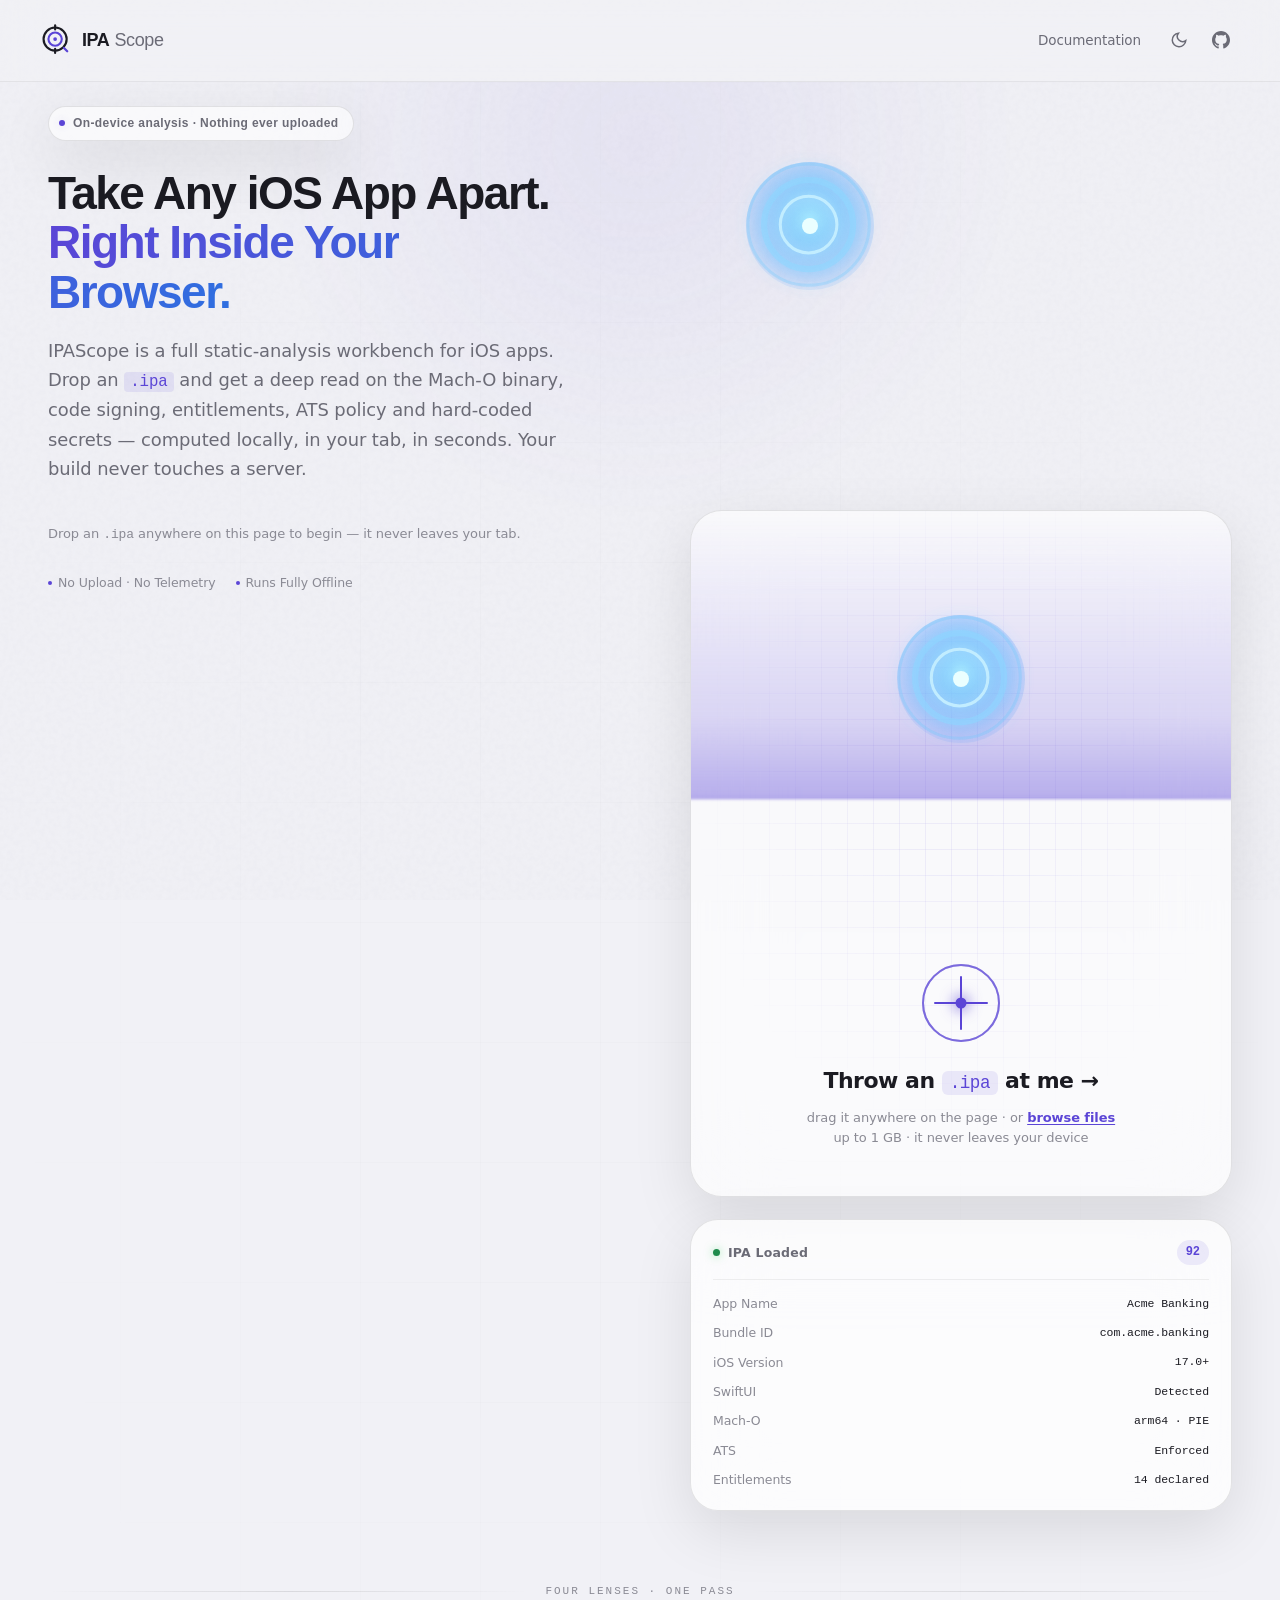
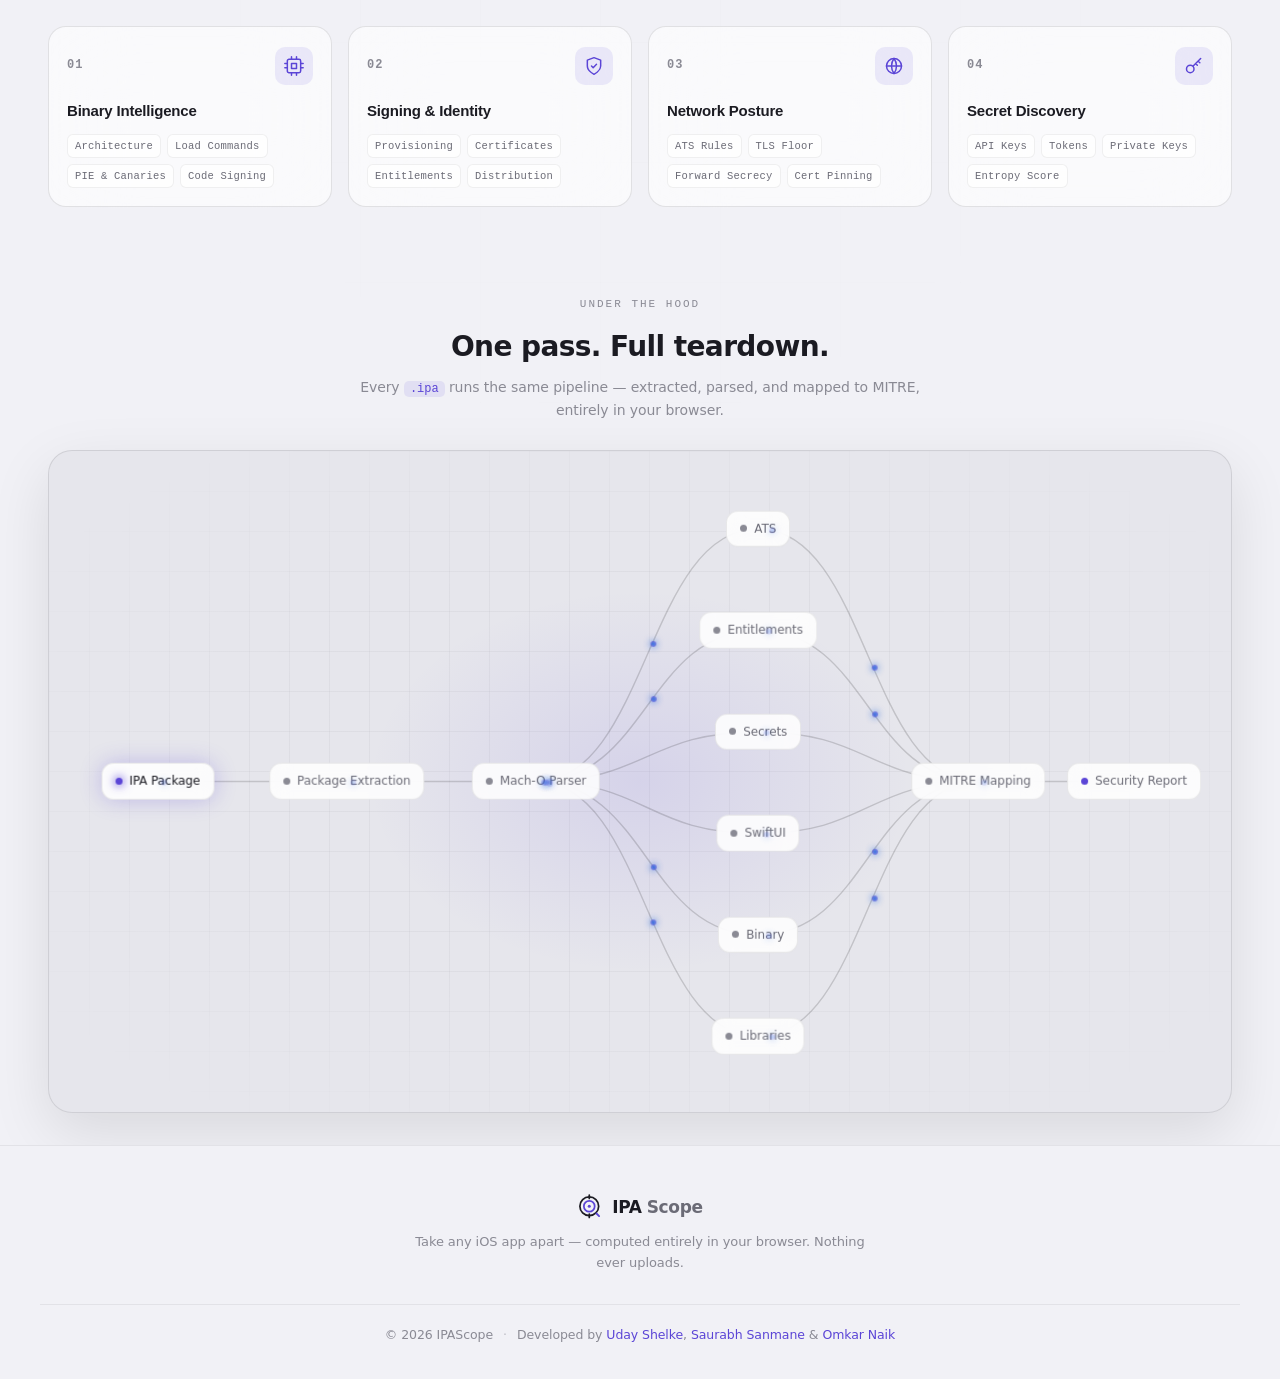
==== commit ff238ceb: "Integrate arc-reactor with dropzone: small reactor, multi-canvas animation, CSS tweaks" ====
--- a/index.html
+++ b/index.html
@@ -1455,12 +1455,16 @@
             <div class="hero-visual">
     <div class="reactor-wrap" aria-hidden="true">
       <img class="arc-reactor" src="docs/animations/arc-reactor.svg" alt="Arc reactor animation" loading="lazy" />
-      <canvas id="reactor-particles" aria-hidden="true"></canvas>
+      <canvas class="reactor-particles" aria-hidden="true"></canvas>
     </div>
                 <div class="dropzone" id="dropZone" role="button" tabindex="0" aria-label="Drop IPA file or click to select">
                     <div class="scanner-grid" aria-hidden="true"></div>
                     <div class="scanner-sweep" aria-hidden="true"></div>
                     <div class="dropzone-body">
+      <div class="reactor-drop" aria-hidden="true">
+        <img class="arc-reactor small" src="docs/animations/arc-reactor.svg" alt="Arc reactor" loading="lazy" />
+        <canvas class="reactor-particles dropzone-canvas" aria-hidden="true"></canvas>
+      </div>
                         <div class="scanner-reticle" aria-hidden="true">
                             <span class="reticle-ring"></span>
                             <span class="reticle-ring reticle-ring-2"></span>
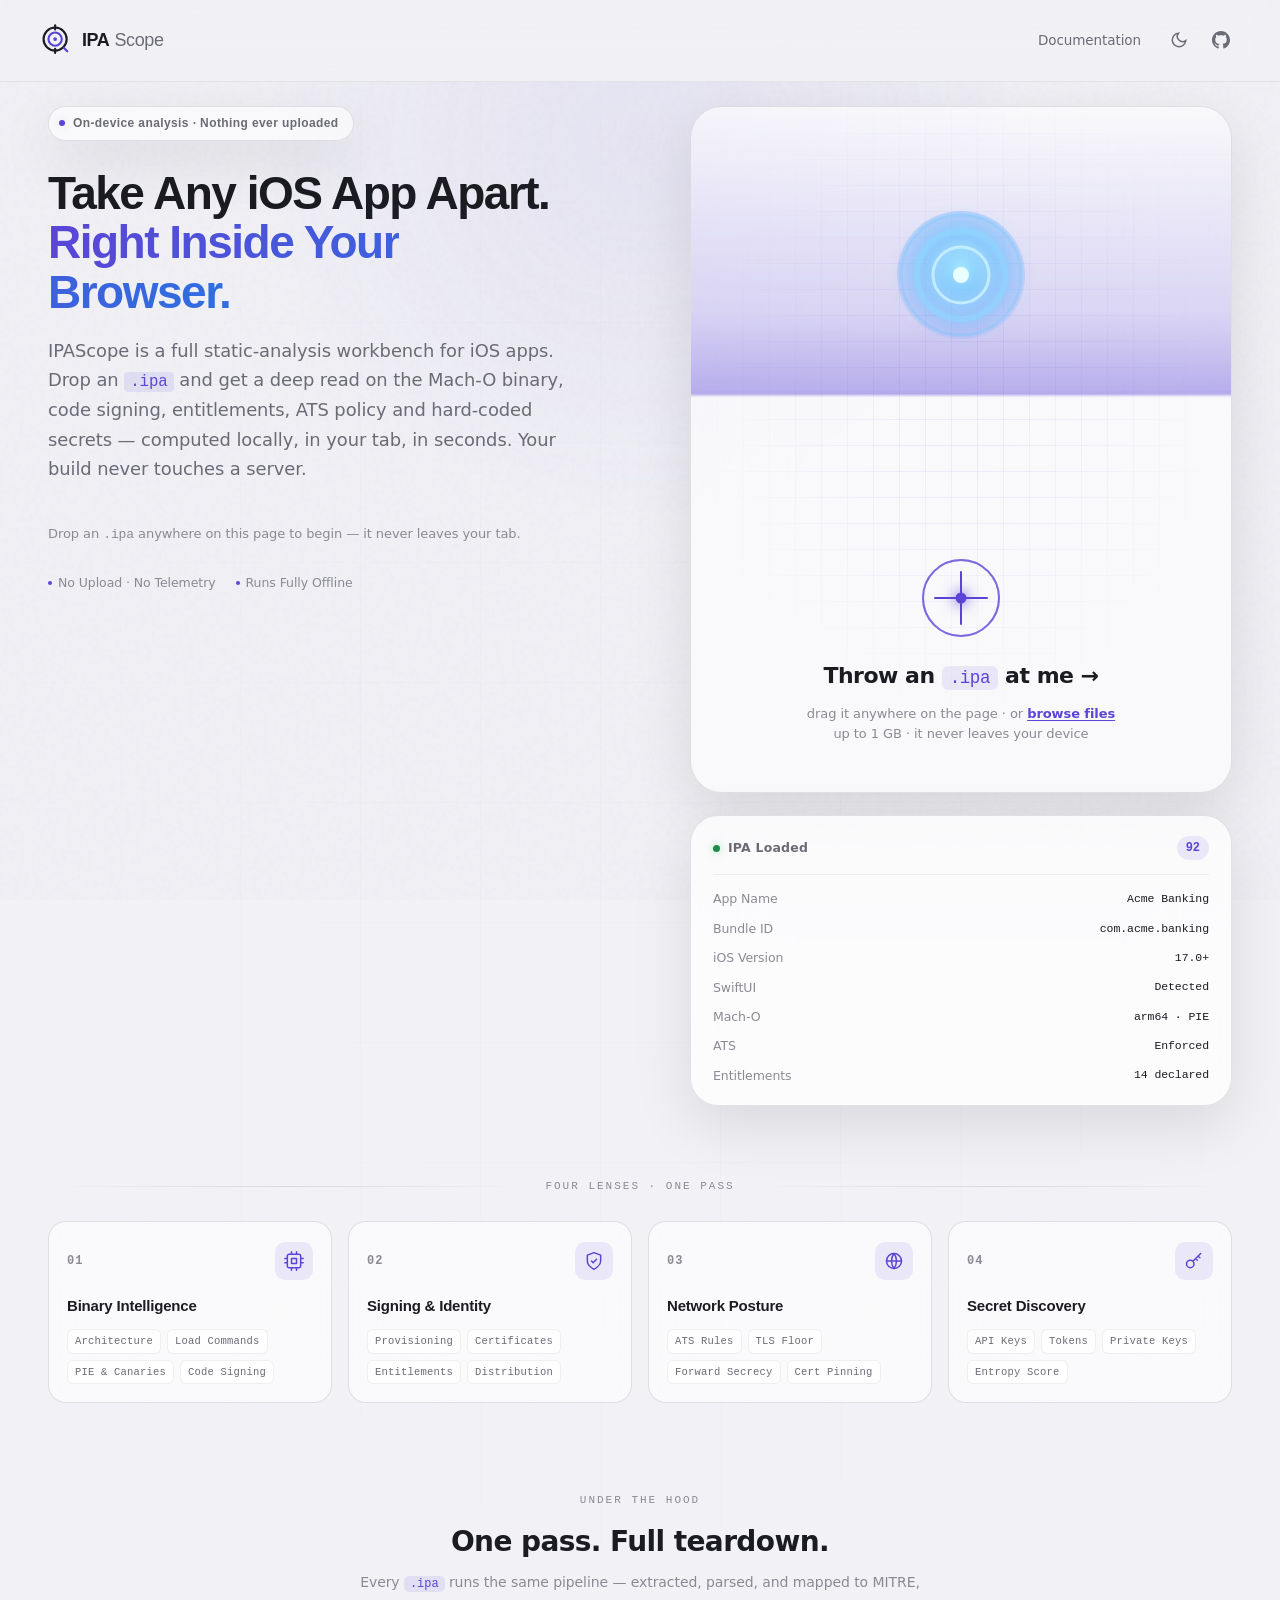
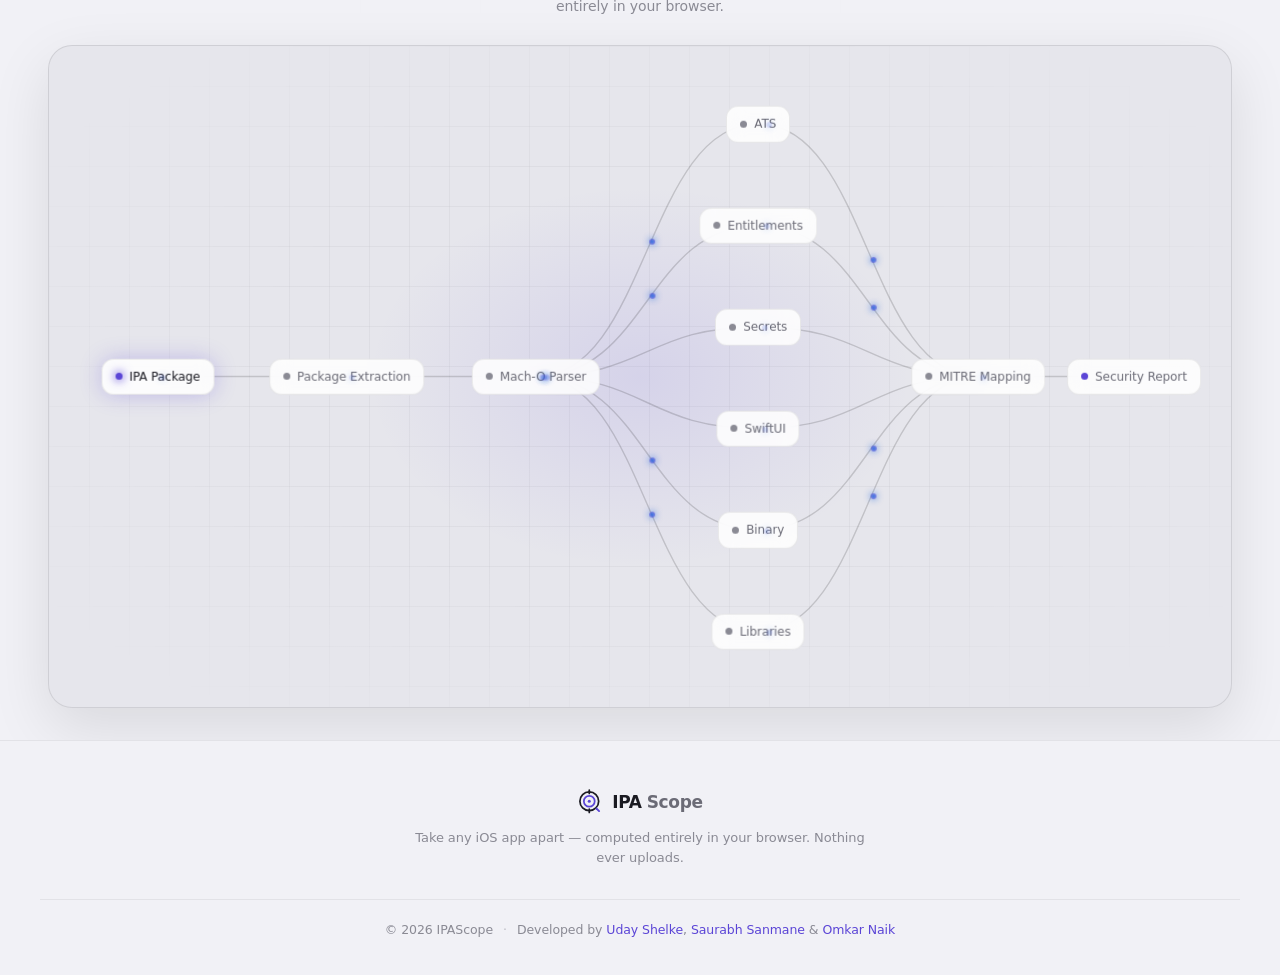
==== commit 74962aa9: "Remove hero reactor, keep dropzone reactor; shrink dropzone text and reactor size" ====
--- a/index.html
+++ b/index.html
@@ -1453,10 +1453,7 @@
             </div>
 
             <div class="hero-visual">
-    <div class="reactor-wrap" aria-hidden="true">
-      <img class="arc-reactor" src="docs/animations/arc-reactor.svg" alt="Arc reactor animation" loading="lazy" />
-      <canvas class="reactor-particles" aria-hidden="true"></canvas>
-    </div>
+    
                 <div class="dropzone" id="dropZone" role="button" tabindex="0" aria-label="Drop IPA file or click to select">
                     <div class="scanner-grid" aria-hidden="true"></div>
                     <div class="scanner-sweep" aria-hidden="true"></div>
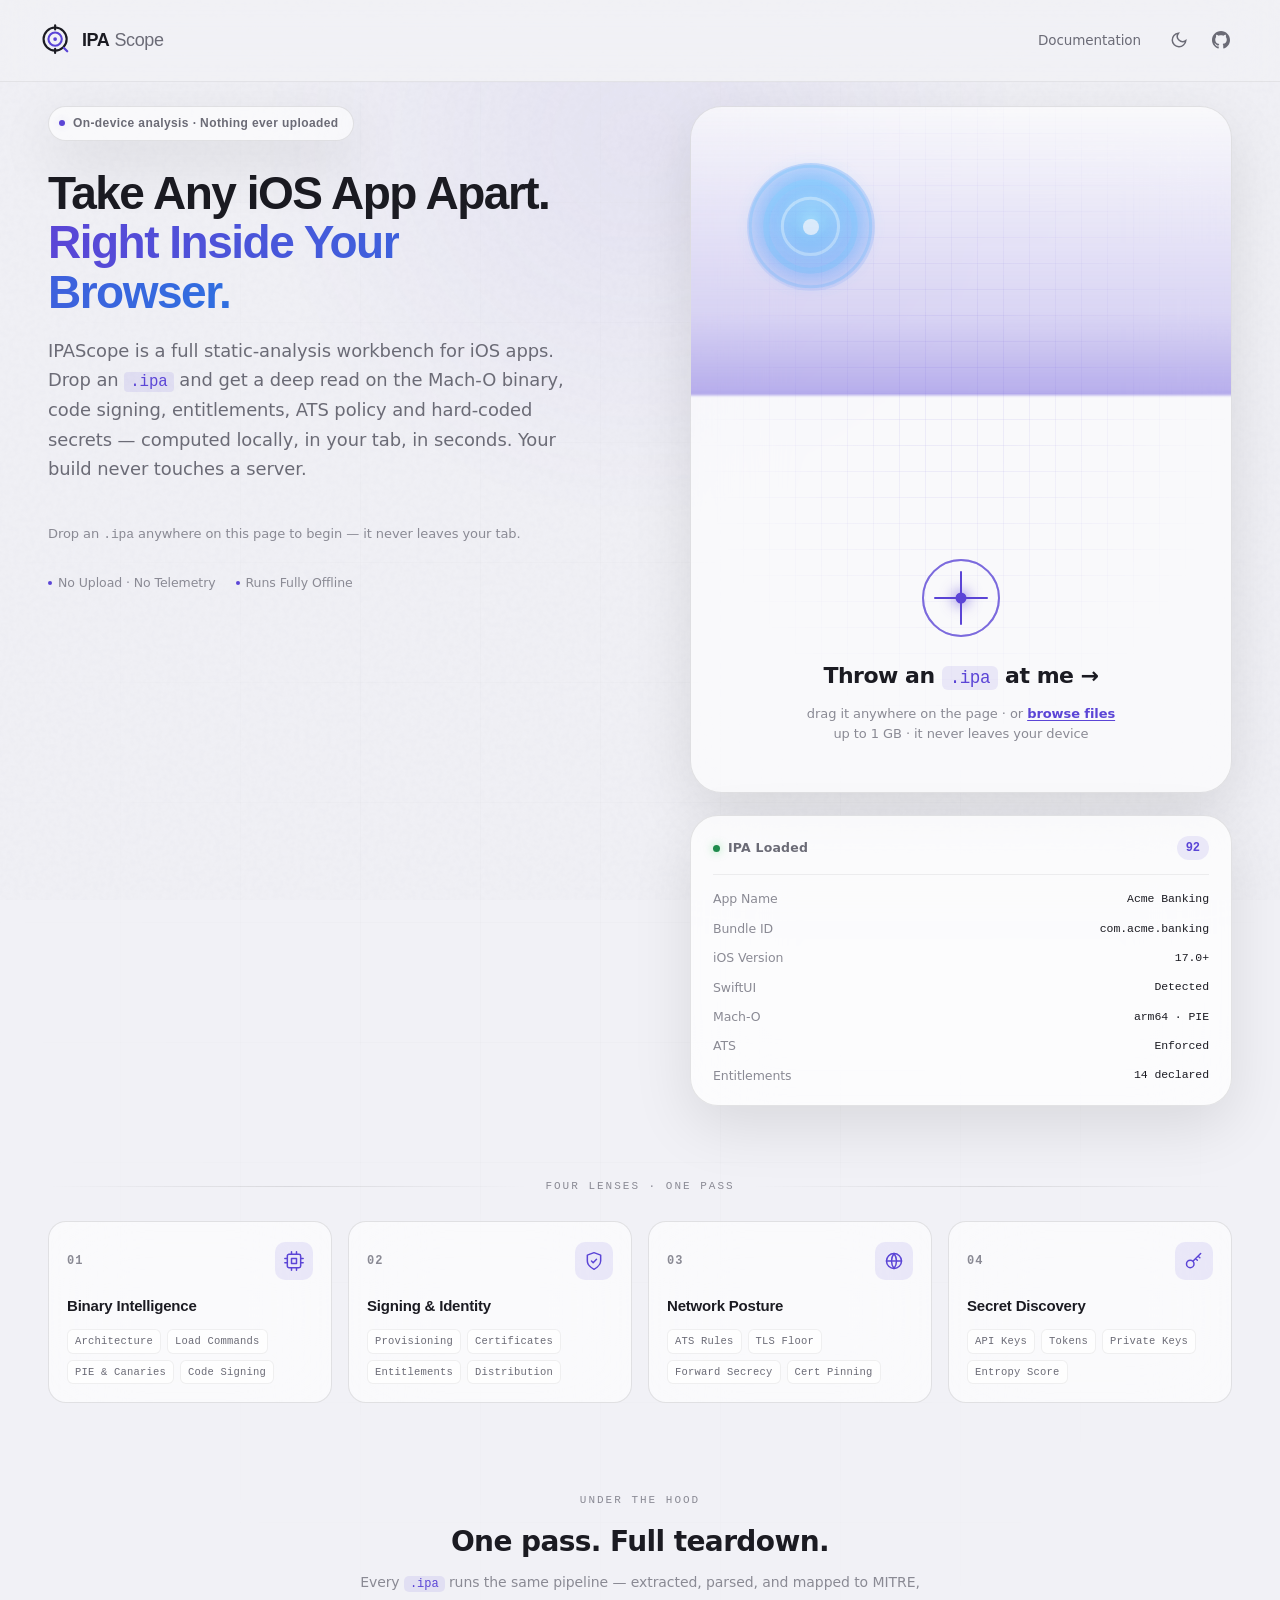
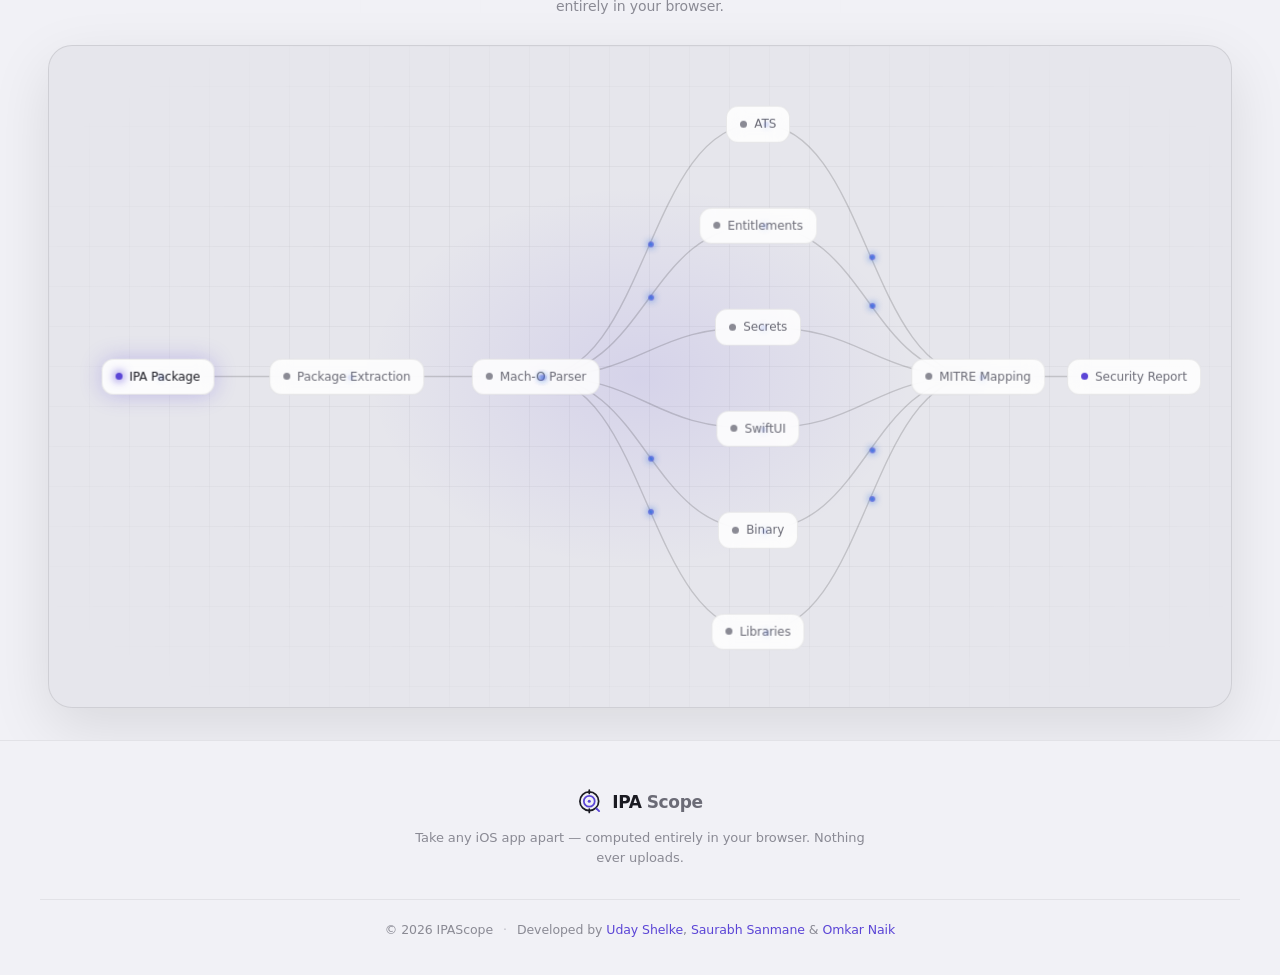
==== commit e810c50b: "Make dropzone compact: move reactor first, shrink box and reactor, remove reticle animation" ====
--- a/index.html
+++ b/index.html
@@ -1455,13 +1455,14 @@
             <div class="hero-visual">
     
                 <div class="dropzone" id="dropZone" role="button" tabindex="0" aria-label="Drop IPA file or click to select">
-                    <div class="scanner-grid" aria-hidden="true"></div>
-                    <div class="scanner-sweep" aria-hidden="true"></div>
-                    <div class="dropzone-body">
       <div class="reactor-drop" aria-hidden="true">
         <img class="arc-reactor small" src="docs/animations/arc-reactor.svg" alt="Arc reactor" loading="lazy" />
         <canvas class="reactor-particles dropzone-canvas" aria-hidden="true"></canvas>
       </div>
+                    <div class="scanner-grid" aria-hidden="true"></div>
+                    <div class="scanner-sweep" aria-hidden="true"></div>
+                    <div class="dropzone-body">
+      
                         <div class="scanner-reticle" aria-hidden="true">
                             <span class="reticle-ring"></span>
                             <span class="reticle-ring reticle-ring-2"></span>
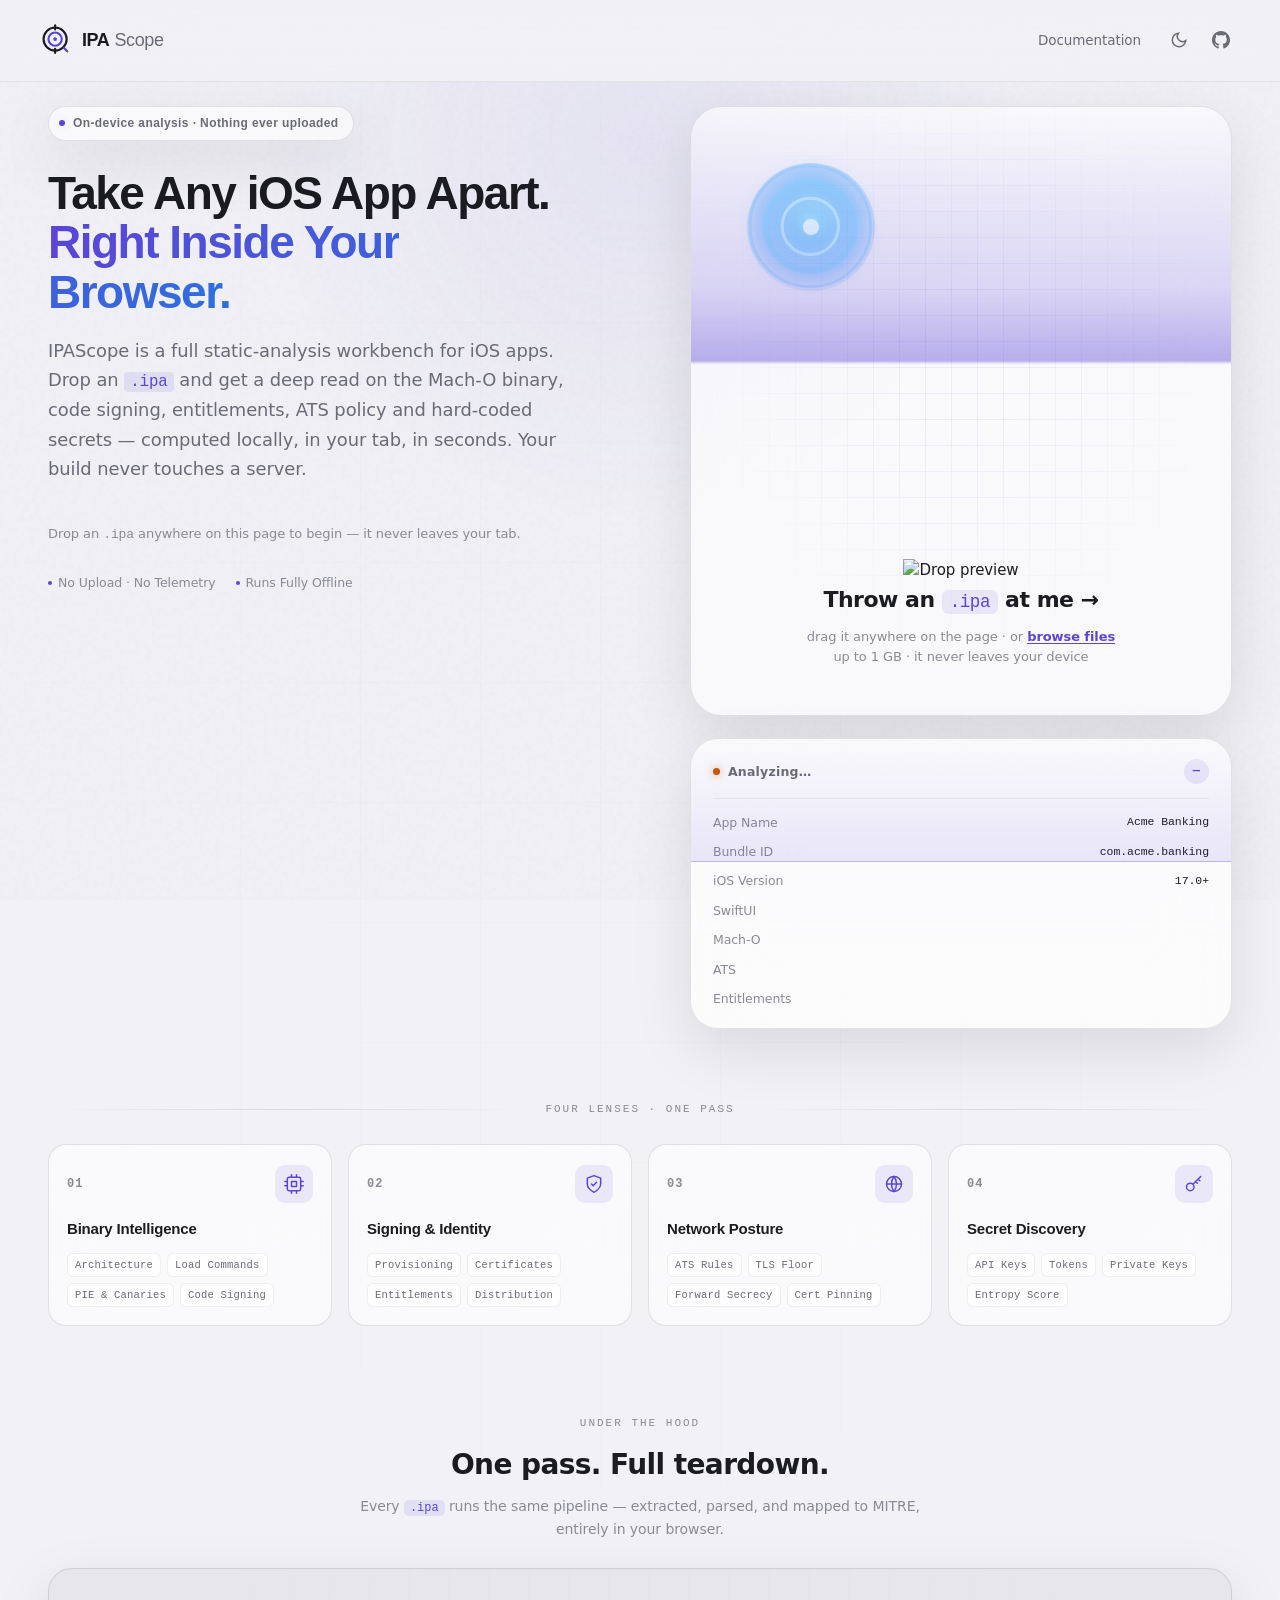
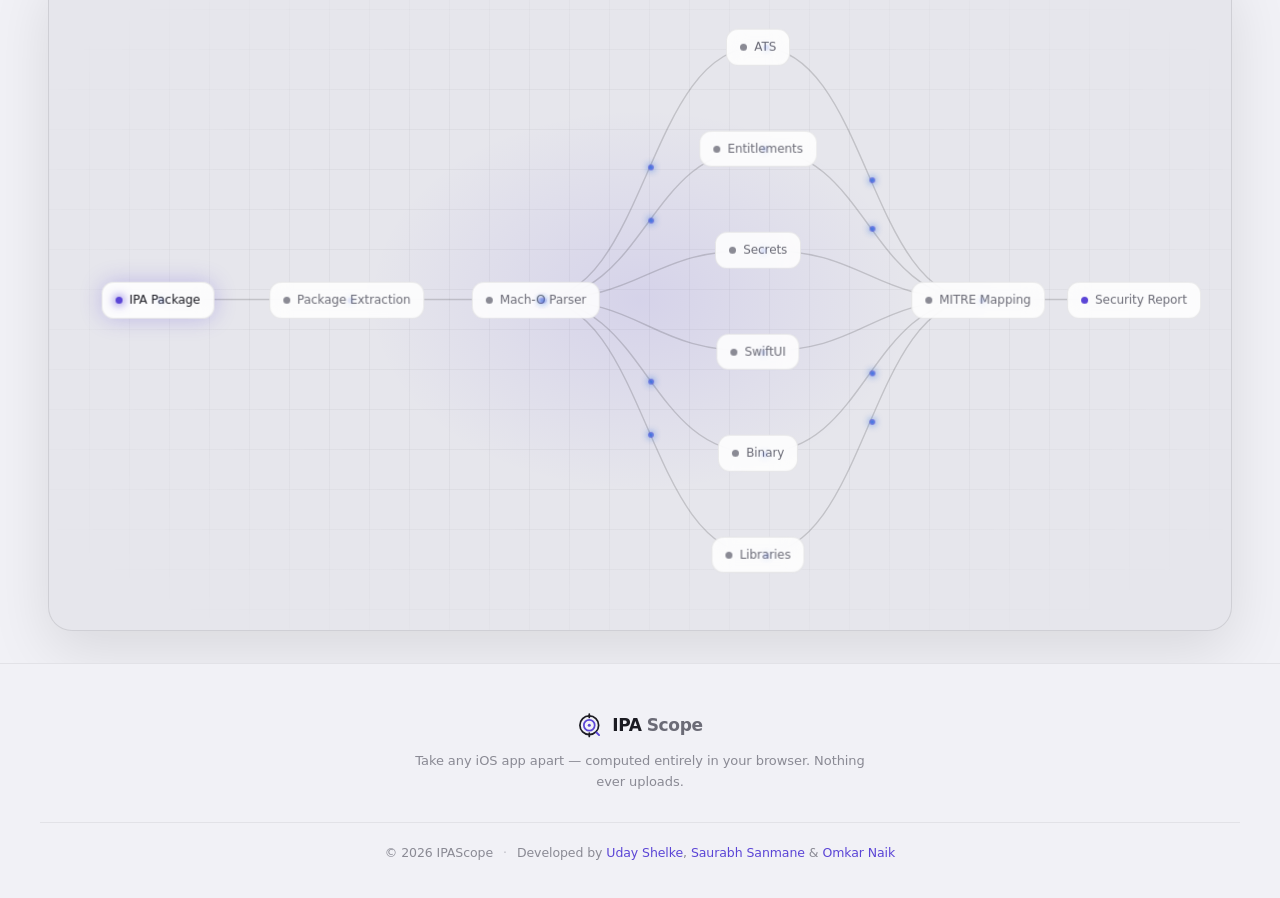
==== commit e495b3d7: "Replace reticle with fix image and compact dropzone" ====
--- a/index.html
+++ b/index.html
@@ -1463,12 +1463,11 @@
                     <div class="scanner-sweep" aria-hidden="true"></div>
                     <div class="dropzone-body">
       
-                        <div class="scanner-reticle" aria-hidden="true">
-                            <span class="reticle-ring"></span>
-                            <span class="reticle-ring reticle-ring-2"></span>
-                            <span class="reticle-cross"></span>
-                            <span class="reticle-dot"></span>
+                        
+                        <div class="dropzone-image-wrap" aria-hidden="true">
+                            <img class="dropzone-image" src="fix/Pasted image.png" alt="Drop preview" loading="lazy"/>
                         </div>
+
                         <div class="dropzone-title">Throw an <code>.ipa</code> at me &rarr;</div>
                         <div class="dropzone-desc">drag it anywhere on the page &middot; or <span class="dropzone-browse">browse files</span><br>up to 1&nbsp;GB &middot; it never leaves your device</div>
                     </div>
